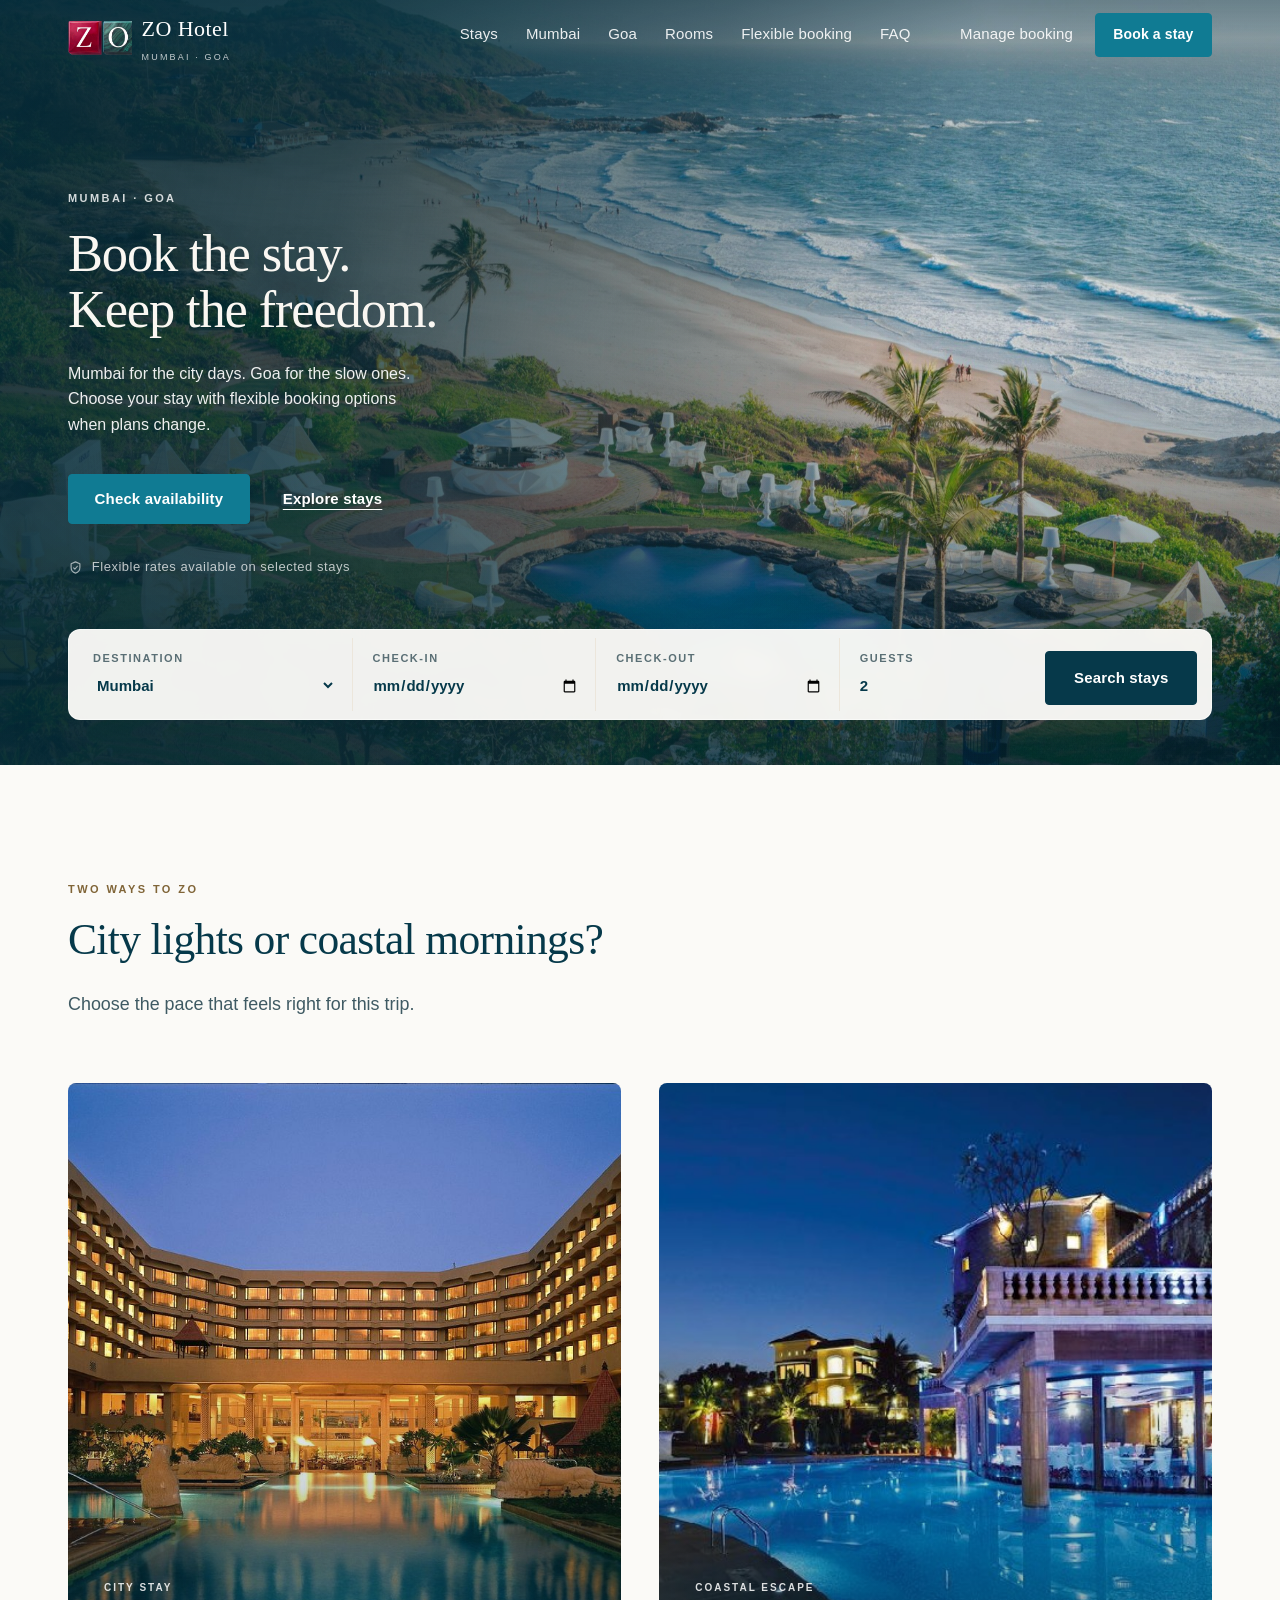
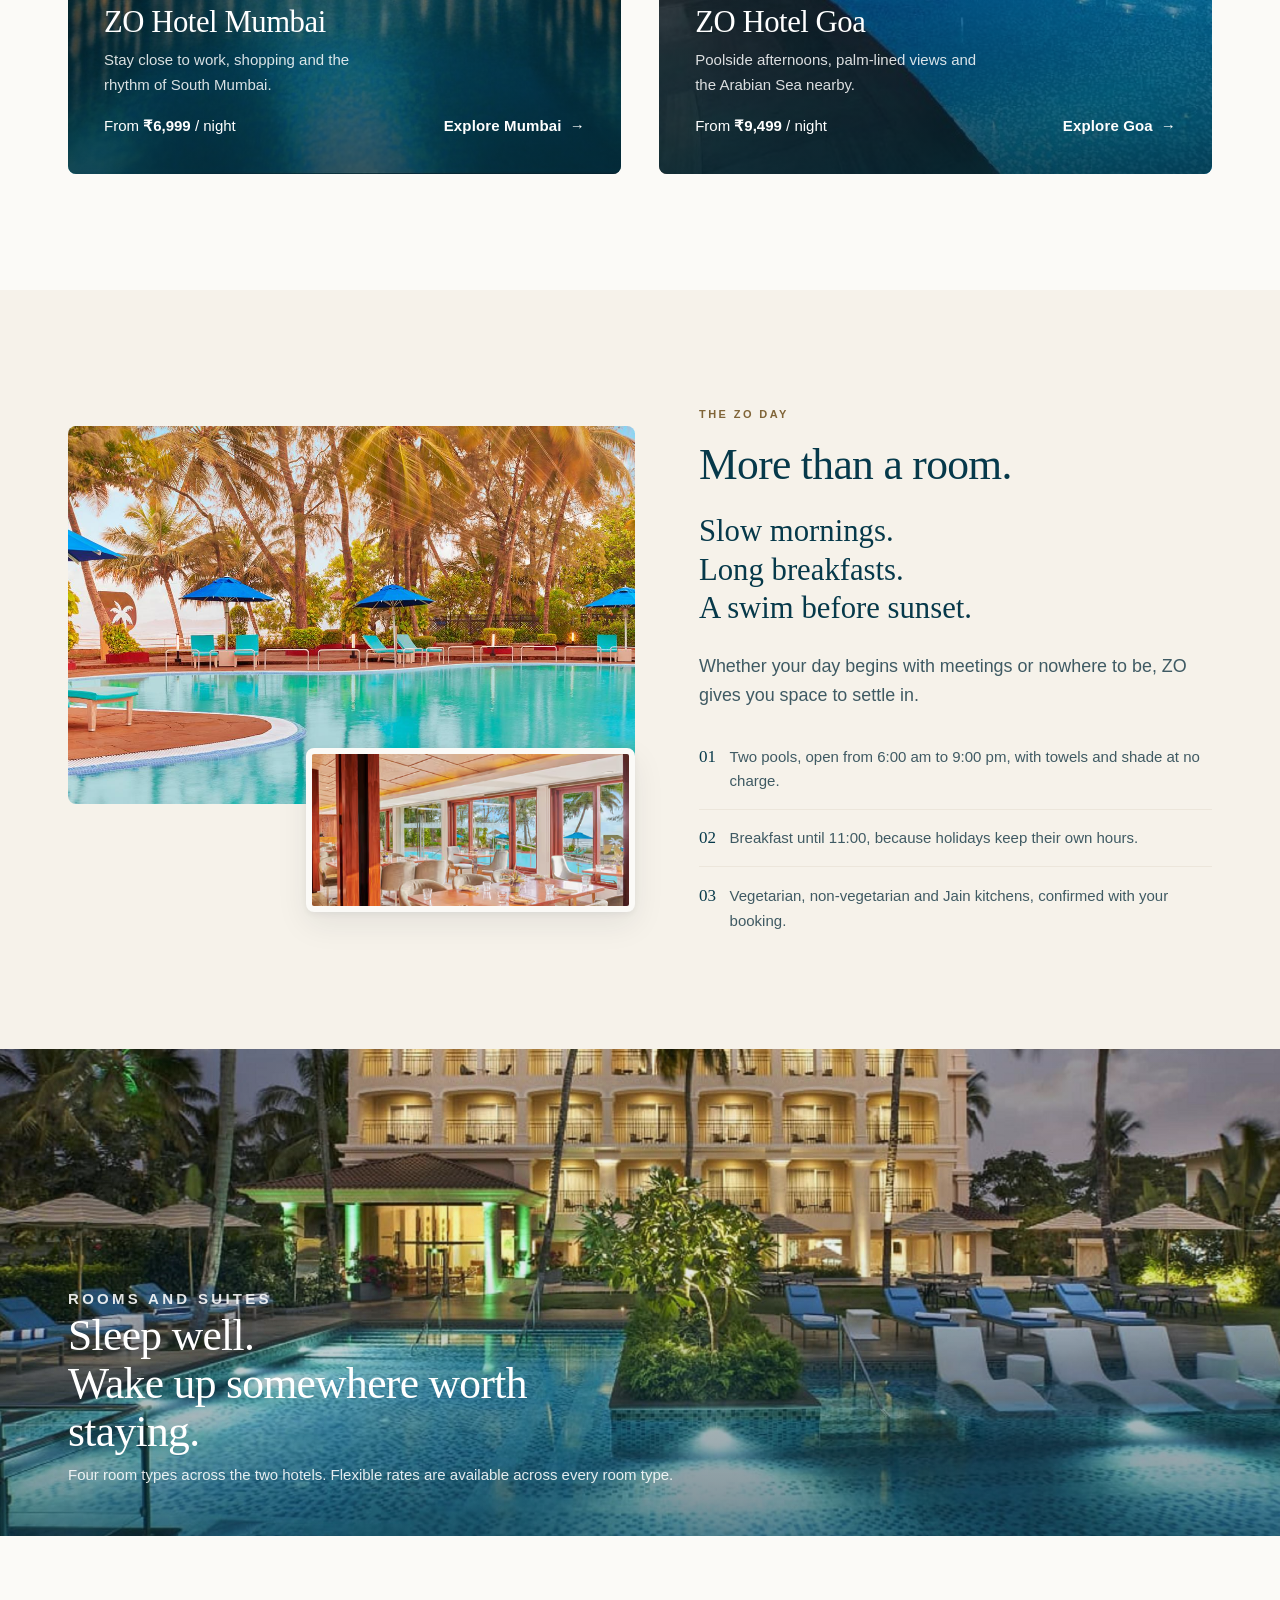
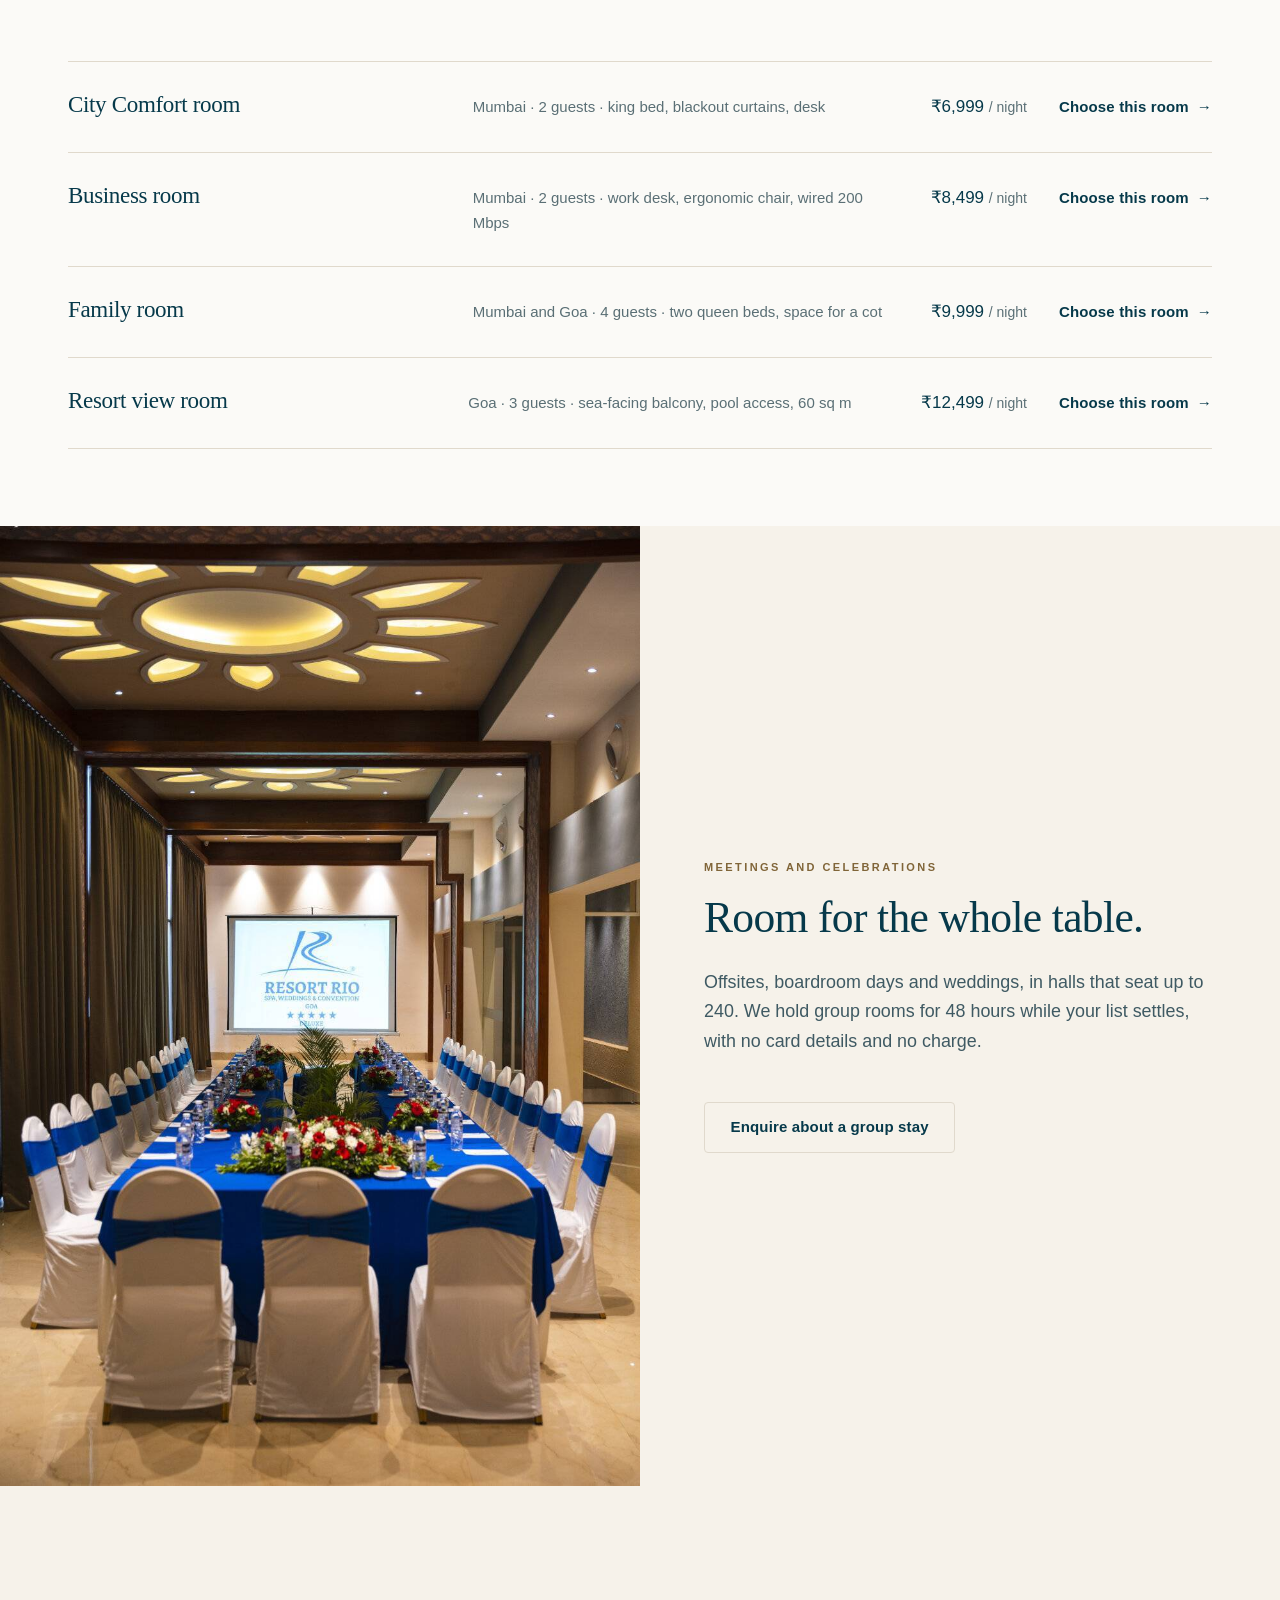
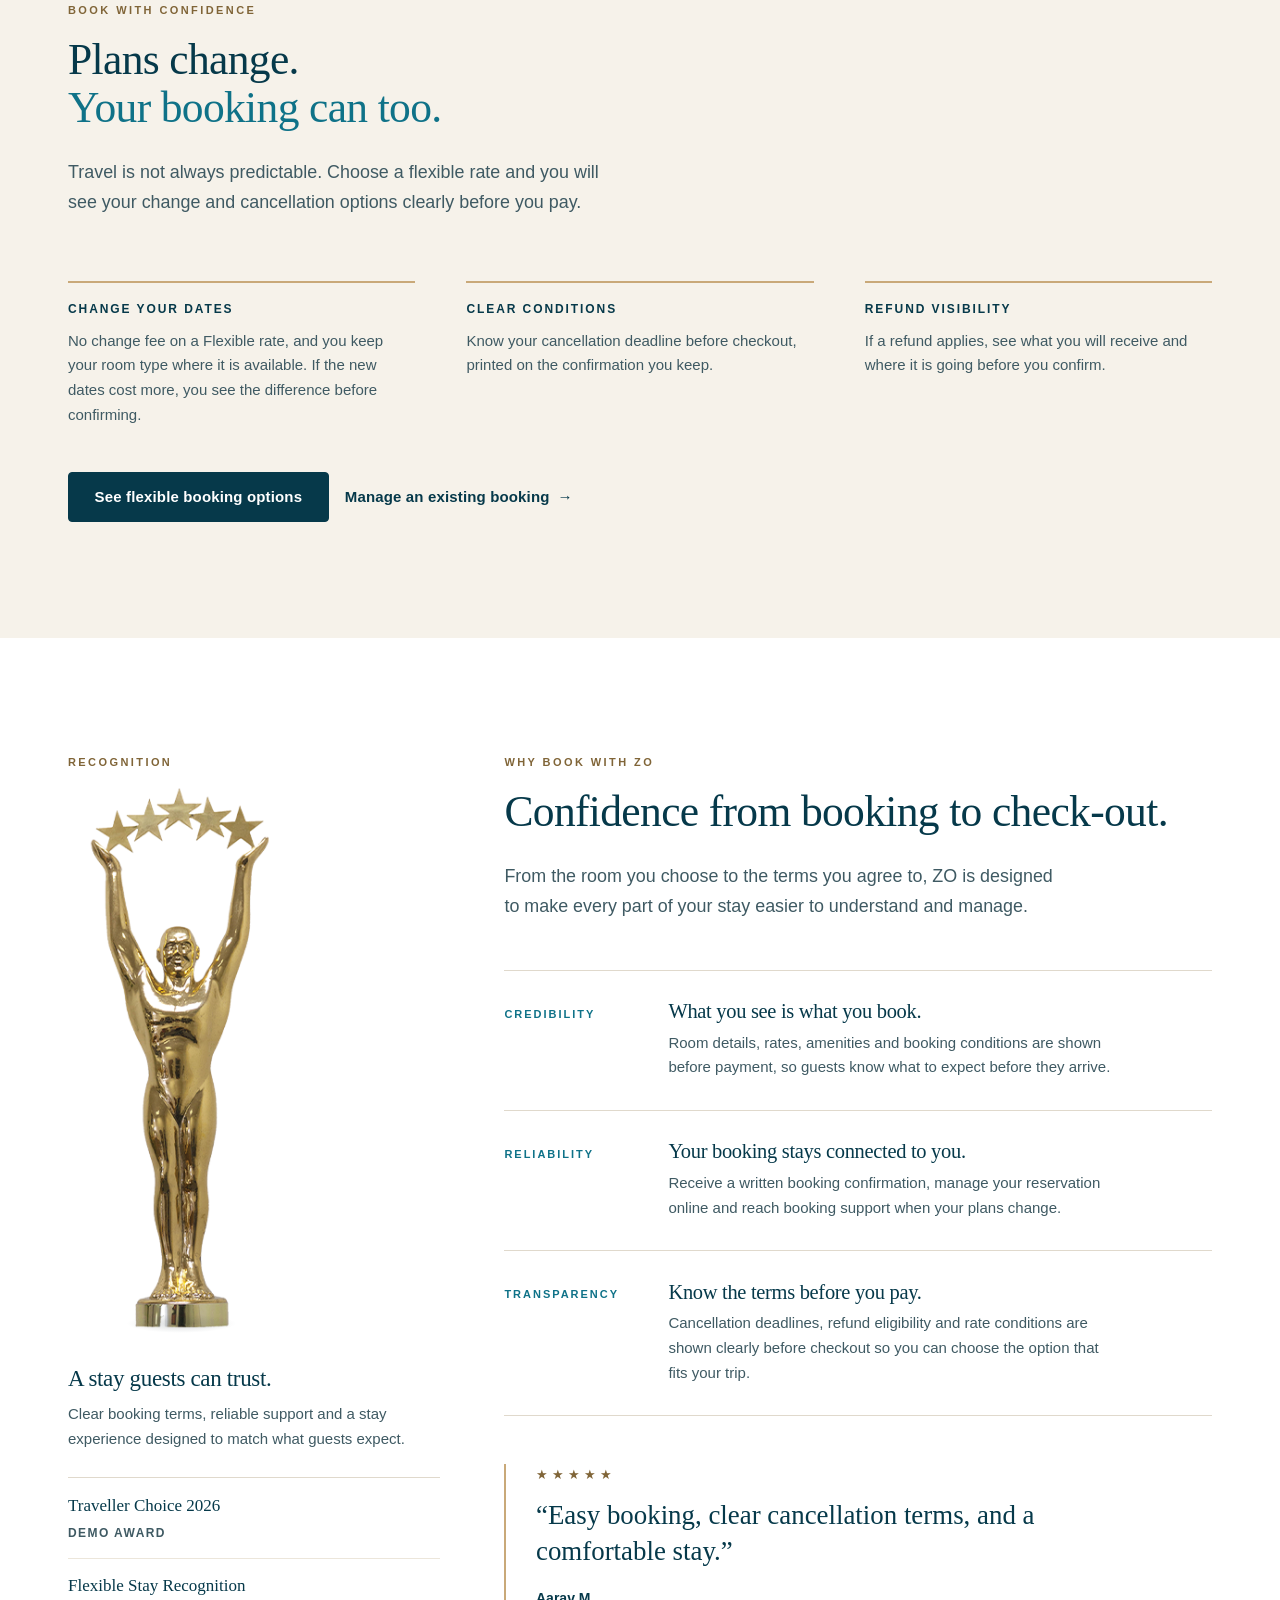
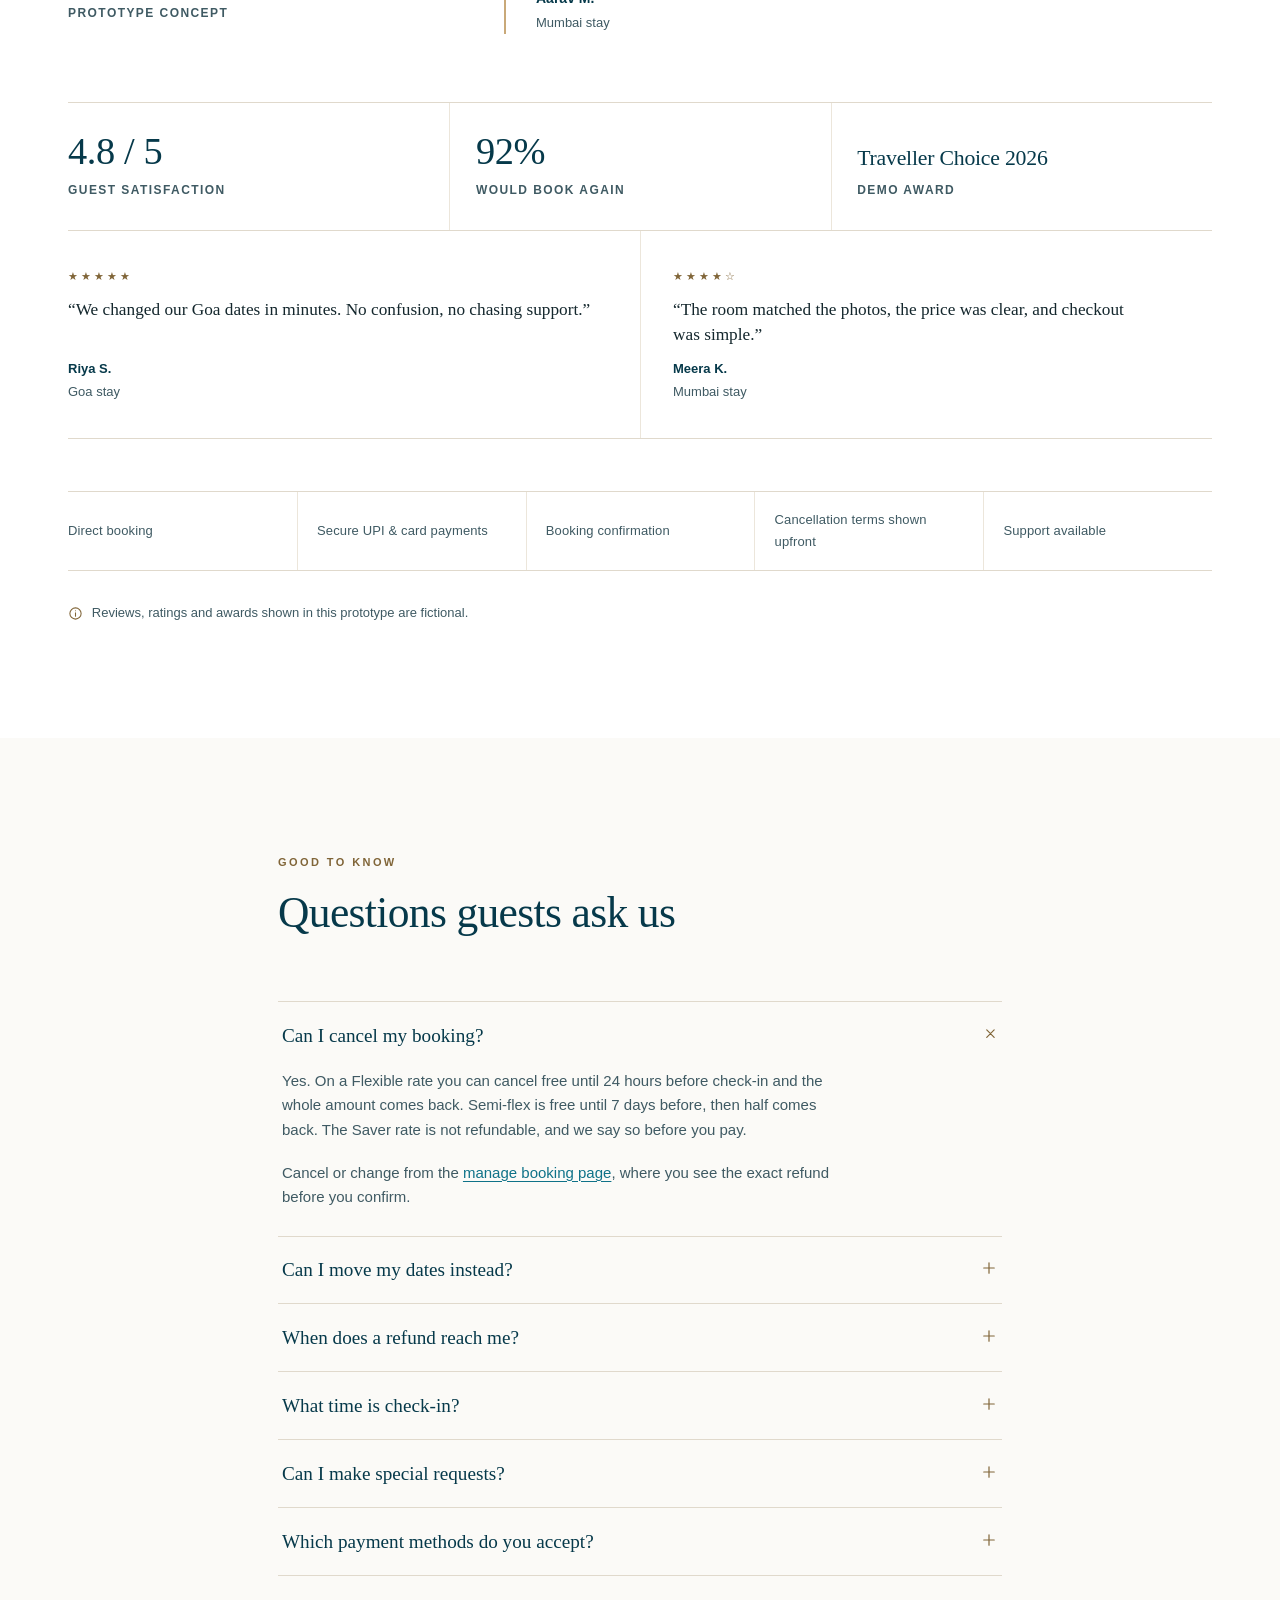
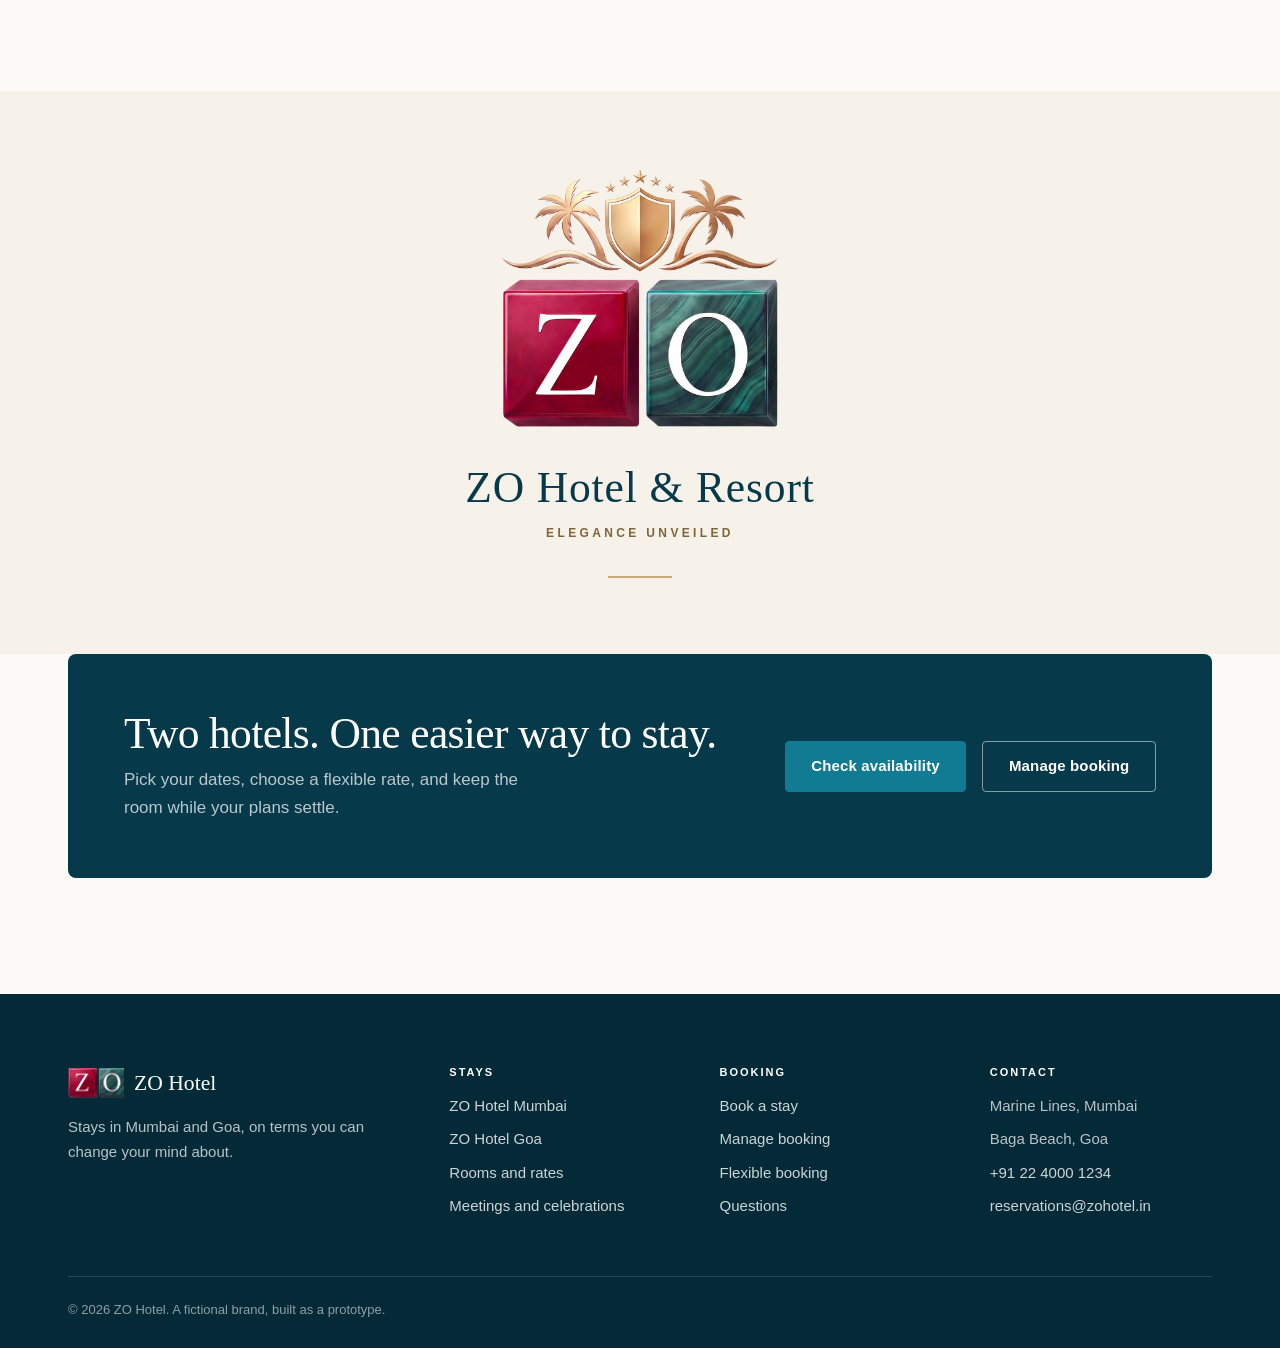
==== index.html @ 261be16f "Add the ZO emblem as the brand mark, header to favicon One supplied render, 6336x2688 on a flat whit" ====
<!DOCTYPE html>
<html lang="en-IN">
<head>
<meta charset="utf-8">
<meta name="viewport" content="width=device-width, initial-scale=1">
<title>ZO Hotel — stays in Mumbai and Goa</title>
<meta name="description" content="City energy in Mumbai, slow mornings by the sea in Goa. Two ZO hotels, with flexible booking options when plans change.">
<link rel="icon" type="image/png" href="assets/img/zo-favicon.png">
<link rel="stylesheet" href="assets/css/main.css">
</head>
<body>

<a class="skip-link" href="#main">Skip to the main content</a>

<header class="site-header" data-header>
  <div class="container site-header__inner">
    <a class="brand" href="index.html">
      <img class="brand__mark" src="assets/img/zo-logo-mark.webp"
           alt="" width="480" height="255" decoding="async">
      <span class="brand__text">ZO Hotel<small>Mumbai · Goa</small></span>
    </a>

    <button class="nav__toggle" type="button" data-nav-toggle aria-expanded="false" aria-controls="site-nav">
      <svg width="18" height="18" viewBox="0 0 24 24" fill="none" stroke="currentColor" stroke-width="1.8" stroke-linecap="round" aria-hidden="true"><path d="M3 7h18M3 12h18M3 17h18"/></svg>
      Menu
    </button>

    <nav class="nav" id="site-nav" data-nav aria-label="Main">
      <ul class="nav__list">
        <li><a class="nav__link" href="#stays">Stays</a></li>
        <li><a class="nav__link" href="mumbai.html">Mumbai</a></li>
        <li><a class="nav__link" href="goa.html">Goa</a></li>
        <li><a class="nav__link" href="#rooms">Rooms</a></li>
        <li><a class="nav__link" href="flexible-booking.html">Flexible booking</a></li>
        <li><a class="nav__link" href="#faq">FAQ</a></li>
        <li aria-hidden="true"><span class="nav__divider"></span></li>
        <li><a class="nav__link" href="manage.html">Manage booking</a></li>
        <li class="nav__cta"><a class="btn btn--primary btn--sm" href="booking.html">Book a stay</a></li>
      </ul>
    </nav>
  </div>
</header>

<main id="main">

  <!-- ===================================================================
       HERO
       =================================================================== -->
  <section class="hero">
    <div class="hero__media">
      <img src="assets/img/goa-resort.jpg"
           alt="The ZO Hotel Goa resort on a headland above a curved beach, with cabanas, a pool, palms and the Arabian Sea beyond at golden hour."
           width="1846" height="1230" fetchpriority="high" decoding="async">
    </div>
    <div class="hero__scrim" aria-hidden="true"></div>

    <div class="container">
      <div class="hero__body">
        <p class="eyebrow eyebrow--light">Mumbai · Goa</p>
        <h1>Book the stay.<br>Keep the freedom.</h1>
        <p class="hero__lede">
          Mumbai for the city days. Goa for the slow ones. Choose your stay with flexible
          booking options when plans change.
        </p>
        <div class="hero__actions">
          <a class="btn btn--primary" href="booking.html">Check availability</a>
          <a class="btn btn--quiet-light" href="#stays">Explore stays</a>
        </div>
        <p class="hero__reassure">
          <svg width="15" height="15" viewBox="0 0 24 24" fill="none" stroke="currentColor" stroke-width="1.8" stroke-linecap="round" stroke-linejoin="round" aria-hidden="true"><path d="M12 3l7 3v6c0 4.5-3 7.7-7 9-4-1.3-7-4.5-7-9V6l7-3z"/><path d="M9 12.5l2 2 4-4.5"/></svg>
          Flexible rates available on selected stays
        </p>
      </div>
    </div>

    <div class="container">
      <form class="searchbar" data-search-form action="booking.html" method="get" aria-label="Search for a stay">
        <div class="searchbar__grid">
          <div class="searchbar__field">
            <label class="searchbar__label" for="s-property">Destination</label>
            <select class="searchbar__input" id="s-property" name="property">
              <option value="mumbai">Mumbai</option>
              <option value="goa">Goa</option>
            </select>
          </div>
          <div class="searchbar__field">
            <label class="searchbar__label" for="s-checkin">Check-in</label>
            <input class="searchbar__input" type="date" id="s-checkin" name="checkIn">
          </div>
          <div class="searchbar__field">
            <label class="searchbar__label" for="s-checkout">Check-out</label>
            <input class="searchbar__input" type="date" id="s-checkout" name="checkOut">
          </div>
          <div class="searchbar__field">
            <label class="searchbar__label" for="s-guests">Guests</label>
            <input class="searchbar__input" type="number" id="s-guests" name="guests" value="2" min="1" max="8" step="1" inputmode="numeric">
          </div>
          <div class="searchbar__submit">
            <button class="btn btn--dark" type="submit">Search stays</button>
          </div>
        </div>
      </form>
    </div>
  </section>

  <!-- ===================================================================
       DESTINATIONS
       =================================================================== -->
  <section class="section" id="stays">
    <div class="container">
      <div class="section__head">
        <p class="eyebrow">Two ways to ZO</p>
        <h2>City lights or coastal mornings?</h2>
        <p class="lede">Choose the pace that feels right for this trip.</p>
      </div>

      <div class="destinations">

        <!-- Discovery, not booking: the panel opens the property page, and the
             booking CTAs elsewhere on this page go straight to the form. -->
        <a class="place reveal" id="mumbai" href="mumbai.html">
          <div class="place__media">
            <img src="assets/img/hero-goa..jpg"
                 alt="ZO Hotel Mumbai lit warmly at dusk, its curved facade reflected in the long courtyard pool."
                 width="1200" height="943" loading="lazy" decoding="async">
          </div>
          <div class="place__caption">
            <p class="place__kicker">City stay</p>
            <h3 class="place__name">ZO Hotel Mumbai</h3>
            <p class="place__blurb">Stay close to work, shopping and the rhythm of South Mumbai.</p>
            <div class="place__foot">
              <p class="place__price">From <strong>₹6,999</strong> / night</p>
              <span class="arrow-link arrow-link--light">Explore Mumbai</span>
            </div>
          </div>
        </a>

        <a class="place reveal reveal--d1" id="goa" href="goa.html">
          <div class="place__media">
            <img src="assets/img/mumbai-hotel.jpg"
                 alt="The pool at ZO Hotel Goa after sunset, edged with loungers and lit garden villas."
                 width="900" height="600" loading="lazy" decoding="async">
          </div>
          <div class="place__caption">
            <p class="place__kicker">Coastal escape</p>
            <h3 class="place__name">ZO Hotel Goa</h3>
            <p class="place__blurb">Poolside afternoons, palm-lined views and the Arabian Sea nearby.</p>
            <div class="place__foot">
              <p class="place__price">From <strong>₹9,499</strong> / night</p>
              <span class="arrow-link arrow-link--light">Explore Goa</span>
            </div>
          </div>
        </a>

      </div>
    </div>
  </section>

  <!-- ===================================================================
       EXPERIENCE
       =================================================================== -->
  <section class="section section--ivory" id="experience">
    <div class="container">
      <div class="editorial">

        <div class="editorial__figures reveal">
          <figure class="editorial__big" style="margin:0">
            <img src="assets/img/pool.jpg"
                 alt="Loungers and blue parasols beside the palm-lined pool at ZO, with the sea just beyond the trees."
                 width="1900" height="750" loading="lazy" decoding="async">
          </figure>
          <figure class="editorial__small" style="margin-right:0">
            <img src="assets/img/dining.avif"
                 alt="Tables laid in the ZO restaurant, with tall teak-framed windows opening onto the pool and palms."
                 width="500" height="250" loading="lazy" decoding="async">
          </figure>
        </div>

        <div class="editorial__text reveal reveal--d1">
          <p class="eyebrow">The ZO day</p>
          <h2>More than a room.</h2>
          <p class="editorial__lines">
            <span>Slow mornings.</span>
            <span>Long breakfasts.</span>
            <span>A swim before sunset.</span>
          </p>
          <p class="lede">
            Whether your day begins with meetings or nowhere to be, ZO gives you space to settle in.
          </p>
          <ul class="editorial__list">
            <li><b>01</b><span>Two pools, open from 6:00 am to 9:00 pm, with towels and shade at no charge.</span></li>
            <li><b>02</b><span>Breakfast until 11:00, because holidays keep their own hours.</span></li>
            <li><b>03</b><span>Vegetarian, non-vegetarian and Jain kitchens, confirmed with your booking.</span></li>
          </ul>
        </div>

      </div>
    </div>
  </section>

  <!-- ===================================================================
       ROOMS
       =================================================================== -->
  <section id="rooms">
    <div class="band">
      <img src="assets/img/room-ocean.jpeg"
           alt="A ZO resort wing at dusk, balconies lit above a turquoise pool framed by tall palms."
           width="3413" height="2560" loading="lazy" decoding="async">
      <div class="band__scrim" aria-hidden="true"></div>
      <div class="band__caption">
        <div class="container">
          <p class="eyebrow eyebrow--light">Rooms and suites</p>
          <h2 style="color:#fff;margin-bottom:.5rem;max-width:24ch">Sleep well.<br>Wake up somewhere worth staying.</h2>
          <p>Four room types across the two hotels. Flexible rates are available across every room type.</p>
        </div>
      </div>
    </div>

    <div class="section section--tight">
      <div class="container">
        <div class="rates">

          <article class="rate">
            <h3 class="rate__name">City Comfort room</h3>
            <p class="rate__meta">Mumbai · 2 guests · king bed, blackout curtains, desk</p>
            <p class="rate__price">₹6,999 <span>/ night</span></p>
            <p class="rate__action mb-0">
              <a class="arrow-link" href="booking.html?property=mumbai&amp;room=city">Choose this room</a>
            </p>
          </article>

          <article class="rate">
            <h3 class="rate__name">Business room</h3>
            <p class="rate__meta">Mumbai · 2 guests · work desk, ergonomic chair, wired 200 Mbps</p>
            <p class="rate__price">₹8,499 <span>/ night</span></p>
            <p class="rate__action mb-0">
              <a class="arrow-link" href="booking.html?property=mumbai&amp;room=business">Choose this room</a>
            </p>
          </article>

          <article class="rate">
            <h3 class="rate__name">Family room</h3>
            <p class="rate__meta">Mumbai and Goa · 4 guests · two queen beds, space for a cot</p>
            <p class="rate__price">₹9,999 <span>/ night</span></p>
            <p class="rate__action mb-0">
              <a class="arrow-link" href="booking.html?room=family">Choose this room</a>
            </p>
          </article>

          <article class="rate">
            <h3 class="rate__name">Resort view room</h3>
            <p class="rate__meta">Goa · 3 guests · sea-facing balcony, pool access, 60 sq m</p>
            <p class="rate__price">₹12,499 <span>/ night</span></p>
            <p class="rate__action mb-0">
              <a class="arrow-link" href="booking.html?property=goa&amp;room=resort">Choose this room</a>
            </p>
          </article>

        </div>
      </div>
    </div>
  </section>

  <!-- ===================================================================
       MEETINGS AND CELEBRATIONS
       =================================================================== -->
  <section class="split" id="meetings">
    <div class="split__media">
      <img src="assets/img/room-business.jpg"
           alt="A long banquet table dressed in blue and white, set for a conference in the ZO event hall."
           width="1000" height="1500" loading="lazy" decoding="async">
    </div>
    <div class="split__text">
      <p class="eyebrow">Meetings and celebrations</p>
      <h2>Room for the whole table.</h2>
      <p class="lede">
        Offsites, boardroom days and weddings, in halls that seat up to 240. We hold group rooms for
        48 hours while your list settles, with no card details and no charge.
      </p>
      <p class="btn-row" style="margin-top:1.75rem">
        <a class="btn btn--outline" href="booking.html">Enquire about a group stay</a>
      </p>
    </div>
  </section>

  <!-- ===================================================================
       FLEXIBILITY — the cancellation story, as reassurance
       =================================================================== -->
  <section class="section section--ivory" id="flexible">
    <div class="container">
      <div class="section__head">
        <p class="eyebrow">Book with confidence</p>
        <h2 class="display-2"><span>Plans change.</span><span>Your booking can too.</span></h2>
        <p class="lede">
          Travel is not always predictable. Choose a flexible rate and you will see your change and
          cancellation options clearly before you pay.
        </p>
      </div>

      <div class="benefits">
        <div class="benefit reveal">
          <h3>Change your dates</h3>
          <p>No change fee on a Flexible rate, and you keep your room type where it is available. If the new dates cost more, you see the difference before confirming.</p>
        </div>
        <div class="benefit reveal reveal--d1">
          <h3>Clear conditions</h3>
          <p>Know your cancellation deadline before checkout, printed on the confirmation you keep.</p>
        </div>
        <div class="benefit reveal reveal--d2">
          <h3>Refund visibility</h3>
          <p>If a refund applies, see what you will receive and where it is going before you confirm.</p>
        </div>
      </div>

      <p class="btn-row mt-4">
        <a class="btn btn--dark" href="flexible-booking.html">See flexible booking options</a>
        <a class="arrow-link" href="manage.html">Manage an existing booking</a>
      </p>
    </div>
  </section>

  <!-- ===================================================================
       TRUST — credibility, reliability and transparency, in one editorial
       spread. It replaces the four-icon assurance grid that used to sit
       here; the reassurance strip near the foot carries the same four
       promises in a quieter form.

       The rating, the reviews and the award are demo content for a student
       project. Everything that states a figure or quotes a guest points at
       the disclosure at the foot of the section with aria-describedby, so
       the caveat travels with the claim rather than sitting apart from it.
       =================================================================== -->
  <section class="section section--white proof" id="trust" aria-labelledby="proof-title">
    <div class="container">

      <div class="proof__split">

        <!-- Written first, shown on the right: the section reads heading →
             pillars → featured review → recognition without any CSS. -->
        <div class="proof__main">
          <p class="eyebrow">Why book with ZO</p>
          <h2 id="proof-title">Confidence from booking to <span class="nowrap">check-out.</span></h2>
          <p class="lede">
            From the room you choose to the terms you agree to, ZO is designed to make every part of
            your stay easier to understand and manage.
          </p>

          <div class="pillars">
            <article class="pillar reveal">
              <p class="pillar__label">Credibility</p>
              <div class="pillar__body">
                <h3>What you see is what you book.</h3>
                <p>
                  Room details, rates, amenities and booking conditions are shown before payment, so
                  guests know what to expect before they arrive.
                </p>
              </div>
            </article>

            <article class="pillar reveal reveal--d1">
              <p class="pillar__label">Reliability</p>
              <div class="pillar__body">
                <h3>Your booking stays connected to you.</h3>
                <p>
                  Receive a written booking confirmation, manage your reservation online and reach
                  booking support when your plans change.
                </p>
              </div>
            </article>

            <article class="pillar reveal reveal--d2">
              <p class="pillar__label">Transparency</p>
              <div class="pillar__body">
                <h3>Know the terms before you pay.</h3>
                <p>
                  Cancellation deadlines, refund eligibility and rate conditions are shown clearly
                  before checkout so you can choose the option that fits your trip.
                </p>
              </div>
            </article>
          </div>

          <figure class="quote reveal" aria-describedby="proof-disclosure">
            <p class="quote__stars">
              <span aria-hidden="true">★★★★★</span>
              <span class="visually-hidden">Rated 5 out of 5</span>
            </p>
            <blockquote class="quote__text">
              <p>“Easy booking, clear cancellation terms, and a comfortable stay.”</p>
            </blockquote>
            <figcaption class="quote__by">
              Aarav M.
              <span>Mumbai stay</span>
            </figcaption>
          </figure>
        </div>

        <!-- Recognition. The award photograph carries this column, so the
             type around it stays short. -->
        <aside class="proof__aside reveal" aria-labelledby="recognition-title">
          <p class="eyebrow">Recognition</p>

          <figure class="award">
            <span class="award__frame">
              <img src="assets/img/award.png"
                   alt="A gold statuette on a round plinth, arms raised, holding five stars above its head — the trophy for the Traveller Choice 2026 demo award."
                   width="1010" height="941" loading="lazy" decoding="async">
            </span>
          </figure>

          <h3 class="proof__aside-title" id="recognition-title">A stay guests can trust.</h3>
          <p class="proof__aside-copy">
            Clear booking terms, reliable support and a stay experience designed to match what guests
            expect.
          </p>

          <dl class="recognition" aria-describedby="proof-disclosure">
            <div class="recognition__row">
              <dt>Traveller Choice 2026</dt>
              <dd>Demo award</dd>
            </div>
            <div class="recognition__row">
              <dt>Flexible Stay Recognition</dt>
              <dd>Prototype concept</dd>
            </div>
          </dl>
        </aside>

      </div>

      <!-- Aggregate proof. Three equal columns over the same container, so
           the guest rating lands directly beneath the award. -->
      <ul class="proof-strip" aria-describedby="proof-disclosure">
        <li>
          <span class="proof-strip__value">4.8 / 5</span>
          <span class="proof-strip__label">Guest satisfaction</span>
        </li>
        <li>
          <span class="proof-strip__value">92%</span>
          <span class="proof-strip__label">Would book again</span>
        </li>
        <li>
          <span class="proof-strip__value proof-strip__value--words">Traveller Choice 2026</span>
          <span class="proof-strip__label">Demo award</span>
        </li>
      </ul>

      <ul class="reviews" aria-describedby="proof-disclosure">
        <li>
          <figure class="review reveal">
            <p class="review__stars">
              <span aria-hidden="true">★★★★★</span>
              <span class="visually-hidden">Rated 5 out of 5</span>
            </p>
            <blockquote><p>“We changed our Goa dates in minutes. No confusion, no chasing support.”</p></blockquote>
            <figcaption class="review__by">
              Riya S.
              <span>Goa stay</span>
            </figcaption>
          </figure>
        </li>
        <li>
          <figure class="review reveal reveal--d1">
            <p class="review__stars">
              <span aria-hidden="true">★★★★☆</span>
              <span class="visually-hidden">Rated 4 out of 5</span>
            </p>
            <blockquote><p>“The room matched the photos, the price was clear, and checkout was simple.”</p></blockquote>
            <figcaption class="review__by">
              Meera K.
              <span>Mumbai stay</span>
            </figcaption>
          </figure>
        </li>
      </ul>

      <ul class="reassure">
        <li>Direct booking</li>
        <li>Secure UPI &amp; card payments</li>
        <li>Booking confirmation</li>
        <li>Cancellation terms shown upfront</li>
        <li>Support available</li>
      </ul>

      <p class="proof__disclosure" id="proof-disclosure">
        <svg width="15" height="15" viewBox="0 0 24 24" fill="none" stroke="currentColor" stroke-width="1.7" stroke-linecap="round" stroke-linejoin="round" aria-hidden="true"><circle cx="12" cy="12" r="9"/><path d="M12 11v5.5"/><path d="M12 7.6h.01"/></svg>
        Reviews, ratings and awards shown in this prototype are fictional.
      </p>

    </div>
  </section>

  <!-- ===================================================================
       FAQ
       =================================================================== -->
  <section class="section" id="faq">
    <div class="container container--narrow">
      <div class="section__head">
        <p class="eyebrow">Good to know</p>
        <h2>Questions guests ask us</h2>
      </div>

      <div class="accordion" data-accordion>
        <div class="accordion__item">
          <h3 style="margin:0">
            <button class="accordion__btn" type="button" aria-expanded="true" aria-controls="faq-1" id="faq-1-btn">
              Can I cancel my booking?
              <span class="accordion__icon" aria-hidden="true">
                <svg width="18" height="18" viewBox="0 0 24 24" fill="none" stroke="currentColor" stroke-width="1.6" stroke-linecap="round"><path d="M12 5v14M5 12h14"/></svg>
              </span>
            </button>
          </h3>
          <div class="accordion__panel" id="faq-1" role="region" aria-labelledby="faq-1-btn">
            <p>
              Yes. On a Flexible rate you can cancel free until 24 hours before check-in and the whole
              amount comes back. Semi-flex is free until 7 days before, then half comes back. The Saver
              rate is not refundable, and we say so before you pay.
            </p>
            <p class="mb-0">
              Cancel or change from the <a href="manage.html">manage booking page</a>, where you see the
              exact refund before you confirm.
            </p>
          </div>
        </div>

        <div class="accordion__item">
          <h3 style="margin:0">
            <button class="accordion__btn" type="button" aria-expanded="false" aria-controls="faq-2" id="faq-2-btn">
              Can I move my dates instead?
              <span class="accordion__icon" aria-hidden="true">
                <svg width="18" height="18" viewBox="0 0 24 24" fill="none" stroke="currentColor" stroke-width="1.6" stroke-linecap="round"><path d="M12 5v14M5 12h14"/></svg>
              </span>
            </button>
          </h3>
          <div class="accordion__panel" id="faq-2" role="region" aria-labelledby="faq-2-btn">
            <p class="mb-0">
              Usually the better move. A Flexible booking includes two free date changes with no change
              fee, and you keep your room type where it is available. If the new dates cost more, you see
              the difference before confirming. Semi-flex includes one free change.
            </p>
          </div>
        </div>

        <div class="accordion__item">
          <h3 style="margin:0">
            <button class="accordion__btn" type="button" aria-expanded="false" aria-controls="faq-3" id="faq-3-btn">
              When does a refund reach me?
              <span class="accordion__icon" aria-hidden="true">
                <svg width="18" height="18" viewBox="0 0 24 24" fill="none" stroke="currentColor" stroke-width="1.6" stroke-linecap="round"><path d="M12 5v14M5 12h14"/></svg>
              </span>
            </button>
          </h3>
          <div class="accordion__panel" id="faq-3" role="region" aria-labelledby="faq-3-btn">
            <p class="mb-0">
              We release it on the same business day you cancel and email you a reference number. UPI
              lands in 3–5 business days and cards in 5–7, because the last step sits with your bank.
            </p>
          </div>
        </div>

        <div class="accordion__item">
          <h3 style="margin:0">
            <button class="accordion__btn" type="button" aria-expanded="false" aria-controls="faq-4" id="faq-4-btn">
              What time is check-in?
              <span class="accordion__icon" aria-hidden="true">
                <svg width="18" height="18" viewBox="0 0 24 24" fill="none" stroke="currentColor" stroke-width="1.6" stroke-linecap="round"><path d="M12 5v14M5 12h14"/></svg>
              </span>
            </button>
          </h3>
          <div class="accordion__panel" id="faq-4" role="region" aria-labelledby="faq-4-btn">
            <p class="mb-0">
              Rooms are ready from 2:00 pm and check-out is by 11:00 am. Early check-in from 9:00 am is
              free whenever a room is ready, and we confirm it within two hours of your asking.
            </p>
          </div>
        </div>

        <div class="accordion__item">
          <h3 style="margin:0">
            <button class="accordion__btn" type="button" aria-expanded="false" aria-controls="faq-5" id="faq-5-btn">
              Can I make special requests?
              <span class="accordion__icon" aria-hidden="true">
                <svg width="18" height="18" viewBox="0 0 24 24" fill="none" stroke="currentColor" stroke-width="1.6" stroke-linecap="round"><path d="M12 5v14M5 12h14"/></svg>
              </span>
            </button>
          </h3>
          <div class="accordion__panel" id="faq-5" role="region" aria-labelledby="faq-5-btn">
            <p class="mb-0">
              Parking, a cot, a sea or city view, or a vegetarian, non-vegetarian or Jain kitchen. Add
              them while booking or afterwards, and we confirm each one in writing within two hours.
            </p>
          </div>
        </div>

        <div class="accordion__item">
          <h3 style="margin:0">
            <button class="accordion__btn" type="button" aria-expanded="false" aria-controls="faq-6" id="faq-6-btn">
              Which payment methods do you accept?
              <span class="accordion__icon" aria-hidden="true">
                <svg width="18" height="18" viewBox="0 0 24 24" fill="none" stroke="currentColor" stroke-width="1.6" stroke-linecap="round"><path d="M12 5v14M5 12h14"/></svg>
              </span>
            </button>
          </h3>
          <div class="accordion__panel" id="faq-6" role="region" aria-labelledby="faq-6-btn">
            <p class="mb-0">
              UPI, credit and debit cards, and net banking. There is no card surcharge and no booking
              fee, and GST is included in the total you see before you pay.
            </p>
          </div>
        </div>
      </div>
    </div>
  </section>

  <!-- ===================================================================
       BRAND BAND

       The full emblem, at the one size where its crest and filigree actually
       read. The name and tagline underneath are set in the site's own serif
       rather than baked into the artwork, which keeps them crisp at every
       width and keeps the wordmark editable.
       =================================================================== -->
  <section class="section section--ivory section--tight" aria-labelledby="brand-title">
    <div class="container container--narrow brandband">
      <img class="brandband__emblem" src="assets/img/zo-logo-emblem.webp"
           alt="The ZO Hotel and Resort crest: a gold shield beneath five stars, flanked by palm trees, above two enamel tiles carrying the letters Z and O in crimson and malachite green."
           width="900" height="843" loading="lazy" decoding="async">
      <h2 class="brandband__name" id="brand-title">ZO Hotel &amp; Resort</h2>
      <p class="brandband__tagline">Elegance unveiled</p>
      <hr class="brandband__rule" aria-hidden="true">
    </div>
  </section>

  <!-- =================================================================== -->
  <section class="section section--flush-top">
    <div class="container">
      <div class="cta-band">
        <div>
          <h2>Two hotels. One easier way to stay.</h2>
          <p>Pick your dates, choose a flexible rate, and keep the room while your plans settle.</p>
        </div>
        <div class="btn-row">
          <a class="btn btn--primary" href="booking.html">Check availability</a>
          <a class="btn btn--onDark" href="manage.html">Manage booking</a>
        </div>
      </div>
    </div>
  </section>

</main>

<footer class="site-footer">
  <div class="container">
    <div class="footer-grid">
      <div>
        <p class="footer-brand">
          <img class="footer-brand__mark" src="assets/img/zo-logo-mark.webp"
               alt="" width="480" height="255" loading="lazy" decoding="async">
          ZO Hotel
        </p>
        <p class="small">Stays in Mumbai and Goa, on terms you can change your mind about.</p>
      </div>

      <div>
        <h2>Stays</h2>
        <ul>
          <li><a href="mumbai.html">ZO Hotel Mumbai</a></li>
          <li><a href="goa.html">ZO Hotel Goa</a></li>
          <li><a href="#rooms">Rooms and rates</a></li>
          <li><a href="#meetings">Meetings and celebrations</a></li>
        </ul>
      </div>

      <div>
        <h2>Booking</h2>
        <ul>
          <li><a href="booking.html">Book a stay</a></li>
          <li><a href="manage.html">Manage booking</a></li>
          <li><a href="flexible-booking.html">Flexible booking</a></li>
          <li><a href="#faq">Questions</a></li>
        </ul>
      </div>

      <div>
        <h2>Contact</h2>
        <ul>
          <li>Marine Lines, Mumbai</li>
          <li>Baga Beach, Goa</li>
          <li><a href="tel:+912240001234">+91 22 4000 1234</a></li>
          <li><a href="mailto:reservations@zohotel.in">reservations@zohotel.in</a></li>
        </ul>
      </div>
    </div>

    <div class="footer-bottom">
      <p class="mb-0">© <span data-year>2026</span> ZO Hotel. A fictional brand, built as a prototype.</p>
    </div>
  </div>
</footer>

<script src="assets/js/logic.js"></script>
<script src="assets/js/core.js"></script>
</body>
</html>
---- assets/css/main.css ----
/* =============================================================================
   ZO Hotel — main.css
   Editorial hospitality design. Photography carries the page; type and colour
   stay restrained. No external fonts or images, so the site runs offline.

   1  Tokens              8  Destinations        15 Dialogs
   2  Base                9  Editorial           16 Banners and toasts
   3  Utilities          10  Rooms and rates     17 Docs pages
   4  Buttons            11  Meetings            18 Footer
   5  Header and nav     12  Flexibility         19 Motion
   6  Hero               13  Trust and FAQ       20 Responsive
   7  Sections           14  Forms               21 Print

   8b Property pages — the Mumbai and Goa panels on the home page open
      mumbai.html and goa.html, which reuse this system: the hero of section 6,
      the rate list of section 10, the benefit rules of section 12 and the
      accordion of section 13. The few additions they need sit at the end of
      section 8, next to the destination panels they follow from.
   ========================================================================== */

/* -----------------------------------------------------------------------------
   1. Tokens
   -------------------------------------------------------------------------- */
:root {
  /* brand */
  --navy: #06394a;
  --navy-deep: #042a37;
  --near-black: #14272d;
  --teal: #148ca5;
  --teal-dark: #0f7288;
  /* Filled buttons only. White on --teal measures 3.94:1, under the 4.5:1 that
     15px semibold button text needs, so the filled button takes this instead
     and --teal stays as the accent it was chosen to be. */
  --teal-btn: #107b93;
  --teal-btn-hover: #0d6376;
  --sand: #c9a979;
  /* Small sand labels are text, so they are held to 4.5:1 against the three
     page grounds — white, ivory and soft white. #a8875a managed 3.00:1 on
     ivory. --sand itself stays lighter because it only ever draws a rule. */
  --sand-deep: #806538;

  /* surfaces */
  --ivory: #f6f2ea;
  --ivory-deep: #efe8db;
  --soft-white: #fbfaf7;
  --warm-white: #faf7f2; /* headline colour over photography */
  --white: #ffffff;

  /* text */
  --ink: #14272d;
  --ink-soft: #3f5a63;
  /* Hints, meta lines and captions. #6b8189 measured 3.67:1 on ivory. */
  --muted: #5a6f75;
  --on-dark: rgba(255, 255, 255, 0.92);
  --on-dark-soft: rgba(255, 255, 255, 0.72);

  /* lines */
  --line: #e0d9cc;
  --line-soft: #ece6db;
  --line-cool: #d6e3e7;

  /* semantic */
  --success: #1c6b52;
  --success-bg: #e6f0e9;
  --danger: #a33224;
  --danger-bg: #f8ebe8;
  --warn: #8a6320;
  --warn-bg: #f9f0dd;

  /* type */
  --serif: 'Iowan Old Style', 'Palatino Linotype', Palatino, 'Book Antiqua', Georgia, serif;
  --sans: -apple-system, BlinkMacSystemFont, 'Segoe UI', Roboto, 'Helvetica Neue', Arial, sans-serif;
  --mono: ui-monospace, SFMono-Regular, Menlo, Consolas, monospace;

  /* shape */
  --radius-sm: 4px;
  --radius: 8px;
  --radius-lg: 12px;
  --shadow-sm: 0 1px 2px rgba(20, 39, 45, 0.05), 0 2px 8px rgba(20, 39, 45, 0.04);
  --shadow: 0 2px 6px rgba(20, 39, 45, 0.06), 0 12px 32px rgba(20, 39, 45, 0.08);
  --shadow-lift: 0 24px 60px rgba(20, 39, 45, 0.18);
  --container: 1240px;
  --header-h: 76px;

  /* motion */
  --ease: cubic-bezier(0.22, 0.61, 0.36, 1);
}

/* -----------------------------------------------------------------------------
   2. Base
   -------------------------------------------------------------------------- */
*,
*::before,
*::after { box-sizing: border-box; }

html {
  -webkit-text-size-adjust: 100%;
  scroll-behavior: smooth;
  scroll-padding-top: calc(var(--header-h) + 16px);
}

body {
  margin: 0;
  background: var(--soft-white);
  color: var(--ink);
  font-family: var(--sans);
  font-size: 1.0625rem;
  line-height: 1.65;
  -webkit-font-smoothing: antialiased;
  overflow-x: hidden;
}

/* Inner pages sit below the fixed header; the home page tucks under it. */
body.page--solid { padding-top: var(--header-h); }

h1, h2, h3, h4 {
  font-family: var(--serif);
  color: var(--navy);
  font-weight: 400;
  line-height: 1.1;
  letter-spacing: -0.015em;
  margin: 0 0 0.6em;
}

h1 { font-size: clamp(2.5rem, 5vw, 4rem); }
h2 { font-size: clamp(1.9rem, 3.4vw, 2.9rem); }
h3 { font-size: clamp(1.2rem, 1.8vw, 1.5rem); }
h4 { font-size: 1.0625rem; font-family: var(--sans); font-weight: 600; }

p { margin: 0 0 1.1rem; }
p:last-child { margin-bottom: 0; }

a { color: var(--teal-dark); text-decoration: underline; text-underline-offset: 3px; text-decoration-thickness: 1px; }
a:hover { color: var(--navy); }

ul, ol { margin: 0 0 1.1rem; padding-left: 1.2rem; }
li { margin-bottom: 0.4rem; }

img { max-width: 100%; height: auto; display: block; }
strong { font-weight: 600; color: var(--navy); }
kbd {
  font-family: var(--mono); font-size: 0.8125em; background: var(--ivory);
  border: 1px solid var(--line); border-radius: 3px; padding: 0.1em 0.35em;
}

hr { border: 0; border-top: 1px solid var(--line); margin: 2.5rem 0; }

:focus-visible {
  outline: 2px solid var(--teal);
  outline-offset: 3px;
  border-radius: 2px;
}

/* -----------------------------------------------------------------------------
   3. Utilities
   -------------------------------------------------------------------------- */
.visually-hidden {
  position: absolute !important;
  width: 1px; height: 1px; padding: 0; margin: -1px;
  overflow: hidden; clip: rect(0 0 0 0); clip-path: inset(50%);
  white-space: nowrap; border: 0;
}

.container {
  width: 100%;
  max-width: var(--container);
  margin-inline: auto;
  padding-inline: clamp(20px, 4vw, 48px);
}
.container--narrow { max-width: 820px; }

.eyebrow {
  display: block;
  font-family: var(--sans);
  font-size: 0.6875rem;
  font-weight: 600;
  letter-spacing: 0.22em;
  text-transform: uppercase;
  color: var(--sand-deep);
  margin: 0 0 1.1rem;
}
.eyebrow--light { color: rgba(255, 255, 255, 0.82); }

.lede { font-size: clamp(1.0625rem, 1.4vw, 1.1875rem); color: var(--ink-soft); max-width: 56ch; }
.muted { color: var(--muted); }
.small { font-size: 0.9375rem; }
.tiny { font-size: 0.8125rem; }
.center { text-align: center; }
/* Keeps a hyphenated word whole: line breakers treat "check-out" as two. */
.nowrap { white-space: nowrap; }
.mono { font-family: var(--mono); font-size: 0.9375em; }
.mb-0 { margin-bottom: 0; }
.mt-1 { margin-top: 0.5rem; }
.mt-2 { margin-top: 1rem; }
.mt-3 { margin-top: 1.75rem; }
.mt-4 { margin-top: 2.75rem; }
.stack > * + * { margin-top: 0.8rem; }

.skip-link {
  position: absolute; left: 16px; top: -64px; z-index: 200;
  background: var(--navy); color: var(--white);
  padding: 12px 20px; border-radius: 0 0 var(--radius) var(--radius);
  text-decoration: none; font-weight: 600;
  transition: top 0.2s var(--ease);
}
.skip-link:focus { top: 0; color: var(--white); }

/* -----------------------------------------------------------------------------
   4. Buttons
   -------------------------------------------------------------------------- */
.btn {
  display: inline-flex; align-items: center; justify-content: center; gap: 0.5rem;
  min-height: 48px; padding: 0.75rem 1.6rem;
  border: 1px solid transparent; border-radius: var(--radius-sm);
  font: inherit; font-size: 0.9375rem; font-weight: 600;
  letter-spacing: 0.01em; text-decoration: none; cursor: pointer;
  transition: background-color 0.25s var(--ease), color 0.25s var(--ease),
              border-color 0.25s var(--ease), transform 0.25s var(--ease);
}

.btn--primary { background: var(--teal-btn); border-color: var(--teal-btn); color: var(--white); }
.btn--primary:hover { background: var(--teal-btn-hover); border-color: var(--teal-btn-hover); color: var(--white); }

.btn--dark { background: var(--navy); border-color: var(--navy); color: var(--white); }
.btn--dark:hover { background: var(--navy-deep); color: var(--white); }

.btn--outline { background: transparent; border-color: var(--line); color: var(--navy); }
.btn--outline:hover { border-color: var(--navy); background: var(--ivory); color: var(--navy); }

.btn--onDark { background: transparent; border-color: rgba(255, 255, 255, 0.5); color: var(--white); }
.btn--onDark:hover { background: rgba(255, 255, 255, 0.14); border-color: var(--white); color: var(--white); }

/* Understated text link used beside a primary action */
.btn--quiet {
  background: transparent; border-color: transparent; color: var(--navy);
  padding-inline: 0.25rem; text-decoration: underline; text-underline-offset: 4px;
}
.btn--quiet:hover { color: var(--teal-dark); }
.btn--quiet-light { background: transparent; border-color: transparent; color: var(--white); text-decoration: underline; text-underline-offset: 5px; padding-inline: 0.25rem; }
.btn--quiet-light:hover { color: var(--white); background: rgba(255, 255, 255, 0.12); }

/* Destructive, deliberately never the visual default */
.btn--quiet-danger {
  background: transparent; border-color: transparent; color: var(--danger);
  text-decoration: underline; text-underline-offset: 4px; padding-inline: 0.4rem;
}
.btn--quiet-danger:hover { background: var(--danger-bg); color: var(--danger); text-decoration: none; }

.btn--ghost { background: transparent; border-color: transparent; color: var(--teal-dark); padding-inline: 0.5rem; }
.btn--ghost:hover { background: var(--ivory); }

.btn--sm { min-height: 44px; padding: 0.5rem 1.1rem; font-size: 0.875rem; }
.btn--block { width: 100%; }
.btn[disabled], .btn[aria-disabled='true'] { opacity: 0.5; cursor: not-allowed; }

/* `display: inline-flex` above outranks the UA rule for [hidden], so a button
   the script hides would otherwise stay on screen and stay clickable. The
   reason step in flows.js hides and shows its offer button on every change of
   selection, which is where this bit. Every other component that toggles
   `hidden` declares the same override. */
.btn[hidden] { display: none; }

.btn-row { display: flex; flex-wrap: wrap; gap: 1rem; align-items: center; }

/* Arrow link, used on destination panels and rooms */
.arrow-link {
  display: inline-flex; align-items: center; gap: 0.5rem;
  font-size: 0.9375rem; font-weight: 600; text-decoration: none;
  color: var(--navy); letter-spacing: 0.01em;
}
.arrow-link::after {
  content: '→'; transition: transform 0.3s var(--ease); font-weight: 400;
}
.arrow-link:hover { color: var(--teal-dark); }
.arrow-link:hover::after { transform: translateX(5px); }
.arrow-link--light { color: var(--white); }
.arrow-link--light:hover { color: var(--white); }

/* -----------------------------------------------------------------------------
   5. Header and navigation
   -------------------------------------------------------------------------- */
.site-header {
  position: fixed; top: 0; left: 0; right: 0; z-index: 60;
  background: transparent;
  border-bottom: 1px solid transparent;
  transition: background-color 0.45s var(--ease), border-color 0.45s var(--ease),
              box-shadow 0.45s var(--ease);
}
.site-header__inner {
  display: flex; align-items: center; gap: 1.5rem; min-height: var(--header-h);
  position: relative;
}

.brand {
  display: inline-flex; align-items: center; gap: 0.6rem;
  font-family: var(--serif); font-size: 1.375rem; letter-spacing: 0.02em;
  color: var(--white); text-decoration: none; margin-right: auto;
  transition: color 0.45s var(--ease);
}
/* The two enamel tiles from the emblem, and only those. The crest above them
   in the full artwork is fine filigree that turns to noise at this size, so
   the header takes the part that still reads: two saturated squares carrying a
   Z and an O. Decorative, because the wordmark beside it says the name. */
.brand__mark {
  display: block; width: auto; height: 34px;
  flex: 0 0 auto; align-self: center;
}
.brand__text { display: inline-block; }
/* Kept: the wave mark the header used before the emblem existed. */
.brand__wave { display: inline-block; width: 22px; transition: color 0.45s var(--ease); }
.brand small {
  display: block; font-family: var(--sans); font-size: 0.5625rem;
  letter-spacing: 0.24em; text-transform: uppercase; opacity: 0.75; margin-top: 2px;
}

.nav__list { display: flex; align-items: center; gap: 0.15rem; list-style: none; margin: 0; padding: 0; }
.nav__link {
  display: block; padding: 0.5rem 0.8rem; border-radius: var(--radius-sm);
  color: rgba(255, 255, 255, 0.9); text-decoration: none;
  font-size: 0.9375rem; letter-spacing: 0.01em;
  transition: color 0.25s var(--ease), background-color 0.25s var(--ease);
}
.nav__link:hover { color: var(--white); background: rgba(255, 255, 255, 0.12); }
.nav__link[aria-current='page'] { color: var(--white); box-shadow: inset 0 -1px 0 rgba(255, 255, 255, 0.7); }

.nav__divider { width: 1px; height: 20px; background: rgba(255, 255, 255, 0.28); margin-inline: 0.6rem; }
.nav__cta { margin-left: 0.4rem; }

.nav__toggle {
  display: none; align-items: center; gap: 0.5rem;
  background: transparent; border: 1px solid rgba(255, 255, 255, 0.45);
  border-radius: var(--radius-sm); min-height: 44px; padding: 0 0.9rem;
  font: inherit; font-size: 0.9375rem; font-weight: 600; color: var(--white); cursor: pointer;
}

/* Solid state: set on scroll, on inner pages, and while the drawer is open */
.site-header.is-solid,
.site-header.is-open {
  background: rgba(251, 250, 247, 0.95);
  backdrop-filter: saturate(150%) blur(12px);
  border-bottom-color: var(--line-soft);
}
.site-header.is-solid .brand,
.site-header.is-open .brand { color: var(--navy); }
.site-header.is-solid .nav__link,
.site-header.is-open .nav__link { color: var(--ink-soft); }
.site-header.is-solid .nav__link:hover,
.site-header.is-open .nav__link:hover { color: var(--navy); background: var(--ivory); }
.site-header.is-solid .nav__link[aria-current='page'],
.site-header.is-open .nav__link[aria-current='page'] { color: var(--navy); box-shadow: inset 0 -1px 0 var(--sand); }
.site-header.is-solid .nav__divider,
.site-header.is-open .nav__divider { background: var(--line); }
.site-header.is-solid .nav__toggle,
.site-header.is-open .nav__toggle { color: var(--navy); border-color: var(--line); }

/* -----------------------------------------------------------------------------
   6. Hero
   -------------------------------------------------------------------------- */
.hero {
  position: relative;
  min-height: 85vh;
  display: flex;
  flex-direction: column;
  justify-content: flex-end;
  overflow: hidden;
  isolation: isolate;
}

.hero__media { position: absolute; inset: 0; z-index: -2; }
.hero__media img {
  width: 100%; height: 100%;
  object-fit: cover; object-position: center 58%;
  animation: heroSettle 2.4s var(--ease) both;
}
@keyframes heroSettle {
  from { transform: scale(1.07); }
  to { transform: scale(1); }
}

/* Overlay exists only to make type legible, and it has to actually do that:
   the earlier values left the headline at 1.99:1 and the lede at 1.76:1 over
   the sand, both well under WCAG AA. Tuned by measuring the brightest pixel
   each glyph covers, not the average of the frame. Still directional, so the
   beach and sea on the right stay open. */
.hero__scrim {
  position: absolute; inset: 0; z-index: -1;
  background:
    linear-gradient(to bottom, rgba(4, 42, 55, 0.52) 0%, rgba(4, 42, 55, 0.16) 14%, rgba(4, 42, 55, 0.06) 24%),
    linear-gradient(103deg, rgba(4, 42, 55, 0.88) 0%, rgba(4, 42, 55, 0.76) 26%, rgba(4, 42, 55, 0.44) 50%, rgba(4, 42, 55, 0.06) 68%),
    linear-gradient(to top, rgba(4, 42, 55, 0.7) 0%, rgba(4, 42, 55, 0.28) 32%, rgba(4, 42, 55, 0.04) 54%);
}

.hero__body {
  padding-top: calc(var(--header-h) + clamp(2.5rem, 7vh, 5rem));
  padding-bottom: clamp(2rem, 5vh, 3.25rem);
  /* Narrow enough that the headline sits over the hillside, not the shoreline. */
  max-width: min(620px, 54%);
}

/* One composition, one colour, two lines. The break is set in the markup so it
   never lands mid-phrase. */
.hero h1 {
  font-size: clamp(2.75rem, 4.1vw, 4.25rem);
  line-height: 1.07;
  letter-spacing: -0.022em;
  color: var(--warm-white);
  margin-bottom: 1.5rem;
  text-shadow: 0 1px 28px rgba(4, 42, 55, 0.28);
}

.hero__lede {
  font-size: clamp(1rem, 1.2vw, 1.125rem);
  line-height: 1.6;
  color: var(--on-dark);
  max-width: 40ch;
  margin-bottom: 2.25rem;
}
.hero__actions { display: flex; flex-wrap: wrap; gap: 0.5rem 1.75rem; align-items: center; }
.hero__reassure {
  display: inline-flex; align-items: center; gap: 0.55rem;
  margin: 2rem 0 0;
  font-size: 0.8125rem; letter-spacing: 0.04em; color: var(--on-dark-soft);
}
.hero__reassure svg { flex: 0 0 auto; opacity: 0.85; }

/* Floating booking bar, sitting near the base of the photograph. It arrives a
   beat after the image has settled, so the photograph reads first. */
.searchbar {
  background: rgba(251, 250, 247, 0.96);
  backdrop-filter: blur(8px);
  border: 1px solid rgba(255, 255, 255, 0.55);
  border-radius: var(--radius-lg);
  box-shadow: var(--shadow-lift);
  padding: 0.5rem;
  margin-bottom: clamp(1.5rem, 5vh, 3rem);
  animation: searchbarRise 0.7s var(--ease) 0.2s both;
}
@keyframes searchbarRise {
  from { opacity: 0; transform: translateY(20px); }
  to { opacity: 1; transform: none; }
}
.searchbar__grid {
  display: grid;
  grid-template-columns: 1.15fr 1fr 1fr 0.8fr auto;
  align-items: end;
  gap: 0.25rem;
}
.searchbar__field { padding: 0.7rem 1rem; border-right: 1px solid var(--line-soft); min-width: 0; }
.searchbar__grid > .searchbar__field:nth-child(4) { border-right: 0; }
.searchbar__label {
  display: block; font-size: 0.6875rem; font-weight: 600;
  letter-spacing: 0.14em; text-transform: uppercase; color: var(--muted);
  margin-bottom: 0.3rem;
}
.searchbar__input {
  width: 100%; border: 0; background: transparent; padding: 0;
  font: inherit; font-size: 0.9375rem; font-weight: 600; color: var(--navy);
  min-height: 26px;
}
.searchbar__input:focus { outline: 0; }
.searchbar__field:focus-within { background: var(--ivory); border-radius: var(--radius-sm); }
.searchbar__submit { padding: 0.35rem; }
.searchbar__submit .btn { min-height: 54px; padding-inline: 1.75rem; }
.searchbar__note { margin: 0.35rem 0 0.2rem 1rem; font-size: 0.75rem; color: var(--muted); }

/* -----------------------------------------------------------------------------
   7. Sections
   -------------------------------------------------------------------------- */
.section { padding: clamp(4rem, 9vw, 8rem) 0; }
.section--tight { padding: clamp(3rem, 6vw, 5rem) 0; }
.section--ivory { background: var(--ivory); }
.section--white { background: var(--white); }
.section--navy { background: var(--navy); color: var(--on-dark); }
.section--navy h2, .section--navy h3 { color: var(--white); }
.section--navy .lede { color: var(--on-dark-soft); }
.section--flush-top { padding-top: 0; }

.section__head { max-width: 62ch; margin-bottom: clamp(2.5rem, 5vw, 4rem); }
.section__head--center { margin-inline: auto; text-align: center; }
.section__head h2 { text-wrap: balance; }

/* A heading that reads as two editorial lines */
.display-2 { display: block; }
.display-2 span { display: block; }
.display-2 span + span { color: var(--teal-dark); }
.section--navy .display-2 span + span { color: var(--sand); }

/* -----------------------------------------------------------------------------
   8. Destinations
   -------------------------------------------------------------------------- */
.destinations { display: grid; grid-template-columns: repeat(2, minmax(0, 1fr)); gap: clamp(1.25rem, 3vw, 2.5rem); }

.place { position: relative; display: block; text-decoration: none; color: inherit; }
.place__media {
  position: relative; overflow: hidden;
  border-radius: var(--radius);
  aspect-ratio: 4 / 5;
  background: var(--ivory-deep);
}
.place__media img {
  width: 100%; height: 100%; object-fit: cover;
  transition: transform 1.2s var(--ease);
}
.place:hover .place__media img,
.place:focus-visible .place__media img { transform: scale(1.045); }
.place__media::after {
  content: ''; position: absolute; inset: 0;
  background: linear-gradient(to top, rgba(4, 42, 55, 0.78) 0%, rgba(4, 42, 55, 0.22) 38%, rgba(4, 42, 55, 0) 62%);
}
.place__caption {
  position: absolute; inset: auto 0 0 0; z-index: 2;
  padding: clamp(1.5rem, 3vw, 2.25rem);
  color: var(--white);
}
.place__kicker {
  font-size: 0.625rem; font-weight: 600; letter-spacing: 0.2em;
  text-transform: uppercase; color: rgba(255, 255, 255, 0.85); margin: 0 0 0.5rem;
}
.place__name {
  font-family: var(--serif); font-size: clamp(1.6rem, 2.4vw, 2.1rem);
  color: var(--white); margin: 0 0 0.5rem; line-height: 1.15;
}
.place__blurb { color: rgba(255, 255, 255, 0.85); font-size: 0.9375rem; margin: 0 0 1rem; max-width: 34ch; }
.place__foot {
  display: flex; flex-wrap: wrap; align-items: baseline; gap: 0.75rem 1.25rem;
  justify-content: space-between;
}
.place__price { font-size: 0.9375rem; color: var(--white); margin: 0; }
.place__price strong { color: var(--white); font-weight: 600; }

/* - - - - - - - - - - - - - - - - - - - - - - - - - - - - - - - - - - - - - -
   Property pages (mumbai.html, goa.html)

   A destination panel opens the property page, so the two share a language.
   Everything here is a variant of a component that already exists; nothing
   introduces a second visual system.
   - - - - - - - - - - - - - - - - - - - - - - - - - - - - - - - - - - - - - */

/* The home page hero carries a search bar beneath the headline, which is what
   gives that composition its footing. A property hero ends at its actions, so
   it takes its own height and its own bottom margin instead. */
.hero--property { min-height: min(74vh, 720px); }
.hero--property .hero__body { padding-bottom: clamp(3rem, 9vh, 5.5rem); }

/* A property hero carries a longer lede than the home page and sits lower in
   the frame, which on both photographs puts type over a bright passage — the
   sand at Goa, the lit windows at Mumbai. So the scrim is firmer here, while
   staying directional: the right of each photograph is left open.
   Tuned by measuring the brightest pixel each glyph actually covers, so both
   heroes clear WCAG AA — 3:1 for the headline, 4.5:1 for the lede. Change a
   stop and that margin goes with it. */
.hero--property .hero__scrim {
  background:
    linear-gradient(to bottom, rgba(4, 42, 55, 0.52) 0%, rgba(4, 42, 55, 0.16) 15%, rgba(4, 42, 55, 0.06) 27%),
    linear-gradient(100deg, rgba(4, 42, 55, 0.88) 0%, rgba(4, 42, 55, 0.76) 30%, rgba(4, 42, 55, 0.42) 55%, rgba(4, 42, 55, 0.06) 74%),
    linear-gradient(to top, rgba(4, 42, 55, 0.74) 0%, rgba(4, 42, 55, 0.34) 36%, rgba(4, 42, 55, 0.04) 60%);
}

/* hero-goa..jpg is the only photograph of a city hotel in the set. Framed
   higher than the default so the lit facade reads, not the pool alone. */
.hero--city .hero__media img { object-position: center 38%; }

/* Both property-page bands set their caption over a lit pool, where the home
   page band has dark water. A firmer bottom gradient, so the caption holds. */
.band--property .band__scrim {
  background: linear-gradient(to top, rgba(4, 42, 55, 0.8) 0%, rgba(4, 42, 55, 0.4) 34%, rgba(4, 42, 55, 0.06) 68%);
}

/* The same building again, cropped to the lit guest-room windows, to open the
   rooms section. A letterbox reads as a different photograph from the wide
   courtyard view in the hero above it. */
.band--facade img { object-position: center 14%; }

/* dining.avif is 500×250. Shown at its own size inside its own frame, never
   stretched to fill the column it sits in. */
.editorial__inset {
  margin: 0;
  width: min(100%, 500px);
  overflow: hidden;
  border-radius: var(--radius);
  border: 6px solid var(--soft-white);
  box-shadow: var(--shadow);
  aspect-ratio: 2 / 1;
  background: var(--ivory-deep);
}
.editorial__inset img { width: 100%; height: 100%; object-fit: cover; }

/* - - - Nearby attractions - - -

   Photographs of the real places, which the supplied set does not contain, so
   they come from Wikimedia Commons under CC BY / CC BY-SA and are committed to
   assets/img as local files — the site still runs from the file system with no
   network access. Those licences require attribution, which is why every one
   of these sections closes with a credit line naming the photographer, the
   licence and the source. Do not add a photograph here without one. */
.nearby {
  list-style: none; margin: 0; padding: 0;
  display: grid; grid-template-columns: repeat(4, minmax(0, 1fr));
  gap: clamp(1.5rem, 3vw, 2.5rem);
}
.nearby > li { margin: 0; }

.nearby__art {
  display: block; width: 100%; height: auto;
  aspect-ratio: 4 / 3;
  object-fit: cover;
  margin-bottom: 1.1rem;
  border-radius: var(--radius);
  background: var(--ivory-deep);
}
/* Two of the eight are 3:2 and lose their subject to a centred 4:3 crop. */
.nearby__art--high { object-position: center 40%; }
.nearby__art--low { object-position: center 62%; }

.nearby__where {
  margin: 0 0 0.4rem;
  font-size: 0.625rem; font-weight: 600; letter-spacing: 0.16em;
  text-transform: uppercase; color: var(--sand-deep);
}
.nearby__name {
  font-family: var(--serif); font-size: clamp(1.0625rem, 1.4vw, 1.1875rem);
  line-height: 1.2; color: var(--navy); margin: 0 0 0.5rem;
}
.nearby__note { margin: 0; font-size: 0.875rem; line-height: 1.55; color: var(--ink-soft); }

/* Travel times are left to the front desk rather than invented here. */
.nearby__caveat {
  display: flex; align-items: flex-start; gap: 0.55rem;
  margin: clamp(2rem, 4vw, 2.75rem) 0 0; max-width: 74ch;
  font-size: 0.8125rem; line-height: 1.55; color: var(--muted);
}
.nearby__caveat svg { flex: 0 0 auto; margin-top: 3px; color: var(--sand-deep); }

/* Photographer credits. Small, but never hidden: these photographs are used
   under licences that ask for exactly this. */
.nearby__credit {
  margin: 0.85rem 0 0; max-width: 88ch;
  font-size: 0.75rem; line-height: 1.65; color: var(--muted);
}
.nearby__credit a { color: var(--muted); text-underline-offset: 2px; }
.nearby__credit a:hover { color: var(--navy); }

/* Benefit rules down one column, for the narrow half of an editorial split.
   Two classes, because .benefits sets three columns from section 12 below. */
.benefits.benefits--stack {
  grid-template-columns: minmax(0, 1fr);
  gap: clamp(1.35rem, 2.5vw, 1.85rem);
}

/* A day told in three photographs — morning, afternoon, evening. Three items,
   no panels and no borders: the image, a label and one line. */
.story { display: grid; grid-template-columns: repeat(3, minmax(0, 1fr)); gap: clamp(1.5rem, 3vw, 2.5rem); }
.story__item { margin: 0; }
.story__media {
  overflow: hidden; border-radius: var(--radius);
  aspect-ratio: 3 / 2; background: var(--ivory-deep);
  margin: 0 0 1.15rem;
}
.story__media img { width: 100%; height: 100%; object-fit: cover; }
.story__label {
  margin: 0 0 0.5rem; font-size: 0.6875rem; font-weight: 600;
  letter-spacing: 0.2em; text-transform: uppercase; color: var(--sand-deep);
}
.story__line {
  margin: 0; font-family: var(--serif);
  font-size: clamp(1.125rem, 1.6vw, 1.3125rem); line-height: 1.35;
  color: var(--navy); text-wrap: pretty;
}

/* The rate row of section 10 gains a second action and a detail panel, so a
   guest can compare rooms in place instead of leaving for the booking page to
   find out what is in one. The panel is opened by the accordion script that
   already runs the FAQ, so the keyboard and screen-reader behaviour is the
   behaviour that is already tested. */
.rate__actions { justify-self: end; display: flex; flex-wrap: wrap; align-items: center; gap: 0.5rem 1.25rem; }
/* Descendant selector on purpose: .accordion__btn is declared later in the file
   (section 13), so a single-class override here would lose to it. Colour is
   left to .accordion__btn, which keeps the hover state working. */
.rate .rate__toggle {
  width: auto; justify-content: flex-start; gap: 0.5rem;
  padding: 0.35rem 0; font-family: var(--sans);
  font-size: 0.9375rem; font-weight: 600; letter-spacing: 0.01em;
}
.rate__detail { grid-column: 1 / -1; padding: 0.25rem 0 0.75rem; max-width: 64ch; }
.rate__detail > :last-child { margin-bottom: 0; }
.rate__detail ul { list-style: none; margin: 0; padding: 0; display: grid; gap: 0.5rem; }
.rate__detail li {
  position: relative; margin: 0; padding-left: 1rem;
  font-size: 0.9375rem; color: var(--ink-soft);
}
.rate__detail li::before {
  content: ''; position: absolute; left: 0; top: 0.62em;
  width: 5px; height: 5px; border-radius: 50%; background: var(--sand);
}

/* -----------------------------------------------------------------------------
   9. Editorial experience
   -------------------------------------------------------------------------- */
.editorial {
  display: grid;
  grid-template-columns: minmax(0, 1.05fr) minmax(0, 0.95fr);
  gap: clamp(2rem, 5vw, 4.5rem);
  align-items: center;
}
.editorial__figures { position: relative; }
.editorial__big {
  overflow: hidden; border-radius: var(--radius);
  aspect-ratio: 3 / 2; background: var(--ivory-deep);
}
.editorial__big img { width: 100%; height: 100%; object-fit: cover; }

/* dining.avif is 500×250, so it is never displayed wider than its own pixels. */
.editorial__small {
  position: relative;
  width: min(58%, 420px);
  margin: -3.5rem 0 0 auto;
  overflow: hidden;
  border-radius: var(--radius);
  border: 6px solid var(--soft-white);
  box-shadow: var(--shadow);
  aspect-ratio: 2 / 1;
  background: var(--ivory-deep);
}
.editorial__small img { width: 100%; height: 100%; object-fit: cover; }

.editorial__text h2 { margin-bottom: 1.5rem; }
.editorial__lines {
  font-family: var(--serif); font-size: clamp(1.5rem, 2.4vw, 2rem);
  line-height: 1.25; color: var(--navy); margin: 0 0 1.5rem;
}
.editorial__lines span { display: block; }
.editorial__list { list-style: none; margin: 2rem 0 0; padding: 0; display: grid; gap: 0.9rem; }
.editorial__list li {
  display: flex; gap: 0.85rem; align-items: baseline;
  padding-bottom: 0.9rem; border-bottom: 1px solid var(--line-soft);
  margin: 0; font-size: 0.9375rem; color: var(--ink-soft);
}
.editorial__list li:last-child { border-bottom: 0; padding-bottom: 0; }
.editorial__list b { font-family: var(--serif); font-size: 1.0625rem; color: var(--navy); font-weight: 400; flex: 0 0 auto; min-width: 2ch; }

/* -----------------------------------------------------------------------------
   10. Rooms and rates
   -------------------------------------------------------------------------- */
.band {
  position: relative; overflow: hidden;
  aspect-ratio: 21 / 8; min-height: 280px;
  background: var(--navy);
}
.band img { width: 100%; height: 100%; object-fit: cover; object-position: center 62%; }
.band__scrim {
  position: absolute; inset: 0;
  background: linear-gradient(to top, rgba(4, 42, 55, 0.55), rgba(4, 42, 55, 0.05) 60%);
}
.band__caption {
  position: absolute; inset: auto 0 0 0;
  padding: clamp(1.5rem, 4vw, 3rem) 0;
  color: var(--white);
}
.band__caption p { margin: 0; color: rgba(255, 255, 255, 0.88); font-size: 0.9375rem; }

/* Rate list: typographic, because none of the supplied photographs is a bedroom */
.rates { border-top: 1px solid var(--line); margin-top: clamp(2rem, 4vw, 3rem); }
.rate {
  display: grid;
  grid-template-columns: minmax(0, 2.1fr) minmax(0, 2.4fr) auto auto;
  align-items: baseline;
  gap: 1rem 2rem;
  padding: clamp(1.25rem, 2.5vw, 1.9rem) 0;
  border-bottom: 1px solid var(--line);
  transition: background-color 0.3s var(--ease);
}
.rate:hover { background: rgba(246, 242, 234, 0.55); }
.rate__name { font-family: var(--serif); font-size: clamp(1.25rem, 1.8vw, 1.5rem); color: var(--navy); margin: 0; }
.rate__meta { margin: 0; font-size: 0.9375rem; color: var(--muted); }
.rate__price { margin: 0; font-size: 1.0625rem; color: var(--navy); white-space: nowrap; }
.rate__price span { color: var(--muted); font-size: 0.875rem; }
.rate__action { justify-self: end; }

/* -----------------------------------------------------------------------------
   11. Meetings
   -------------------------------------------------------------------------- */
.split {
  display: grid;
  grid-template-columns: minmax(0, 1fr) minmax(0, 1fr);
  align-items: stretch;
  min-height: 60vh;
}
.split__media { position: relative; overflow: hidden; background: var(--navy); min-height: 320px; }
.split__media img {
  width: 100%; height: 100%; object-fit: cover;
  /* Framed low so the projector screen behind the table stays out of shot. */
  object-position: center 82%;
}
.split__text {
  display: flex; flex-direction: column; justify-content: center;
  padding: clamp(2.5rem, 6vw, 5.5rem) clamp(1.5rem, 5vw, 4.5rem);
  background: var(--ivory);
}
.split--reverse .split__media { order: 2; }

/* -----------------------------------------------------------------------------
   12. Flexibility
   -------------------------------------------------------------------------- */
.benefits { display: grid; grid-template-columns: repeat(3, minmax(0, 1fr)); gap: clamp(1.75rem, 4vw, 3.5rem); }
.benefit { border-top: 2px solid var(--sand); padding-top: 1.25rem; }
.benefit h3 {
  font-family: var(--sans); font-size: 0.75rem; font-weight: 600;
  letter-spacing: 0.16em; text-transform: uppercase; color: var(--navy);
  margin-bottom: 0.75rem;
}
.benefit p { margin: 0; font-size: 0.9375rem; color: var(--ink-soft); }

/* -----------------------------------------------------------------------------
   13. Trust and FAQ
   -------------------------------------------------------------------------- */
/* Kept for reuse: the four-icon assurance grid the home page used before the
   editorial trust section below took its place. */
.assurances { display: grid; grid-template-columns: repeat(4, minmax(0, 1fr)); gap: clamp(1.5rem, 3vw, 2.5rem); }
.assurance { display: flex; flex-direction: column; gap: 0.6rem; }
.assurance__icon { color: var(--teal); }
.section--navy .assurance__icon { color: var(--sand); }
.assurance h3 { font-family: var(--sans); font-size: 1rem; font-weight: 600; margin: 0; color: var(--navy); }
.section--navy .assurance h3 { color: var(--white); }
.assurance p { margin: 0; font-size: 0.9375rem; color: var(--muted); }
.section--navy .assurance p { color: var(--on-dark-soft); }

/* - - - - - - - - - - - - - - - - - - - - - - - - - - - - - - - - - - - - - -
   Trust: recognition, guest proof, reassurance (home page, #trust)

   An editorial spread rather than a card wall. Rules do the dividing, the
   award photograph is the only image, and the three pillars sit in a labelled
   column so credibility, reliability and transparency read at a glance.
   - - - - - - - - - - - - - - - - - - - - - - - - - - - - - - - - - - - - - */
.proof__split {
  display: grid;
  grid-template-columns: minmax(0, 1fr) minmax(0, 1.9fr);
  gap: clamp(2.5rem, 5vw, 4.5rem);
  align-items: start;
}
/* The recognition column is written last and placed first, so reading order
   stays heading → pillars → review → recognition on every screen size. */
.proof__aside { grid-column: 1; grid-row: 1; }
.proof__main { grid-column: 2; grid-row: 1; }

.proof__main > h2 { text-wrap: balance; }
.proof__aside-title { font-size: clamp(1.25rem, 1.8vw, 1.5rem); margin: 0 0 0.7rem; }
.proof__aside-copy { margin: 0; font-size: 0.9375rem; color: var(--ink-soft); }

/* Award photograph.
   award.png is 1010×941 with a transparent ground. The statuette occupies
   x 409–599, y 0–588; the lower half of the file holds two decorative rules
   and some white lettering that would ghost on any warm background. So the
   frame is a clipping window onto x 369–639, y 0–596: the file itself is
   displayed at its own proportions (height: auto, never stretched) and only
   the empty margins are cropped, which lets the piece be shown at a readable
   size instead of shrinking to a thumbnail inside its own whitespace. */
.award {
  --award-w: clamp(170px, 20vw, 250px);
  margin: 0 0 1.6rem;
}
.award__frame {
  position: relative;
  display: flex;
  justify-content: center;   /* the statuette is centred in the source file */
  align-items: flex-start;   /* and starts at its top edge */
  width: var(--award-w);
  aspect-ratio: 270 / 596;   /* the cropped window, in source pixels */
  overflow: hidden;
  /* Optical only: pulls the statuette's own padding off the text edge. */
  margin-left: calc(var(--award-w) * -0.05);
}
.award__frame img {
  flex: 0 0 auto;
  width: 374.07%;            /* 1010 ÷ 270 */
  max-width: none;
  height: auto;
}
/* A contact shadow, so the statuette rests on the page instead of floating. */
.award__frame::after {
  content: '';
  position: absolute;
  left: 50%; bottom: 1.4%;
  width: 44%; height: 3.4%;
  transform: translateX(-50%);
  background: radial-gradient(ellipse at center, rgba(20, 39, 45, 0.17), rgba(20, 39, 45, 0) 70%);
  pointer-events: none;
}

/* Title over qualifier, never side by side: the qualifier is what marks these
   as demo credits, so it stays with its title at every width. */
.recognition { margin: 1.6rem 0 0; padding: 0; border-top: 1px solid var(--line); }
.recognition__row { padding: 0.85rem 0; border-bottom: 1px solid var(--line-soft); }
.recognition__row:last-child { border-bottom: 0; }
.recognition dt { font-family: var(--serif); font-size: 1.0625rem; color: var(--navy); }
.recognition dd {
  margin: 0.25rem 0 0; font-size: 0.75rem; font-weight: 600;
  letter-spacing: 0.12em; text-transform: uppercase; color: var(--ink-soft);
}

/* The three pillars: label in its own column, so the words stack into a
   vertical index the eye can run down. */
.pillars { margin-top: clamp(2.25rem, 4vw, 3rem); border-top: 1px solid var(--line); }
.pillar {
  display: grid;
  grid-template-columns: 132px minmax(0, 1fr);
  gap: 0.35rem 2rem;
  padding: clamp(1.35rem, 2.4vw, 1.85rem) 0;
  border-bottom: 1px solid var(--line);
}
.pillar__label {
  margin: 0; padding-top: 0.3rem;
  font-size: 0.6875rem; font-weight: 600; letter-spacing: 0.18em;
  text-transform: uppercase; color: var(--teal-dark);
}
.pillar__body h3 { font-size: clamp(1.125rem, 1.6vw, 1.375rem); margin: 0 0 0.5rem; }
.pillar__body p { margin: 0; font-size: 0.9375rem; color: var(--ink-soft); max-width: 54ch; }

/* Featured review */
.quote {
  margin: clamp(2.25rem, 4vw, 3rem) 0 0;
  padding-left: clamp(1.25rem, 2.5vw, 1.85rem);
  border-left: 2px solid var(--sand);
}
.quote__stars { margin: 0 0 0.8rem; font-size: 0.8125rem; letter-spacing: 0.3em; color: var(--sand-deep); }
.quote__text { margin: 0; }
.quote__text p {
  margin: 0; font-family: var(--serif);
  font-size: clamp(1.3rem, 2.1vw, 1.75rem); line-height: 1.32;
  color: var(--navy); text-wrap: pretty;
}
.quote__by { margin: 1.1rem 0 0; font-size: 0.875rem; font-weight: 600; color: var(--navy); }
.quote__by span {
  display: block; margin-top: 0.15rem;
  font-size: 0.8125rem; font-weight: 400; color: var(--ink-soft);
}

/* Aggregate proof strip. Values sit on a common baseline above their labels,
   so a number and a name of an award can share the row without a step. */
.proof-strip {
  list-style: none; margin: clamp(2.75rem, 5vw, 4rem) 0 0; padding: 0;
  display: grid; grid-template-columns: repeat(3, minmax(0, 1fr));
  border-block: 1px solid var(--line);
}
.proof-strip li {
  display: flex; flex-direction: column; justify-content: flex-end;
  margin: 0; padding: clamp(1.35rem, 2.4vw, 1.85rem) clamp(1rem, 2vw, 1.75rem);
  border-left: 1px solid var(--line-soft);
}
.proof-strip li:first-child { border-left: 0; padding-left: 0; }
.proof-strip__value {
  font-family: var(--serif); font-size: clamp(1.75rem, 3vw, 2.5rem);
  line-height: 1; letter-spacing: -0.01em; color: var(--navy);
}
.proof-strip__value--words { font-size: clamp(1.15rem, 1.7vw, 1.5rem); line-height: 1.15; }
.proof-strip__label {
  margin-top: 0.65rem; font-size: 0.75rem; font-weight: 600;
  letter-spacing: 0.12em; text-transform: uppercase; color: var(--ink-soft);
}

/* Two supporting reviews, quieter than the featured one */
.reviews {
  list-style: none; margin: 0; padding: 0;
  display: grid; grid-template-columns: repeat(2, minmax(0, 1fr));
  border-bottom: 1px solid var(--line);
}
.reviews > li { margin: 0; padding: clamp(1.6rem, 3vw, 2.25rem) clamp(1rem, 2vw, 1.75rem) clamp(1.6rem, 3vw, 2.25rem) 0; }
.reviews > li + li { border-left: 1px solid var(--line-soft); padding-left: clamp(1.5rem, 2.5vw, 2.25rem); }
.review { display: flex; flex-direction: column; gap: 0.7rem; height: 100%; margin: 0; }
.review__stars { margin: 0; font-size: 0.6875rem; letter-spacing: 0.28em; color: var(--sand-deep); }
.review blockquote { margin: 0; }
.review blockquote p {
  margin: 0; font-family: var(--serif);
  font-size: clamp(1.0625rem, 1.35vw, 1.1875rem); line-height: 1.45;
  color: var(--ink); text-wrap: pretty;
}
.review__by { margin: auto 0 0; font-size: 0.8125rem; font-weight: 600; color: var(--navy); }
.review__by span { display: block; margin-top: 0.1rem; font-weight: 400; color: var(--ink-soft); }

/* Reassurance strip: five short promises, text and hairlines only */
.reassure {
  list-style: none; margin: clamp(2.5rem, 4vw, 3.25rem) 0 0; padding: 0;
  display: grid; grid-template-columns: repeat(5, minmax(0, 1fr));
  border-block: 1px solid var(--line);
}
.reassure li {
  display: flex; align-items: center; margin: 0;
  padding: 1.1rem clamp(0.7rem, 1.5vw, 1.25rem);
  border-left: 1px solid var(--line-soft);
  font-size: 0.8125rem; letter-spacing: 0.01em; color: var(--ink-soft);
}
.reassure li:first-child { border-left: 0; padding-left: 0; }

/* Disclosure. Small, but never faint: the reviews and figures above are demo
   content and the section has to say so in plain sight. */
.proof__disclosure {
  display: flex; align-items: flex-start; gap: 0.55rem;
  margin: clamp(1.5rem, 2.5vw, 2rem) 0 0; max-width: 76ch;
  font-size: 0.8125rem; line-height: 1.55; color: var(--ink-soft);
}
.proof__disclosure svg { flex: 0 0 auto; margin-top: 3px; color: var(--sand-deep); }

.accordion { border-top: 1px solid var(--line); }
.accordion__item { border-bottom: 1px solid var(--line); }
.accordion__btn {
  display: flex; align-items: center; justify-content: space-between; gap: 1.5rem;
  width: 100%; background: transparent; border: 0;
  padding: 1.4rem 0.25rem; cursor: pointer; text-align: left;
  font: inherit; font-family: var(--serif); font-size: clamp(1.0625rem, 1.5vw, 1.25rem);
  color: var(--navy);
}
.accordion__btn:hover { color: var(--teal-dark); }
.accordion__icon { flex: 0 0 auto; color: var(--sand-deep); transition: transform 0.35s var(--ease); }
.accordion__btn[aria-expanded='true'] .accordion__icon { transform: rotate(45deg); }
.accordion__panel { padding: 0 0.25rem 1.6rem; color: var(--ink-soft); font-size: 0.9375rem; max-width: 68ch; }
.accordion__panel[hidden] { display: none; }

/* Cards, used sparingly on inner pages */
.card {
  background: var(--white); border: 1px solid var(--line);
  border-radius: var(--radius); padding: clamp(1.35rem, 2.5vw, 1.85rem);
}
.card--ivory { background: var(--ivory); border-color: var(--line); }
.grid { display: grid; gap: clamp(1.25rem, 2.5vw, 2rem); }
.grid--2 { grid-template-columns: repeat(2, minmax(0, 1fr)); }
.grid--3 { grid-template-columns: repeat(3, minmax(0, 1fr)); }
.grid--4 { grid-template-columns: repeat(4, minmax(0, 1fr)); }

.chip {
  display: inline-flex; align-items: center; gap: 0.35rem;
  padding: 0.25rem 0.7rem; border-radius: 999px;
  background: var(--ivory); border: 1px solid var(--line);
  color: var(--navy); font-size: 0.8125rem; font-weight: 600;
}
.chip--success { background: var(--success-bg); border-color: #c8ded3; color: var(--success); }
.chip--danger { background: var(--danger-bg); border-color: #eccfc9; color: var(--danger); }
.chip--warn { background: var(--warn-bg); border-color: #ecdcb6; color: var(--warn); }
.chip--neutral { background: var(--white); border-color: var(--line); color: var(--ink-soft); font-weight: 500; }
.chip-row { display: flex; flex-wrap: wrap; gap: 0.5rem; }

/* Concern → answer, used on the flexible-booking page */
.concern { display: flex; flex-direction: column; gap: 0.9rem; height: 100%; }
.concern__quote {
  font-family: var(--serif); font-size: 1.1875rem; line-height: 1.3;
  color: var(--navy); margin: 0;
}
.concern__label {
  font-size: 0.625rem; font-weight: 600; letter-spacing: 0.16em;
  text-transform: uppercase; color: var(--sand-deep); margin: 0 0 0.3rem;
}
.concern__answer { margin: 0; font-size: 0.9375rem; color: var(--ink-soft); }
.concern__data {
  margin-top: auto; padding-top: 1rem; border-top: 1px solid var(--line-soft);
  font-size: 0.8125rem; color: var(--muted);
}
.concern__data strong { color: var(--teal-dark); }

.stat { border-top: 2px solid var(--sand); padding-top: 1rem; }
.stat__value { display: block; font-family: var(--serif); font-size: clamp(2rem, 3.5vw, 2.75rem); color: var(--navy); line-height: 1; margin-bottom: 0.5rem; }
.section--navy .stat__value { color: var(--white); }
.stat__label { margin: 0; font-size: 0.875rem; color: var(--muted); }
.section--navy .stat__label { color: var(--on-dark-soft); }

/* Tables */
.table-wrap { overflow-x: auto; border: 1px solid var(--line); border-radius: var(--radius); background: var(--white); }
table.data { width: 100%; border-collapse: collapse; font-size: 0.9375rem; }
table.data caption { text-align: left; padding: 1.15rem 1.25rem 0; color: var(--muted); font-size: 0.875rem; }
table.data th, table.data td { text-align: left; padding: 0.95rem 1.25rem; border-bottom: 1px solid var(--line-soft); vertical-align: top; }
table.data thead th { background: var(--ivory); color: var(--navy); font-weight: 600; white-space: nowrap; }
table.data tbody tr:last-child td, table.data tbody tr:last-child th { border-bottom: 0; }
table.data th[scope='row'] { font-weight: 600; color: var(--navy); }

/* -----------------------------------------------------------------------------
   14. Forms
   -------------------------------------------------------------------------- */
.form-grid { display: grid; grid-template-columns: repeat(2, minmax(0, 1fr)); gap: 1.35rem; }
.field { display: flex; flex-direction: column; gap: 0.35rem; min-width: 0; }
/* `display: flex` above outranks the UA rule for [hidden], so a hidden field
   would otherwise stay on screen. Every other component that toggles `hidden`
   declares this too. */
.field[hidden] { display: none; }
.field--full { grid-column: 1 / -1; }

.label { font-weight: 600; font-size: 0.9375rem; color: var(--navy); display: flex; align-items: center; gap: 0.4rem; }
.label .req { color: var(--danger); }
.hint { font-size: 0.8125rem; color: var(--muted); margin: 0; }

.input, .select, .textarea {
  width: 100%; min-height: 48px; padding: 0.65rem 0.85rem;
  border: 1px solid var(--line); border-radius: var(--radius-sm);
  background: var(--white); color: var(--ink); font: inherit; font-size: 1rem;
  transition: border-color 0.2s var(--ease), box-shadow 0.2s var(--ease);
}
.textarea { min-height: 96px; resize: vertical; }
.select {
  appearance: none; padding-right: 2.5rem;
  background-image: url("data:image/svg+xml,%3Csvg xmlns='http://www.w3.org/2000/svg' width='14' height='9' viewBox='0 0 14 9'%3E%3Cpath fill='none' stroke='%23148ca5' stroke-width='1.8' stroke-linecap='round' stroke-linejoin='round' d='M1 1l6 6 6-6'/%3E%3C/svg%3E");
  background-repeat: no-repeat; background-position: right 0.9rem center;
}
.input:hover, .select:hover, .textarea:hover { border-color: var(--muted); }
.input:focus, .select:focus, .textarea:focus {
  outline: 0; border-color: var(--teal); box-shadow: 0 0 0 3px rgba(20, 140, 165, 0.16);
}
.input[aria-invalid='true'], .select[aria-invalid='true'], .textarea[aria-invalid='true'] {
  border-color: var(--danger); background: #fffcfb;
}

.error-text {
  display: flex; align-items: flex-start; gap: 0.35rem;
  color: var(--danger); font-size: 0.8125rem; font-weight: 500; margin: 0;
}
.error-text svg { flex: 0 0 auto; margin-top: 3px; }
.error-text[hidden] { display: none; }

.error-summary {
  border: 1px solid var(--danger); border-left-width: 4px;
  background: var(--danger-bg); border-radius: var(--radius-sm);
  padding: 1.1rem 1.25rem; margin-bottom: 1.75rem;
}
.error-summary[hidden] { display: none; }
.error-summary h3 { font-family: var(--sans); font-size: 1rem; font-weight: 600; color: var(--danger); margin: 0 0 0.5rem; }
.error-summary ul { margin: 0; padding-left: 1.2rem; }
.error-summary a { color: var(--danger); font-weight: 600; }

fieldset { border: 0; margin: 0; padding: 0; min-width: 0; }
legend { padding: 0; font-weight: 600; font-size: 0.9375rem; color: var(--navy); margin-bottom: 0.6rem; }

.option-list { display: grid; gap: 0.75rem; }
.option {
  display: flex; gap: 0.85rem; align-items: flex-start;
  border: 1px solid var(--line); border-radius: var(--radius);
  background: var(--white); padding: 1rem 1.15rem; cursor: pointer;
  transition: border-color 0.2s var(--ease), background-color 0.2s var(--ease);
}
.option:hover { border-color: var(--muted); background: var(--soft-white); }
.option input { margin: 0.15rem 0 0; width: 20px; height: 20px; flex: 0 0 auto; accent-color: var(--teal); }
.option__text { min-width: 0; }
.option__title { display: flex; flex-wrap: wrap; gap: 0.5rem; align-items: baseline; font-weight: 600; color: var(--navy); }
.option__note { display: block; font-size: 0.8438rem; color: var(--muted); margin-top: 0.2rem; }
.option__price { margin-left: auto; font-weight: 600; color: var(--navy); white-space: nowrap; }
.option:has(input:checked) { border-color: var(--teal); background: rgba(20, 140, 165, 0.05); box-shadow: inset 0 0 0 1px var(--teal); }
.option:has(input:focus-visible) { outline: 2px solid var(--teal); outline-offset: 3px; }
fieldset[data-invalid='true'] .option { border-color: var(--danger); }

.checkline { display: flex; gap: 0.7rem; align-items: flex-start; font-size: 0.9375rem; }
.checkline input { margin: 0.2rem 0 0; width: 20px; height: 20px; flex: 0 0 auto; accent-color: var(--teal); }

.summary {
  position: sticky; top: calc(var(--header-h) + 20px);
  background: var(--ivory); border: 1px solid var(--line);
  border-radius: var(--radius); padding: 1.6rem;
}
.summary h2 { font-size: 1.25rem; margin-bottom: 1rem; }
.summary__line { display: flex; justify-content: space-between; gap: 1rem; font-size: 0.9375rem; padding: 0.4rem 0; }
.summary__line--total {
  border-top: 1px solid var(--line); margin-top: 0.6rem; padding-top: 0.85rem;
  font-size: 1.125rem; font-weight: 600; color: var(--navy);
}
.summary__policy {
  margin-top: 1.1rem; padding: 0.95rem 1.05rem;
  border-radius: var(--radius-sm); background: var(--white);
  border: 1px solid var(--line-soft); font-size: 0.8438rem; color: var(--ink-soft);
}
.booking-layout { display: grid; grid-template-columns: minmax(0, 1.6fr) minmax(0, 0.9fr); gap: clamp(1.5rem, 4vw, 3rem); align-items: start; }

/* Tooltip */
.tip { position: relative; display: inline-flex; }
.tip__btn {
  display: grid; place-items: center; width: 20px; height: 20px;
  border-radius: 50%; border: 0; background: var(--muted); color: var(--white);
  font-size: 0.6875rem; font-weight: 700; cursor: pointer; padding: 0; line-height: 1;
}
.tip__btn:hover { background: var(--navy); }
.tip__bubble {
  position: absolute; bottom: calc(100% + 10px); left: 50%; transform: translateX(-50%);
  width: max-content; max-width: 250px;
  background: var(--near-black); color: var(--white);
  font-size: 0.8125rem; font-weight: 400; line-height: 1.45;
  padding: 0.65rem 0.8rem; border-radius: var(--radius-sm);
  box-shadow: var(--shadow); z-index: 40; text-align: left;
}
.tip__bubble::after {
  content: ''; position: absolute; top: 100%; left: 50%; transform: translateX(-50%);
  border: 6px solid transparent; border-top-color: var(--near-black);
}
.tip__bubble[hidden] { display: none; }

/* -----------------------------------------------------------------------------
   15. Dialogs
   -------------------------------------------------------------------------- */
.dialog-backdrop {
  position: fixed; inset: 0; z-index: 100;
  display: grid; place-items: center; padding: 20px;
  background: rgba(4, 42, 55, 0.62);
  overflow-y: auto;
  animation: fadeIn 0.25s var(--ease);
}
.dialog-backdrop[hidden] { display: none; }
@keyframes fadeIn { from { opacity: 0; } to { opacity: 1; } }

.dialog {
  position: relative; width: 100%; max-width: 560px; margin: auto;
  background: var(--soft-white); border-radius: var(--radius-lg);
  box-shadow: var(--shadow-lift); overflow: hidden;
  animation: dialogIn 0.35s var(--ease);
}
.dialog--wide { max-width: 660px; }
@keyframes dialogIn {
  from { opacity: 0; transform: translateY(14px); }
  to { opacity: 1; transform: none; }
}

.dialog__art { position: relative; height: 190px; overflow: hidden; background: var(--navy); }
.dialog__art img { width: 100%; height: 100%; object-fit: cover; object-position: center 60%; }
.dialog__art::after {
  content: ''; position: absolute; inset: 0;
  background: linear-gradient(to top, rgba(4, 42, 55, 0.45), rgba(4, 42, 55, 0) 65%);
}
.dialog__body { padding: clamp(1.5rem, 3vw, 2.1rem); }
.dialog__title { font-size: clamp(1.5rem, 2.6vw, 1.9rem); margin: 0 0 0.75rem; }
.dialog__lede { margin: 0 0 1.25rem; color: var(--ink-soft); }
.dialog__close {
  position: absolute; top: 14px; right: 14px; z-index: 3;
  width: 36px; height: 36px; display: grid; place-items: center;
  border: 0; border-radius: 50%;
  background: rgba(251, 250, 247, 0.9); color: var(--navy); cursor: pointer;
}
.dialog__close:hover { background: var(--white); }

.dialog__actions { display: flex; flex-wrap: wrap; gap: 0.85rem; align-items: center; margin-top: 1.75rem; }
.dialog__actions--retention { justify-content: flex-end; }
.dialog__actions--retention .btn--quiet-danger { margin-right: auto; }
.dialog__foot { margin-top: 1.25rem; padding-top: 1.1rem; border-top: 1px solid var(--line-soft); font-size: 0.8125rem; color: var(--muted); }

.keep-list {
  list-style: none; margin: 0 0 1.35rem; padding: 1rem 1.15rem;
  background: var(--ivory); border-radius: var(--radius); display: grid; gap: 0.6rem;
}
.keep-list li { display: flex; gap: 0.6rem; align-items: flex-start; margin: 0; font-size: 0.9375rem; }
.keep-list svg { flex: 0 0 auto; margin-top: 3px; color: var(--success); }

.dialog__steps {
  display: flex; gap: 0.4rem; align-items: center;
  font-size: 0.6875rem; font-weight: 600; letter-spacing: 0.16em;
  text-transform: uppercase; color: var(--muted); margin: 0 0 0.75rem;
}
.dialog__steps span[aria-current='step'] { color: var(--sand-deep); }

/* -----------------------------------------------------------------------------
   16. Banners and toasts
   -------------------------------------------------------------------------- */
.banner {
  display: flex; gap: 0.9rem; align-items: flex-start;
  border: 1px solid var(--line); border-left-width: 4px;
  border-radius: var(--radius-sm); background: var(--ivory);
  padding: 1.1rem 1.25rem; margin-bottom: 1.75rem;
}
.banner[hidden] { display: none; }
.banner__icon { flex: 0 0 auto; margin-top: 2px; color: var(--teal-dark); }
.banner__body { min-width: 0; flex: 1; }
.banner__title { margin: 0 0 0.3rem; font-weight: 600; color: var(--navy); font-size: 1rem; }
.banner p { margin: 0 0 0.35rem; font-size: 0.9375rem; }
.banner p:last-child { margin-bottom: 0; }
.banner--success { background: var(--success-bg); border-color: var(--success); }
.banner--success .banner__title, .banner--success .banner__icon { color: var(--success); }
.banner--error { background: var(--danger-bg); border-color: var(--danger); }
.banner--error .banner__title, .banner--error .banner__icon { color: var(--danger); }
.banner--warn { background: var(--warn-bg); border-color: var(--warn); }
.banner--warn .banner__title, .banner--warn .banner__icon { color: var(--warn); }
.banner--info { background: var(--ivory); border-color: var(--teal); }
.banner__close {
  background: transparent; border: 0; color: var(--muted); cursor: pointer;
  padding: 0.25rem; border-radius: 3px; line-height: 0;
}
.banner__close:hover { background: rgba(0, 0, 0, 0.05); color: var(--ink); }

.toast-region {
  position: fixed; top: 18px; left: 50%; transform: translateX(-50%);
  z-index: 120; display: flex; flex-direction: column; gap: 0.5rem;
  width: max-content; max-width: calc(100vw - 24px); pointer-events: none;
}
.toast {
  display: flex; align-items: center; gap: 0.85rem;
  background: var(--near-black); color: var(--white);
  border-radius: var(--radius); padding: 0.7rem 0.8rem 0.7rem 1.15rem;
  box-shadow: var(--shadow-lift); font-size: 0.9375rem;
  pointer-events: auto; animation: toastIn 0.3s var(--ease);
}
.toast__action {
  background: transparent; border: 0; color: var(--sand);
  font: inherit; font-weight: 600; cursor: pointer;
  padding: 0.3rem 0.7rem; border-radius: var(--radius-sm);
}
.toast__action:hover { background: rgba(255, 255, 255, 0.12); }
@keyframes toastIn { from { opacity: 0; transform: translateY(-10px); } to { opacity: 1; transform: none; } }

/* -----------------------------------------------------------------------------
   17. Manage booking and docs pages
   -------------------------------------------------------------------------- */
.booking-card { border: 1px solid var(--line); border-radius: var(--radius); background: var(--white); overflow: hidden; }
.booking-card__head {
  display: flex; flex-wrap: wrap; gap: 0.85rem 1.25rem; align-items: center; justify-content: space-between;
  padding: 1.35rem 1.5rem; background: var(--ivory); border-bottom: 1px solid var(--line);
}
.booking-card__ref { font-size: 0.8125rem; color: var(--muted); margin: 0; }
.booking-card__ref strong { font-family: var(--mono); color: var(--navy); }
.booking-card__body { padding: 1.5rem; }
.booking-card__grid { display: grid; grid-template-columns: repeat(auto-fit, minmax(150px, 1fr)); gap: 1.25rem; margin-bottom: 1.5rem; }
.dl-item dt { font-size: 0.6875rem; font-weight: 600; letter-spacing: 0.14em; text-transform: uppercase; color: var(--muted); margin-bottom: 0.3rem; }
.dl-item dd { margin: 0; font-weight: 600; color: var(--navy); }
.booking-card__actions {
  display: flex; flex-wrap: wrap; gap: 0.75rem; align-items: center;
  padding: 1.25rem 1.5rem; border-top: 1px solid var(--line-soft); background: var(--soft-white);
}
.booking-card--cancelled .booking-card__head { background: var(--danger-bg); border-bottom-color: #eccfc9; }

.empty-state {
  text-align: center; padding: 3rem 1.5rem;
  border: 1px dashed var(--line); border-radius: var(--radius); background: var(--ivory);
}
.empty-state svg { margin-bottom: 1.1rem; color: var(--sand-deep); }
.empty-state h2 { font-size: 1.35rem; margin-bottom: 0.6rem; }
.empty-state p { max-width: 48ch; margin-inline: auto; color: var(--muted); font-size: 0.9375rem; }

.doc { max-width: 880px; }
.doc h2 { margin-top: 3rem; }
.doc h3 { margin-top: 2rem; }
.doc__toc { background: var(--ivory); border-radius: var(--radius); padding: 1.35rem 1.6rem; }
.doc__toc ul { margin: 0; padding-left: 1.15rem; }

.spec { border: 1px solid var(--line); border-radius: var(--radius); overflow: hidden; margin: 1.75rem 0; background: var(--white); }
.spec__row { display: grid; grid-template-columns: 170px minmax(0, 1fr); gap: 1.25rem; padding: 1.25rem 1.5rem; border-bottom: 1px solid var(--line-soft); }
.spec__row:last-child { border-bottom: 0; }
.spec__key { font-size: 0.6875rem; font-weight: 600; letter-spacing: 0.14em; text-transform: uppercase; color: var(--muted); }
.spec__val { min-width: 0; }

.compare { display: grid; grid-template-columns: repeat(2, minmax(0, 1fr)); gap: 1.5rem; margin: 1.75rem 0; }
.compare__col { border: 1px solid var(--line); border-radius: var(--radius); overflow: hidden; background: var(--white); }
.compare__label { padding: 0.65rem 1.15rem; font-weight: 600; font-size: 0.75rem; letter-spacing: 0.14em; text-transform: uppercase; margin: 0; }
.compare__col--bad { border-color: #eccfc9; }
.compare__col--bad .compare__label { background: var(--danger-bg); color: var(--danger); }
.compare__col--good { border-color: #c8ded3; }
.compare__col--good .compare__label { background: var(--success-bg); color: var(--success); }
.compare__body { padding: 1.25rem; font-size: 0.9375rem; }
.compare__body ul { margin: 0.85rem 0 0; padding-left: 1.15rem; font-size: 0.875rem; color: var(--muted); }

.mock { border: 1px solid var(--line); border-radius: var(--radius-sm); background: var(--white); padding: 1.15rem; box-shadow: var(--shadow-sm); }
.mock__title { font-family: var(--serif); font-size: 1.1rem; color: var(--navy); margin: 0 0 0.45rem; }
.mock__actions { display: flex; gap: 0.5rem; justify-content: flex-end; margin-top: 1.15rem; flex-wrap: wrap; }
.mock__btn { border: 1px solid var(--line); border-radius: var(--radius-sm); padding: 0.35rem 0.85rem; font-size: 0.8125rem; font-weight: 600; background: var(--white); color: var(--ink-soft); }
.mock__btn--primary { background: var(--teal); border-color: var(--teal); color: var(--white); }
.mock__btn--danger { background: var(--danger); border-color: var(--danger); color: var(--white); }

.rule-note {
  border-left: 3px solid var(--sand); background: var(--ivory);
  padding: 1.1rem 1.35rem; border-radius: 0 var(--radius-sm) var(--radius-sm) 0;
  font-size: 0.9375rem; margin: 1.75rem 0;
}
.rule-note strong { color: var(--navy); }

/* -----------------------------------------------------------------------------
   18. Footer
   -------------------------------------------------------------------------- */
.cta-band {
  position: relative; overflow: hidden;
  background: var(--navy); color: var(--white);
  border-radius: var(--radius); padding: clamp(2.25rem, 5vw, 3.5rem);
  display: flex; flex-wrap: wrap; gap: 1.75rem; align-items: center; justify-content: space-between;
}
.cta-band h2 { color: var(--white); margin-bottom: 0.5rem; }
.cta-band p { color: var(--on-dark-soft); margin: 0; max-width: 46ch; }

.site-footer { background: var(--navy-deep); color: var(--on-dark-soft); padding: clamp(3rem, 6vw, 4.5rem) 0 1.75rem; font-size: 0.9375rem; }
.site-footer h2 {
  color: var(--white); font-family: var(--sans); font-size: 0.6875rem; font-weight: 600;
  letter-spacing: 0.18em; text-transform: uppercase; margin-bottom: 1rem;
}
.site-footer a { color: rgba(255, 255, 255, 0.8); text-decoration: none; }
.site-footer a:hover { color: var(--white); text-decoration: underline; }
.site-footer ul { list-style: none; margin: 0; padding: 0; }
.site-footer li { margin-bottom: 0.55rem; }
.footer-grid { display: grid; grid-template-columns: 1.5fr repeat(3, 1fr); gap: clamp(1.75rem, 4vw, 3rem); }
.footer-brand { display: flex; align-items: center; gap: 0.6rem; margin-bottom: 0.85rem; color: var(--white); font-family: var(--serif); font-size: 1.35rem; }
.footer-brand__mark { display: block; width: auto; height: 30px; flex: 0 0 auto; }

/* - - - Brand band (index.html)
   Where the full emblem gets the room it needs. The crest reads at this size,
   and the wordmark underneath is set in the site's own serif rather than baked
   into the artwork — which is also how the doubled ampersand in the supplied
   lockup stops being a problem. */
.brandband { text-align: center; }
.brandband__emblem {
  display: block; width: auto; height: clamp(180px, 24vw, 260px);
  margin: 0 auto clamp(1.5rem, 3vw, 2.25rem);
}
.brandband__name {
  font-family: var(--serif); font-size: clamp(1.75rem, 3.4vw, 2.75rem);
  line-height: 1.1; letter-spacing: 0.02em; color: var(--navy);
  margin: 0 0 0.75rem;
}
.brandband__tagline {
  margin: 0 auto; max-width: 34ch;
  font-size: 0.75rem; font-weight: 600; letter-spacing: 0.28em;
  text-transform: uppercase; color: var(--sand-deep);
}
.brandband__rule {
  width: 64px; height: 2px; margin: clamp(1.5rem, 3vw, 2rem) auto 0;
  background: var(--sand); border: 0;
}
.footer-bottom {
  margin-top: 3rem; padding-top: 1.35rem; border-top: 1px solid rgba(255, 255, 255, 0.14);
  display: flex; flex-wrap: wrap; gap: 0.75rem 1.75rem; justify-content: space-between;
  font-size: 0.8125rem; color: rgba(255, 255, 255, 0.55);
}

/* -----------------------------------------------------------------------------
   19. Motion
   -------------------------------------------------------------------------- */
.reveal { opacity: 0; transform: translateY(20px); transition: opacity 0.9s var(--ease), transform 0.9s var(--ease); }
.reveal.is-in { opacity: 1; transform: none; }
.reveal--d1 { transition-delay: 0.1s; }
.reveal--d2 { transition-delay: 0.2s; }
.reveal--d3 { transition-delay: 0.3s; }

/* -----------------------------------------------------------------------------
   20. Responsive
   -------------------------------------------------------------------------- */
@media (max-width: 1180px) {
  .searchbar__grid { grid-template-columns: 1fr 1fr 1fr 0.8fr; }
  .searchbar__submit { grid-column: 1 / -1; }
  .searchbar__submit .btn { width: 100%; }
  .searchbar__grid > .searchbar__field:nth-child(3) { border-right: 0; }
}

@media (max-width: 1024px) {
  .assurances { grid-template-columns: repeat(2, minmax(0, 1fr)); }
  .grid--4 { grid-template-columns: repeat(2, minmax(0, 1fr)); }
  .footer-grid { grid-template-columns: 1fr 1fr; }
  .editorial { grid-template-columns: 1fr; }
  .editorial__figures { order: 2; }
  .editorial__small { margin-top: -3rem; }
  .split { grid-template-columns: 1fr; }
  .split--reverse .split__media { order: 0; }
  .band { aspect-ratio: 16 / 9; }

  /* Five reassurances no longer fit one line, so they fold into two columns
     and the odd one out takes the full width. Grid placement is explicit, so
     no row ever starts with a stray divider. */
  .reassure { grid-template-columns: repeat(2, minmax(0, 1fr)); }
  .reassure li { border-left: 0; padding-left: 0; }
  .reassure li:nth-child(even) { border-left: 1px solid var(--line-soft); padding-left: clamp(1rem, 2vw, 1.5rem); }
  .reassure li:nth-child(n + 3) { border-top: 1px solid var(--line-soft); }
  .reassure li:last-child:nth-child(odd) { grid-column: 1 / -1; }
}

@media (max-width: 900px) {
  .benefits { grid-template-columns: 1fr; }
  .grid--3 { grid-template-columns: repeat(2, minmax(0, 1fr)); }
  .booking-layout { grid-template-columns: 1fr; }
  .summary { position: static; }
  .rate { grid-template-columns: minmax(0, 1fr) auto; row-gap: 0.4rem; }
  .rate__meta { grid-column: 1 / -1; order: 3; }
  .rate__action { grid-column: 1 / -1; order: 4; justify-self: start; }
  /* Property pages: the same fold, with the detail panel kept under its row. */
  .rate__actions { grid-column: 1 / -1; order: 4; justify-self: start; margin-top: 0.35rem; }
  .rate__detail { order: 5; }

  /* Four landmarks in two rows rather than four cramped columns. Two, not one:
     the drawings stay legible at half a phone screen and the section does not
     become a long scroll on the way to the rooms. */
  .nearby { grid-template-columns: repeat(2, minmax(0, 1fr)); }

  /* Trust: one column, and the explicit desktop placement is released so
     markup order takes over — heading, pillars, review, then recognition
     with the award at the top of it. */
  .proof__split { grid-template-columns: minmax(0, 1fr); gap: clamp(2.25rem, 5vw, 3rem); }
  .proof__aside, .proof__main { grid-column: 1; grid-row: auto; }
  .proof__aside { padding-top: clamp(2.25rem, 5vw, 3rem); border-top: 1px solid var(--line); }
  /* Full-width now, so the recognition credits keep a column measure rather
     than stretching a two-word label across the page. */
  .recognition { max-width: 34rem; }
  .pillar { grid-template-columns: minmax(0, 1fr); gap: 0.55rem; }
  .pillar__label { padding-top: 0; }
}

/* The drawer starts early: nine navigation items will not fit one row. */
@media (max-width: 1000px) {
  .nav__toggle { display: inline-flex; }
  .nav {
    position: absolute; left: 0; right: 0; top: 100%;
    background: var(--soft-white); border-bottom: 1px solid var(--line);
    box-shadow: var(--shadow); padding: 0.85rem clamp(20px, 4vw, 48px) 1.35rem;
    margin-inline: calc(clamp(20px, 4vw, 48px) * -1);
  }
  .nav[hidden] { display: none; }
  .nav__list { flex-direction: column; align-items: stretch; gap: 0.1rem; }
  .nav__link,
  .site-header .nav__link { color: var(--ink-soft); padding: 0.85rem 0.5rem; font-size: 1.0625rem; }
  .site-header .nav__link:hover { background: var(--ivory); color: var(--navy); }
  .site-header .nav__link[aria-current='page'] { color: var(--navy); background: var(--ivory); box-shadow: none; }
  .nav__divider { display: none; }
  .nav__cta { margin: 0.7rem 0 0; }
  .nav__cta .btn { width: 100%; }
}

@media (max-width: 820px) {
  :root { --header-h: 66px; }

  .destinations { grid-template-columns: 1fr; }
  .place__media { aspect-ratio: 3 / 4; }
  .compare { grid-template-columns: 1fr; }
  .spec__row { grid-template-columns: 1fr; gap: 0.4rem; }
  .cta-band { flex-direction: column; align-items: flex-start; }
  .hero__body { max-width: none; }
  .hero--property .hero__body { max-width: none; }

  /* Type now runs the full width, so the diagonal above is no use: its open
     right-hand side is exactly where the line endings land. Two vertical
     gradients instead, weighted to the band the headline and lede occupy.
     Two classes, to outrank the .hero--property rule in section 8. */
  .hero.hero--property .hero__scrim {
    background:
      linear-gradient(to bottom, rgba(4, 42, 55, 0.52) 0%, rgba(4, 42, 55, 0.2) 20%, rgba(4, 42, 55, 0.12) 36%),
      linear-gradient(to top, rgba(4, 42, 55, 0.8) 0%, rgba(4, 42, 55, 0.68) 45%, rgba(4, 42, 55, 0.54) 66%, rgba(4, 42, 55, 0.32) 85%, rgba(4, 42, 55, 0.2) 100%);
  }

  /* Three photographs of one day read better stacked than squeezed. */
  .story { grid-template-columns: minmax(0, 1fr); gap: clamp(1.75rem, 5vw, 2.5rem); }
  .story__media { aspect-ratio: 16 / 9; }
}

@media (max-width: 640px) {
  body { font-size: 1rem; }
  .grid--2, .grid--3, .grid--4 { grid-template-columns: 1fr; }
  .form-grid { grid-template-columns: 1fr; }
  .footer-grid { grid-template-columns: 1fr; }

  .hero { min-height: 88vh; }
  /* No search bar to make room for, so a property hero stops shorter. */
  .hero--property { min-height: 76vh; }
  /* Sized so "Keep the freedom." holds its own line rather than breaking. */
  .hero h1 { font-size: clamp(2.1rem, 10.2vw, 3rem); }
  /* Narrow screens put text across the full width, including the bright sand,
     so the scrim carries more weight here than on desktop. */
  .hero__scrim {
    background:
      linear-gradient(to bottom, rgba(4, 42, 55, 0.55) 0%, rgba(4, 42, 55, 0.24) 18%, rgba(4, 42, 55, 0.16) 32%),
      linear-gradient(to top, rgba(4, 42, 55, 0.84) 0%, rgba(4, 42, 55, 0.74) 40%, rgba(4, 42, 55, 0.64) 62%, rgba(4, 42, 55, 0.46) 84%, rgba(4, 42, 55, 0.34) 100%);
  }

  /* On a phone `cover` scales goa-resort.jpg by height, so nothing is cropped
     vertically and the horizontal slice is all that changes. Centred, that
     slice is open sand — the brightest ground in the frame and the worst thing
     to set a lede on, which left it at 3.15:1. Framed onto the hillside and
     the garden at the left instead, so the photograph carries the type rather
     than the scrim having to paint over it. Home hero only: the property heroes
     are framed on their own buildings and already clear AA. */
  .hero:not(.hero--property) .hero__media img { object-position: 20% center; }
  .searchbar { padding: 0.35rem; }
  .searchbar__grid { grid-template-columns: 1fr 1fr; }
  .searchbar__field { border-right: 0; border-bottom: 1px solid var(--line-soft); }
  .searchbar__grid > .searchbar__field:nth-child(1),
  .searchbar__grid > .searchbar__field:nth-child(2) { border-right: 1px solid var(--line-soft); }
  .searchbar__grid > .searchbar__field:nth-child(4) { border-bottom: 0; }

  .editorial__small { width: min(75%, 420px); margin-top: -2.25rem; border-width: 5px; }
  .band { aspect-ratio: 4 / 3; min-height: 240px; }

  /* Trust: every strip becomes a stack, with the dividers turning horizontal
     rather than disappearing. Nothing is allowed to squeeze to two columns. */
  .proof-strip { grid-template-columns: minmax(0, 1fr); }
  .proof-strip li { border-left: 0; padding-inline: 0; }
  .proof-strip li + li { border-top: 1px solid var(--line-soft); }
  .reviews { grid-template-columns: minmax(0, 1fr); }
  .reviews > li { padding-inline: 0; }
  .reviews > li + li { border-left: 0; border-top: 1px solid var(--line-soft); padding-left: 0; }
  .reassure { grid-template-columns: minmax(0, 1fr); }
  .reassure li,
  .reassure li:nth-child(even) { border-left: 0; padding-left: 0; }
  .reassure li + li { border-top: 1px solid var(--line-soft); }

  .dialog__art { height: 148px; }
  .dialog__actions { flex-direction: column-reverse; align-items: stretch; }
  .dialog__actions .btn { width: 100%; }
  .dialog__actions--retention .btn--quiet-danger { margin-right: 0; }
  .booking-card__actions { flex-direction: column; align-items: stretch; }
  .booking-card__actions .btn { width: 100%; }
  .btn-row .btn { width: 100%; }
  .hero__actions { flex-direction: column; align-items: stretch; }
  .hero__actions .btn { width: 100%; }

  /* Tables collapse into labelled rows */
  table.data.is-stacked thead { display: none; }
  table.data.is-stacked tbody tr { display: block; border-bottom: 1px solid var(--line); padding: 0.5rem 0; }
  table.data.is-stacked tbody tr:last-child { border-bottom: 0; }
  table.data.is-stacked td, table.data.is-stacked th {
    display: flex; justify-content: space-between; gap: 1rem;
    border: 0; padding: 0.5rem 1.25rem; text-align: right;
  }
  table.data.is-stacked th[scope='row'] { text-align: left; background: var(--ivory); margin-bottom: 0.3rem; }
  table.data.is-stacked td::before {
    content: attr(data-label); font-weight: 600; color: var(--muted);
    text-align: left; font-size: 0.8125rem; flex: 0 0 auto;
  }
}

@media (max-width: 420px) {
  .searchbar__grid { grid-template-columns: 1fr; }
  .searchbar__field { border-right: 0 !important; }
  .searchbar__grid > .searchbar__field:nth-child(4) { border-bottom: 1px solid var(--line-soft); }
}

/* -----------------------------------------------------------------------------
   21. Reduced motion and print
   -------------------------------------------------------------------------- */
@media (prefers-reduced-motion: reduce) {
  html { scroll-behavior: auto; }
  *, *::before, *::after {
    animation-duration: 0.001ms !important;
    animation-iteration-count: 1 !important;
    transition-duration: 0.001ms !important;
  }
  .reveal { opacity: 1; transform: none; }
  .hero__media img { animation: none; }
  .place:hover .place__media img { transform: none; }
}

@media print {
  .site-header, .site-footer, .toast-region, .dialog-backdrop, .nav__toggle, .cta-band, .searchbar { display: none !important; }
  body { padding-top: 0; color: #000; background: #fff; }
  .hero { min-height: 0; }
  .hero h1, .hero__lede { color: #000; }
  .hero__media, .hero__scrim { display: none; }
  .card, .booking-card { break-inside: avoid; }
  .pillar, .review, .proof-strip li, .proof__aside { break-inside: avoid; }
  .story__item, .rate { break-inside: avoid; }
  /* A collapsed room panel still belongs on a printed page. */
  .rate__detail[hidden] { display: block; }
  .rate__toggle { display: none; }
  .award { --award-w: 150px; }
}
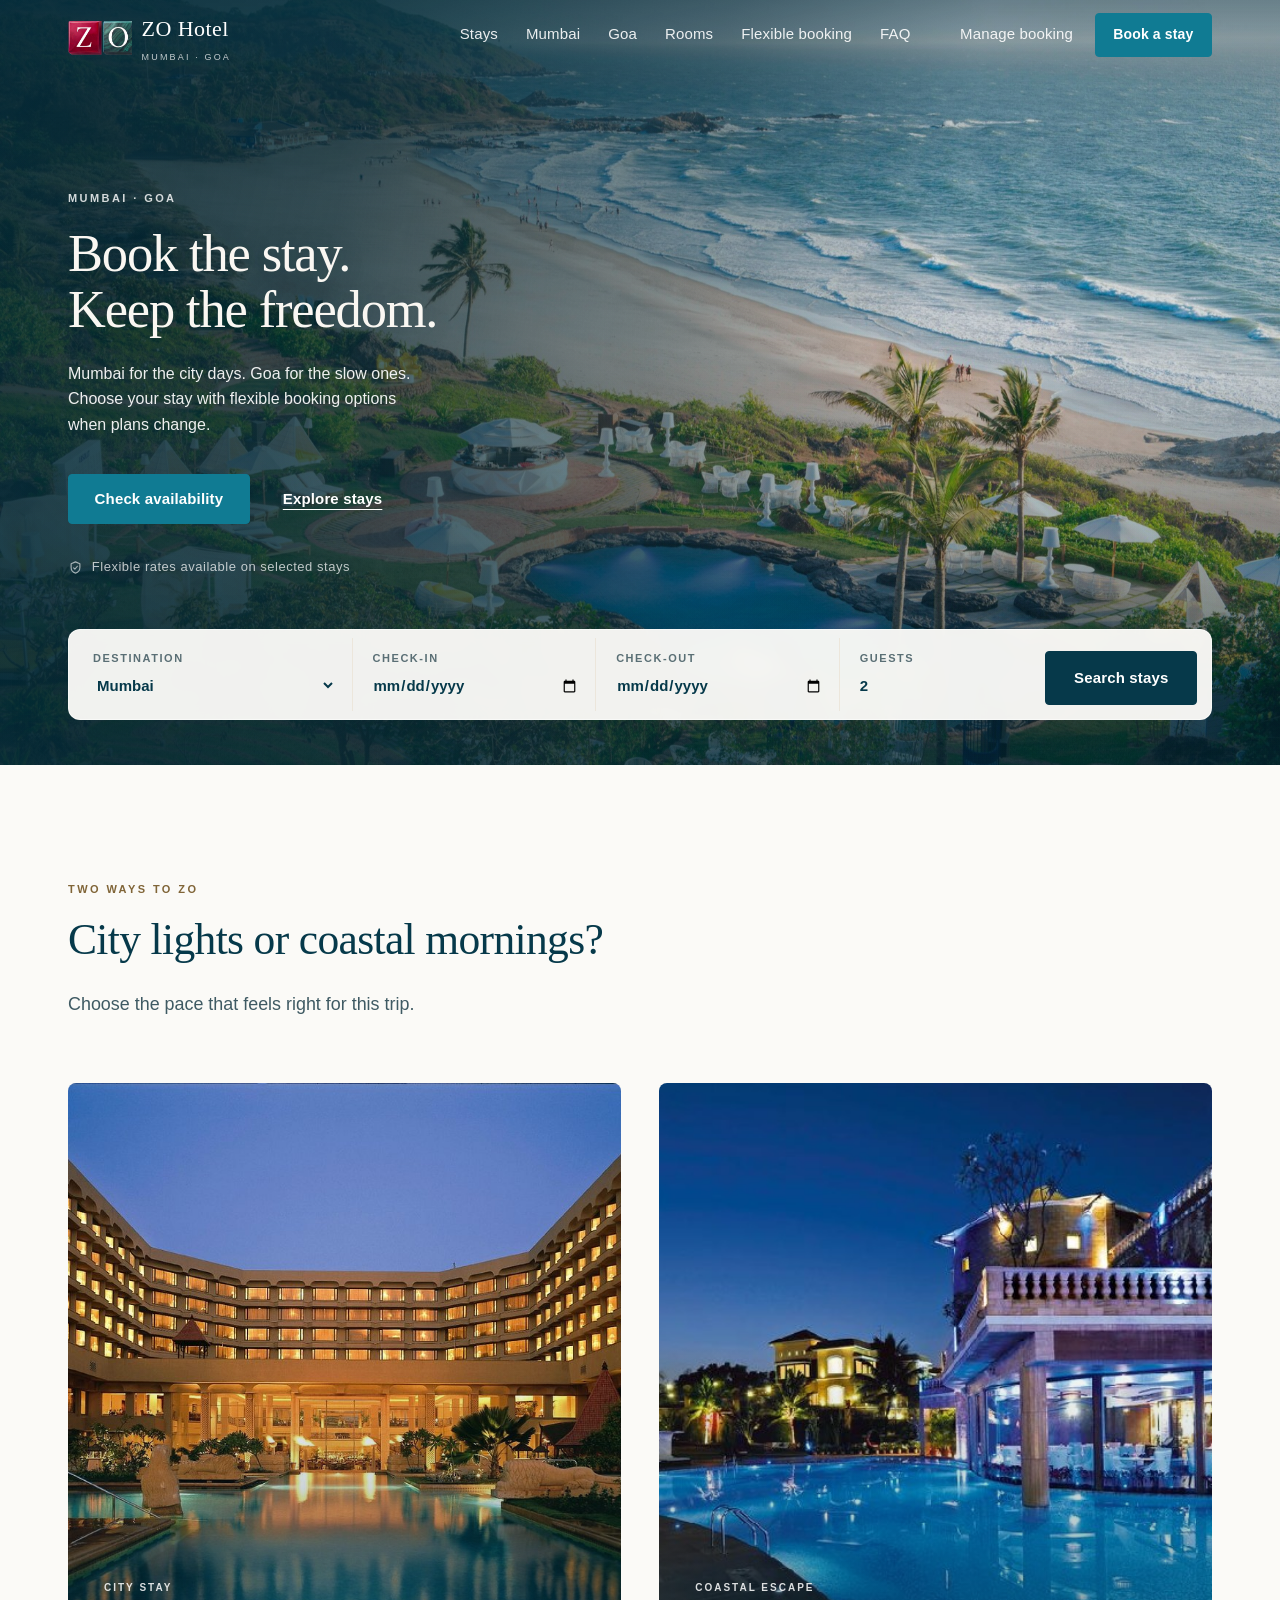
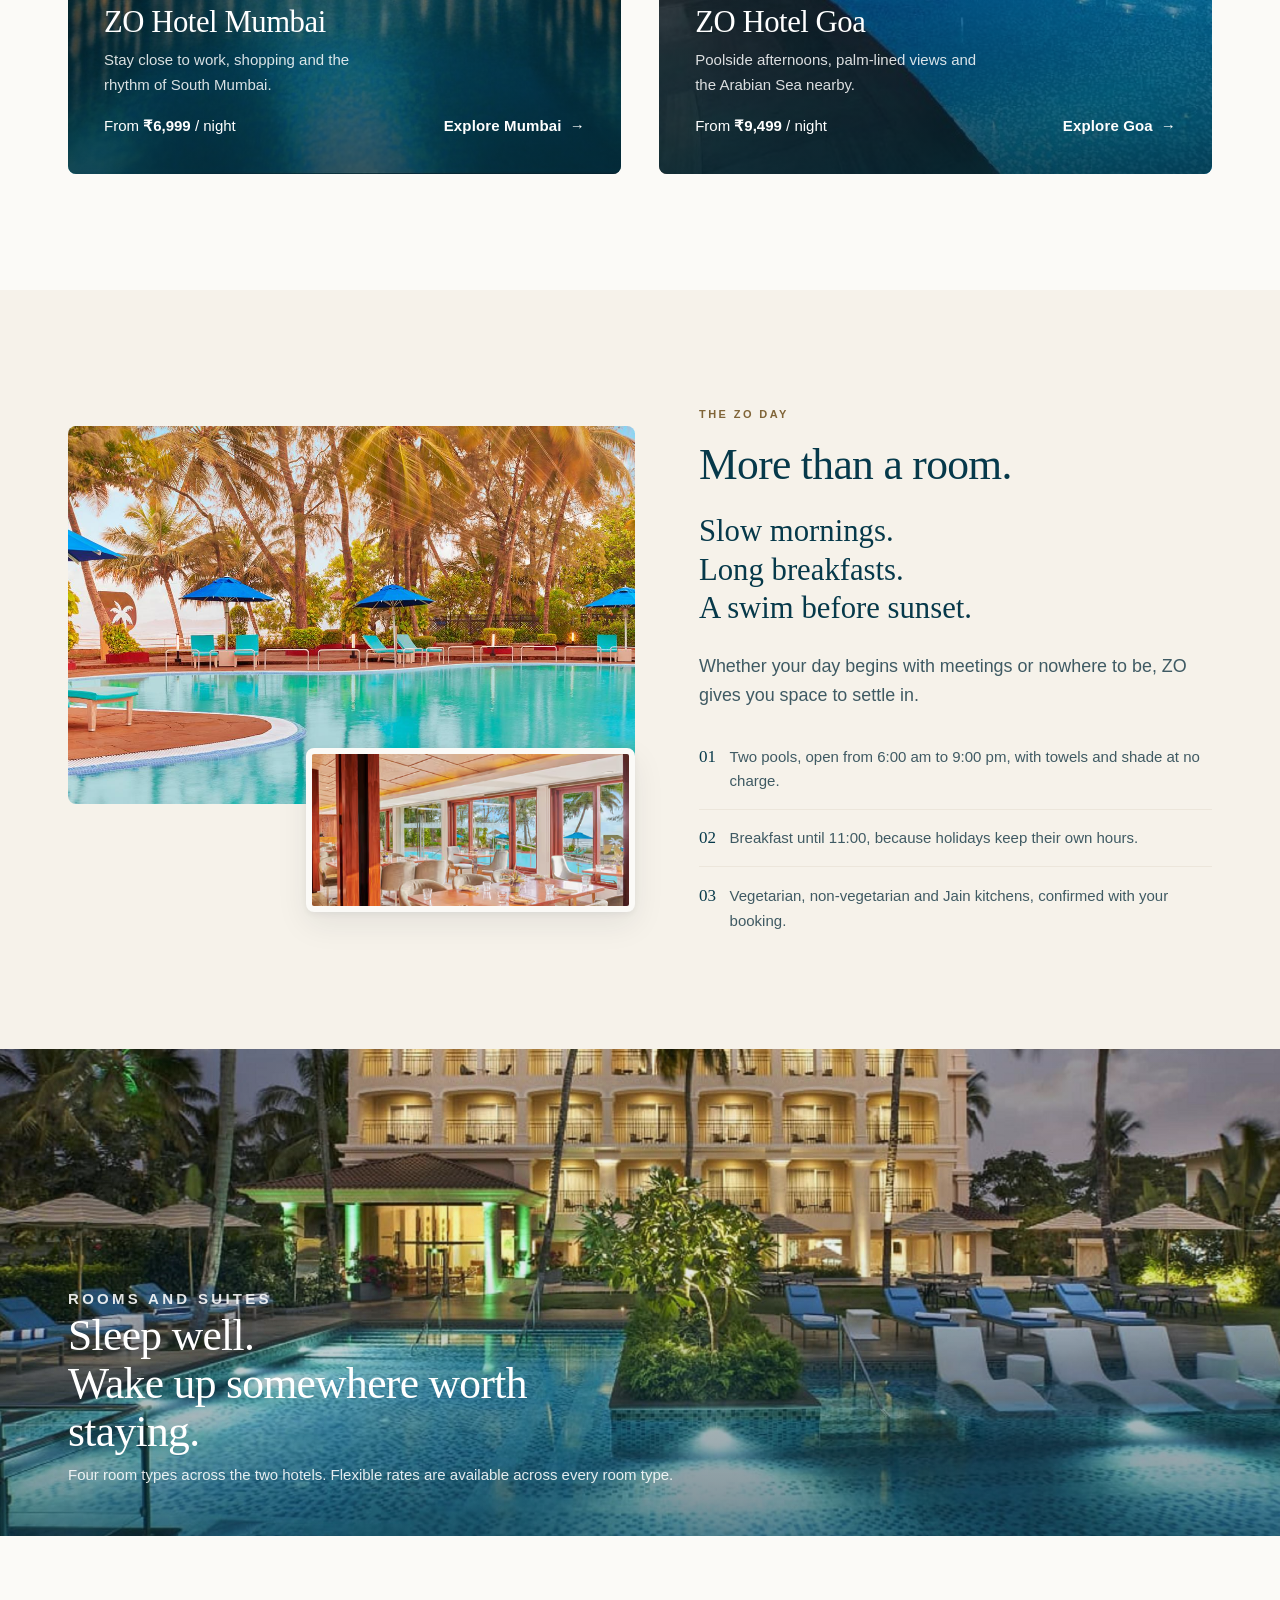
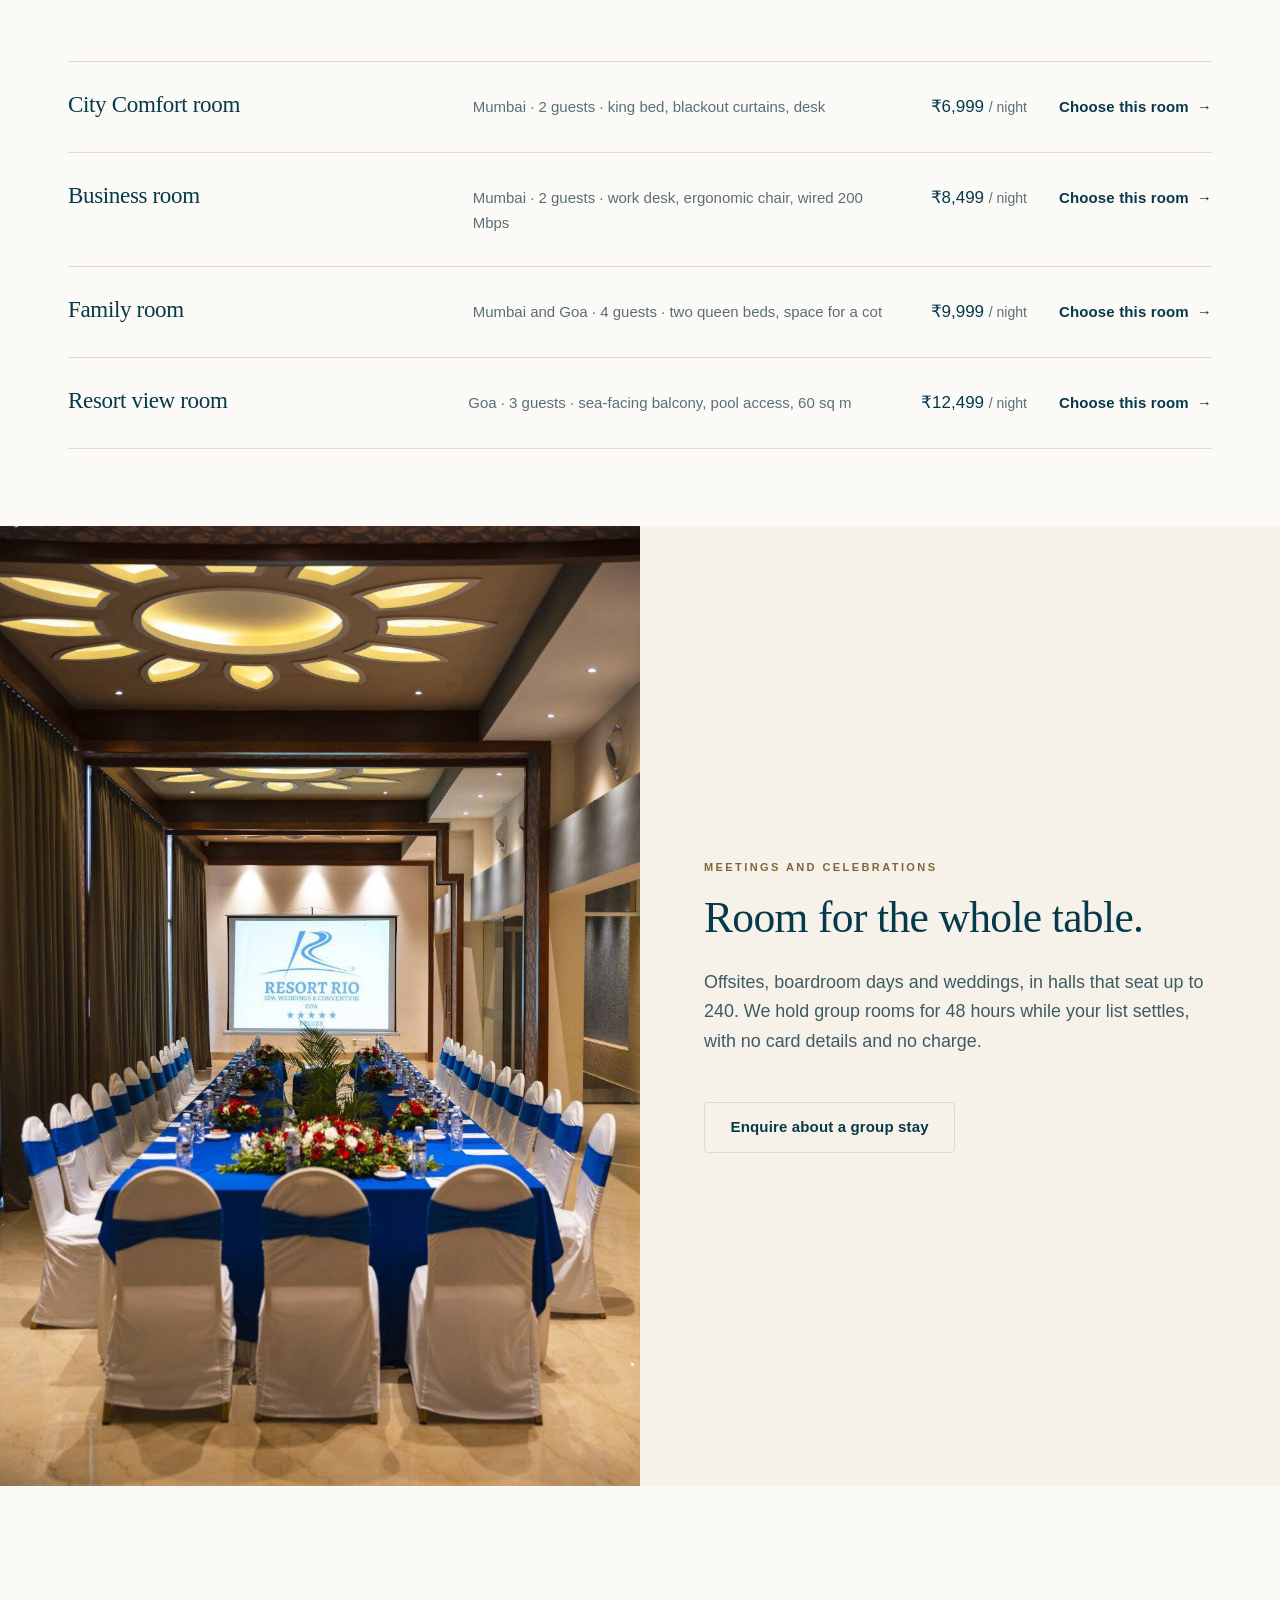
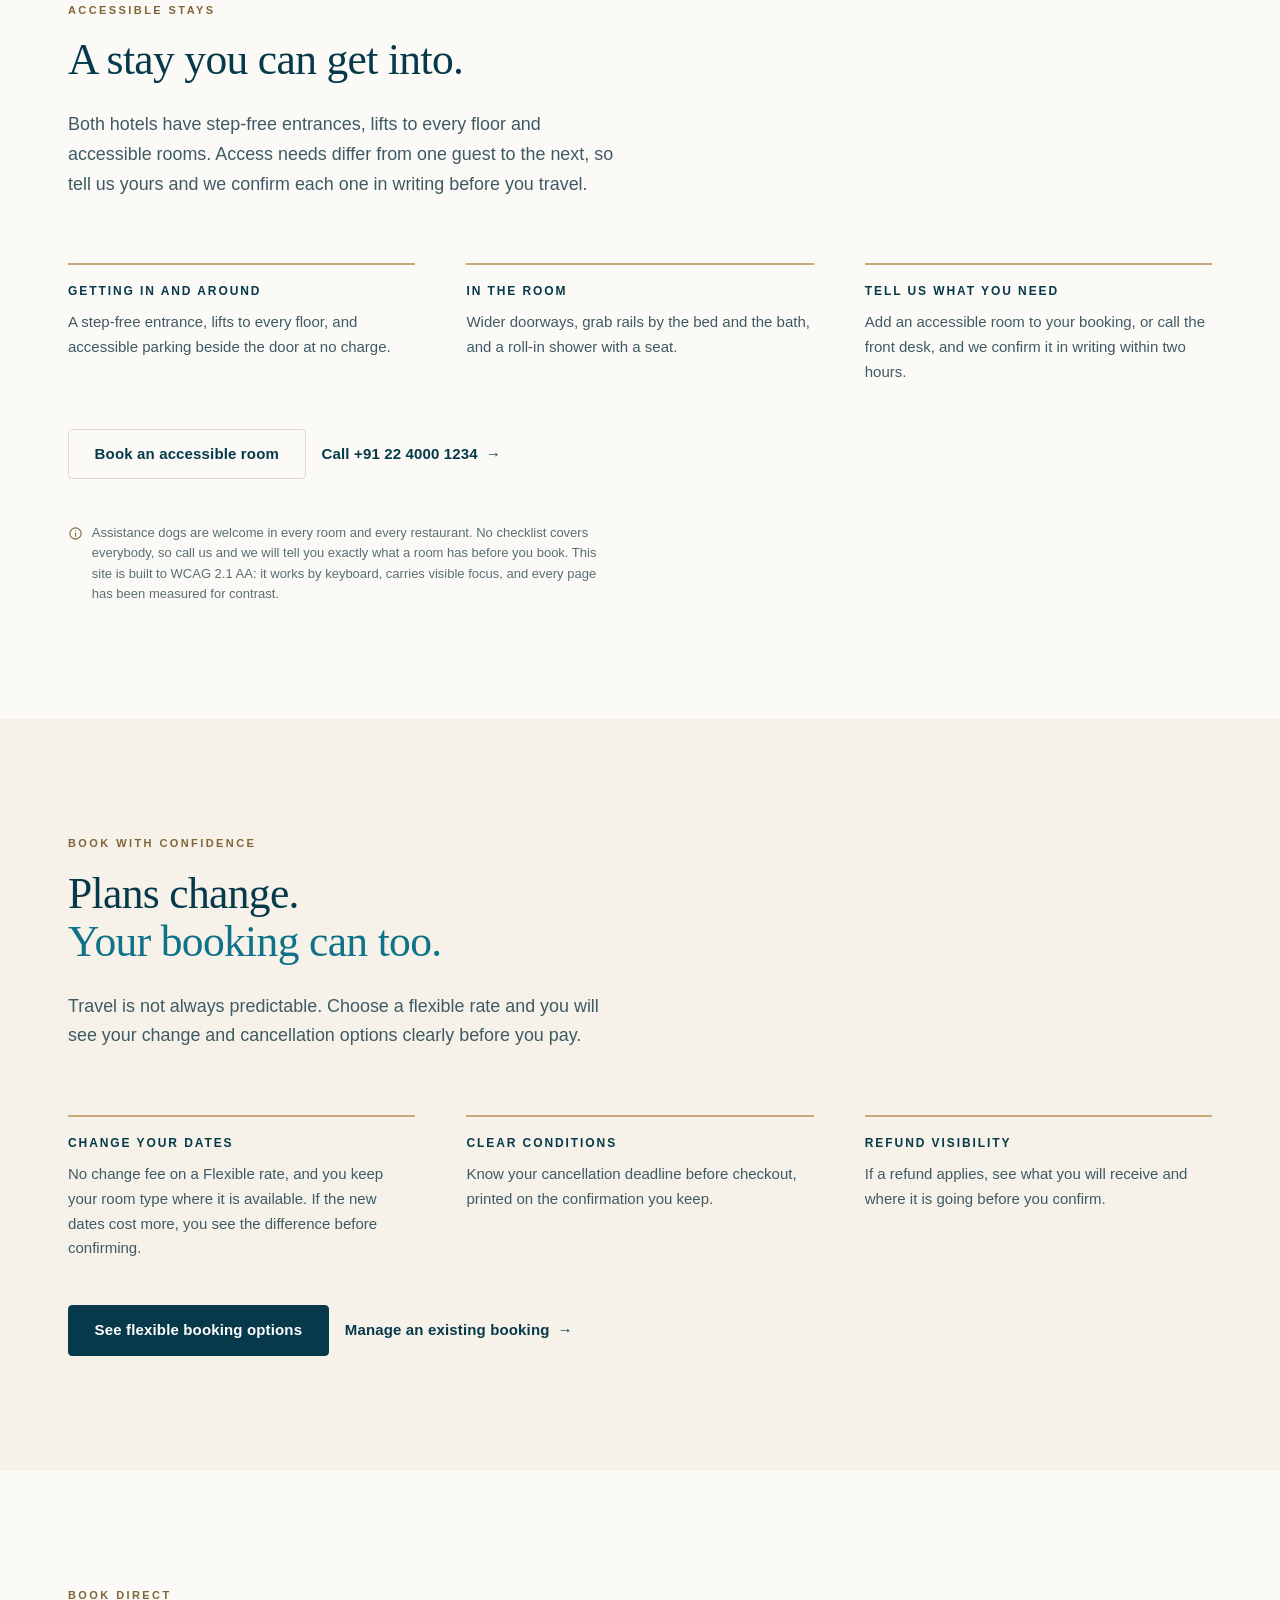
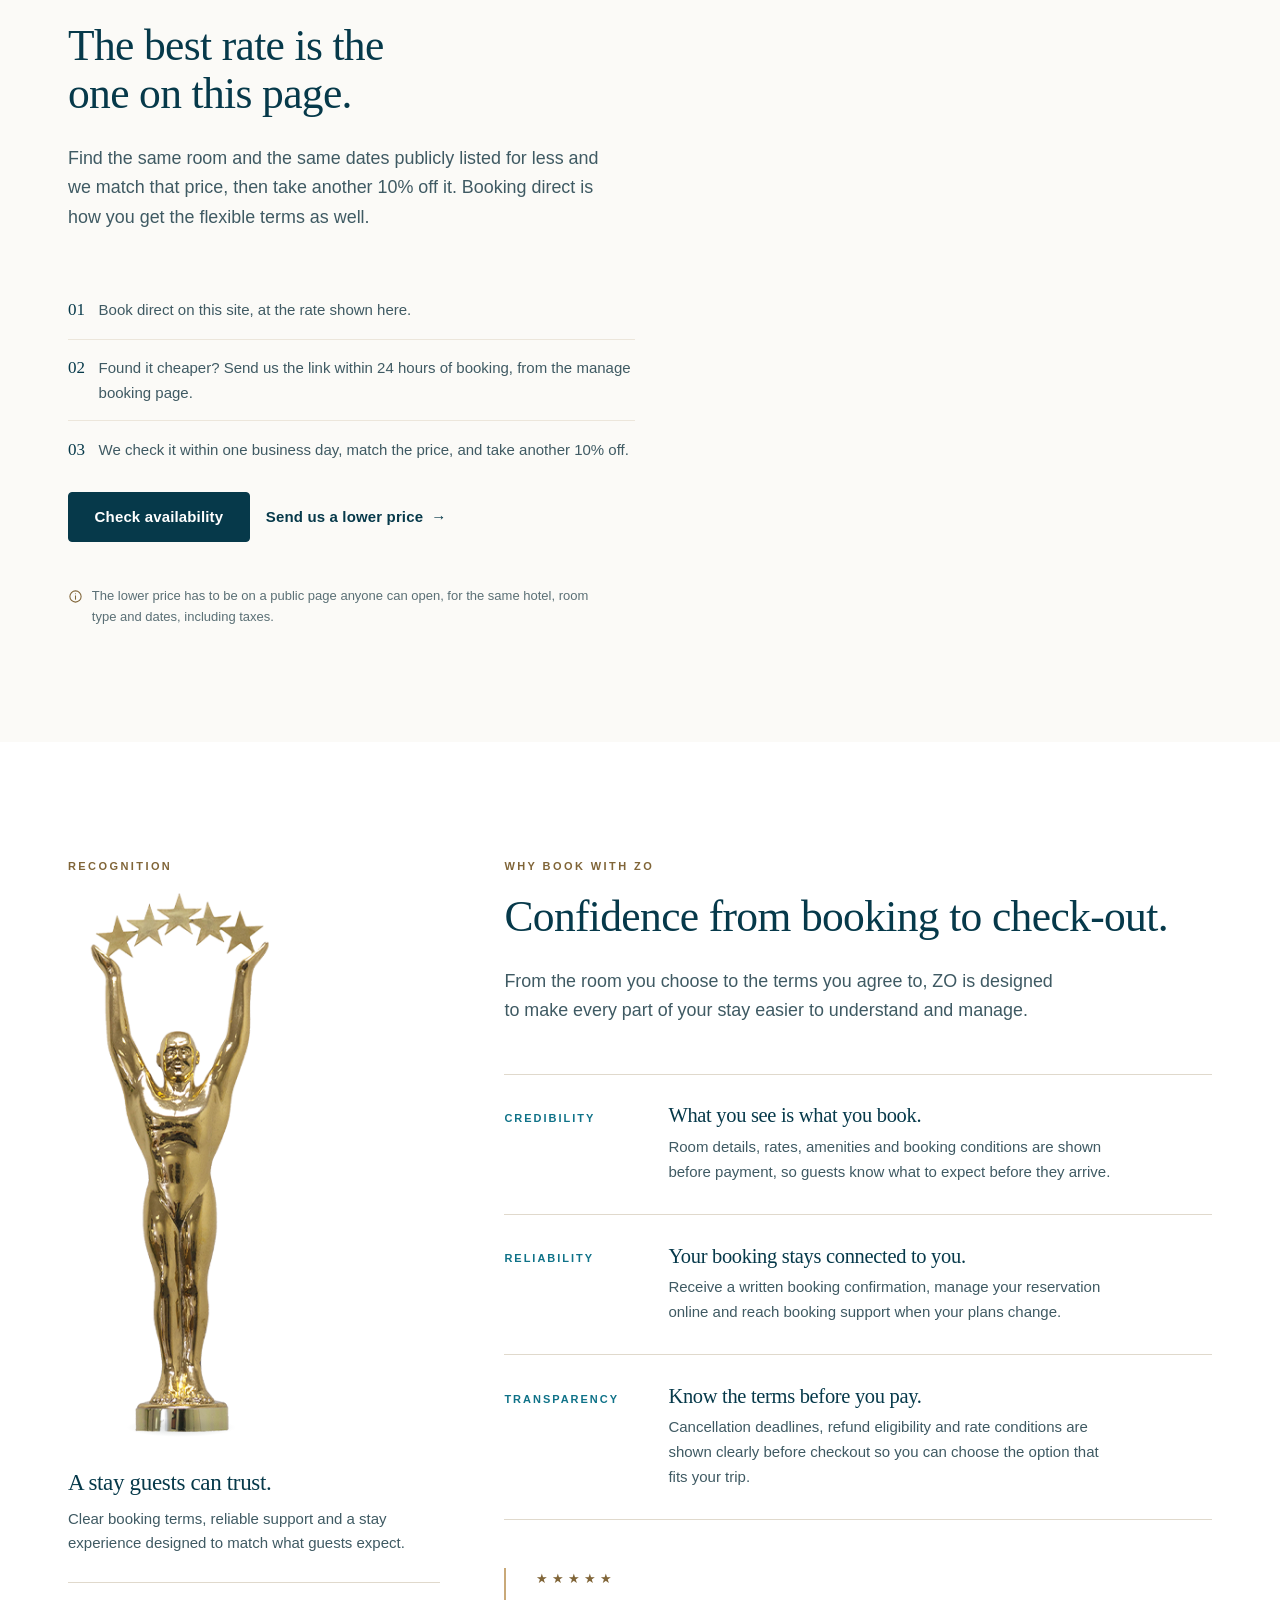
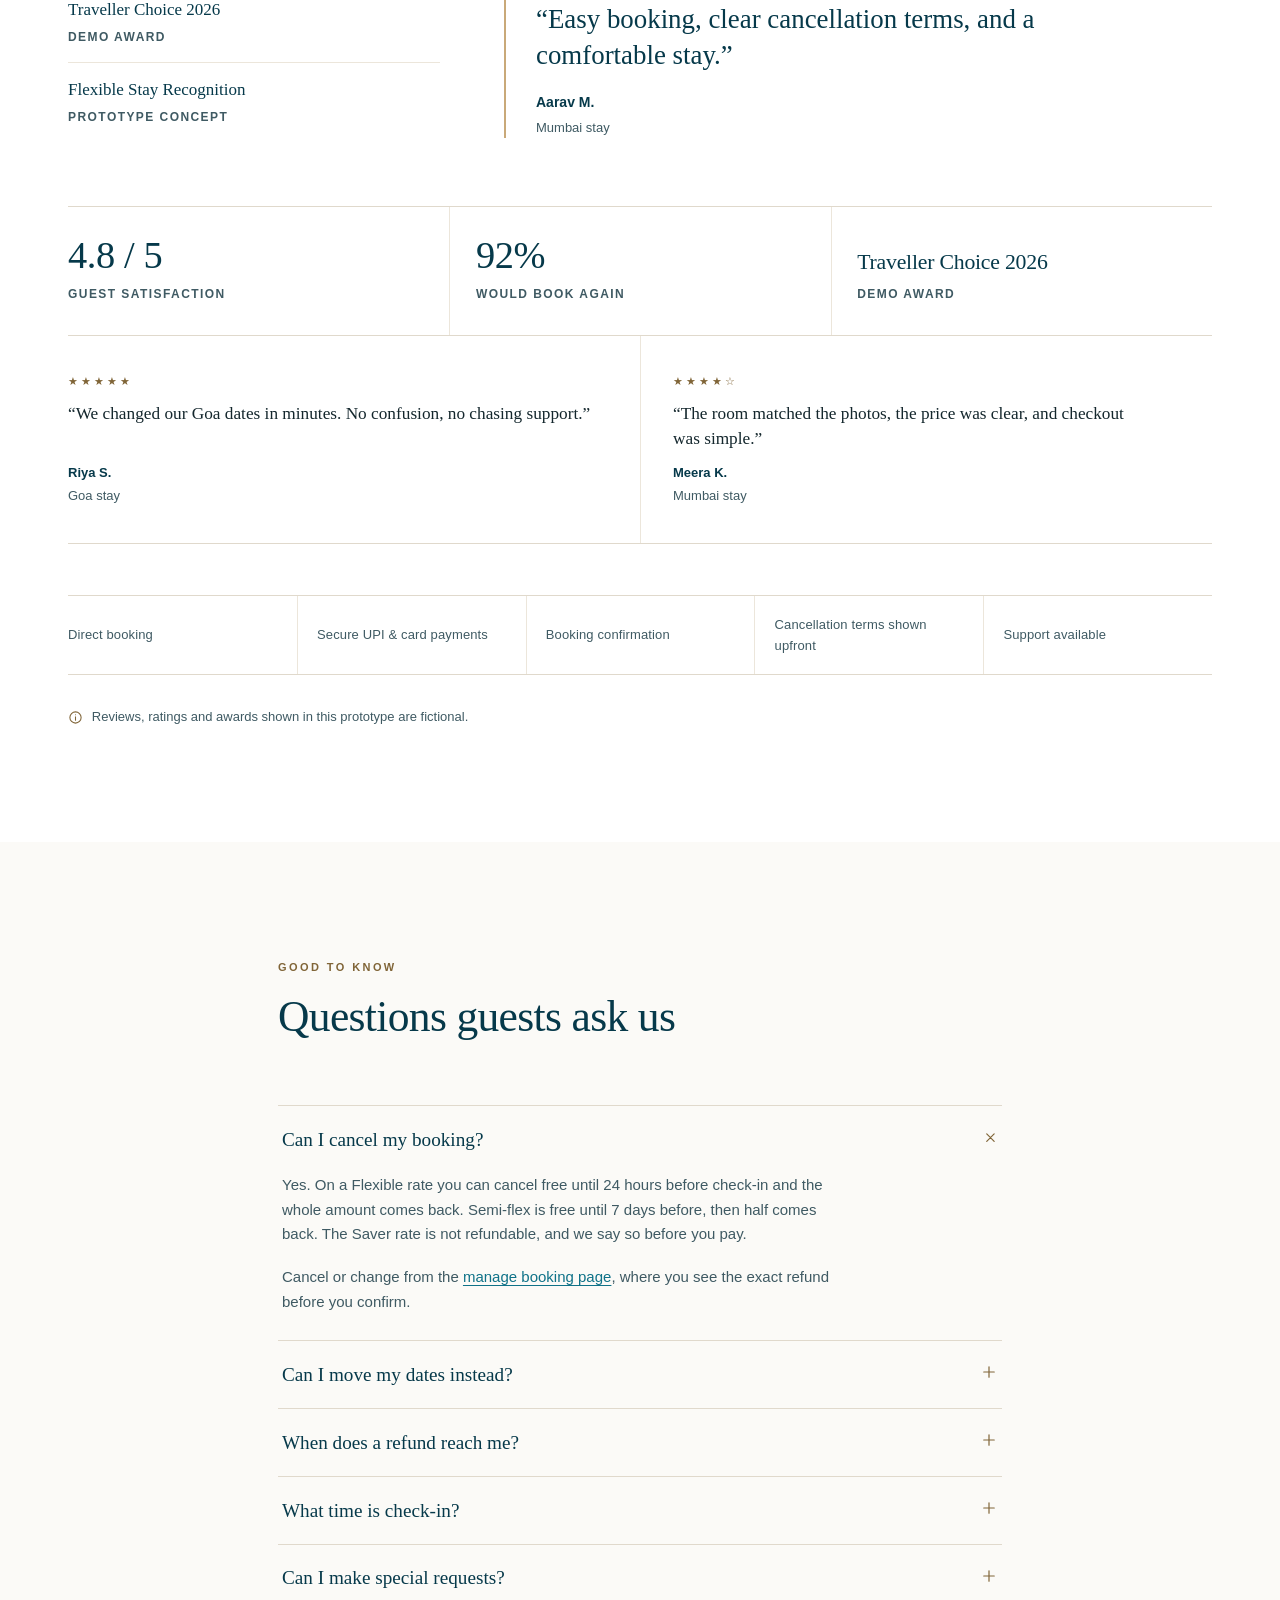
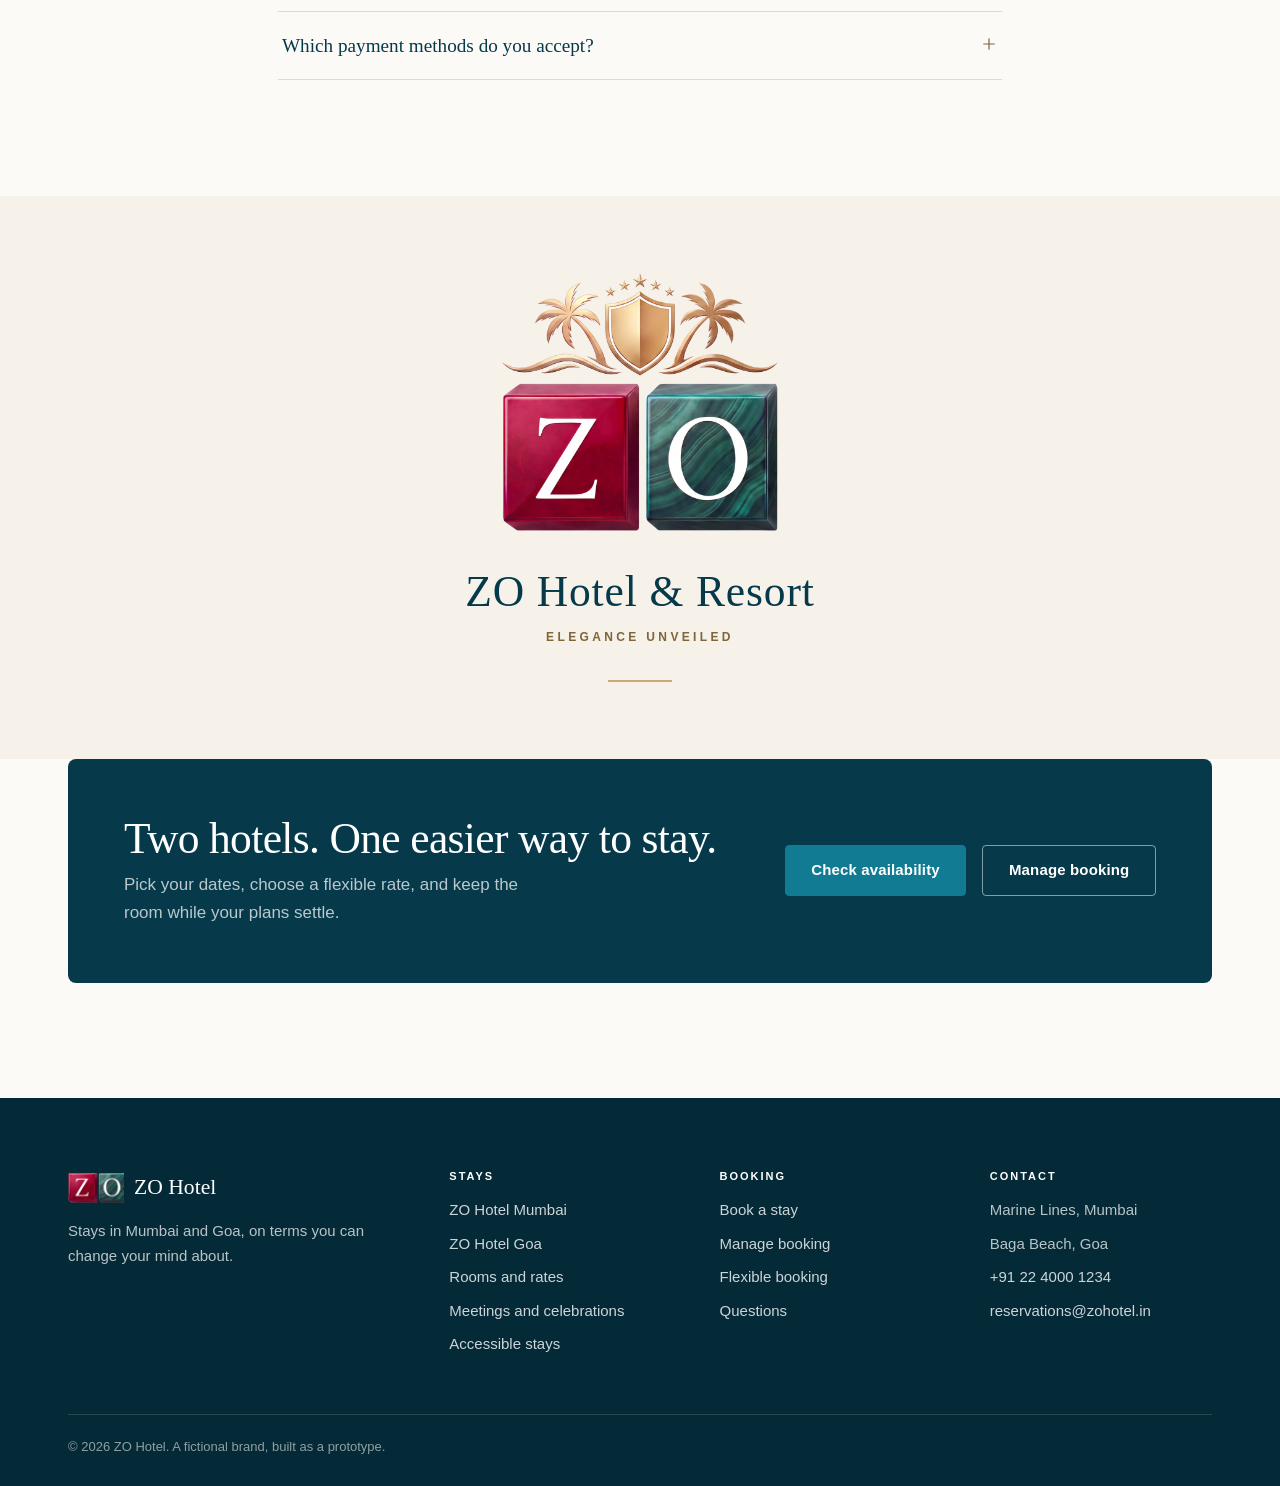
==== commit c50efb53: "Add accessible stays and a best rate guarantee to the home page Two sections, both written so the pa" ====
--- a/index.html
+++ b/index.html
@@ -284,6 +284,67 @@
   </section>
 
   <!-- ===================================================================
+       ACCESSIBLE STAYS
+
+       Concrete, because "wheelchair friendly" tells a guest nothing they can
+       plan around. Every facility named here is arrangeable through the
+       existing request system — "Accessible room" is a request in
+       logic.js — so the promise on this page has something behind it rather
+       than being a badge. The closing line is the part that matters: access
+       needs are specific, so the page invites a conversation instead of
+       pretending a checklist covers everybody.
+       =================================================================== -->
+  <section class="section" id="accessibility" aria-labelledby="access-title">
+    <div class="container">
+      <div class="section__head">
+        <p class="eyebrow">Accessible stays</p>
+        <h2 id="access-title">A stay you can get into.</h2>
+        <p class="lede">
+          Both hotels have step-free entrances, lifts to every floor and accessible rooms. Access
+          needs differ from one guest to the next, so tell us yours and we confirm each one in
+          writing before you travel.
+        </p>
+      </div>
+
+      <div class="benefits">
+        <div class="benefit reveal">
+          <h3>Getting in and around</h3>
+          <p>
+            A step-free entrance, lifts to every floor, and accessible parking beside the door at
+            no charge.
+          </p>
+        </div>
+        <div class="benefit reveal reveal--d1">
+          <h3>In the room</h3>
+          <p>
+            Wider doorways, grab rails by the bed and the bath, and a roll-in shower with a seat.
+          </p>
+        </div>
+        <div class="benefit reveal reveal--d2">
+          <h3>Tell us what you need</h3>
+          <p>
+            Add an accessible room to your booking, or call the front desk, and we confirm it in
+            writing within two hours.
+          </p>
+        </div>
+      </div>
+
+      <p class="btn-row mt-4">
+        <a class="btn btn--outline" href="booking.html">Book an accessible room</a>
+        <a class="arrow-link" href="tel:+912240001234">Call +91 22 4000 1234</a>
+      </p>
+
+      <p class="nearby__caveat">
+        <svg width="15" height="15" viewBox="0 0 24 24" fill="none" stroke="currentColor" stroke-width="1.7" stroke-linecap="round" stroke-linejoin="round" aria-hidden="true"><circle cx="12" cy="12" r="9"/><path d="M12 11v5.5"/><path d="M12 7.6h.01"/></svg>
+        Assistance dogs are welcome in every room and every restaurant. No checklist covers
+        everybody, so call us and we will tell you exactly what a room has before you book. This
+        site is built to WCAG 2.1 AA: it works by keyboard, carries visible focus, and every
+        page has been measured for contrast.
+      </p>
+    </div>
+  </section>
+
+  <!-- ===================================================================
        FLEXIBILITY — the cancellation story, as reassurance
        =================================================================== -->
   <section class="section section--ivory" id="flexible">
@@ -315,6 +376,45 @@
       <p class="btn-row mt-4">
         <a class="btn btn--dark" href="flexible-booking.html">See flexible booking options</a>
         <a class="arrow-link" href="manage.html">Manage an existing booking</a>
+      </p>
+    </div>
+  </section>
+
+  <!-- ===================================================================
+       BEST RATE GUARANTEE
+
+       Every term here is the one the product already honours: the price
+       dialog in flows.js takes a public link, matches the rate and takes
+       another 10% off, checked within one business day. Copy and behaviour
+       are kept in step by a test, so this cannot drift into a badge that
+       promises more than the flow delivers.
+       =================================================================== -->
+  <section class="section" id="best-rate" aria-labelledby="rate-title">
+    <div class="container">
+      <div class="section__head">
+        <p class="eyebrow">Book direct</p>
+        <h2 id="rate-title">The best rate is the one on this page.</h2>
+        <p class="lede">
+          Find the same room and the same dates publicly listed for less and we match that price,
+          then take another 10% off it. Booking direct is how you get the flexible terms as well.
+        </p>
+      </div>
+
+      <ul class="editorial__list" style="max-width:60ch">
+        <li><b>01</b><span>Book direct on this site, at the rate shown here.</span></li>
+        <li><b>02</b><span>Found it cheaper? Send us the link within 24 hours of booking, from the manage booking page.</span></li>
+        <li><b>03</b><span>We check it within one business day, match the price, and take another 10% off.</span></li>
+      </ul>
+
+      <p class="btn-row mt-3">
+        <a class="btn btn--dark" href="booking.html">Check availability</a>
+        <a class="arrow-link" href="manage.html">Send us a lower price</a>
+      </p>
+
+      <p class="nearby__caveat">
+        <svg width="15" height="15" viewBox="0 0 24 24" fill="none" stroke="currentColor" stroke-width="1.7" stroke-linecap="round" stroke-linejoin="round" aria-hidden="true"><circle cx="12" cy="12" r="9"/><path d="M12 11v5.5"/><path d="M12 7.6h.01"/></svg>
+        The lower price has to be on a public page anyone can open, for the same hotel, room type
+        and dates, including taxes.
       </p>
     </div>
   </section>
@@ -668,6 +768,7 @@
           <li><a href="goa.html">ZO Hotel Goa</a></li>
           <li><a href="#rooms">Rooms and rates</a></li>
           <li><a href="#meetings">Meetings and celebrations</a></li>
+          <li><a href="#accessibility">Accessible stays</a></li>
         </ul>
       </div>
 
--- a/assets/css/main.css
+++ b/assets/css/main.css
@@ -598,6 +598,10 @@
   display: grid; grid-template-columns: repeat(4, minmax(0, 1fr));
   gap: clamp(1.5rem, 3vw, 2.5rem);
 }
+/* Mumbai carries a fifth card, so it takes five columns rather than leaving one
+   orphaned on a second row. Declared rather than auto-fit, so the four-card Goa
+   page keeps its wider cards instead of shrinking to match. */
+.nearby--five { grid-template-columns: repeat(5, minmax(0, 1fr)); gap: clamp(1rem, 2vw, 1.75rem); }
 .nearby > li { margin: 0; }
 
 .nearby__art {
@@ -1420,6 +1424,7 @@
 .reveal--d1 { transition-delay: 0.1s; }
 .reveal--d2 { transition-delay: 0.2s; }
 .reveal--d3 { transition-delay: 0.3s; }
+.reveal--d4 { transition-delay: 0.4s; }
 
 /* -----------------------------------------------------------------------------
    20. Responsive
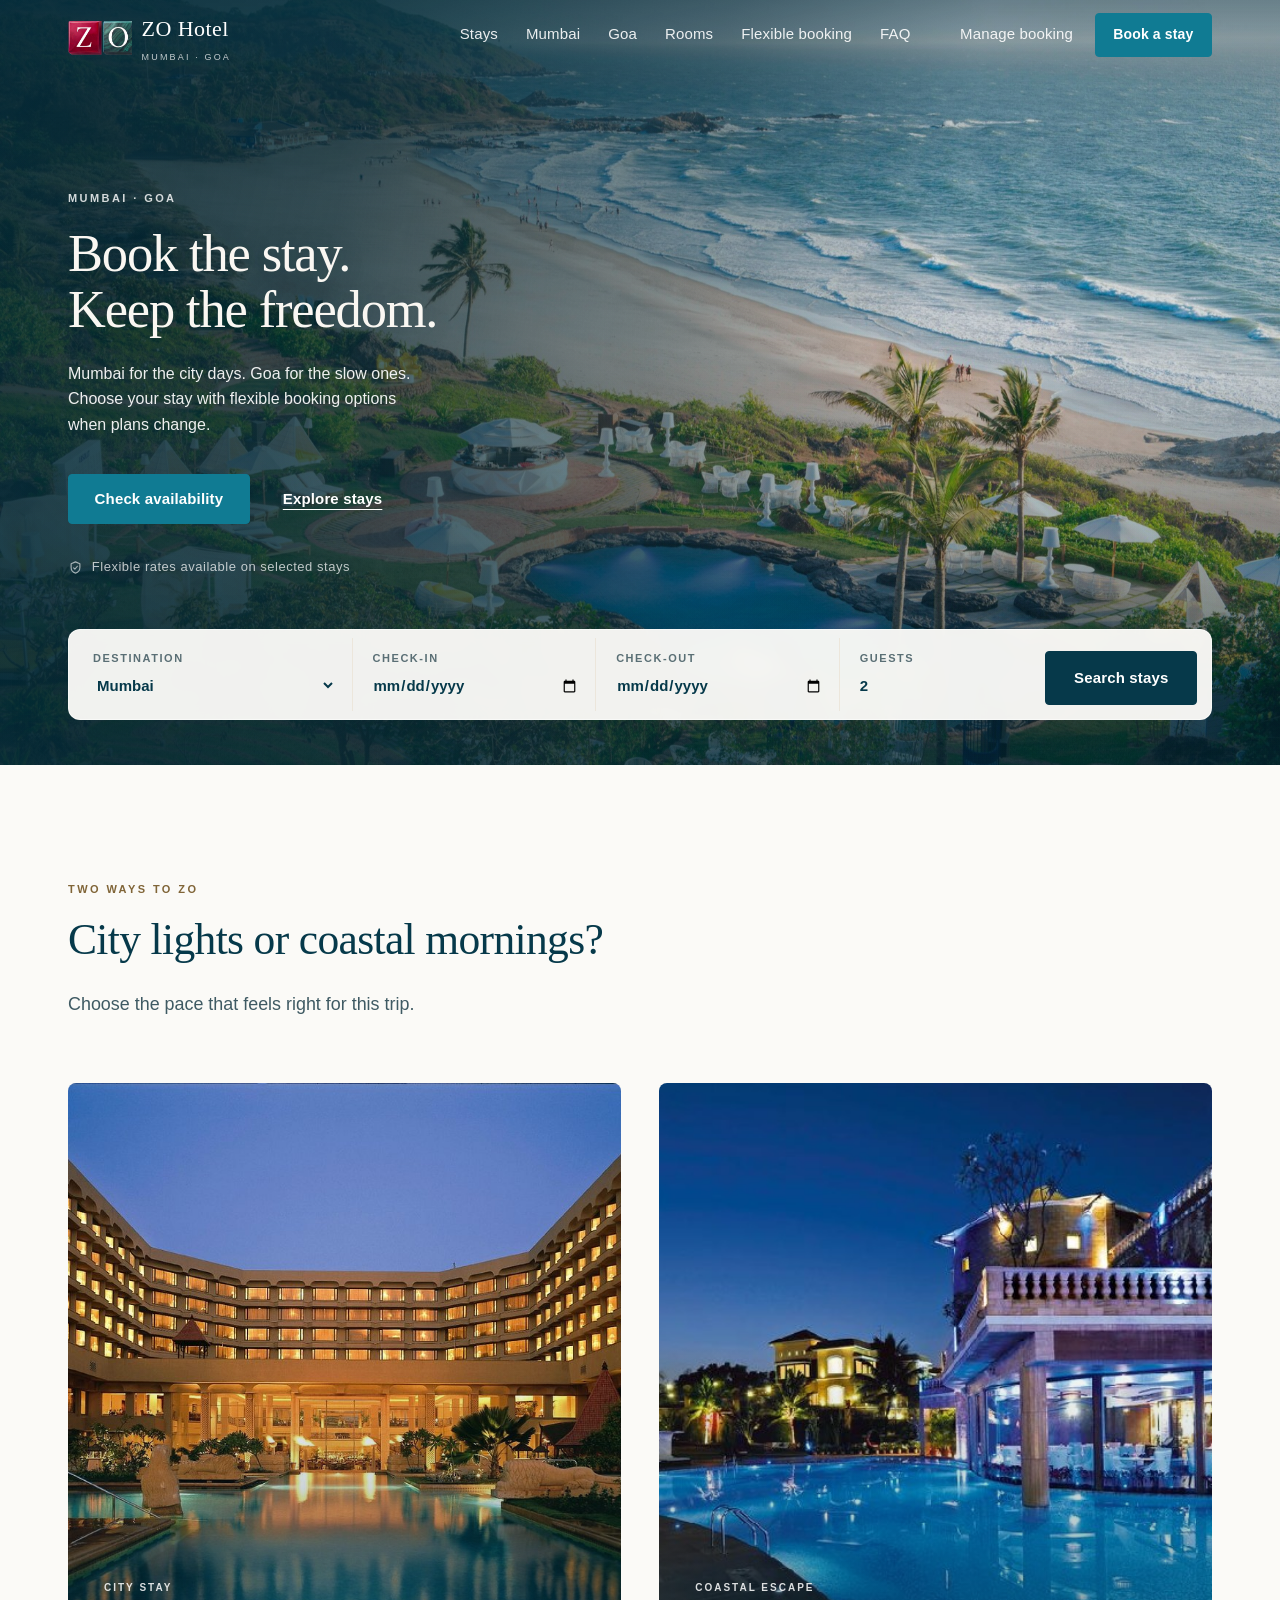
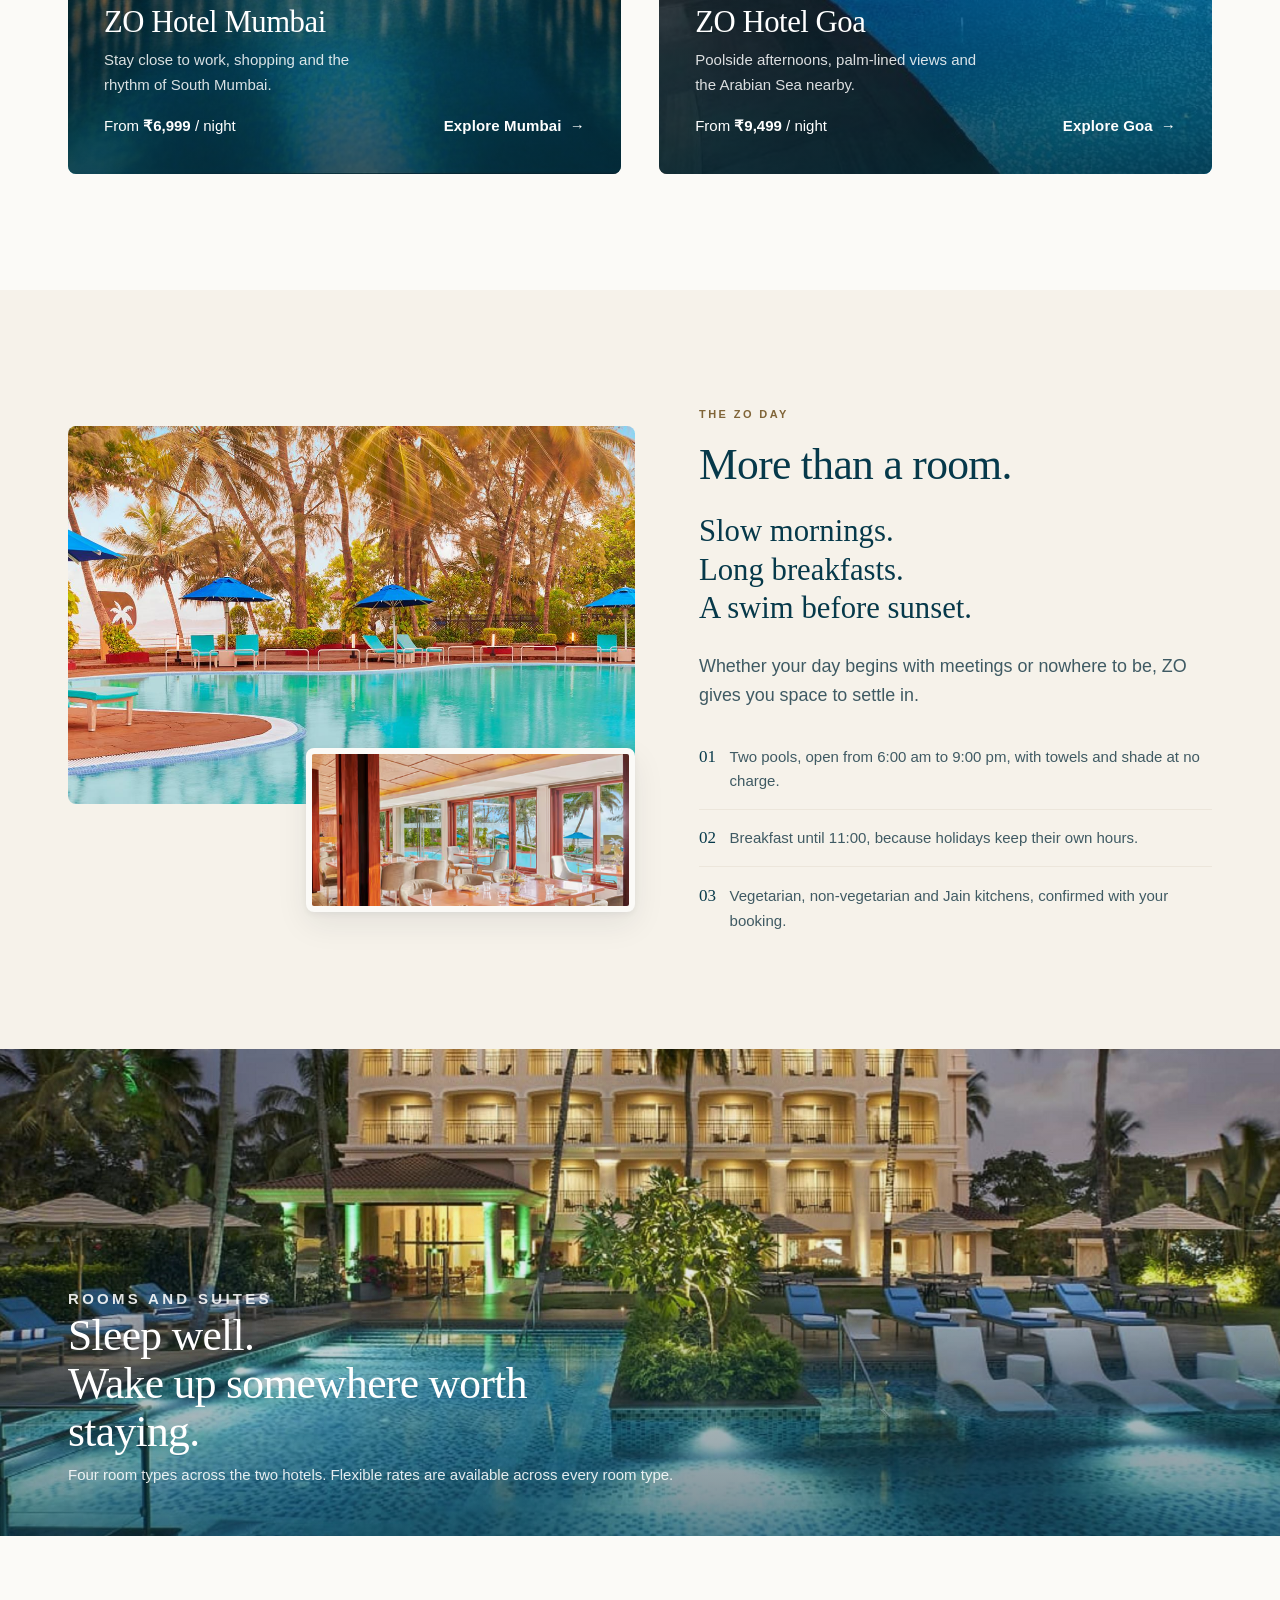
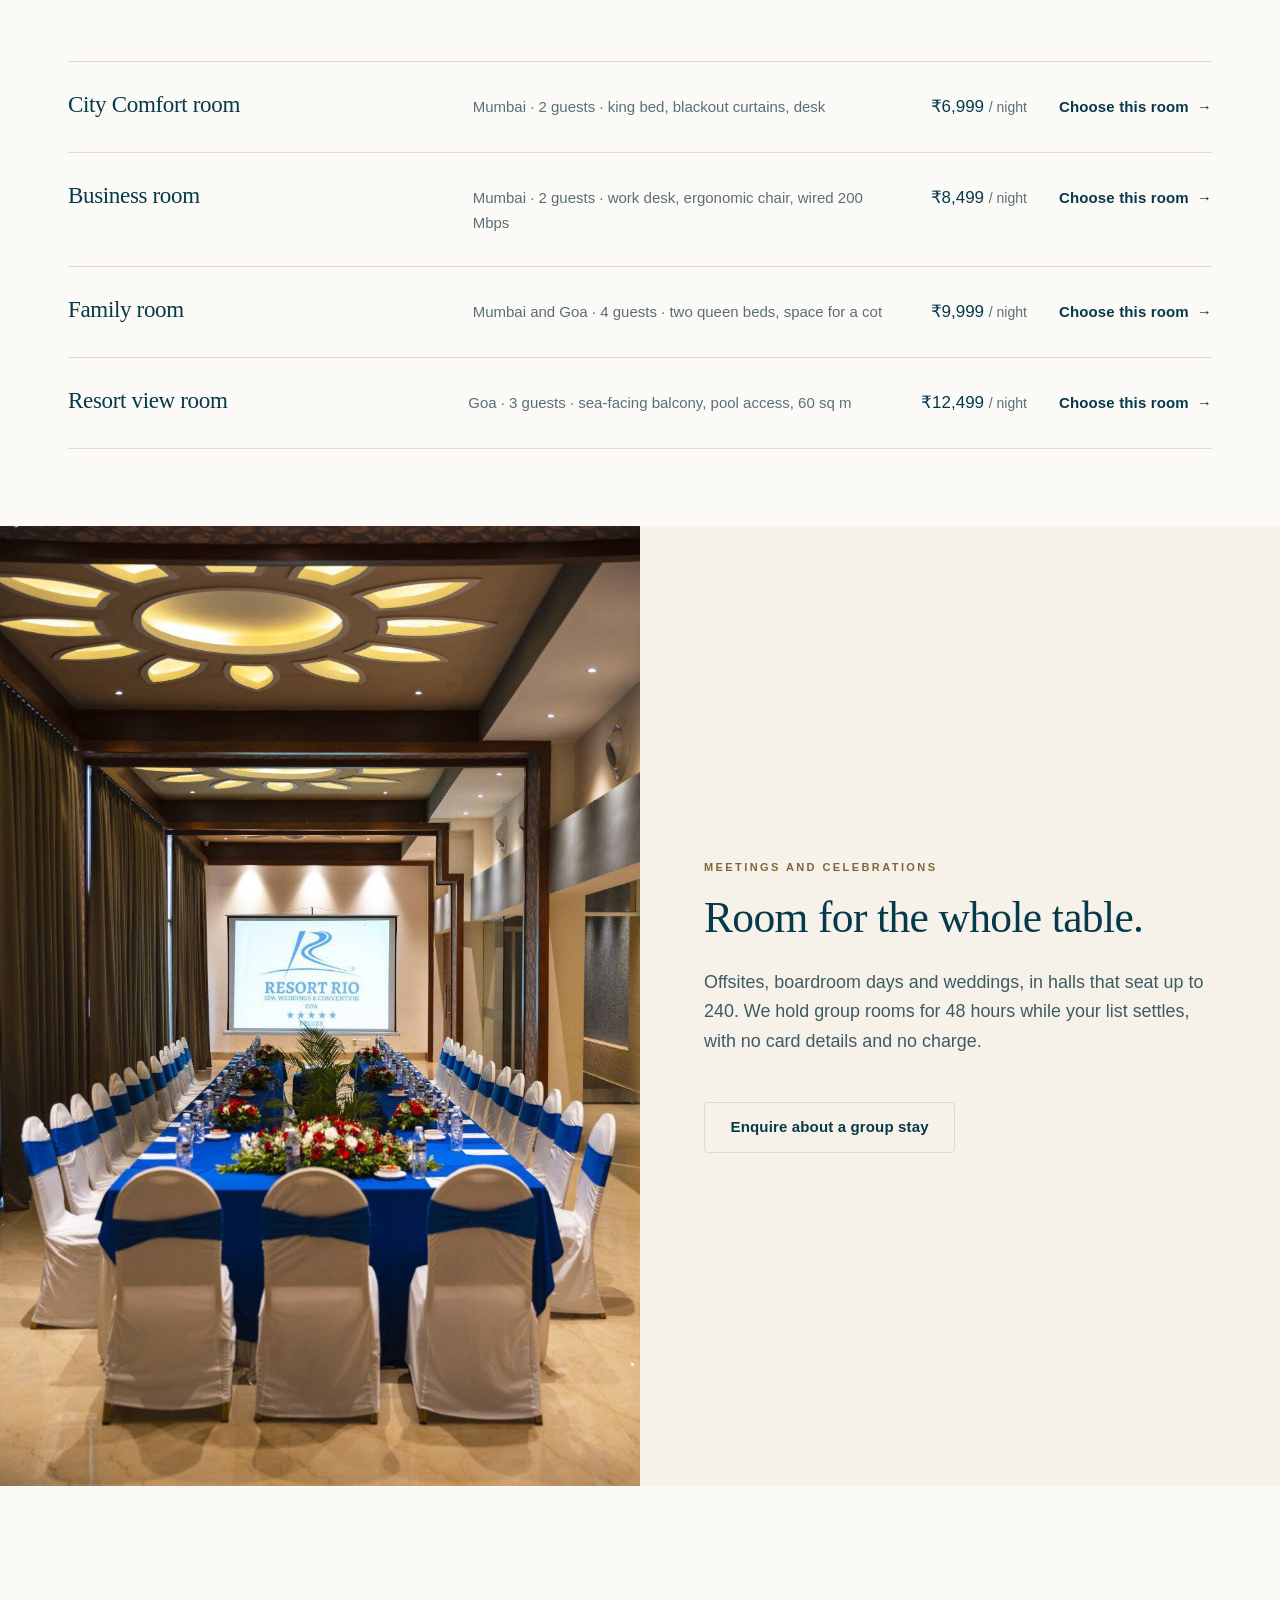
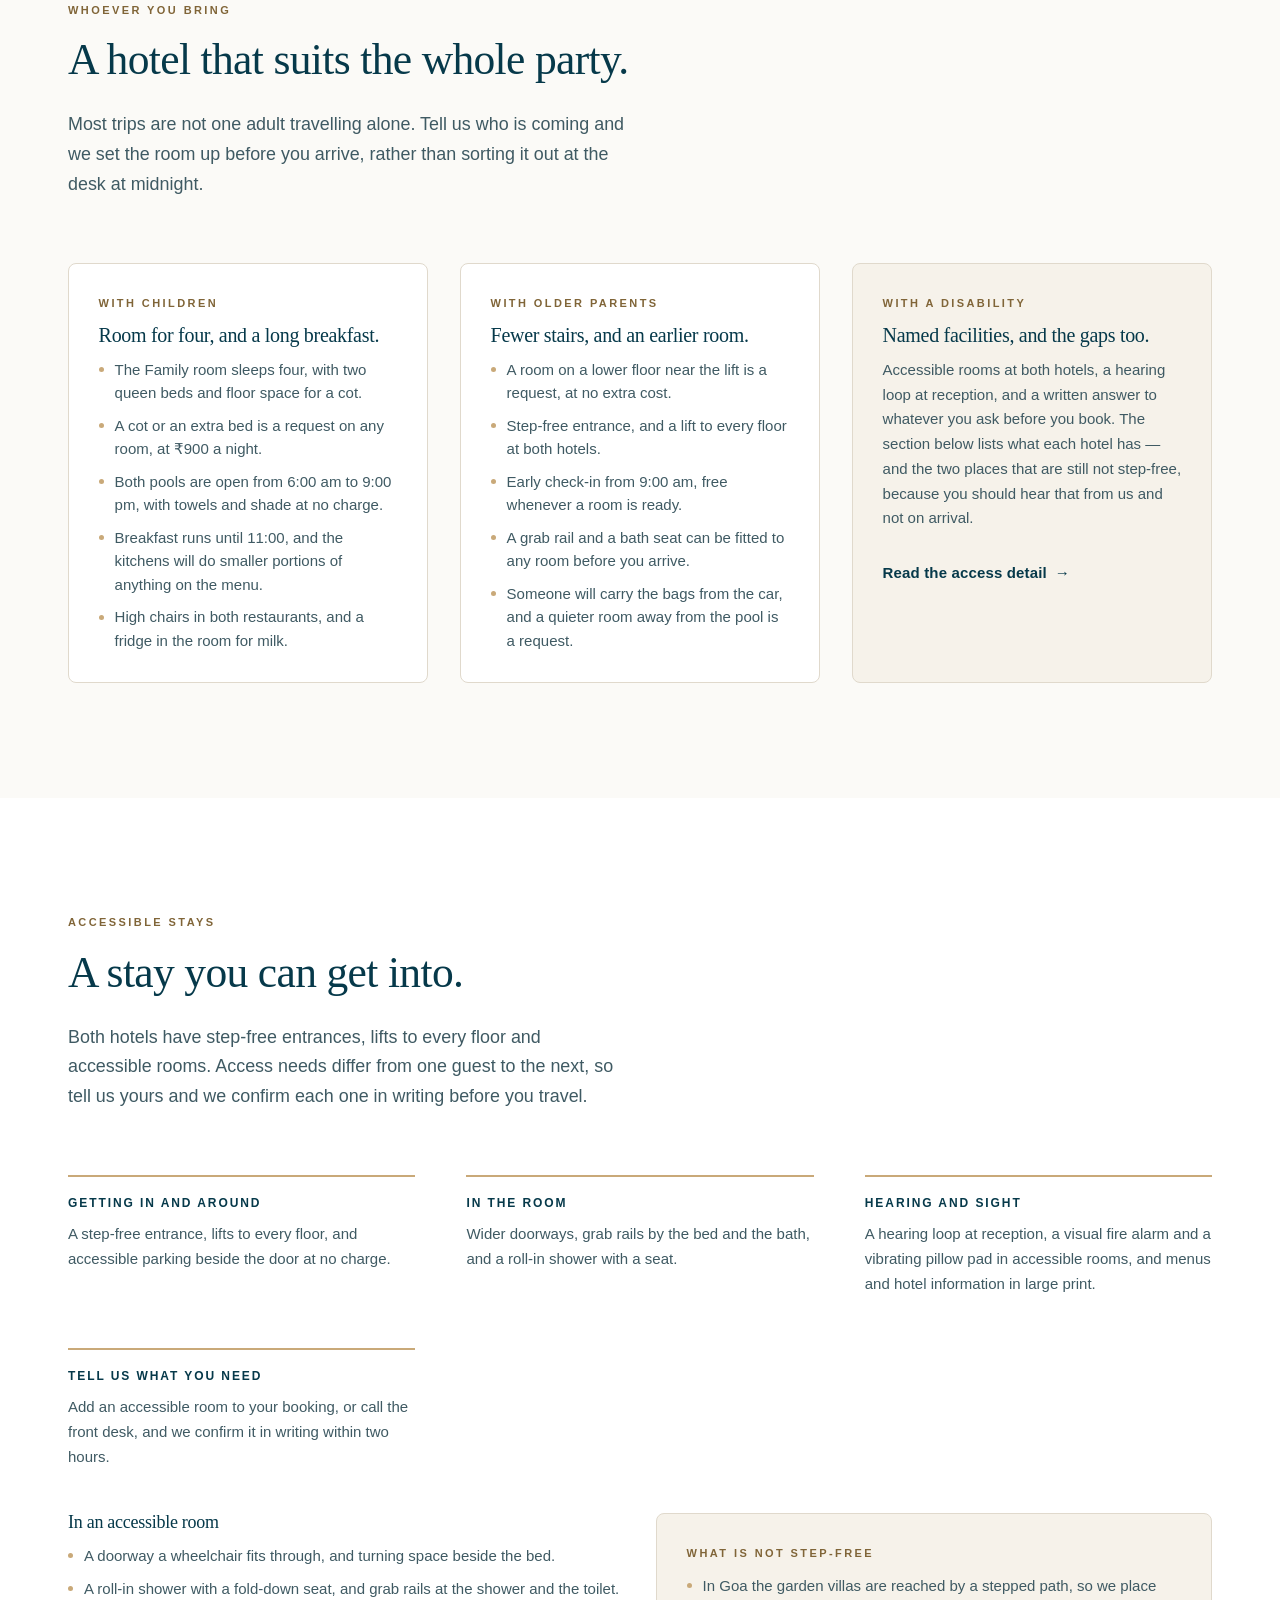
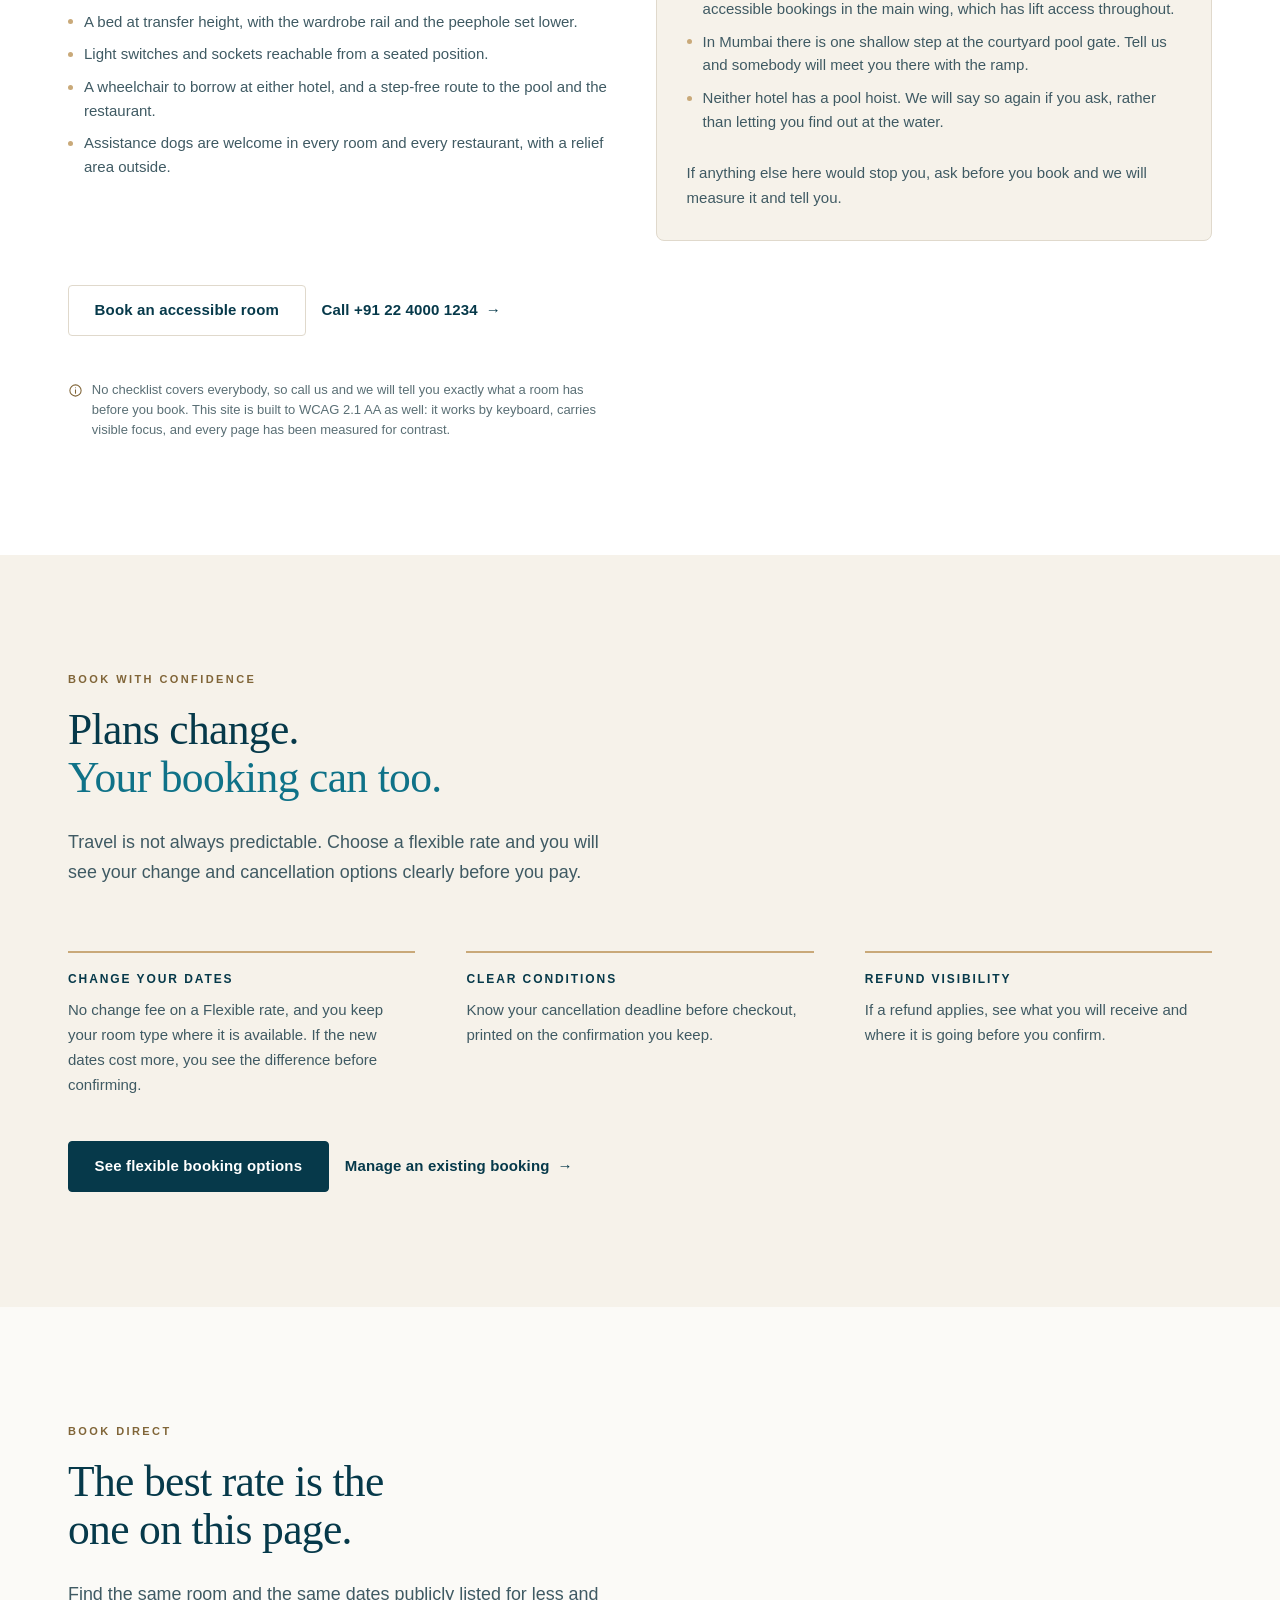
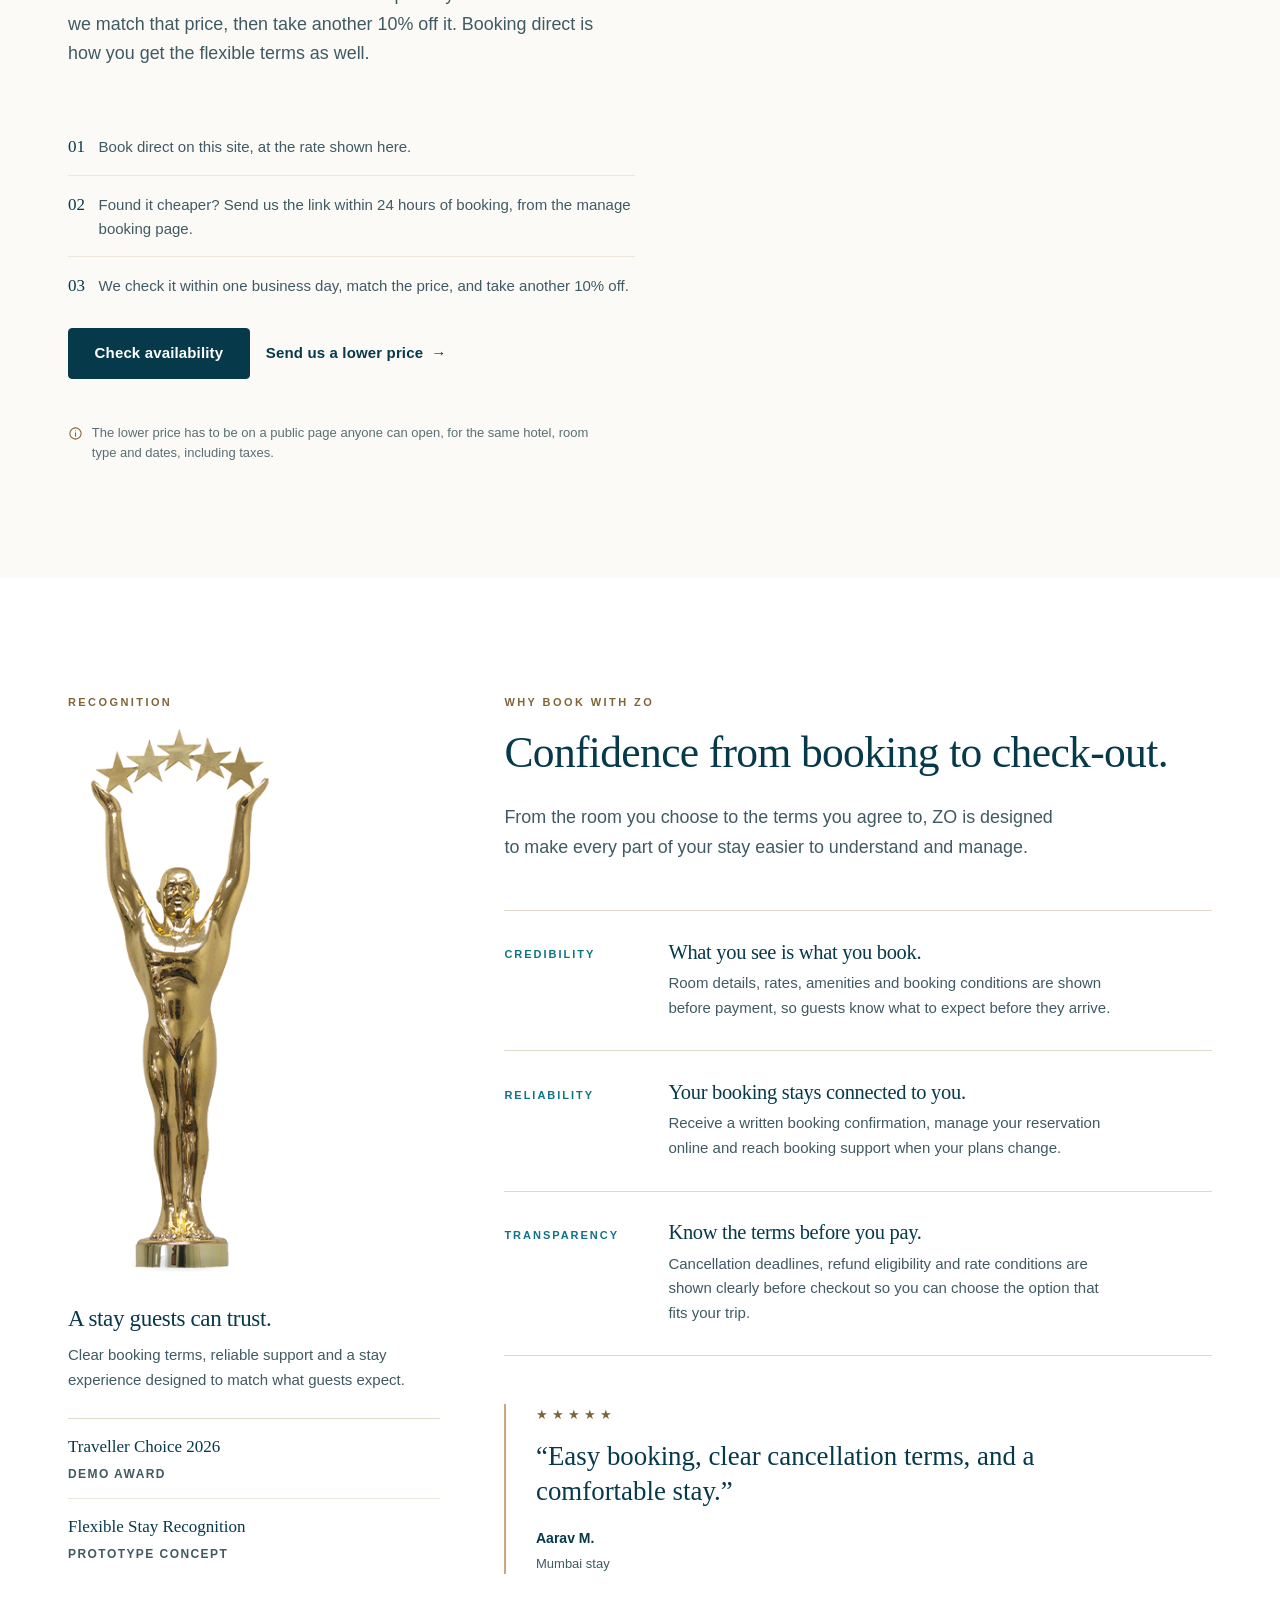
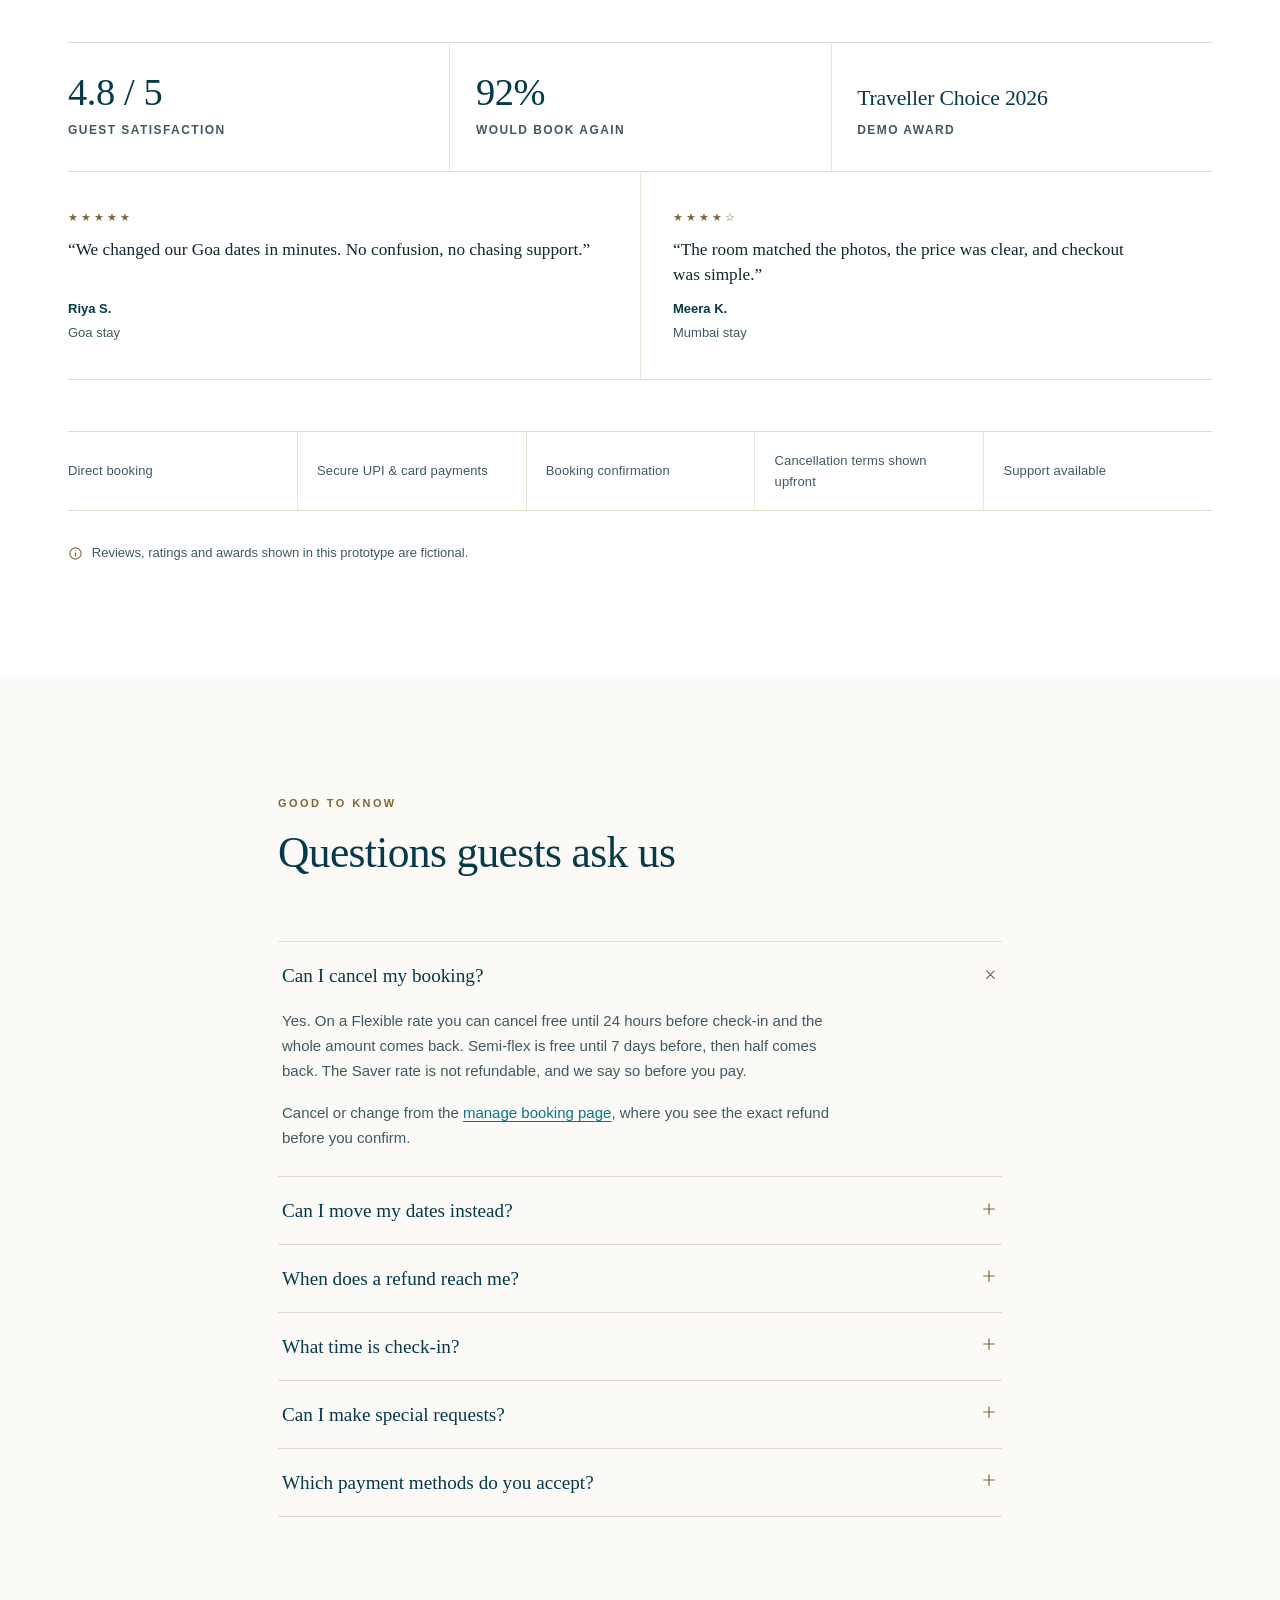
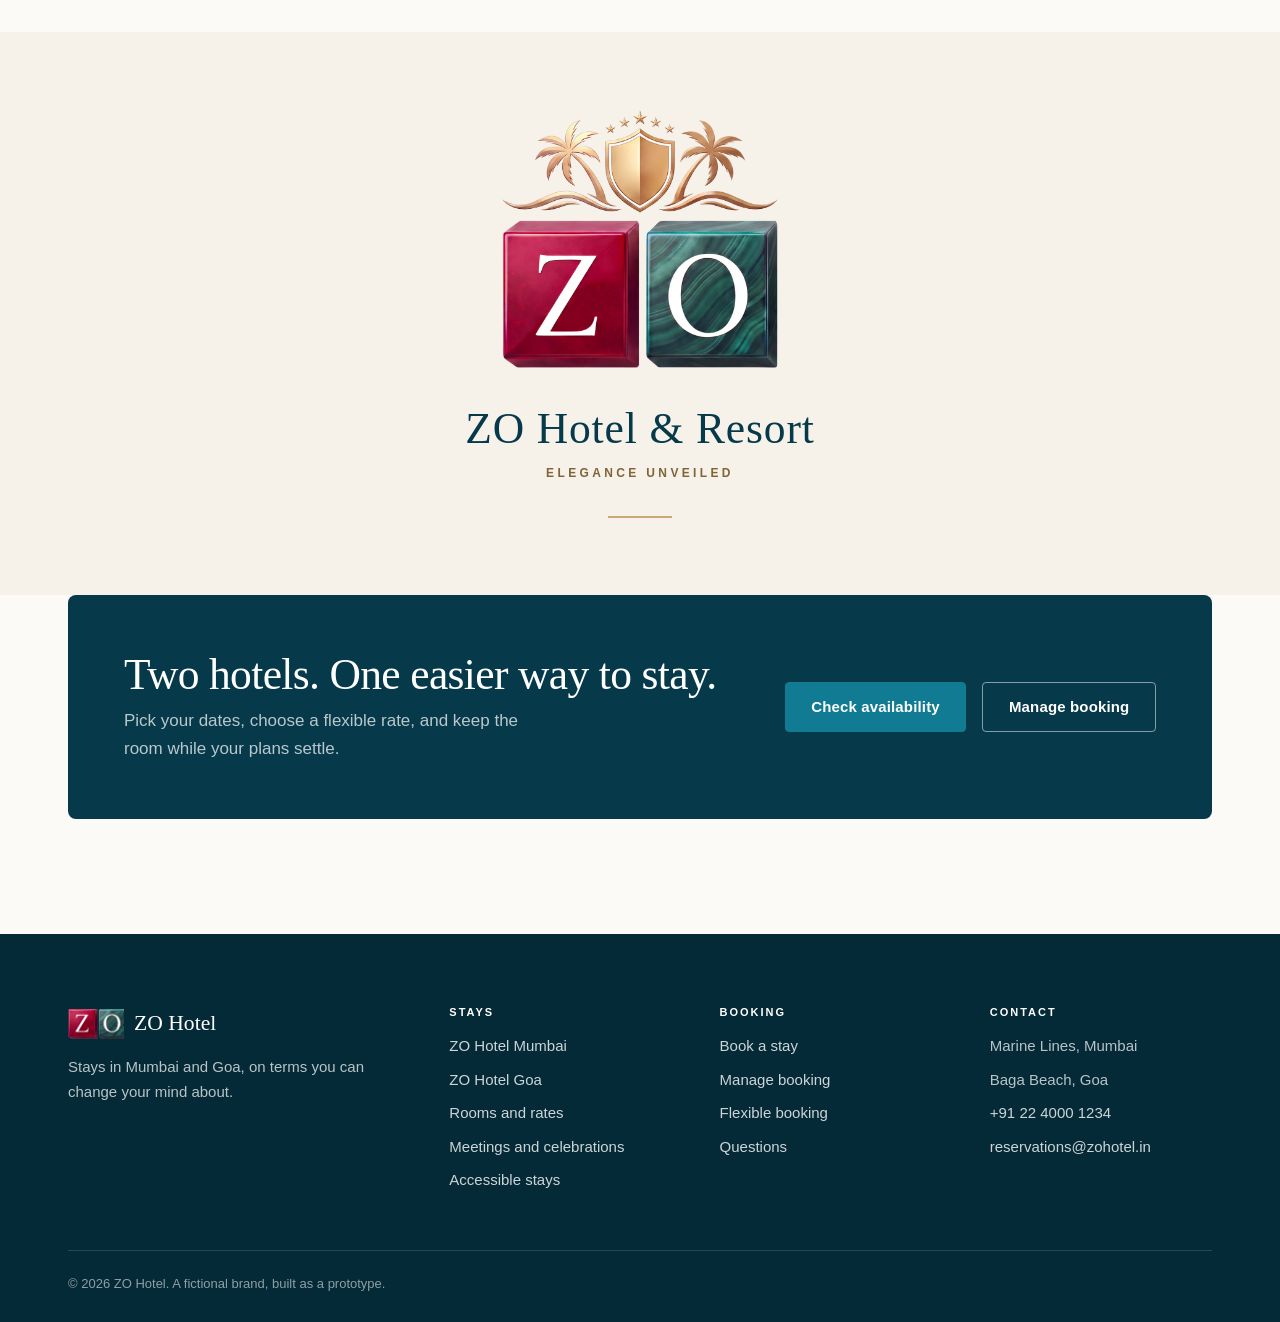
==== commit 59ab6d57: "Say who the hotel is for, and where it still falls short A section for three travelling parties, and" ====
--- a/index.html
+++ b/index.html
@@ -284,6 +284,70 @@
   </section>
 
   <!-- ===================================================================
+       WHO YOU ARE TRAVELLING WITH
+
+       Three audiences that overlap more than hotel websites admit: a lower
+       floor near the lift helps an eighty-year-old and a wheelchair user for
+       the same reason. So the requests behind these cards are shared rather
+       than filed under one label, and every offer named here is either an
+       existing fact of the hotel or a request in L.REQUESTS.
+       =================================================================== -->
+  <section class="section" id="everyone" aria-labelledby="everyone-title">
+    <div class="container">
+      <div class="section__head">
+        <p class="eyebrow">Whoever you bring</p>
+        <h2 id="everyone-title">A hotel that suits the whole party.</h2>
+        <p class="lede">
+          Most trips are not one adult travelling alone. Tell us who is coming and we set the
+          room up before you arrive, rather than sorting it out at the desk at midnight.
+        </p>
+      </div>
+
+      <div class="grid grid--3">
+
+        <article class="card reveal">
+          <p class="eyebrow" style="margin-bottom:.75rem">With children</p>
+          <h3 style="font-size:1.25rem">Room for four, and a long breakfast.</h3>
+          <ul class="factlist mt-2">
+            <li>The Family room sleeps four, with two queen beds and floor space for a cot.</li>
+            <li>A cot or an extra bed is a request on any room, at ₹900 a night.</li>
+            <li>Both pools are open from 6:00 am to 9:00 pm, with towels and shade at no charge.</li>
+            <li>Breakfast runs until 11:00, and the kitchens will do smaller portions of anything on the menu.</li>
+            <li>High chairs in both restaurants, and a fridge in the room for milk.</li>
+          </ul>
+        </article>
+
+        <article class="card reveal reveal--d1">
+          <p class="eyebrow" style="margin-bottom:.75rem">With older parents</p>
+          <h3 style="font-size:1.25rem">Fewer stairs, and an earlier room.</h3>
+          <ul class="factlist mt-2">
+            <li>A room on a lower floor near the lift is a request, at no extra cost.</li>
+            <li>Step-free entrance, and a lift to every floor at both hotels.</li>
+            <li>Early check-in from 9:00 am, free whenever a room is ready.</li>
+            <li>A grab rail and a bath seat can be fitted to any room before you arrive.</li>
+            <li>Someone will carry the bags from the car, and a quieter room away from the pool is a request.</li>
+          </ul>
+        </article>
+
+        <article class="card card--ivory reveal reveal--d2">
+          <p class="eyebrow" style="margin-bottom:.75rem">With a disability</p>
+          <h3 style="font-size:1.25rem">Named facilities, and the gaps too.</h3>
+          <p class="small" style="color:var(--ink-soft)">
+            Accessible rooms at both hotels, a hearing loop at reception, and a written answer to
+            whatever you ask before you book. The section below lists what each hotel has — and
+            the two places that are still not step-free, because you should hear that from us
+            and not on arrival.
+          </p>
+          <p class="mt-3 mb-0">
+            <a class="arrow-link" href="#accessibility">Read the access detail</a>
+          </p>
+        </article>
+
+      </div>
+    </div>
+  </section>
+
+  <!-- ===================================================================
        ACCESSIBLE STAYS
 
        Concrete, because "wheelchair friendly" tells a guest nothing they can
@@ -294,7 +358,7 @@
        needs are specific, so the page invites a conversation instead of
        pretending a checklist covers everybody.
        =================================================================== -->
-  <section class="section" id="accessibility" aria-labelledby="access-title">
+  <section class="section section--white" id="accessibility" aria-labelledby="access-title">
     <div class="container">
       <div class="section__head">
         <p class="eyebrow">Accessible stays</p>
@@ -306,7 +370,7 @@
         </p>
       </div>
 
-      <div class="benefits">
+      <div class="benefits benefits--four">
         <div class="benefit reveal">
           <h3>Getting in and around</h3>
           <p>
@@ -321,6 +385,13 @@
           </p>
         </div>
         <div class="benefit reveal reveal--d2">
+          <h3>Hearing and sight</h3>
+          <p>
+            A hearing loop at reception, a visual fire alarm and a vibrating pillow pad in
+            accessible rooms, and menus and hotel information in large print.
+          </p>
+        </div>
+        <div class="benefit reveal reveal--d3">
           <h3>Tell us what you need</h3>
           <p>
             Add an accessible room to your booking, or call the front desk, and we confirm it in
@@ -329,6 +400,46 @@
         </div>
       </div>
 
+      <div class="grid grid--2 mt-4">
+        <div>
+          <h3 style="font-size:1.125rem">In an accessible room</h3>
+          <ul class="factlist mt-2">
+            <li>A doorway a wheelchair fits through, and turning space beside the bed.</li>
+            <li>A roll-in shower with a fold-down seat, and grab rails at the shower and the toilet.</li>
+            <li>A bed at transfer height, with the wardrobe rail and the peephole set lower.</li>
+            <li>Light switches and sockets reachable from a seated position.</li>
+            <li>A wheelchair to borrow at either hotel, and a step-free route to the pool and the restaurant.</li>
+            <li>Assistance dogs are welcome in every room and every restaurant, with a relief area outside.</li>
+          </ul>
+        </div>
+
+        <!-- The part most hotel sites leave out. A guest who finds a step on
+             arrival has been failed twice: once by the building and once by the
+             page that did not mention it. Naming the two gaps is worth more
+             than another line of facilities. -->
+        <div class="card card--ivory">
+          <p class="eyebrow" style="margin-bottom:.75rem">What is not step-free</p>
+          <ul class="factlist">
+            <li>
+              In Goa the garden villas are reached by a stepped path, so we place accessible
+              bookings in the main wing, which has lift access throughout.
+            </li>
+            <li>
+              In Mumbai there is one shallow step at the courtyard pool gate. Tell us and
+              somebody will meet you there with the ramp.
+            </li>
+            <li>
+              Neither hotel has a pool hoist. We will say so again if you ask, rather than
+              letting you find out at the water.
+            </li>
+          </ul>
+          <p class="small mt-3 mb-0" style="color:var(--ink-soft)">
+            If anything else here would stop you, ask before you book and we will measure it and
+            tell you.
+          </p>
+        </div>
+      </div>
+
       <p class="btn-row mt-4">
         <a class="btn btn--outline" href="booking.html">Book an accessible room</a>
         <a class="arrow-link" href="tel:+912240001234">Call +91 22 4000 1234</a>
@@ -336,10 +447,9 @@
 
       <p class="nearby__caveat">
         <svg width="15" height="15" viewBox="0 0 24 24" fill="none" stroke="currentColor" stroke-width="1.7" stroke-linecap="round" stroke-linejoin="round" aria-hidden="true"><circle cx="12" cy="12" r="9"/><path d="M12 11v5.5"/><path d="M12 7.6h.01"/></svg>
-        Assistance dogs are welcome in every room and every restaurant. No checklist covers
-        everybody, so call us and we will tell you exactly what a room has before you book. This
-        site is built to WCAG 2.1 AA: it works by keyboard, carries visible focus, and every
-        page has been measured for contrast.
+        No checklist covers everybody, so call us and we will tell you exactly what a room has
+        before you book. This site is built to WCAG 2.1 AA as well: it works by keyboard,
+        carries visible focus, and every page has been measured for contrast.
       </p>
     </div>
   </section>
--- a/assets/css/main.css
+++ b/assets/css/main.css
@@ -646,6 +646,10 @@
 
 /* Benefit rules down one column, for the narrow half of an editorial split.
    Two classes, because .benefits sets three columns from section 12 below. */
+/* Four short rules across, for a section that has four things to say rather
+   than three. Falls to the same two-column fold as the default below 1024px. */
+.benefits--four { grid-template-columns: repeat(4, minmax(0, 1fr)); gap: clamp(1.25rem, 2.5vw, 2.25rem); }
+
 .benefits.benefits--stack {
   grid-template-columns: minmax(0, 1fr);
   gap: clamp(1.35rem, 2.5vw, 1.85rem);
@@ -1024,6 +1028,20 @@
   border-radius: var(--radius); padding: clamp(1.35rem, 2.5vw, 1.85rem);
 }
 .card--ivory { background: var(--ivory); border-color: var(--line); }
+
+/* A short list of facts inside a card. Same sand dot as the room detail in
+   section 8, so "what this room has" reads the same wherever it appears.
+   Unlike .keep-list it carries no background of its own, which is what lets it
+   sit inside a card without nesting one box in another. */
+.factlist { list-style: none; margin: 0; padding: 0; display: grid; gap: 0.6rem; }
+.factlist li {
+  position: relative; margin: 0; padding-left: 1rem;
+  font-size: 0.9375rem; line-height: 1.55; color: var(--ink-soft);
+}
+.factlist li::before {
+  content: ''; position: absolute; left: 0; top: 0.62em;
+  width: 5px; height: 5px; border-radius: 50%; background: var(--sand);
+}
 .grid { display: grid; gap: clamp(1.25rem, 2.5vw, 2rem); }
 .grid--2 { grid-template-columns: repeat(2, minmax(0, 1fr)); }
 .grid--3 { grid-template-columns: repeat(3, minmax(0, 1fr)); }
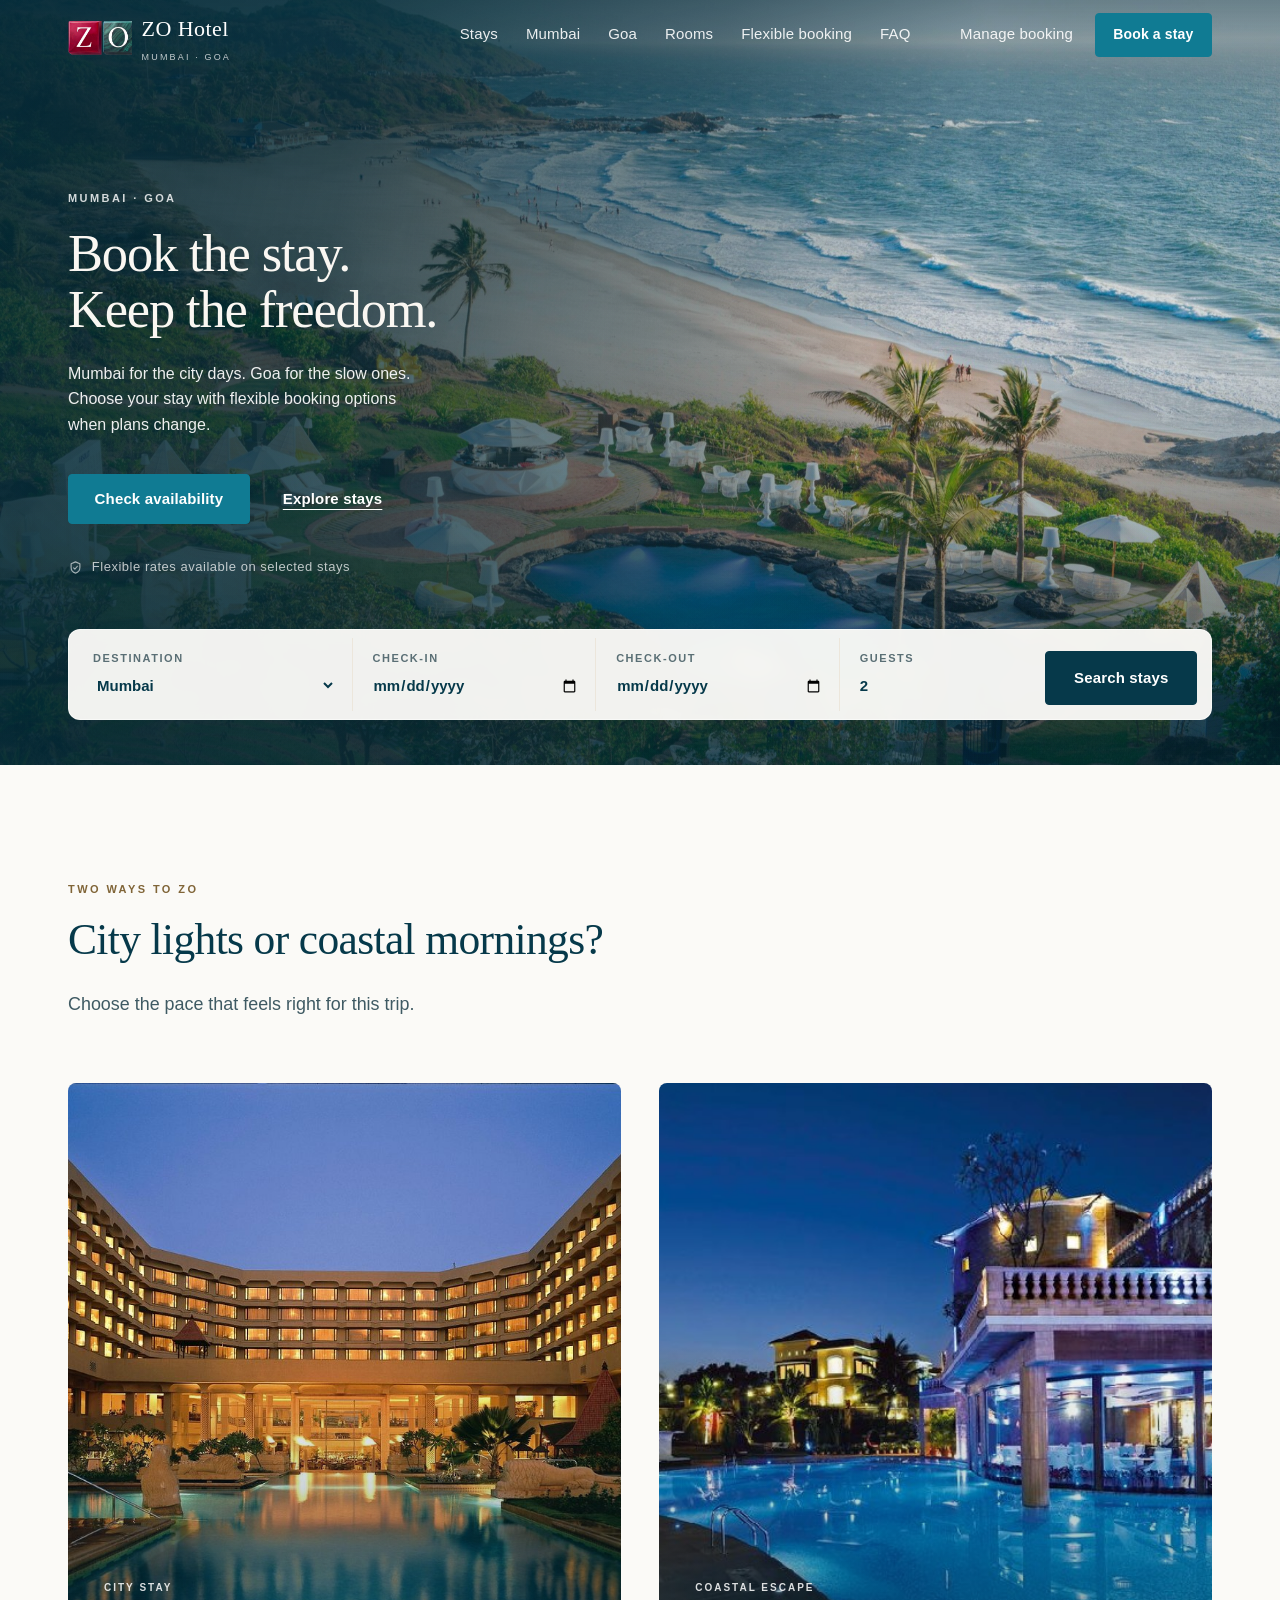
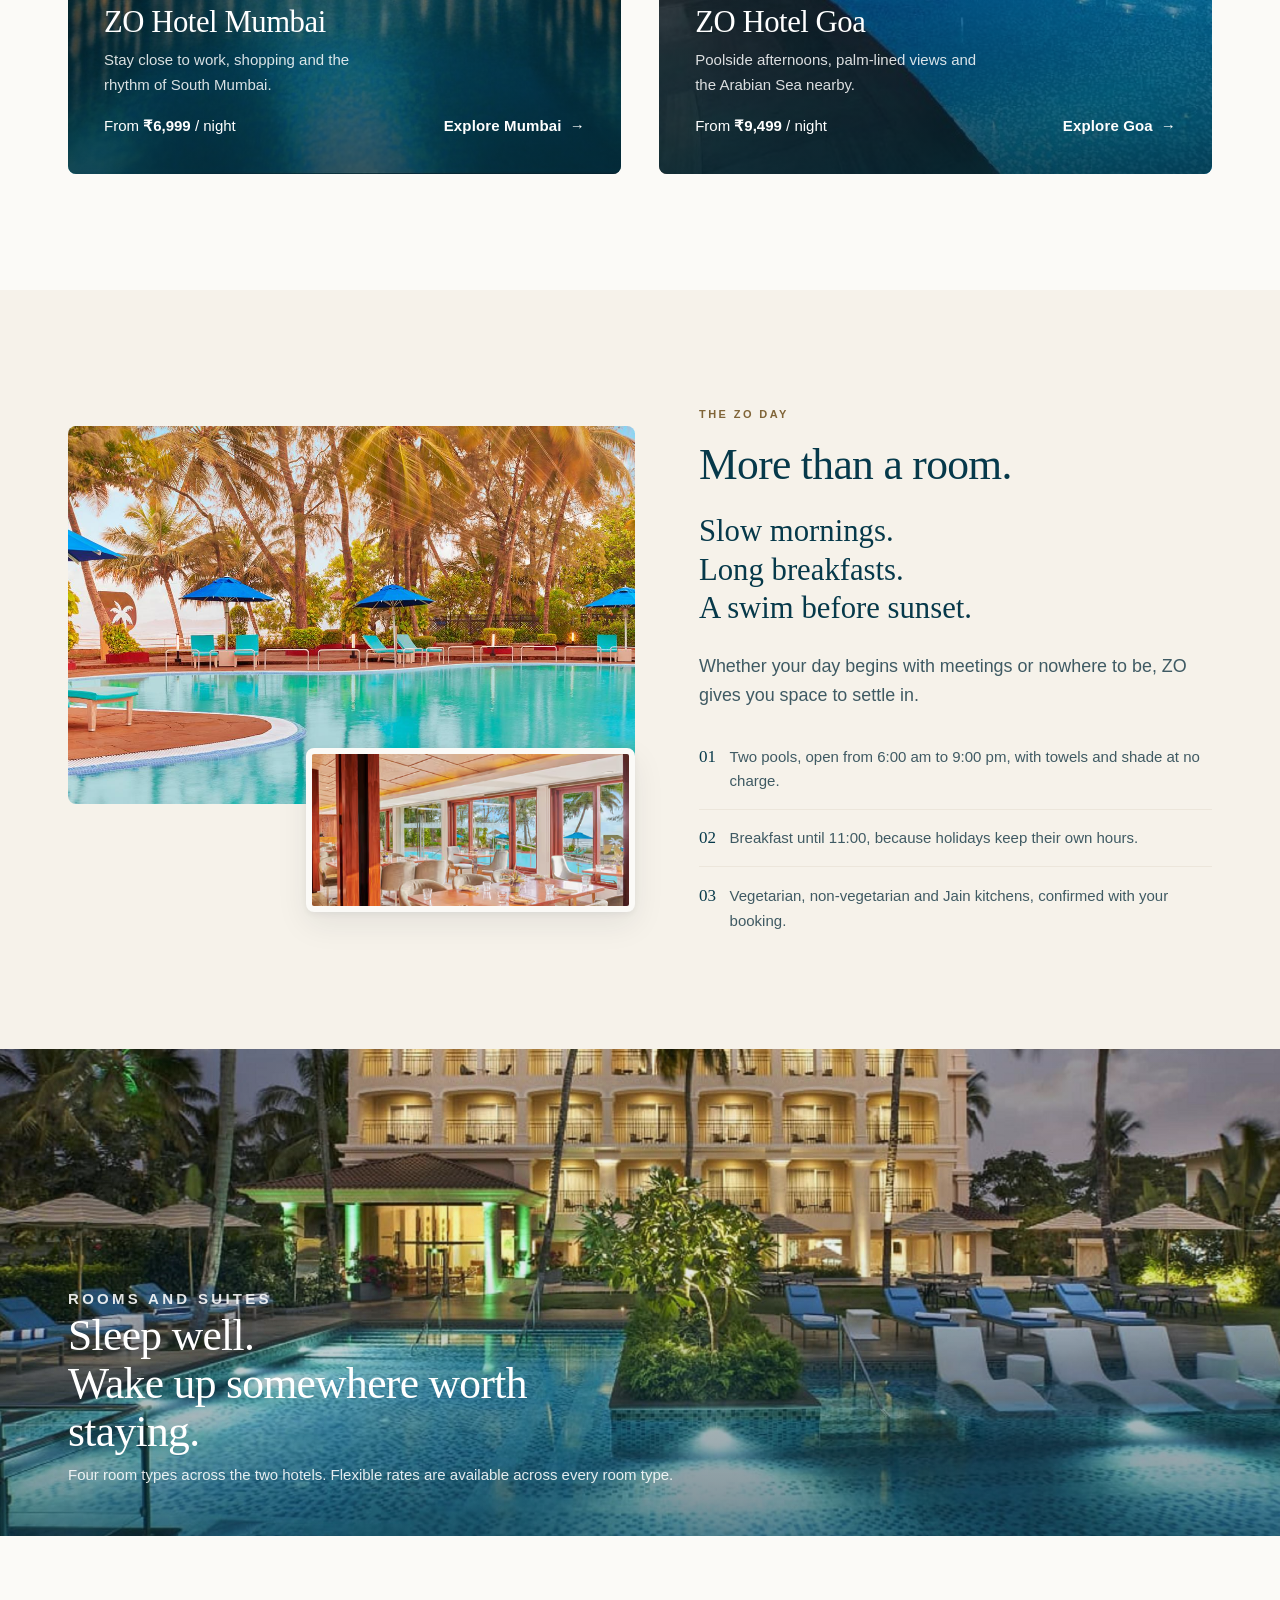
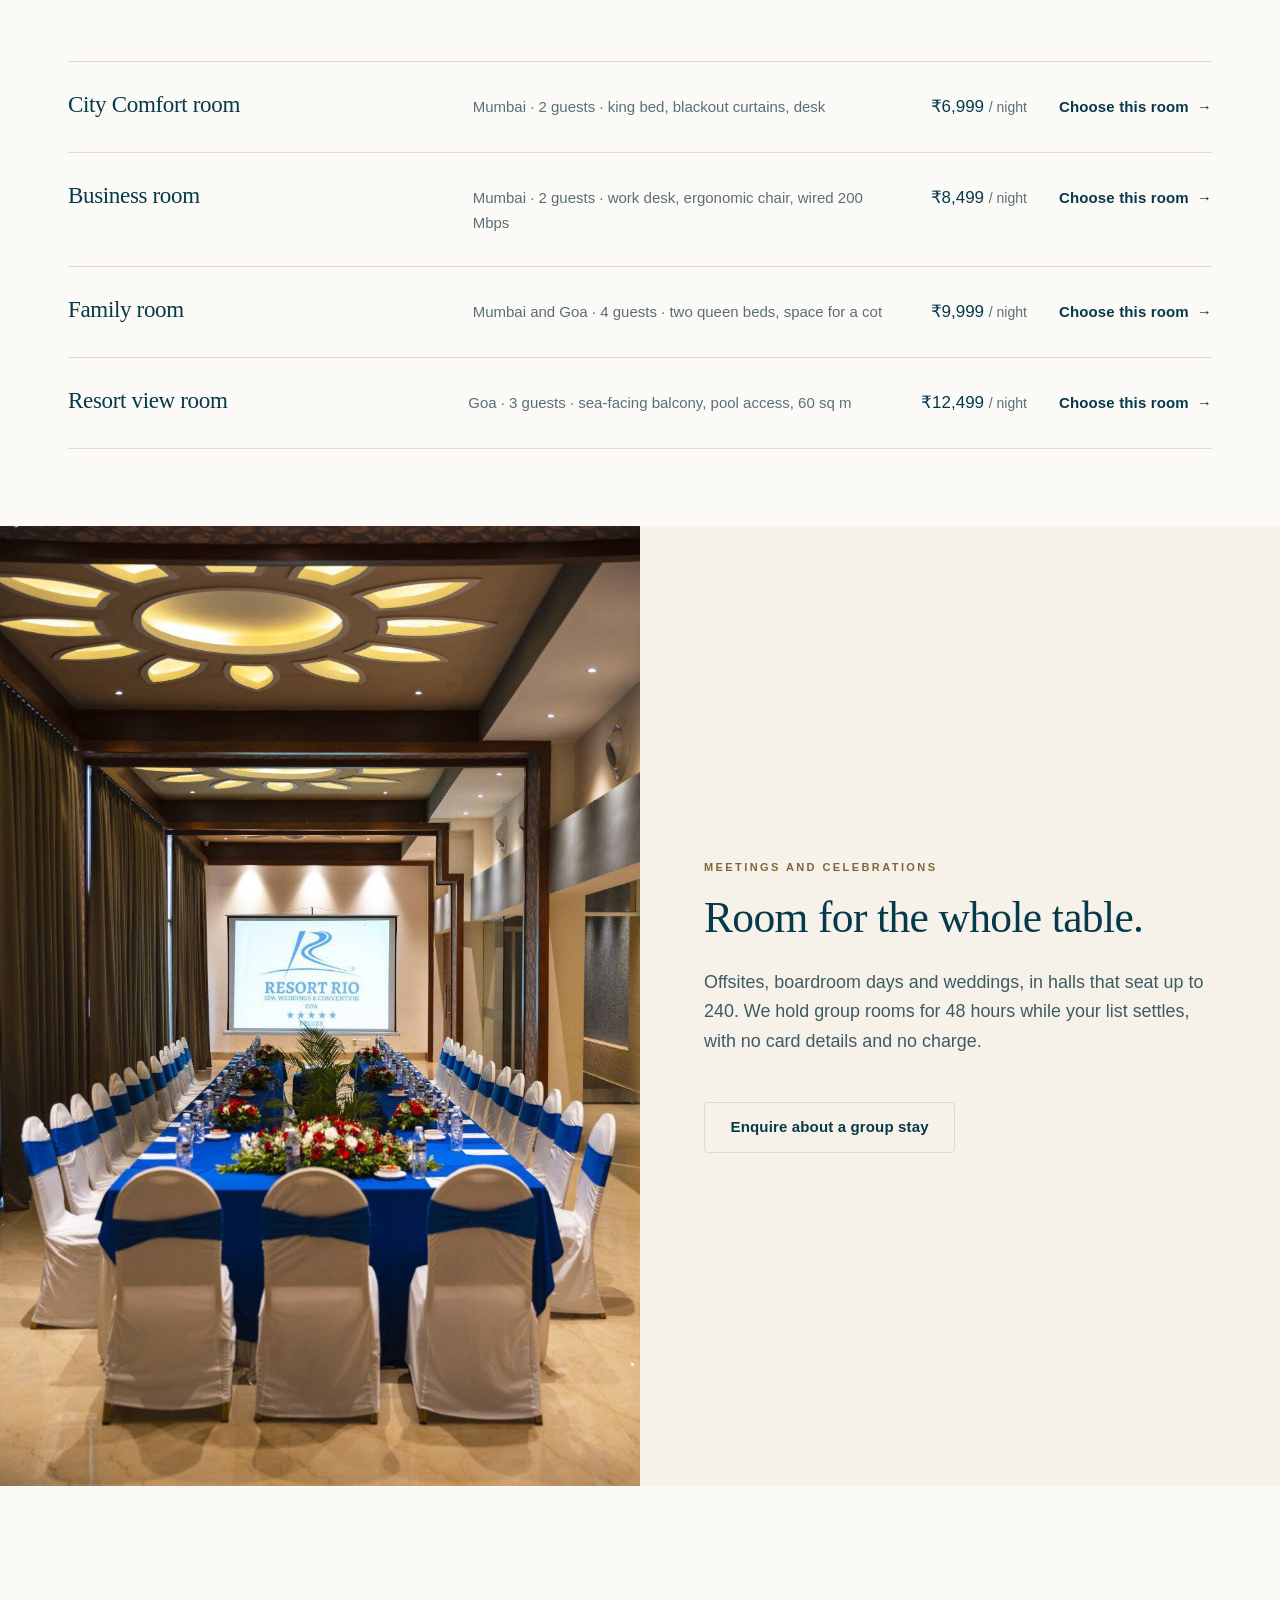
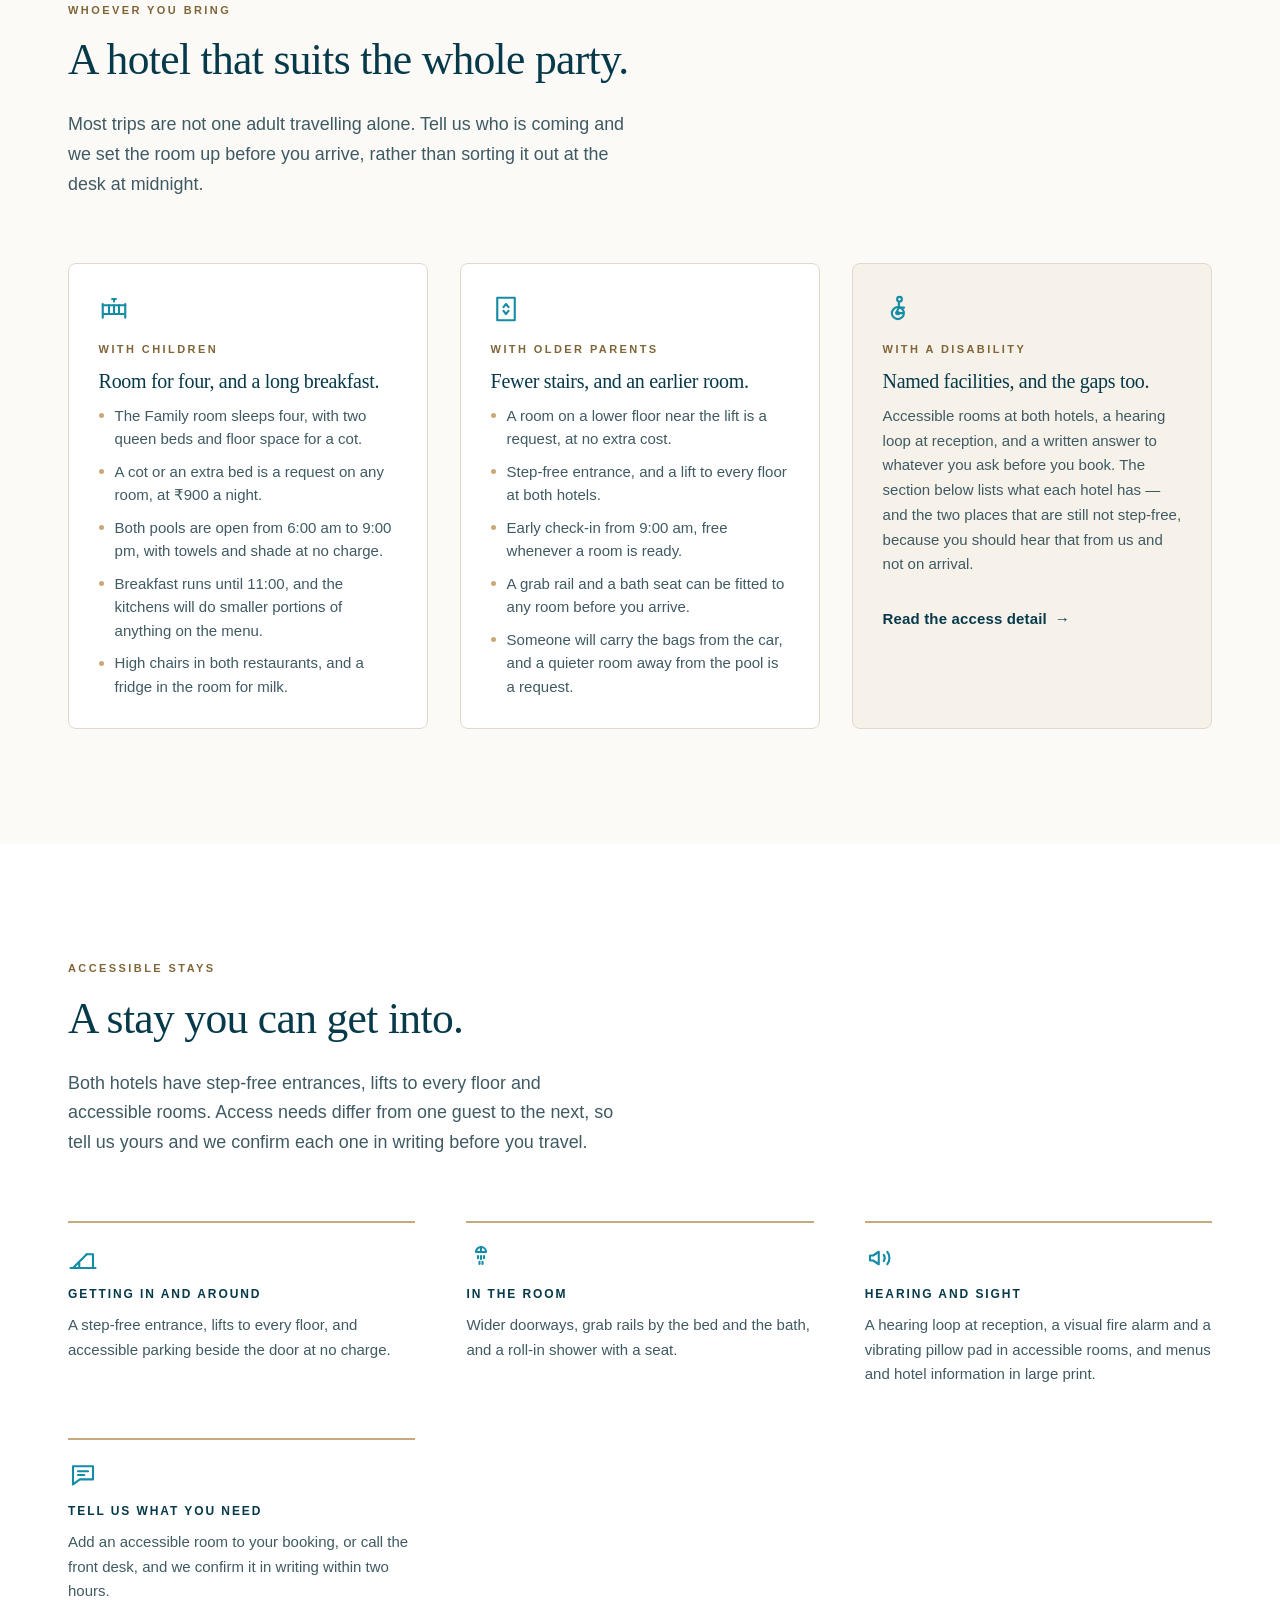
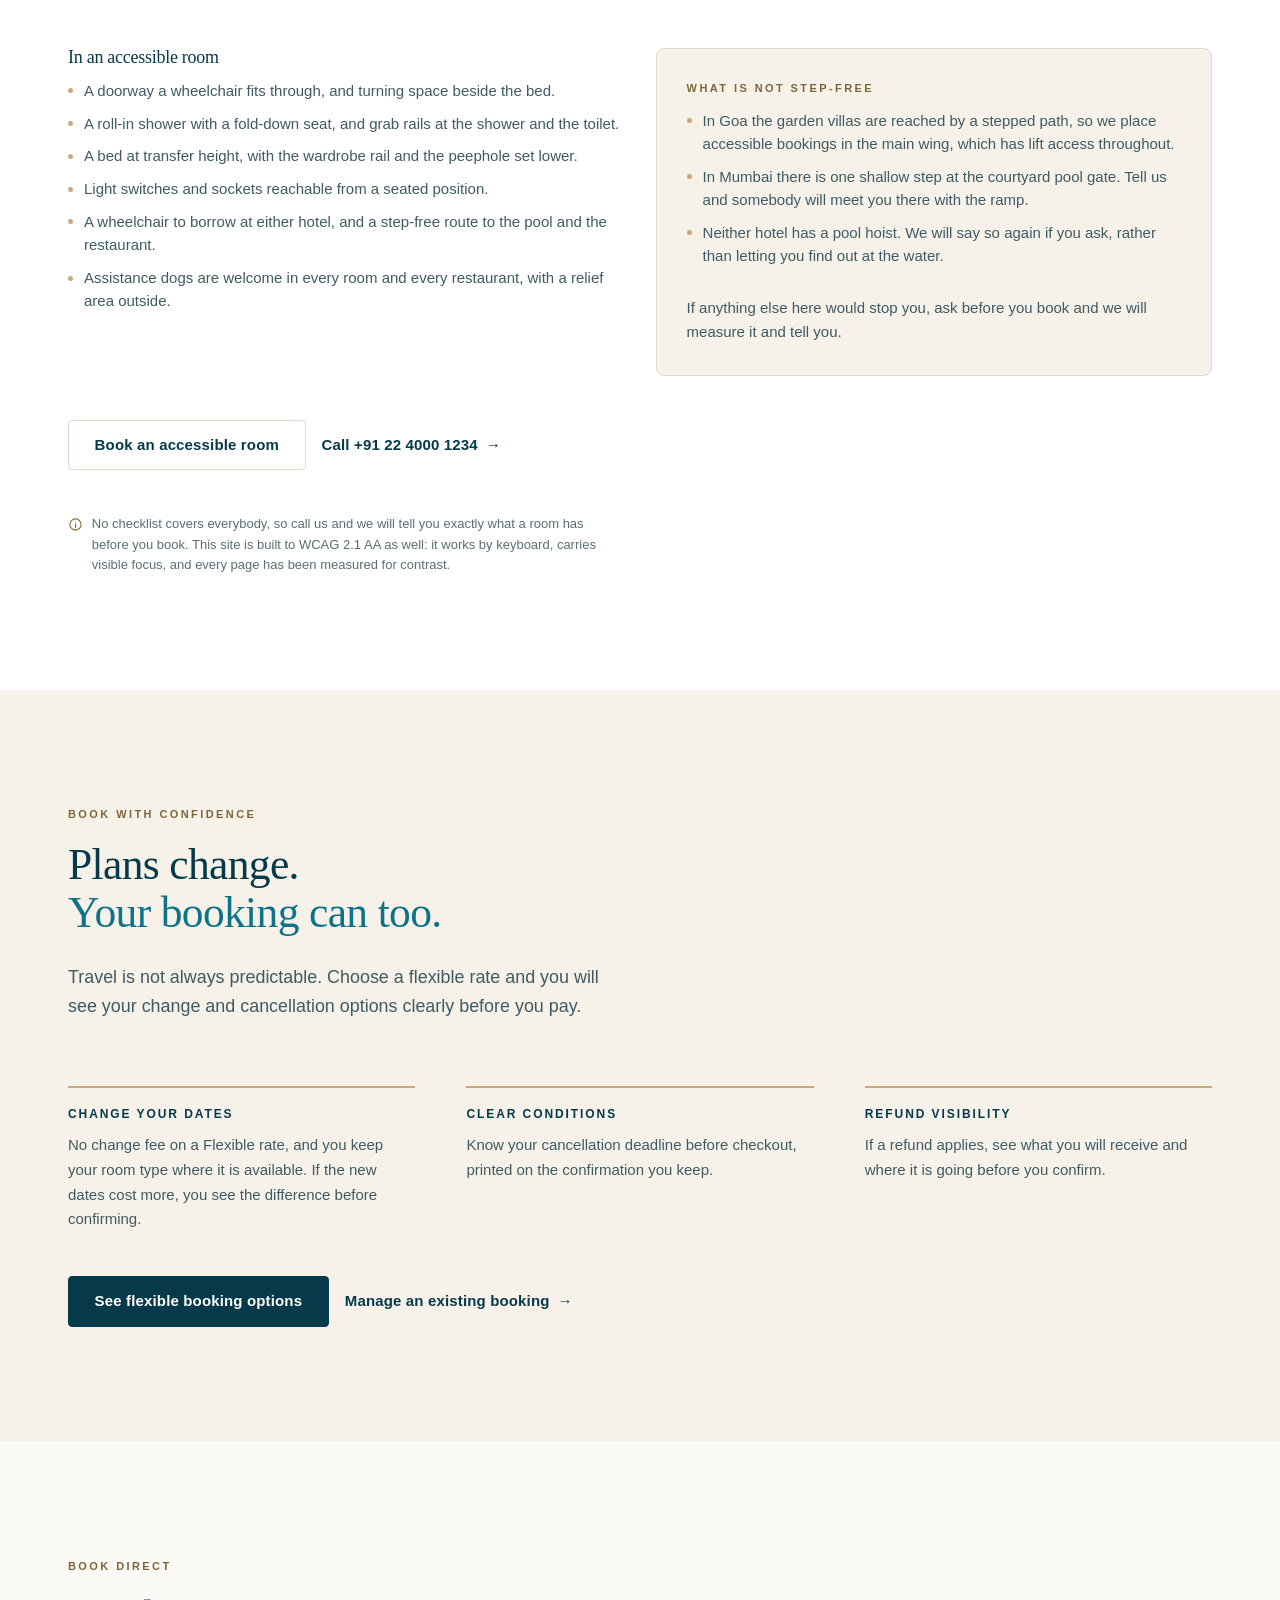
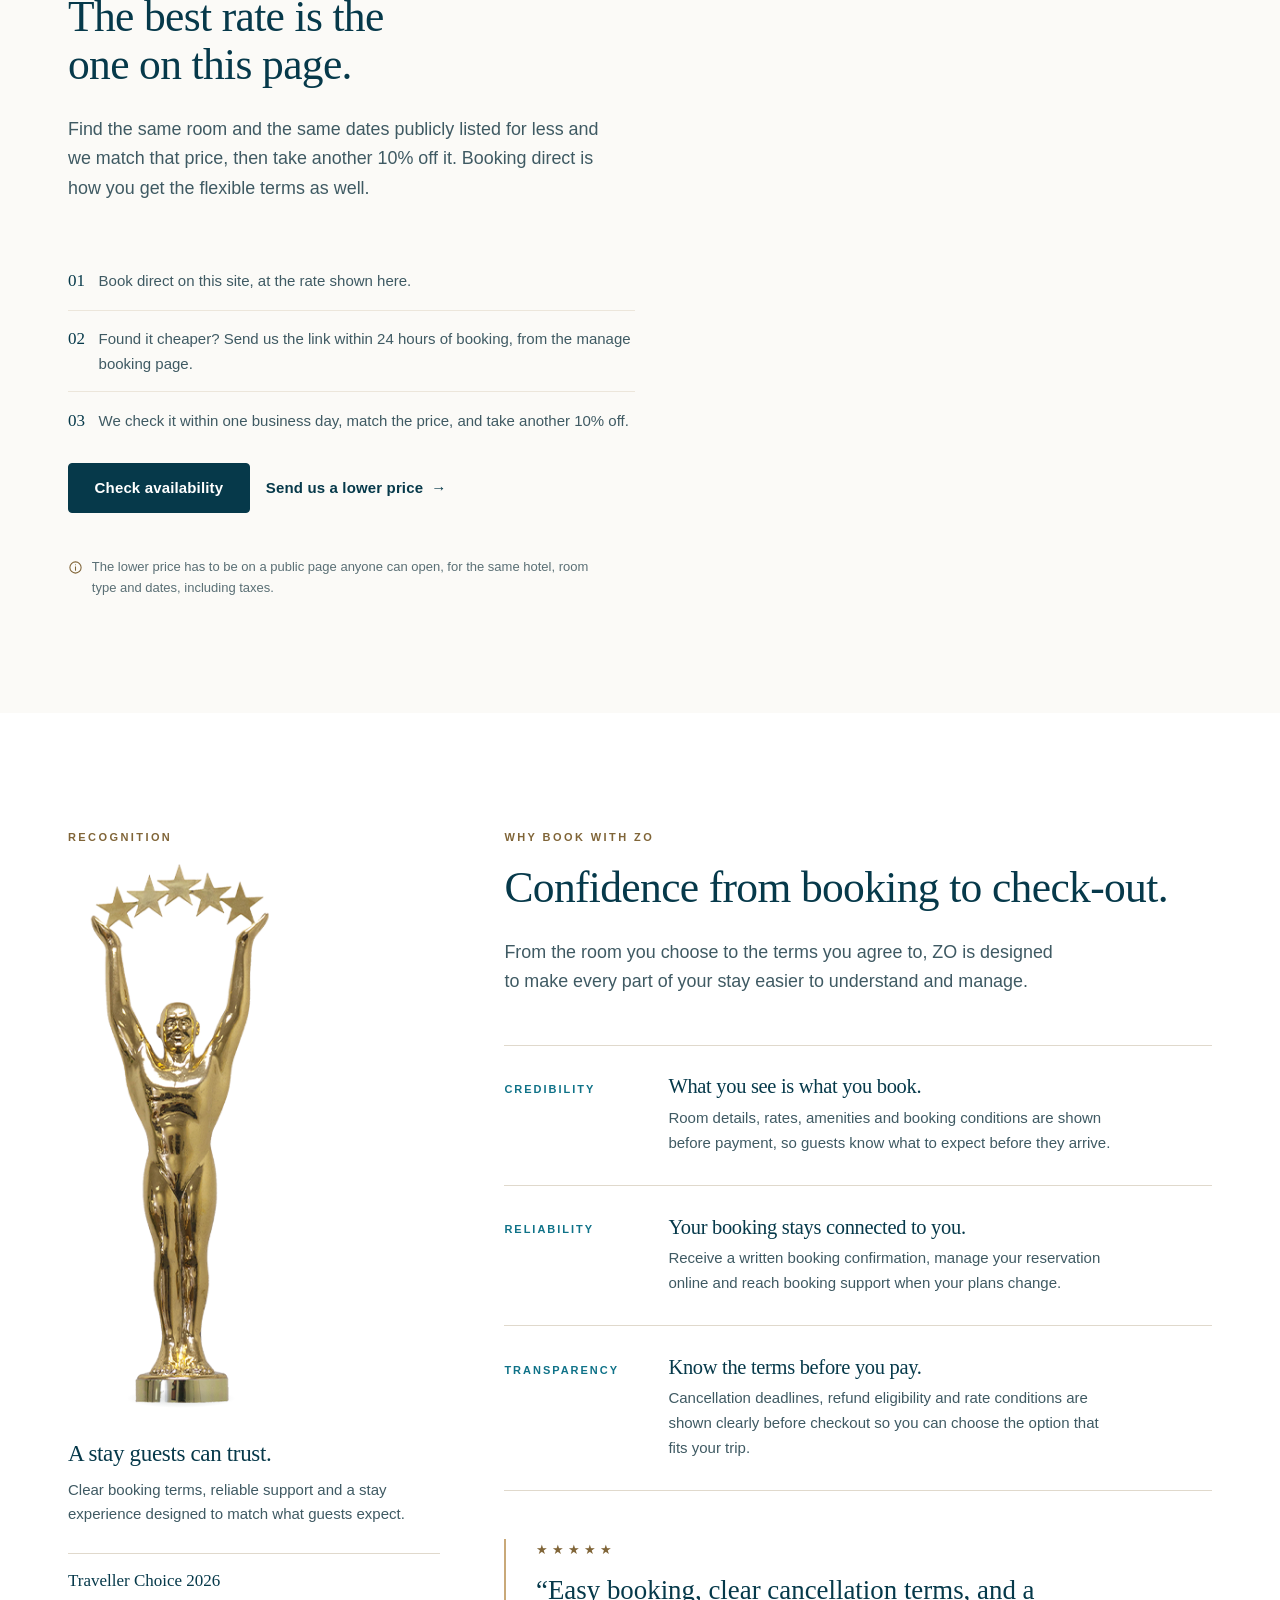
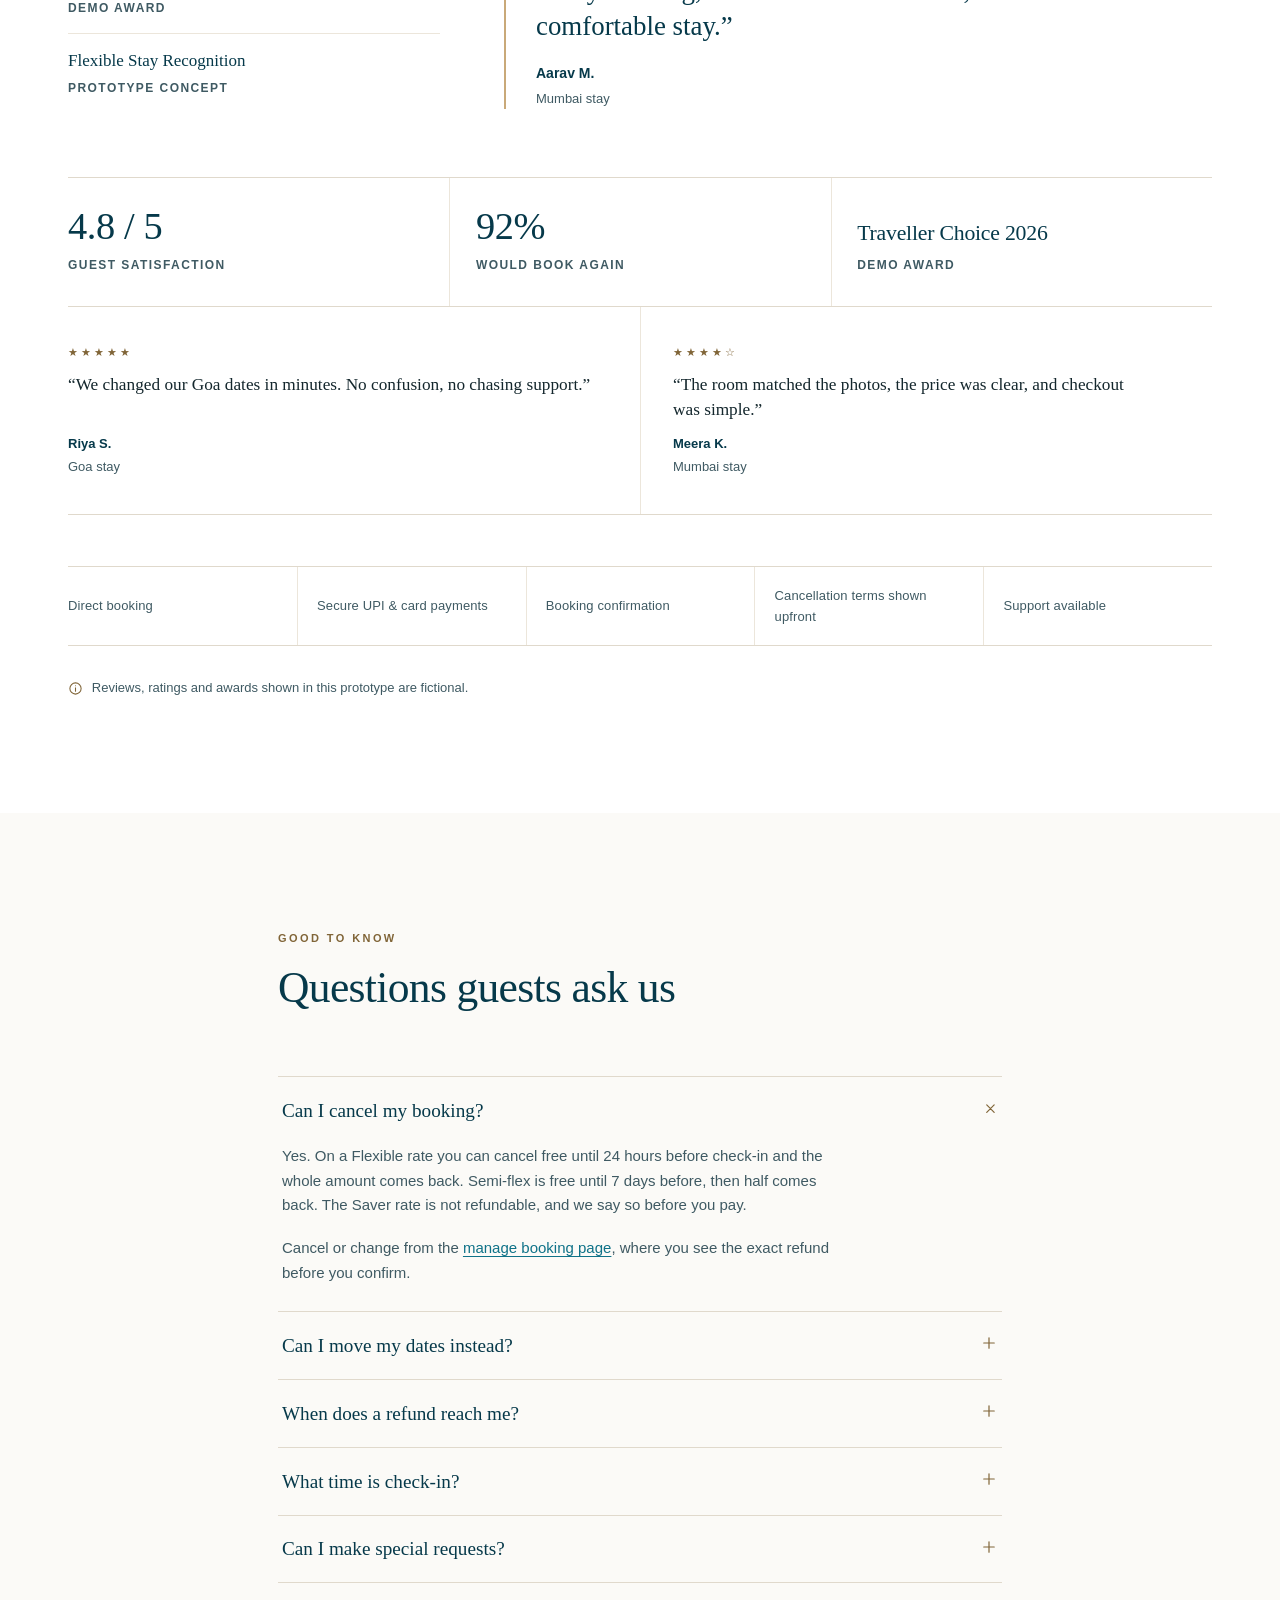
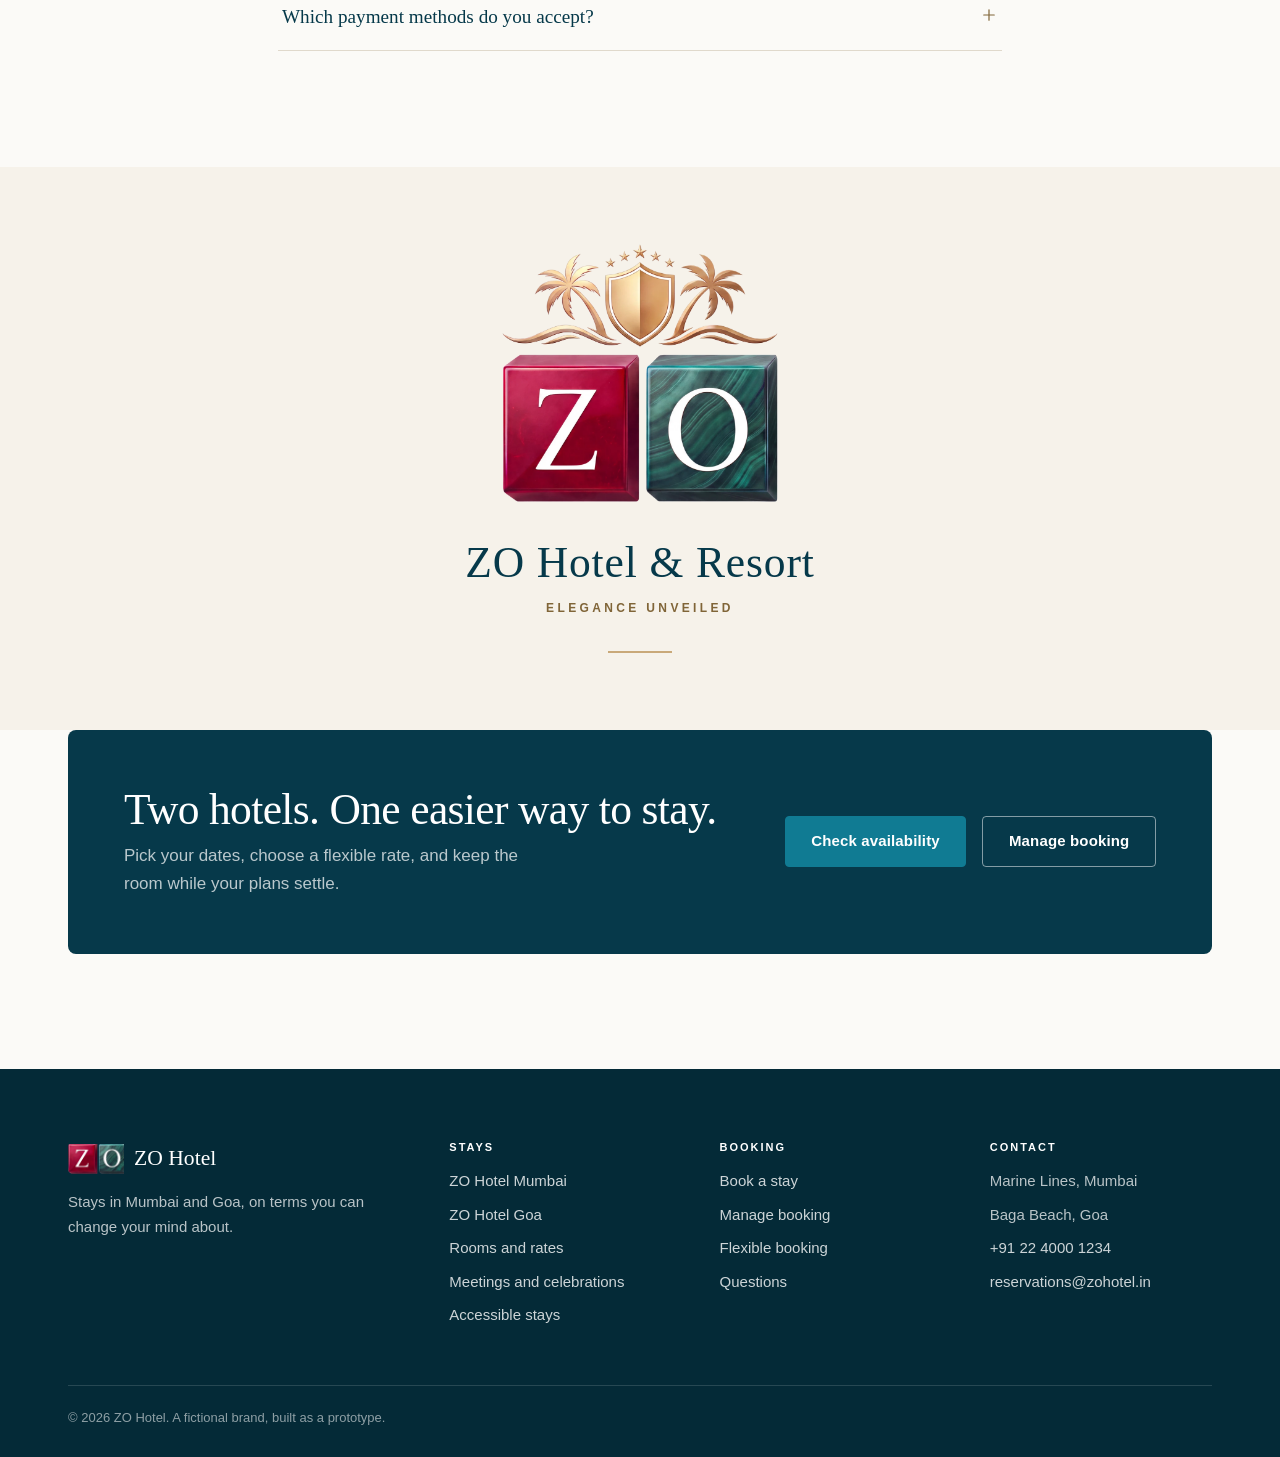
==== commit 20bad0eb: "Give the two audience sections pictograms rather than borrowed photographs Both sections were asked " ====
--- a/index.html
+++ b/index.html
@@ -306,6 +306,7 @@
       <div class="grid grid--3">
 
         <article class="card reveal">
+          <svg class="facticon" width="30" height="30" viewBox="0 0 24 24" fill="none" stroke="currentColor" stroke-width="1.7" stroke-linecap="round" stroke-linejoin="round" aria-hidden="true"><path d="M3 8v11"/><path d="M21 8v11"/><path d="M3 9h18"/><path d="M4 16h16"/><path d="M8 9v6"/><path d="M12 9v6"/><path d="M16 9v6"/><path d="M12 6V4"/><path d="M10.5 4h3"/></svg>
           <p class="eyebrow" style="margin-bottom:.75rem">With children</p>
           <h3 style="font-size:1.25rem">Room for four, and a long breakfast.</h3>
           <ul class="factlist mt-2">
@@ -318,6 +319,7 @@
         </article>
 
         <article class="card reveal reveal--d1">
+          <svg class="facticon" width="30" height="30" viewBox="0 0 24 24" fill="none" stroke="currentColor" stroke-width="1.7" stroke-linecap="round" stroke-linejoin="round" aria-hidden="true"><path d="M5 3h14v18H5z"/><path d="M10 10.5L12 8l2 2.5"/><path d="M10 13.5L12 16l2-2.5"/></svg>
           <p class="eyebrow" style="margin-bottom:.75rem">With older parents</p>
           <h3 style="font-size:1.25rem">Fewer stairs, and an earlier room.</h3>
           <ul class="factlist mt-2">
@@ -330,6 +332,7 @@
         </article>
 
         <article class="card card--ivory reveal reveal--d2">
+          <svg class="facticon" width="30" height="30" viewBox="0 0 24 24" fill="none" stroke="currentColor" stroke-width="1.7" stroke-linecap="round" stroke-linejoin="round" aria-hidden="true"><circle cx="13.2" cy="4.2" r="1.9"/><path d="M12.7 7v3.9h4.1"/><circle cx="11.9" cy="15.3" r="4.8"/><circle cx="11.9" cy="15.3" r="0.9"/><path d="M12.7 10.9L10.4 15.3h5.7"/></svg>
           <p class="eyebrow" style="margin-bottom:.75rem">With a disability</p>
           <h3 style="font-size:1.25rem">Named facilities, and the gaps too.</h3>
           <p class="small" style="color:var(--ink-soft)">
@@ -372,6 +375,7 @@
 
       <div class="benefits benefits--four">
         <div class="benefit reveal">
+          <svg class="facticon" width="30" height="30" viewBox="0 0 24 24" fill="none" stroke="currentColor" stroke-width="1.7" stroke-linecap="round" stroke-linejoin="round" aria-hidden="true"><path d="M2 20h20"/><path d="M4 20L15 9"/><path d="M15 9h5v11"/><path d="M9 20v-4"/></svg>
           <h3>Getting in and around</h3>
           <p>
             A step-free entrance, lifts to every floor, and accessible parking beside the door at
@@ -379,12 +383,14 @@
           </p>
         </div>
         <div class="benefit reveal reveal--d1">
+          <svg class="facticon" width="30" height="30" viewBox="0 0 24 24" fill="none" stroke="currentColor" stroke-width="1.7" stroke-linecap="round" stroke-linejoin="round" aria-hidden="true"><path d="M12 3v3.4"/><path d="M8 7.2a4 4 0 0 1 8 0z"/><path d="M9.6 10.4v1.8"/><path d="M12 10.4v2.4"/><path d="M14.4 10.4v1.8"/><path d="M10.8 15v1.8"/><path d="M13.2 15v1.8"/></svg>
           <h3>In the room</h3>
           <p>
             Wider doorways, grab rails by the bed and the bath, and a roll-in shower with a seat.
           </p>
         </div>
         <div class="benefit reveal reveal--d2">
+          <svg class="facticon" width="30" height="30" viewBox="0 0 24 24" fill="none" stroke="currentColor" stroke-width="1.7" stroke-linecap="round" stroke-linejoin="round" aria-hidden="true"><path d="M4 10v4h2.5L11 17V7L6.5 10H4z"/><path d="M15 9.5a4.5 4.5 0 0 1 0 5"/><path d="M17.8 7a8 8 0 0 1 0 10"/></svg>
           <h3>Hearing and sight</h3>
           <p>
             A hearing loop at reception, a visual fire alarm and a vibrating pillow pad in
@@ -392,6 +398,7 @@
           </p>
         </div>
         <div class="benefit reveal reveal--d3">
+          <svg class="facticon" width="30" height="30" viewBox="0 0 24 24" fill="none" stroke="currentColor" stroke-width="1.7" stroke-linecap="round" stroke-linejoin="round" aria-hidden="true"><path d="M4 5h16v10.5H9.5L4 19.5V5z"/><path d="M8 9h8"/><path d="M8 12h5"/></svg>
           <h3>Tell us what you need</h3>
           <p>
             Add an accessible room to your booking, or call the front desk, and we confirm it in
--- a/assets/css/main.css
+++ b/assets/css/main.css
@@ -1033,6 +1033,17 @@
    section 8, so "what this room has" reads the same wherever it appears.
    Unlike .keep-list it carries no background of its own, which is what lets it
    sit inside a card without nesting one box in another. */
+/* Pictograms rather than photographs, for the two sections about who the hotel
+   suits. Commons holds no brand-free photograph of a grab rail, a lift or a
+   step-free entrance — every hotel-looking result is a competitor's property,
+   and the rest is transport infrastructure or a military medical wing. All
+   seven supplied photographs are already on this page once each, so reusing one
+   would just read as repetition. For facility information a pictogram is the
+   convention in any case: a guest scanning for "is there a roll-in shower"
+   reads a symbol faster than a photograph of somebody else's bathroom. */
+.facticon { display: block; color: var(--teal); margin-bottom: 0.9rem; }
+.card .facticon { margin-bottom: 1rem; }
+
 .factlist { list-style: none; margin: 0; padding: 0; display: grid; gap: 0.6rem; }
 .factlist li {
   position: relative; margin: 0; padding-left: 1rem;
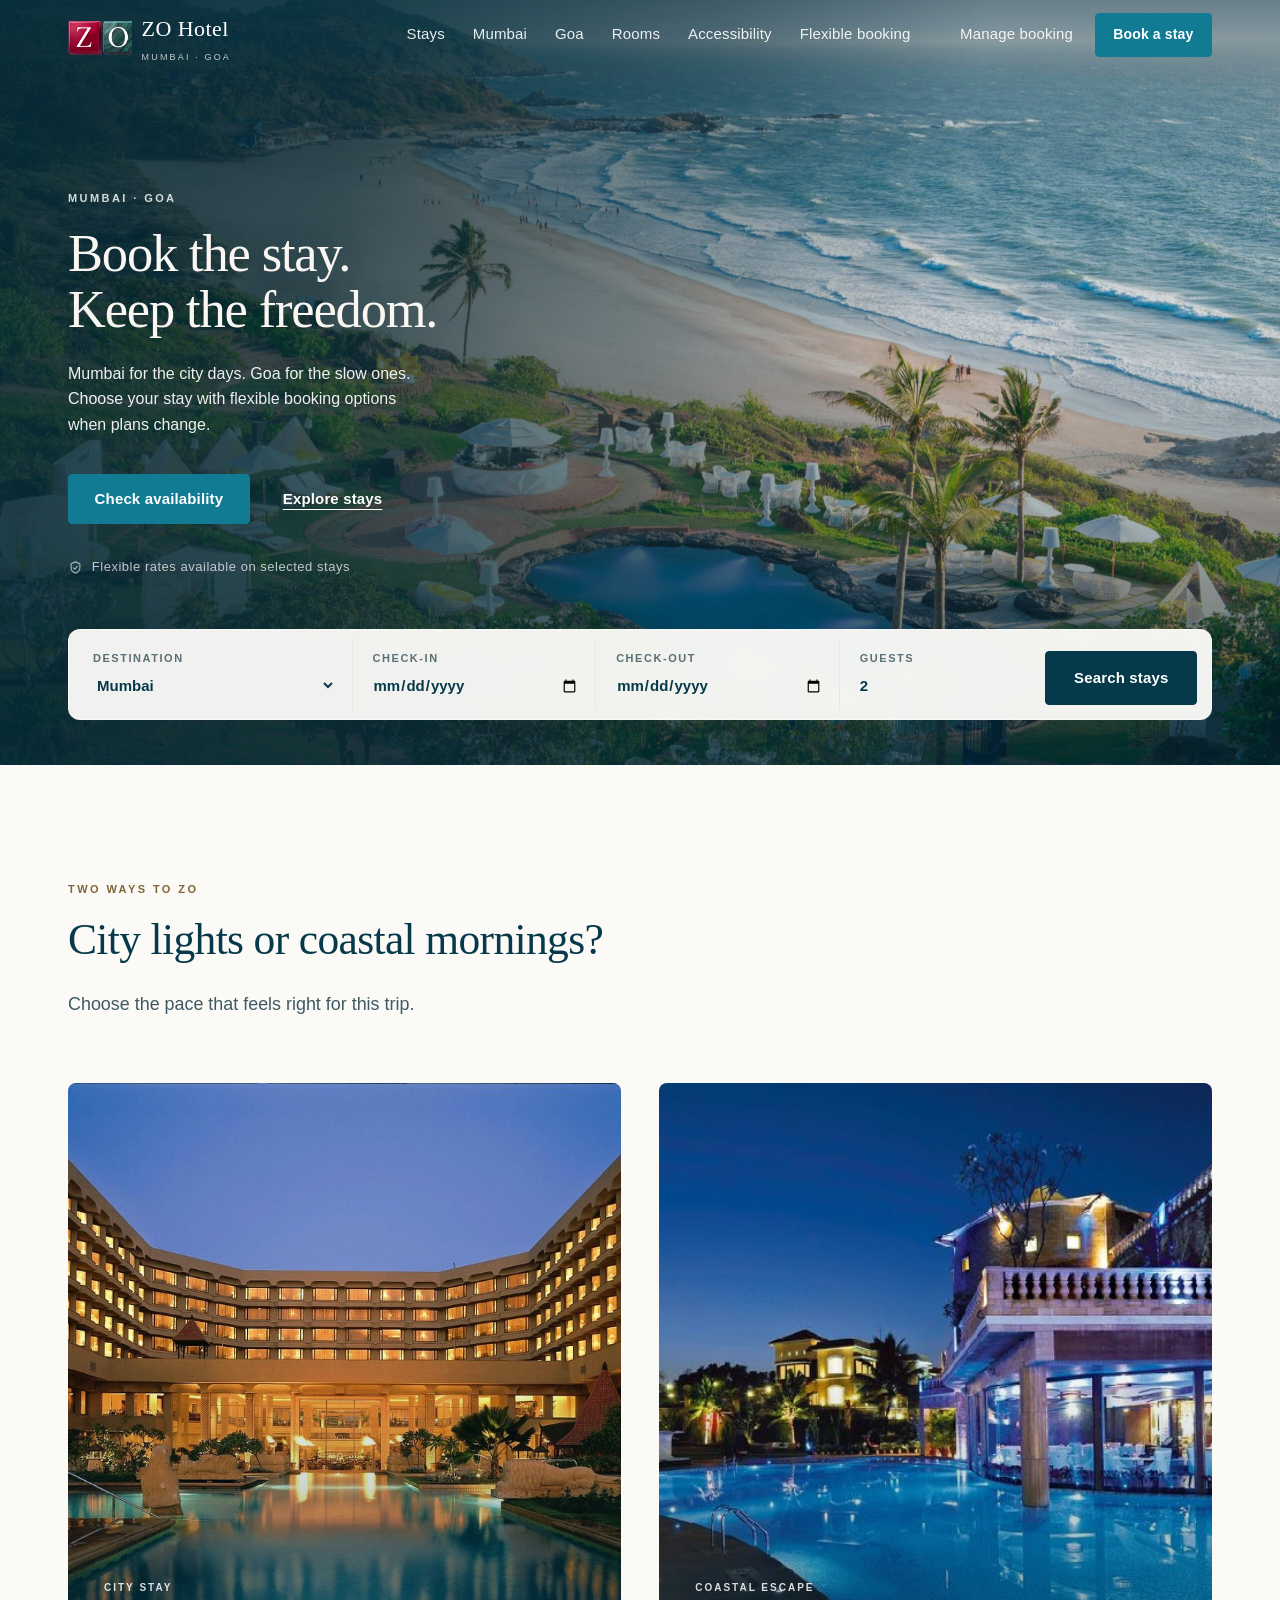
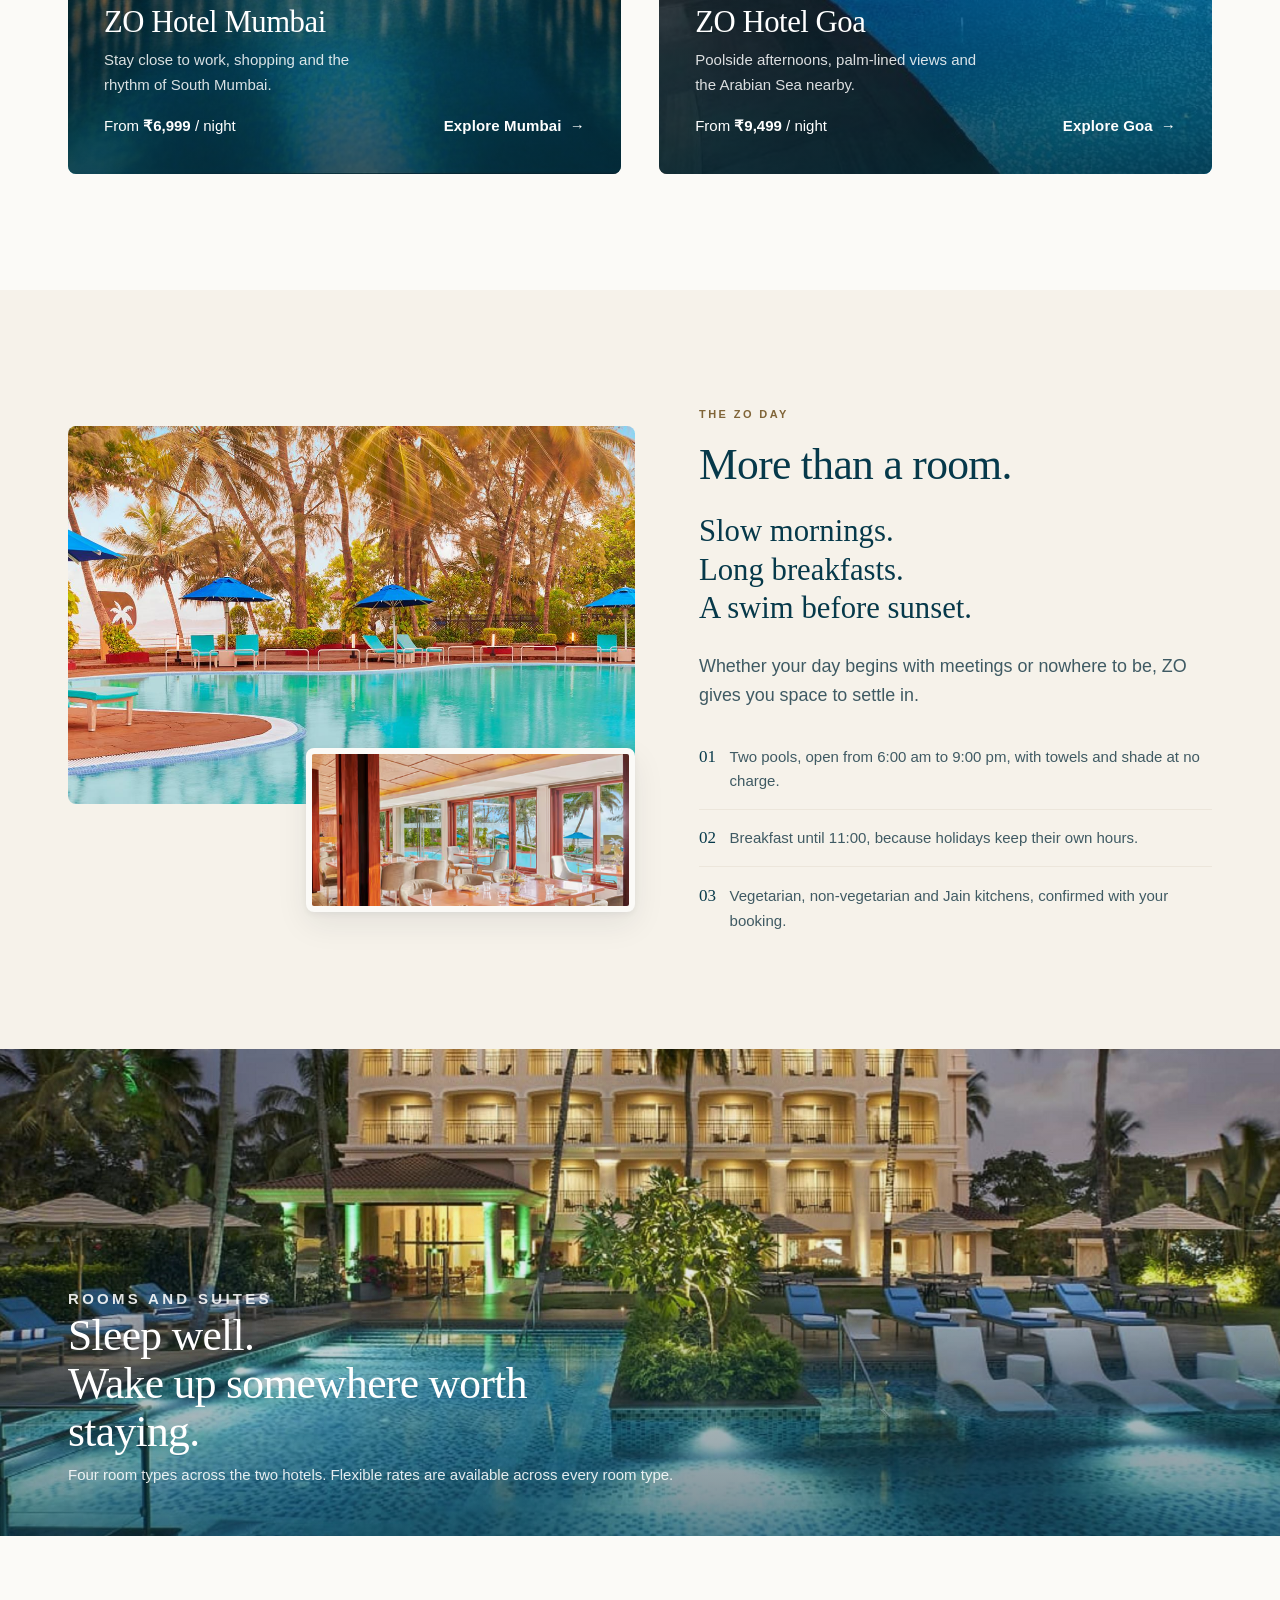
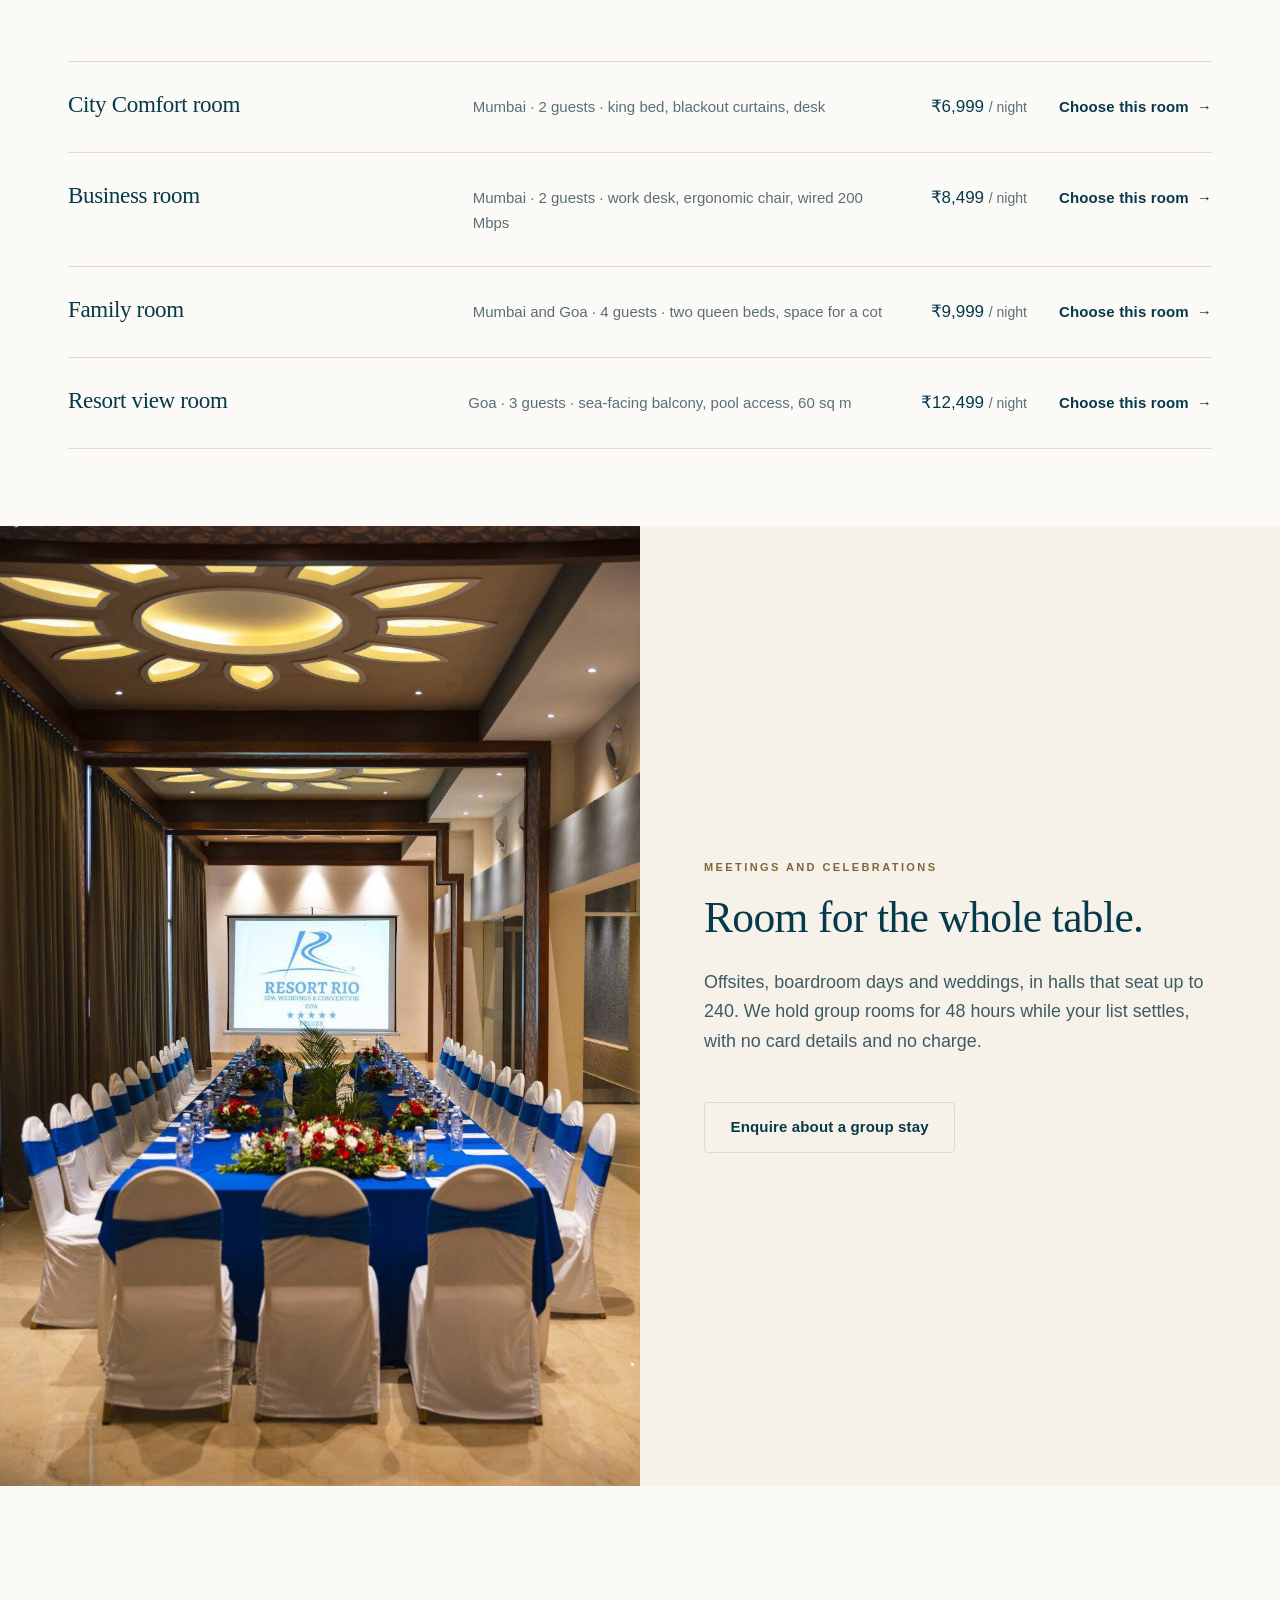
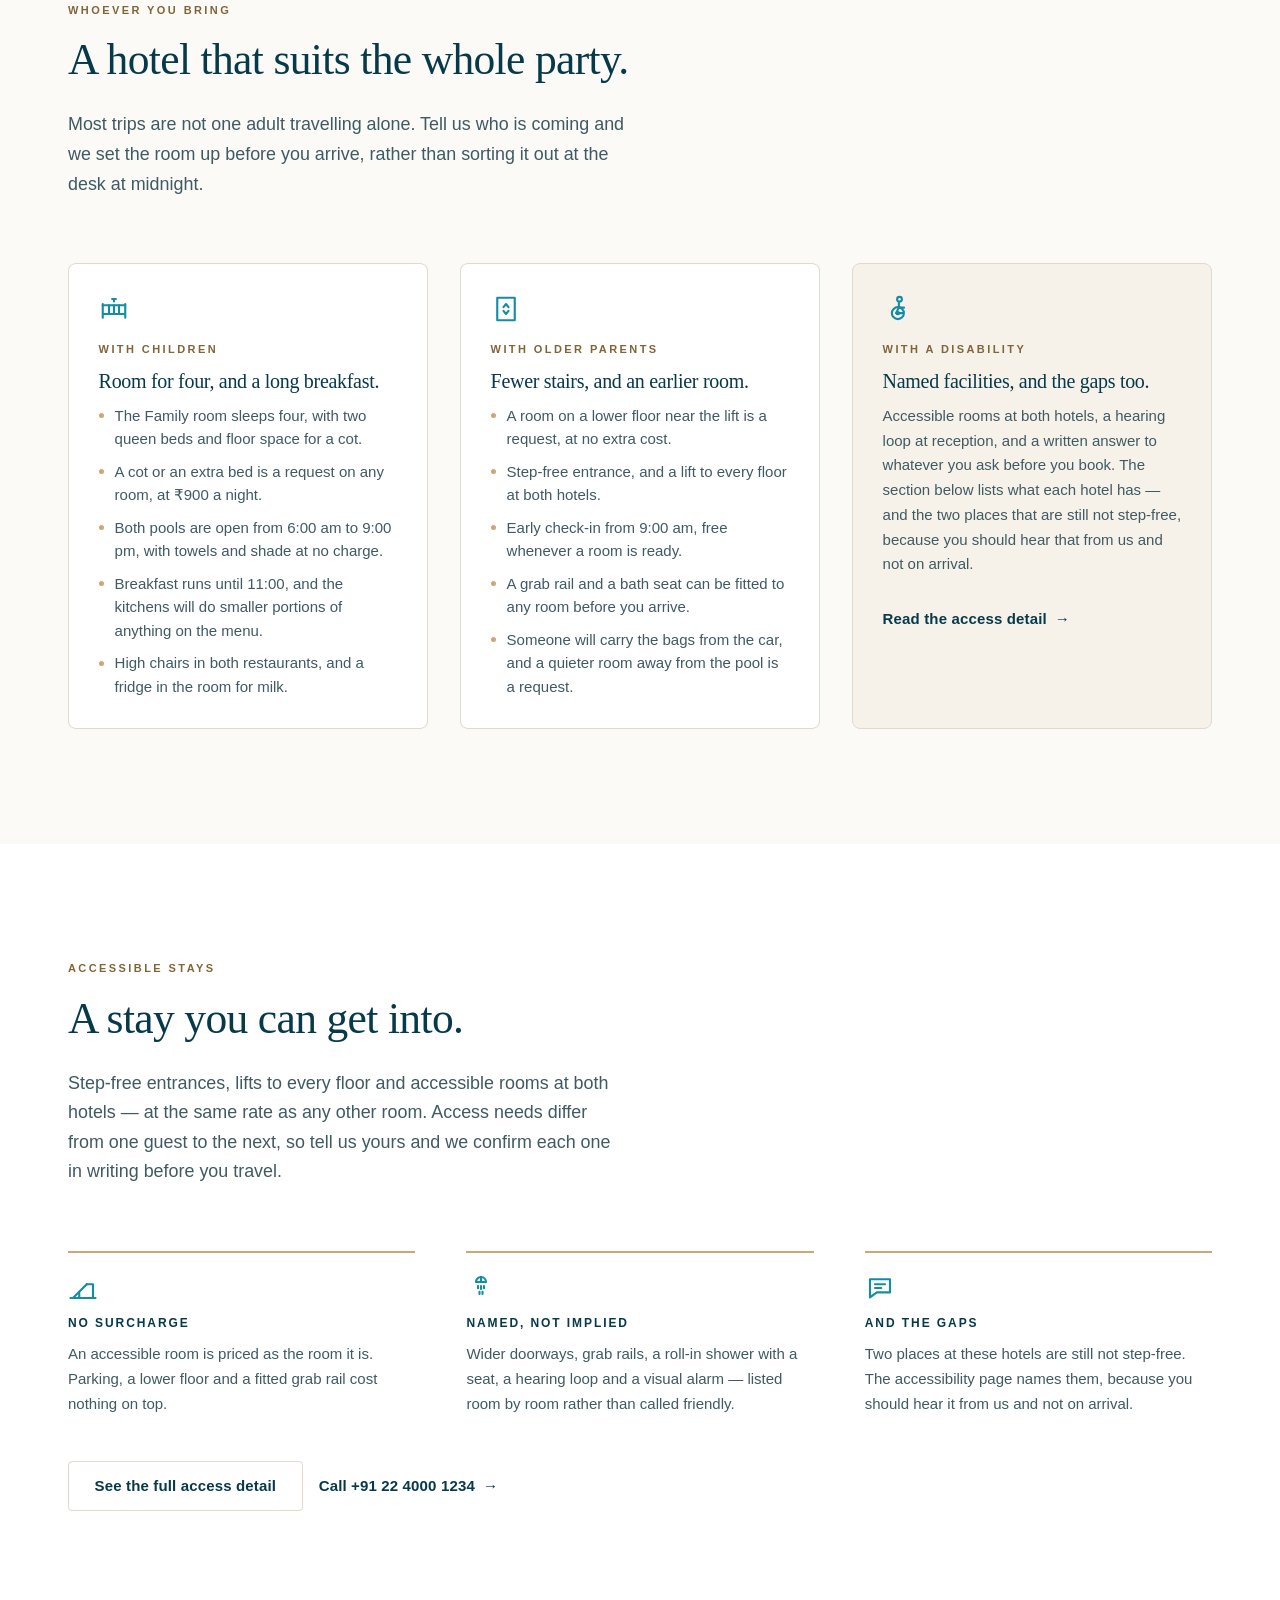
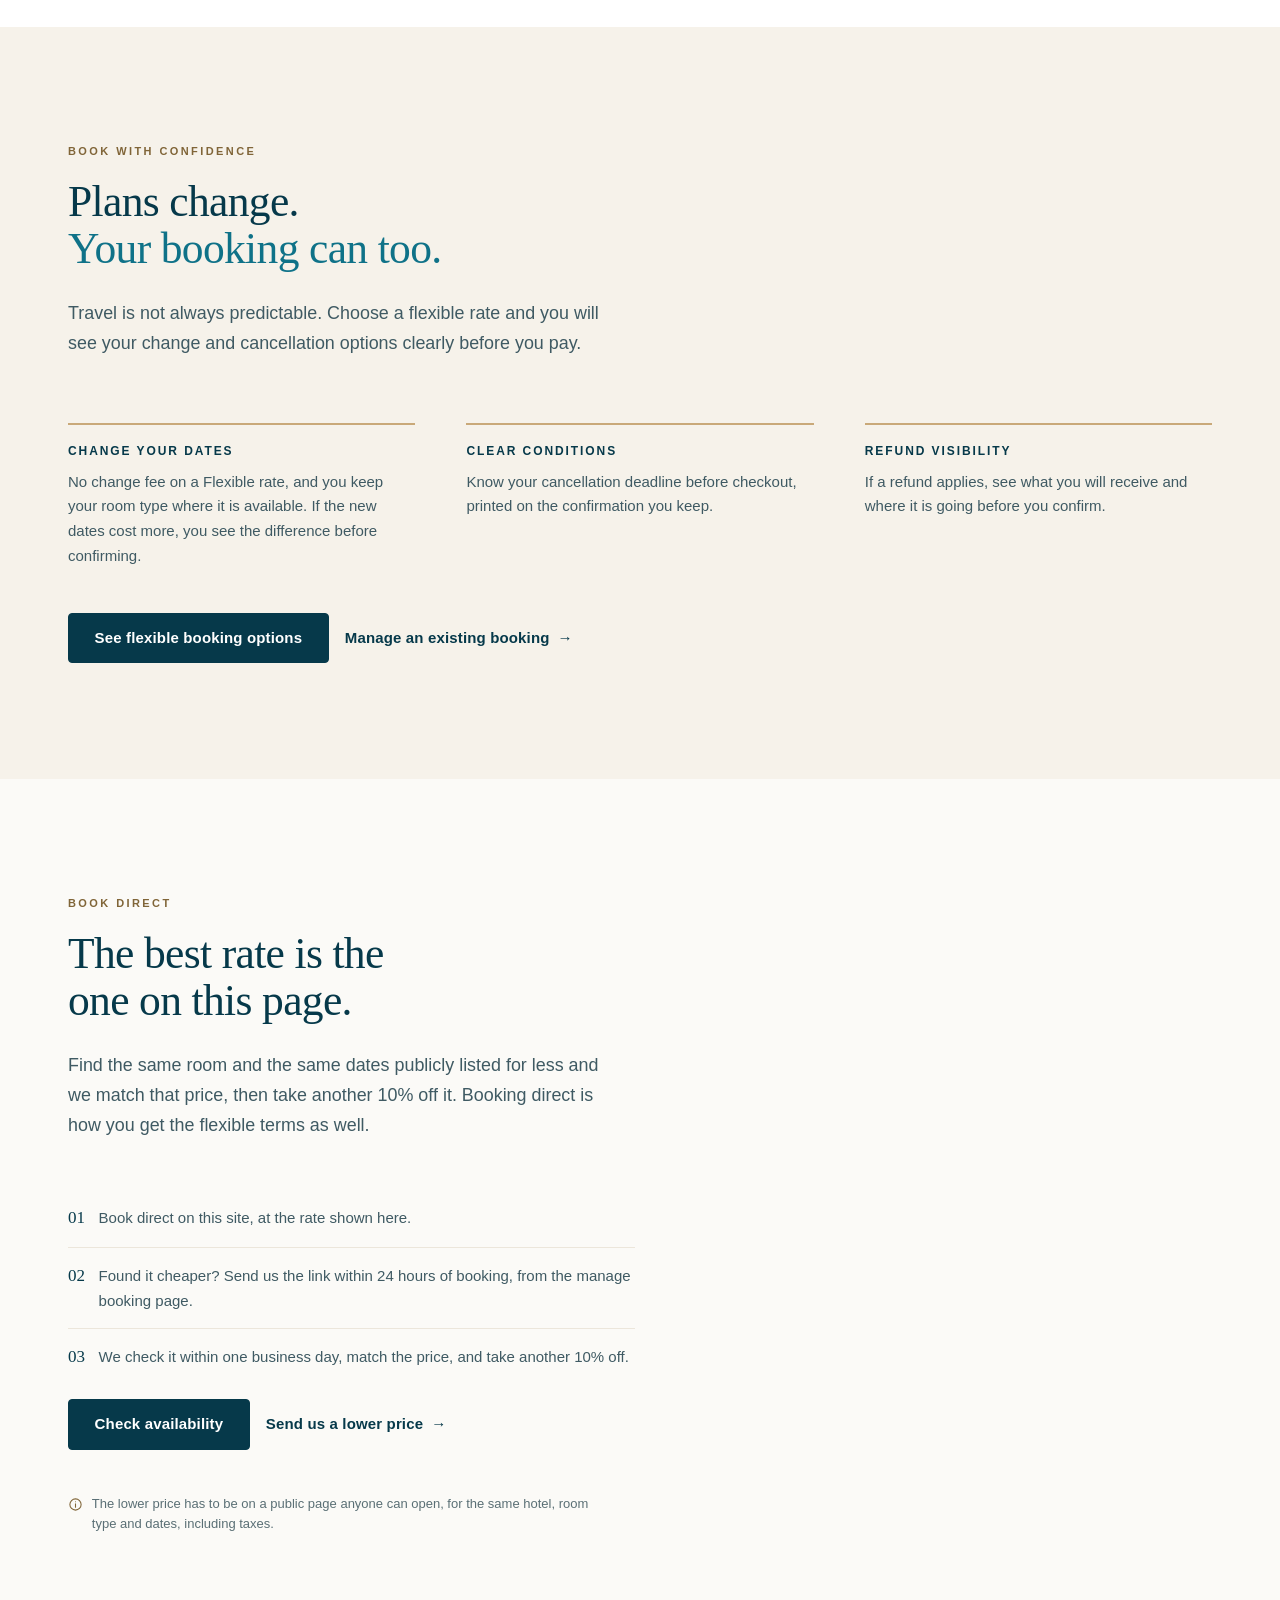
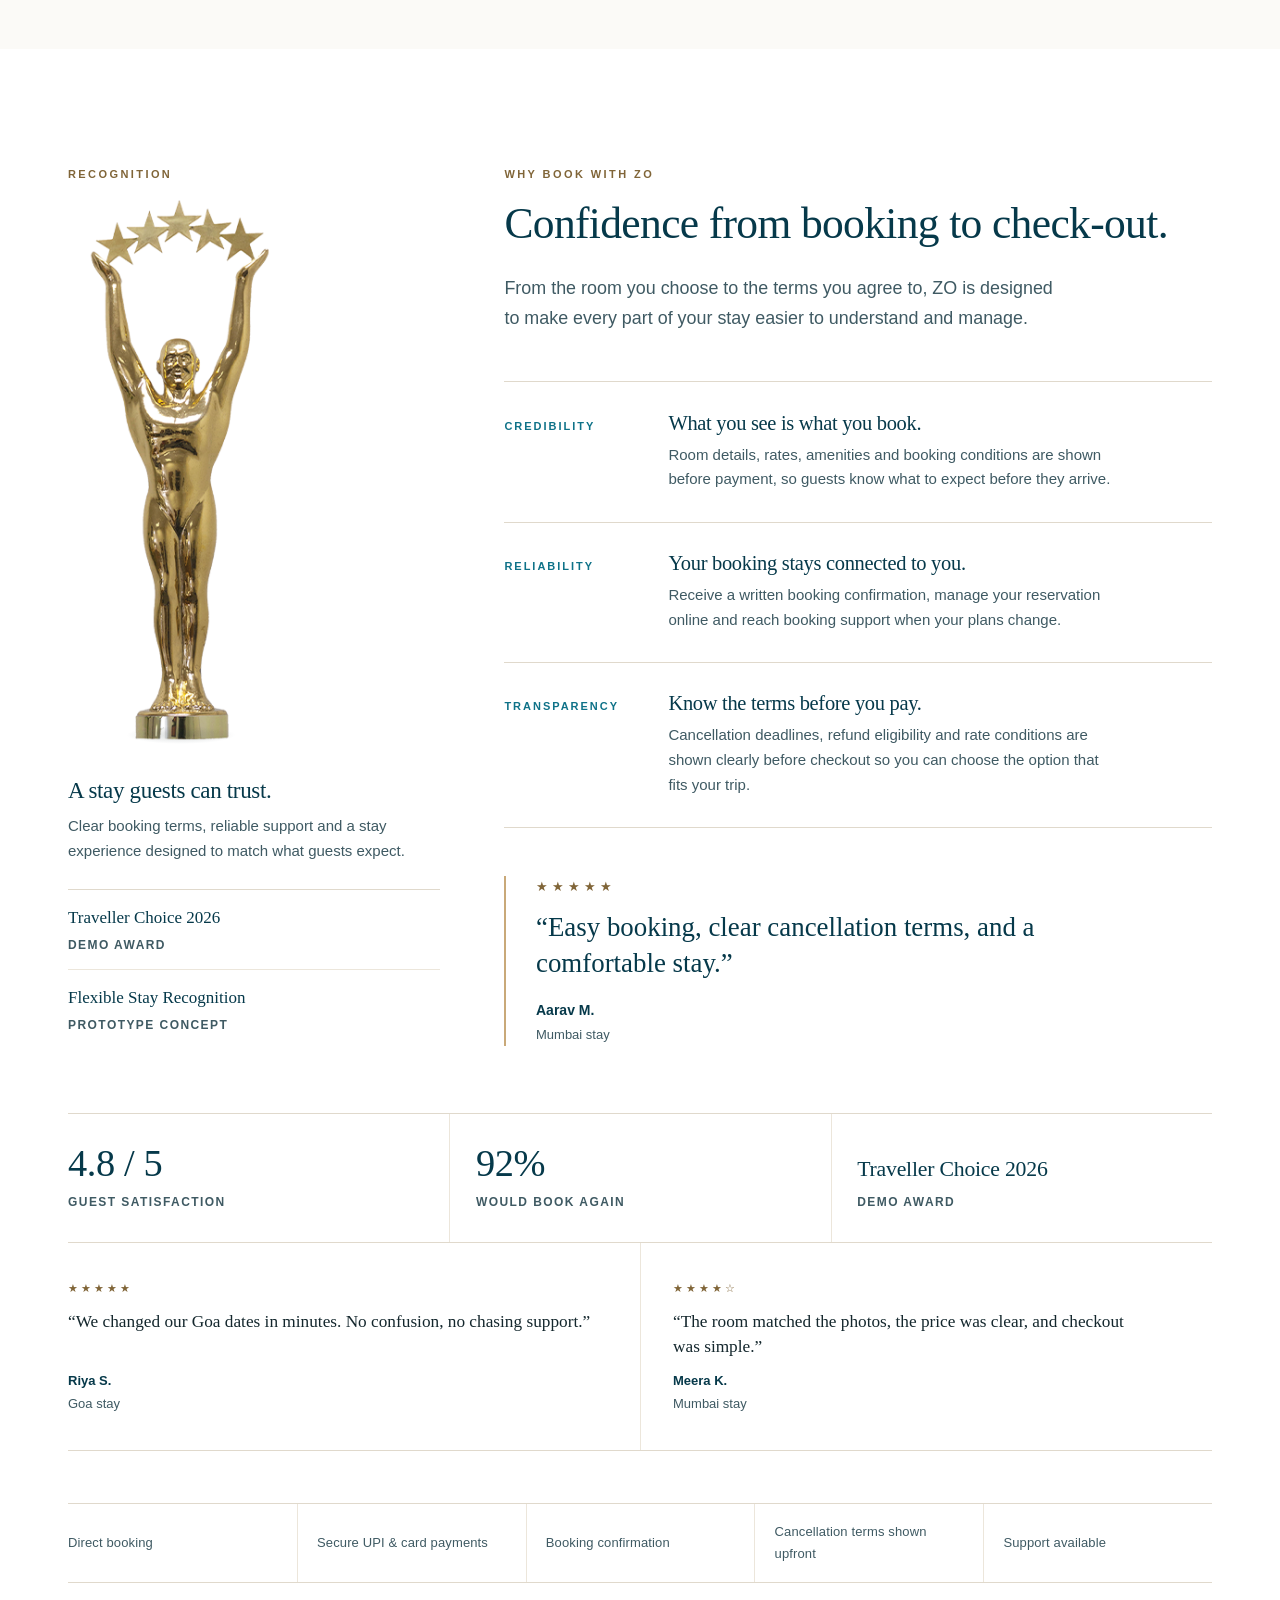
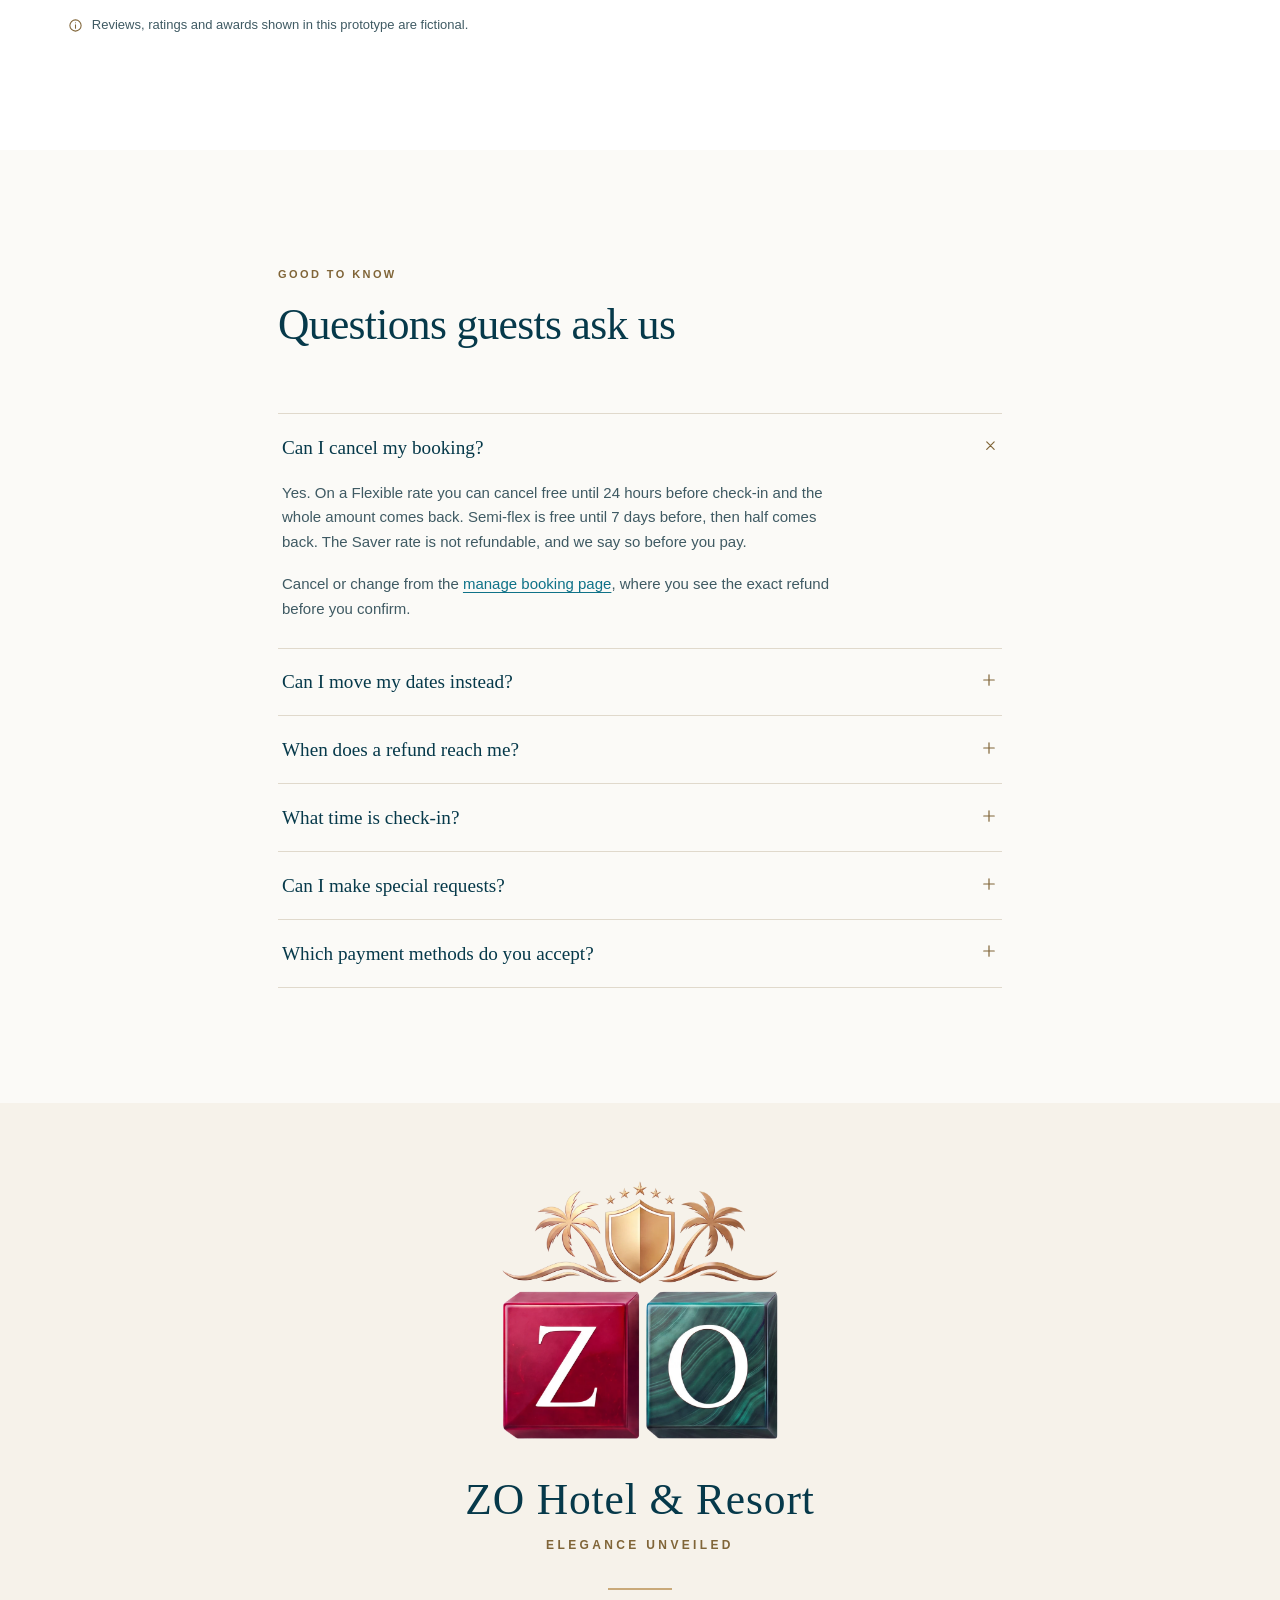
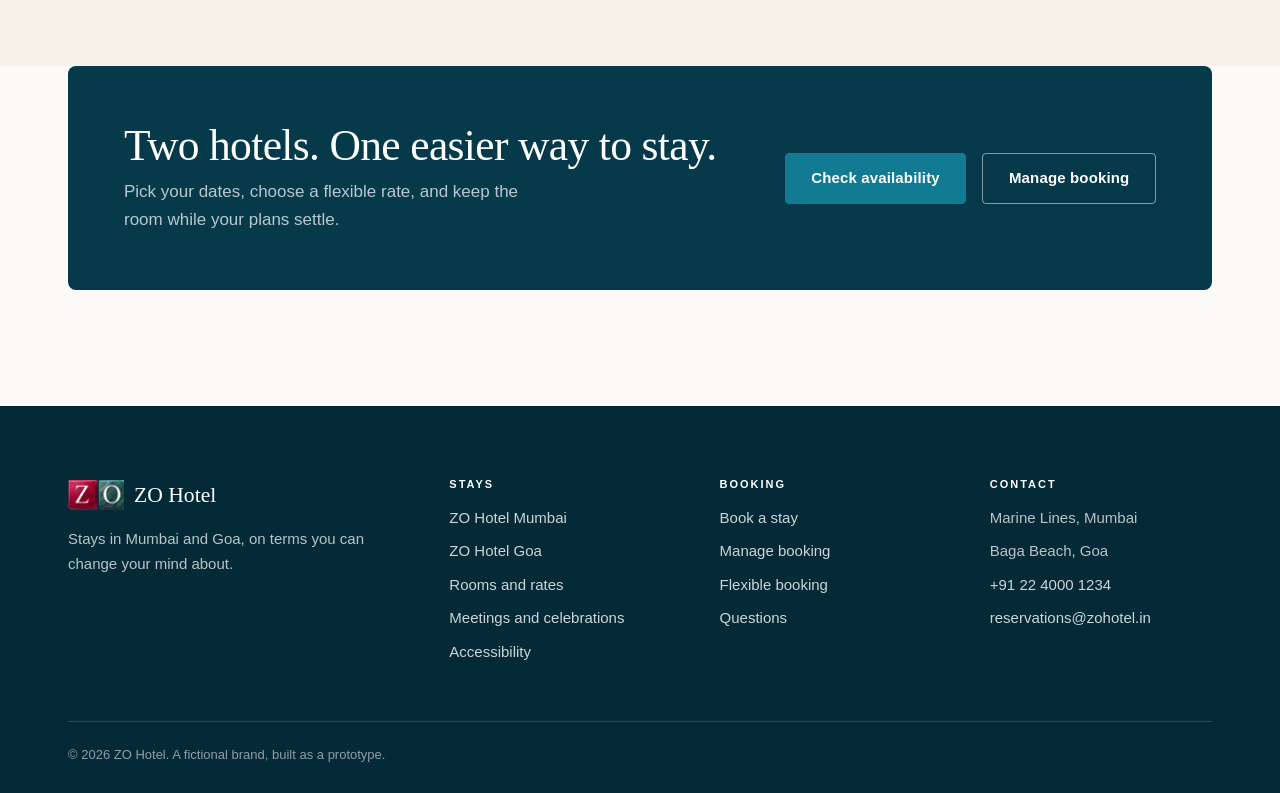
==== commit d81496a9: "Give accessibility its own page, in the navigation of every page The content outgrew a section on th" ====
--- a/index.html
+++ b/index.html
@@ -31,8 +31,8 @@
         <li><a class="nav__link" href="mumbai.html">Mumbai</a></li>
         <li><a class="nav__link" href="goa.html">Goa</a></li>
         <li><a class="nav__link" href="#rooms">Rooms</a></li>
+        <li><a class="nav__link" href="accessibility.html">Accessibility</a></li>
         <li><a class="nav__link" href="flexible-booking.html">Flexible booking</a></li>
-        <li><a class="nav__link" href="#faq">FAQ</a></li>
         <li aria-hidden="true"><span class="nav__divider"></span></li>
         <li><a class="nav__link" href="manage.html">Manage booking</a></li>
         <li class="nav__cta"><a class="btn btn--primary btn--sm" href="booking.html">Book a stay</a></li>
@@ -342,7 +342,7 @@
             and not on arrival.
           </p>
           <p class="mt-3 mb-0">
-            <a class="arrow-link" href="#accessibility">Read the access detail</a>
+            <a class="arrow-link" href="accessibility.html">Read the access detail</a>
           </p>
         </article>
 
@@ -351,15 +351,12 @@
   </section>
 
   <!-- ===================================================================
-       ACCESSIBLE STAYS
-
-       Concrete, because "wheelchair friendly" tells a guest nothing they can
-       plan around. Every facility named here is arrangeable through the
-       existing request system — "Accessible room" is a request in
-       logic.js — so the promise on this page has something behind it rather
-       than being a badge. The closing line is the part that matters: access
-       needs are specific, so the page invites a conversation instead of
-       pretending a checklist covers everybody.
+       ACCESSIBLE STAYS — the summary
+
+       The detail moved to accessibility.html, which is in the navigation.
+       What stays here is the shape of the offer, the one number that matters
+       and a route to the page — the same relationship #flexible has with
+       flexible-booking.html.
        =================================================================== -->
   <section class="section section--white" id="accessibility" aria-labelledby="access-title">
     <div class="container">
@@ -367,96 +364,42 @@
         <p class="eyebrow">Accessible stays</p>
         <h2 id="access-title">A stay you can get into.</h2>
         <p class="lede">
-          Both hotels have step-free entrances, lifts to every floor and accessible rooms. Access
-          needs differ from one guest to the next, so tell us yours and we confirm each one in
-          writing before you travel.
+          Step-free entrances, lifts to every floor and accessible rooms at both hotels — at the
+          same rate as any other room. Access needs differ from one guest to the next, so tell us
+          yours and we confirm each one in writing before you travel.
         </p>
       </div>
 
-      <div class="benefits benefits--four">
+      <div class="benefits">
         <div class="benefit reveal">
           <svg class="facticon" width="30" height="30" viewBox="0 0 24 24" fill="none" stroke="currentColor" stroke-width="1.7" stroke-linecap="round" stroke-linejoin="round" aria-hidden="true"><path d="M2 20h20"/><path d="M4 20L15 9"/><path d="M15 9h5v11"/><path d="M9 20v-4"/></svg>
-          <h3>Getting in and around</h3>
+          <h3>No surcharge</h3>
           <p>
-            A step-free entrance, lifts to every floor, and accessible parking beside the door at
-            no charge.
+            An accessible room is priced as the room it is. Parking, a lower floor and a fitted
+            grab rail cost nothing on top.
           </p>
         </div>
         <div class="benefit reveal reveal--d1">
           <svg class="facticon" width="30" height="30" viewBox="0 0 24 24" fill="none" stroke="currentColor" stroke-width="1.7" stroke-linecap="round" stroke-linejoin="round" aria-hidden="true"><path d="M12 3v3.4"/><path d="M8 7.2a4 4 0 0 1 8 0z"/><path d="M9.6 10.4v1.8"/><path d="M12 10.4v2.4"/><path d="M14.4 10.4v1.8"/><path d="M10.8 15v1.8"/><path d="M13.2 15v1.8"/></svg>
-          <h3>In the room</h3>
+          <h3>Named, not implied</h3>
           <p>
-            Wider doorways, grab rails by the bed and the bath, and a roll-in shower with a seat.
+            Wider doorways, grab rails, a roll-in shower with a seat, a hearing loop and a
+            visual alarm — listed room by room rather than called friendly.
           </p>
         </div>
         <div class="benefit reveal reveal--d2">
-          <svg class="facticon" width="30" height="30" viewBox="0 0 24 24" fill="none" stroke="currentColor" stroke-width="1.7" stroke-linecap="round" stroke-linejoin="round" aria-hidden="true"><path d="M4 10v4h2.5L11 17V7L6.5 10H4z"/><path d="M15 9.5a4.5 4.5 0 0 1 0 5"/><path d="M17.8 7a8 8 0 0 1 0 10"/></svg>
-          <h3>Hearing and sight</h3>
+          <svg class="facticon" width="30" height="30" viewBox="0 0 24 24" fill="none" stroke="currentColor" stroke-width="1.7" stroke-linecap="round" stroke-linejoin="round" aria-hidden="true"><path d="M4 5h16v10.5H9.5L4 19.5V5z"/><path d="M8 9h8"/><path d="M8 12h5"/></svg>
+          <h3>And the gaps</h3>
           <p>
-            A hearing loop at reception, a visual fire alarm and a vibrating pillow pad in
-            accessible rooms, and menus and hotel information in large print.
+            Two places at these hotels are still not step-free. The accessibility page names
+            them, because you should hear it from us and not on arrival.
           </p>
         </div>
-        <div class="benefit reveal reveal--d3">
-          <svg class="facticon" width="30" height="30" viewBox="0 0 24 24" fill="none" stroke="currentColor" stroke-width="1.7" stroke-linecap="round" stroke-linejoin="round" aria-hidden="true"><path d="M4 5h16v10.5H9.5L4 19.5V5z"/><path d="M8 9h8"/><path d="M8 12h5"/></svg>
-          <h3>Tell us what you need</h3>
-          <p>
-            Add an accessible room to your booking, or call the front desk, and we confirm it in
-            writing within two hours.
-          </p>
-        </div>
-      </div>
-
-      <div class="grid grid--2 mt-4">
-        <div>
-          <h3 style="font-size:1.125rem">In an accessible room</h3>
-          <ul class="factlist mt-2">
-            <li>A doorway a wheelchair fits through, and turning space beside the bed.</li>
-            <li>A roll-in shower with a fold-down seat, and grab rails at the shower and the toilet.</li>
-            <li>A bed at transfer height, with the wardrobe rail and the peephole set lower.</li>
-            <li>Light switches and sockets reachable from a seated position.</li>
-            <li>A wheelchair to borrow at either hotel, and a step-free route to the pool and the restaurant.</li>
-            <li>Assistance dogs are welcome in every room and every restaurant, with a relief area outside.</li>
-          </ul>
-        </div>
-
-        <!-- The part most hotel sites leave out. A guest who finds a step on
-             arrival has been failed twice: once by the building and once by the
-             page that did not mention it. Naming the two gaps is worth more
-             than another line of facilities. -->
-        <div class="card card--ivory">
-          <p class="eyebrow" style="margin-bottom:.75rem">What is not step-free</p>
-          <ul class="factlist">
-            <li>
-              In Goa the garden villas are reached by a stepped path, so we place accessible
-              bookings in the main wing, which has lift access throughout.
-            </li>
-            <li>
-              In Mumbai there is one shallow step at the courtyard pool gate. Tell us and
-              somebody will meet you there with the ramp.
-            </li>
-            <li>
-              Neither hotel has a pool hoist. We will say so again if you ask, rather than
-              letting you find out at the water.
-            </li>
-          </ul>
-          <p class="small mt-3 mb-0" style="color:var(--ink-soft)">
-            If anything else here would stop you, ask before you book and we will measure it and
-            tell you.
-          </p>
-        </div>
       </div>
 
       <p class="btn-row mt-4">
-        <a class="btn btn--outline" href="booking.html">Book an accessible room</a>
+        <a class="btn btn--outline" href="accessibility.html">See the full access detail</a>
         <a class="arrow-link" href="tel:+912240001234">Call +91 22 4000 1234</a>
-      </p>
-
-      <p class="nearby__caveat">
-        <svg width="15" height="15" viewBox="0 0 24 24" fill="none" stroke="currentColor" stroke-width="1.7" stroke-linecap="round" stroke-linejoin="round" aria-hidden="true"><circle cx="12" cy="12" r="9"/><path d="M12 11v5.5"/><path d="M12 7.6h.01"/></svg>
-        No checklist covers everybody, so call us and we will tell you exactly what a room has
-        before you book. This site is built to WCAG 2.1 AA as well: it works by keyboard,
-        carries visible focus, and every page has been measured for contrast.
       </p>
     </div>
   </section>
@@ -885,7 +828,7 @@
           <li><a href="goa.html">ZO Hotel Goa</a></li>
           <li><a href="#rooms">Rooms and rates</a></li>
           <li><a href="#meetings">Meetings and celebrations</a></li>
-          <li><a href="#accessibility">Accessible stays</a></li>
+          <li><a href="accessibility.html">Accessibility</a></li>
         </ul>
       </div>
 
--- a/assets/css/main.css
+++ b/assets/css/main.css
@@ -1517,7 +1517,13 @@
 }
 
 /* The drawer starts early: nine navigation items will not fit one row. */
-@media (max-width: 1000px) {
+/* The drawer takes over at 1140px, not 1000px. Between those widths the
+   horizontal list wrapped to a second row, which pushed the header to 104px
+   while --header-h stayed 76px — so on a .page--solid page the header sat over
+   the top of the content. That was true before Accessibility joined the
+   navigation and a short label only narrowed the band it happened in; the
+   honest fix is to stop showing a horizontal nav at widths it does not fit. */
+@media (max-width: 1140px) {
   .nav__toggle { display: inline-flex; }
   .nav {
     position: absolute; left: 0; right: 0; top: 100%;
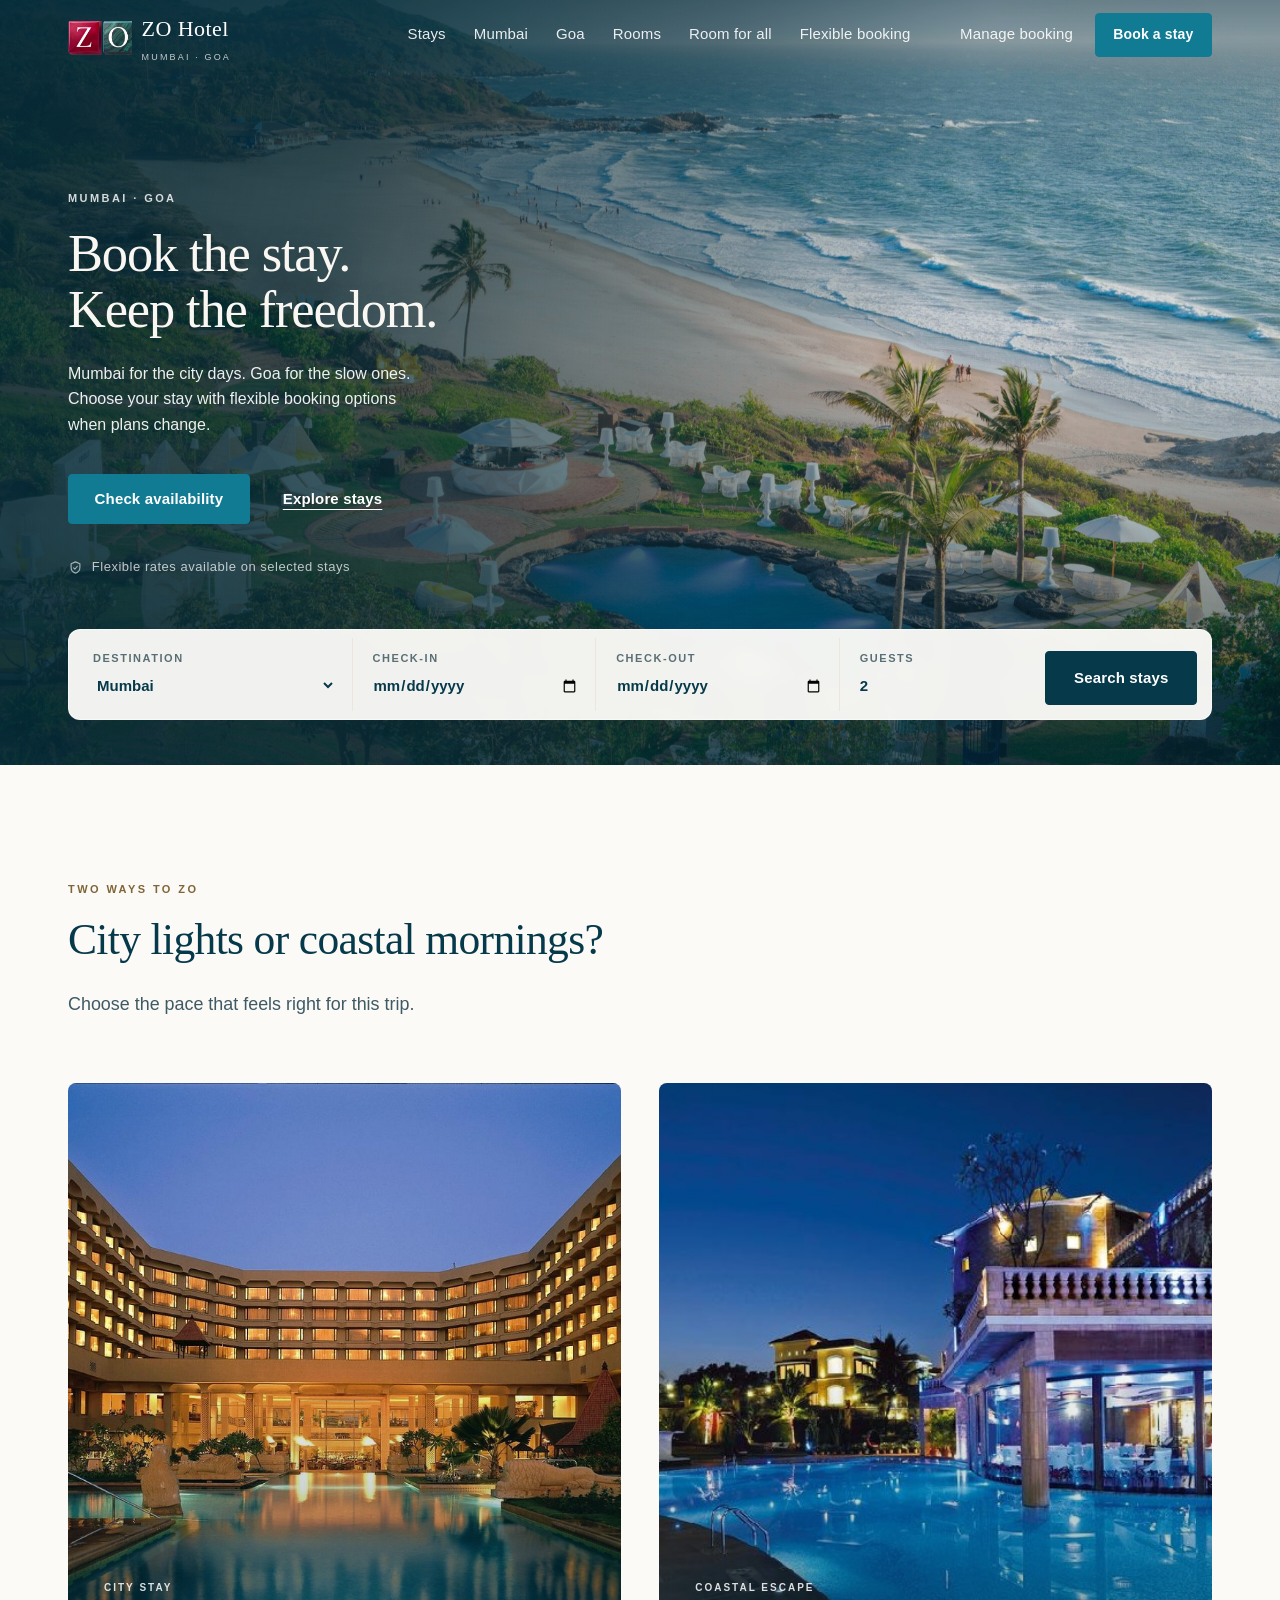
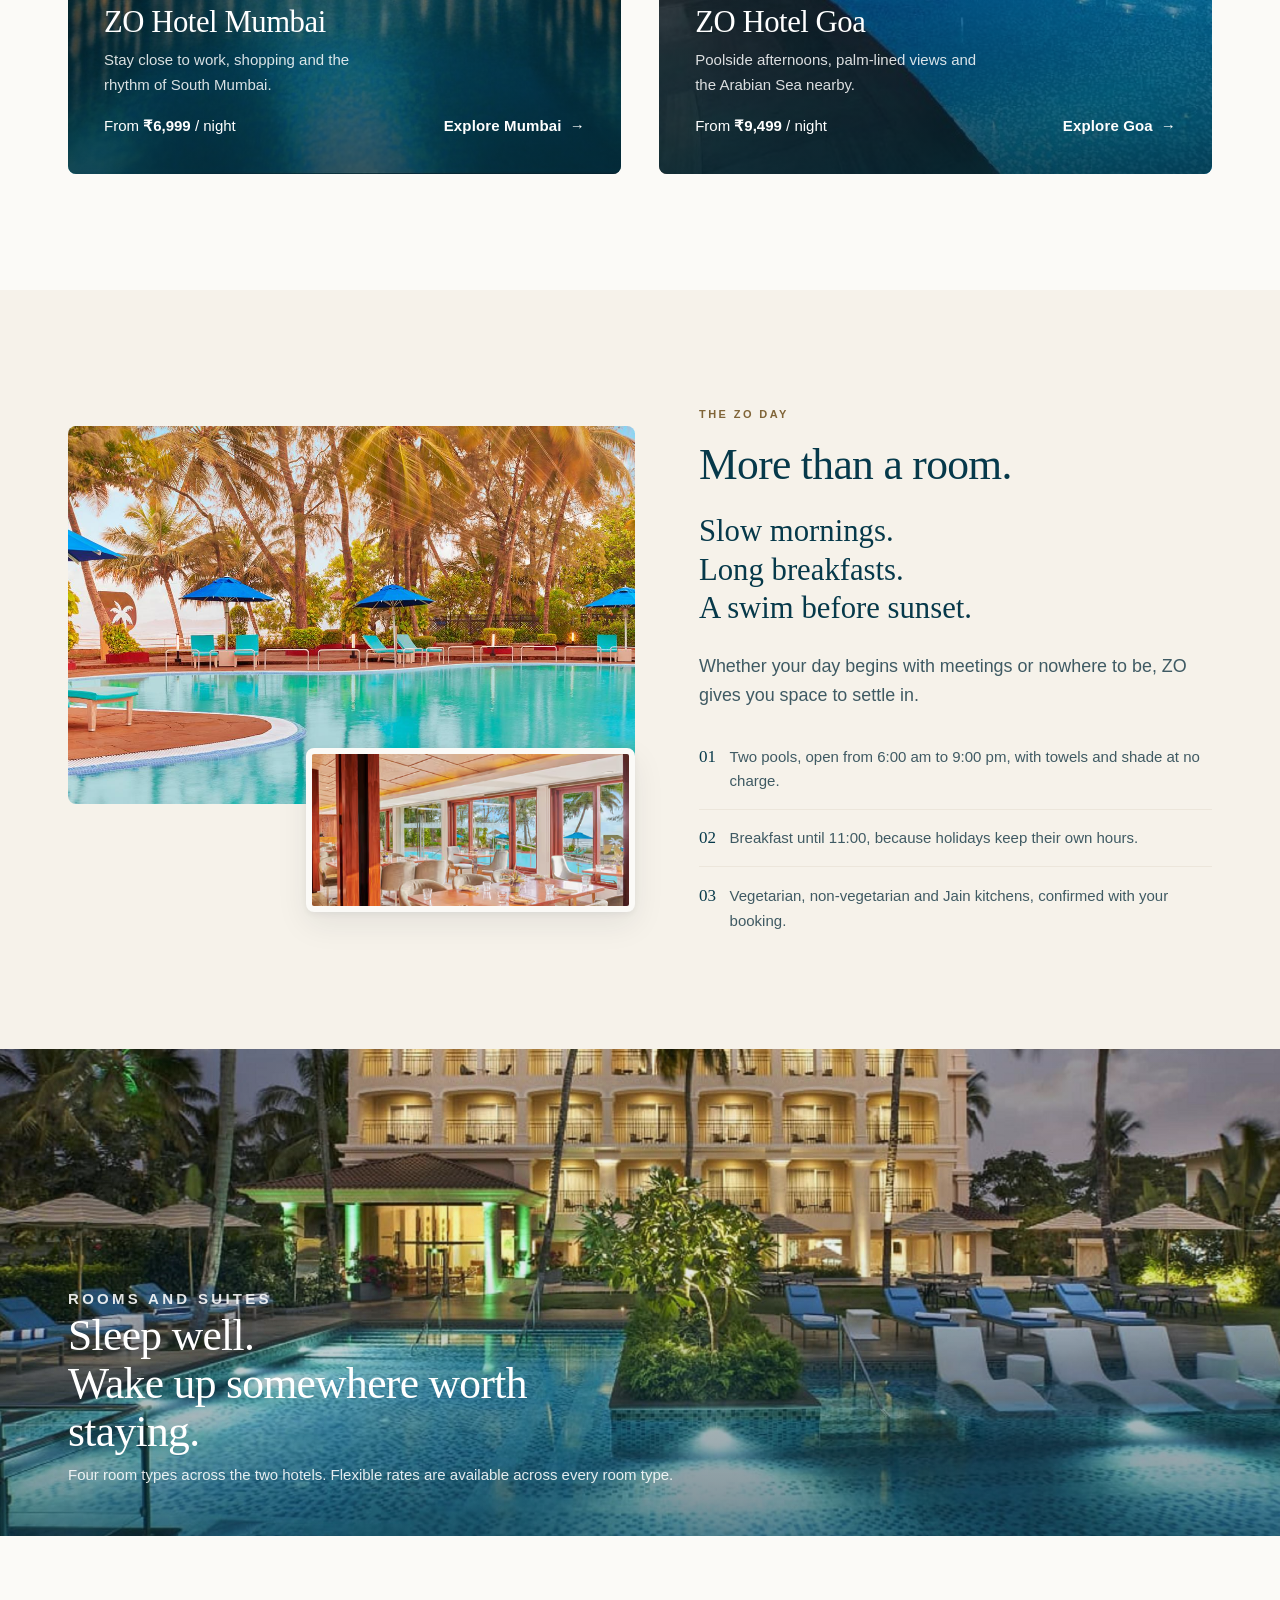
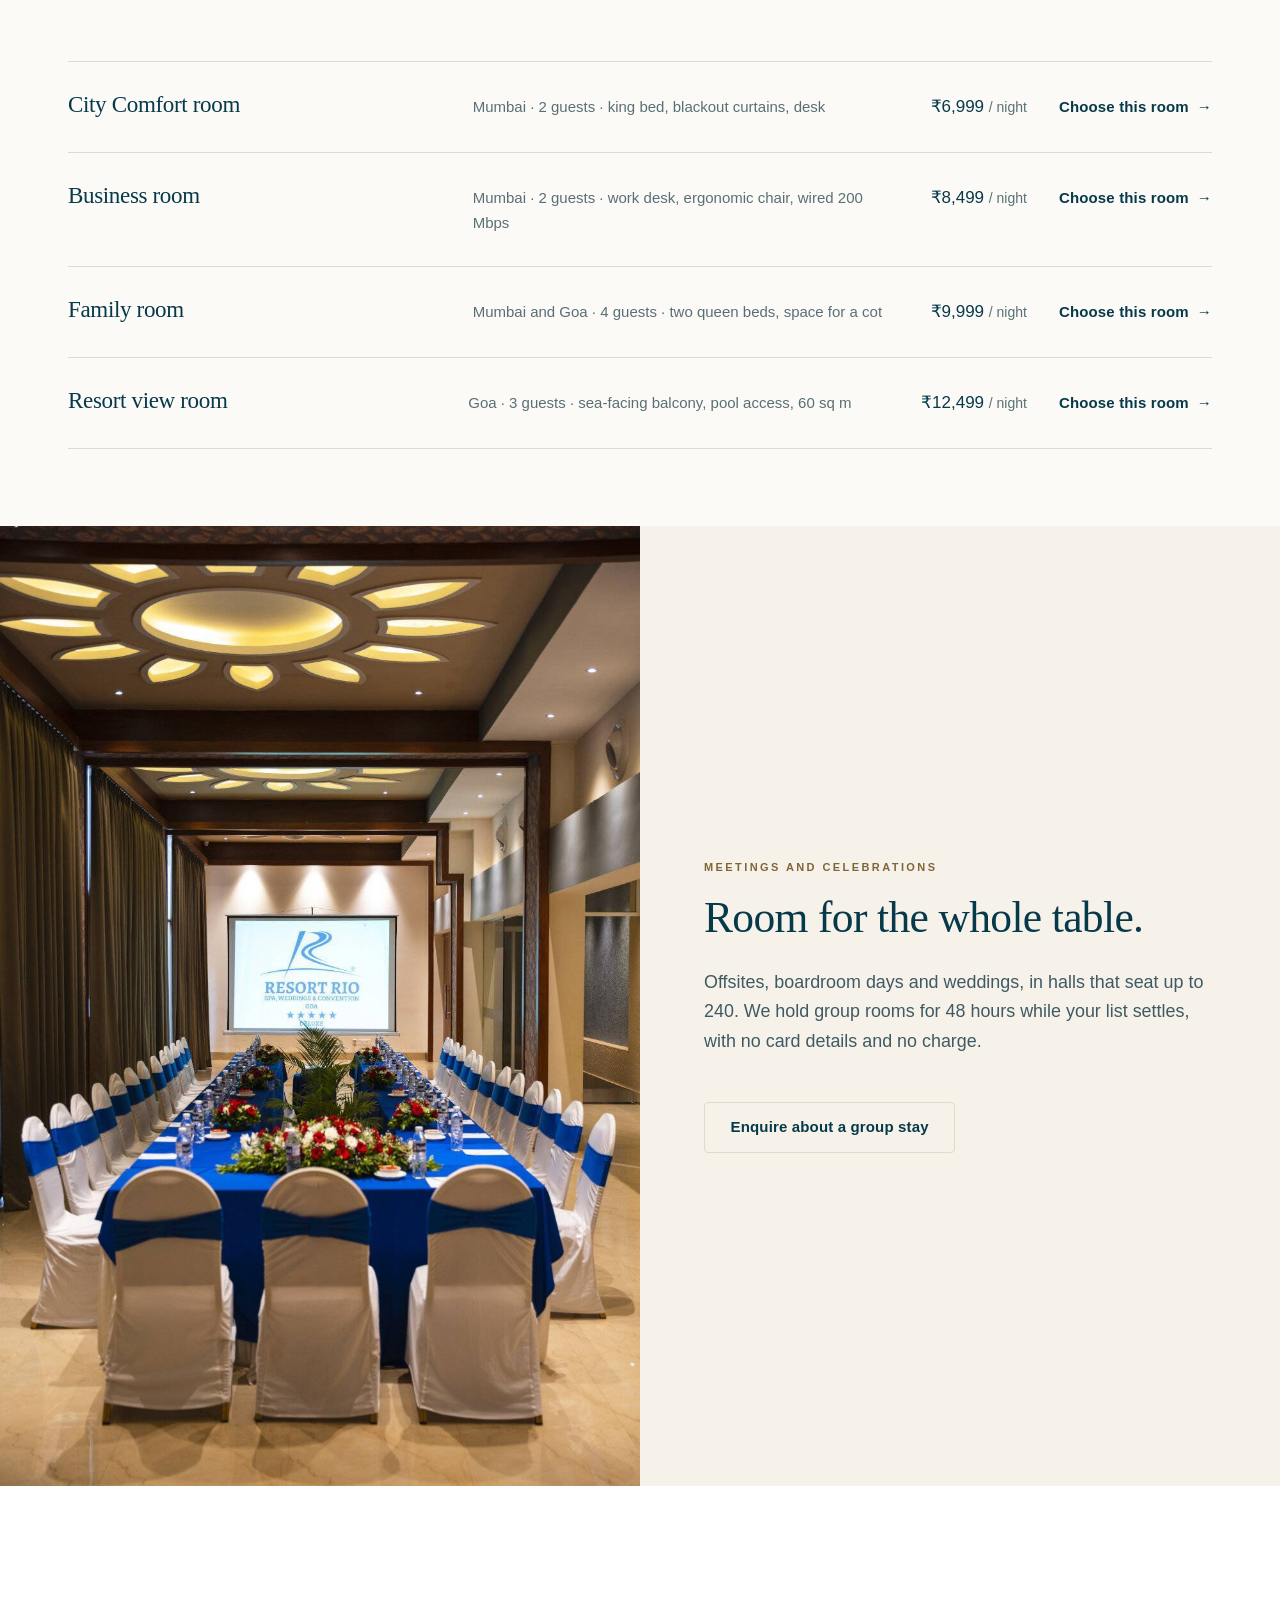
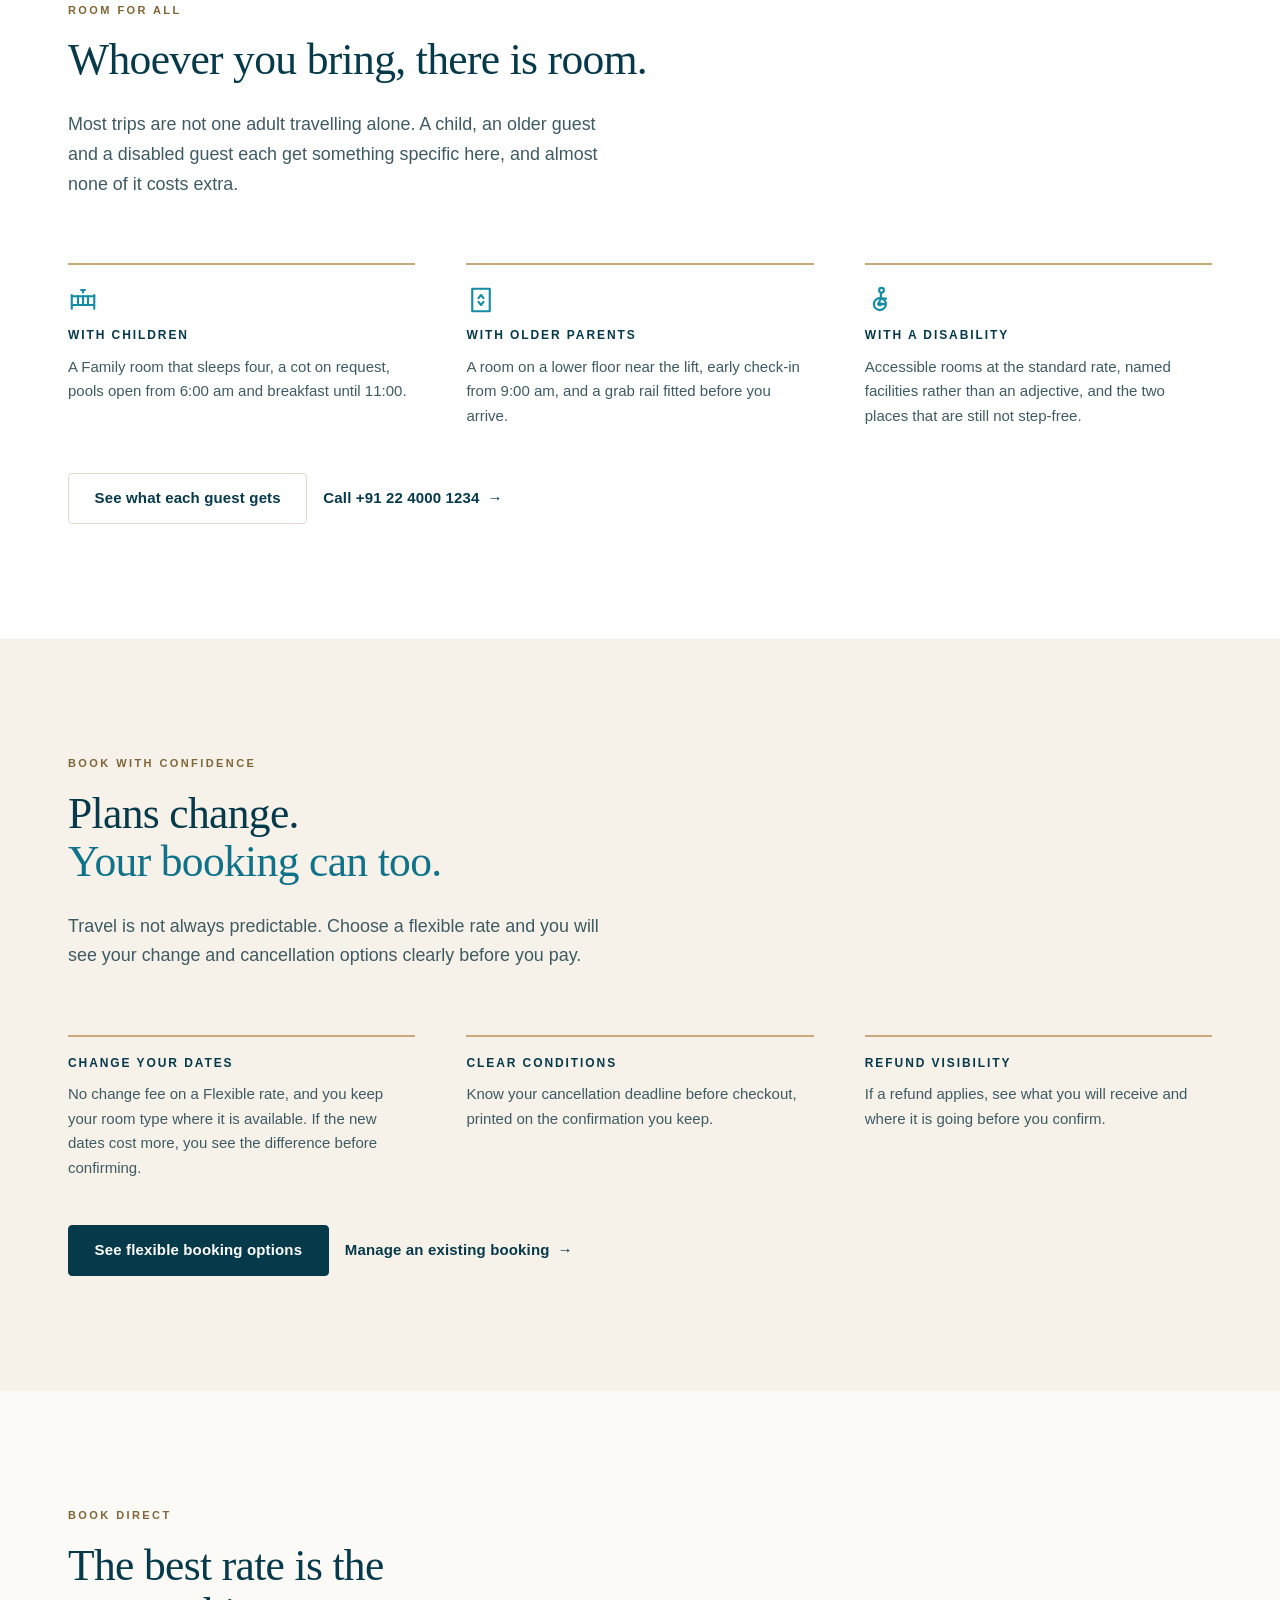
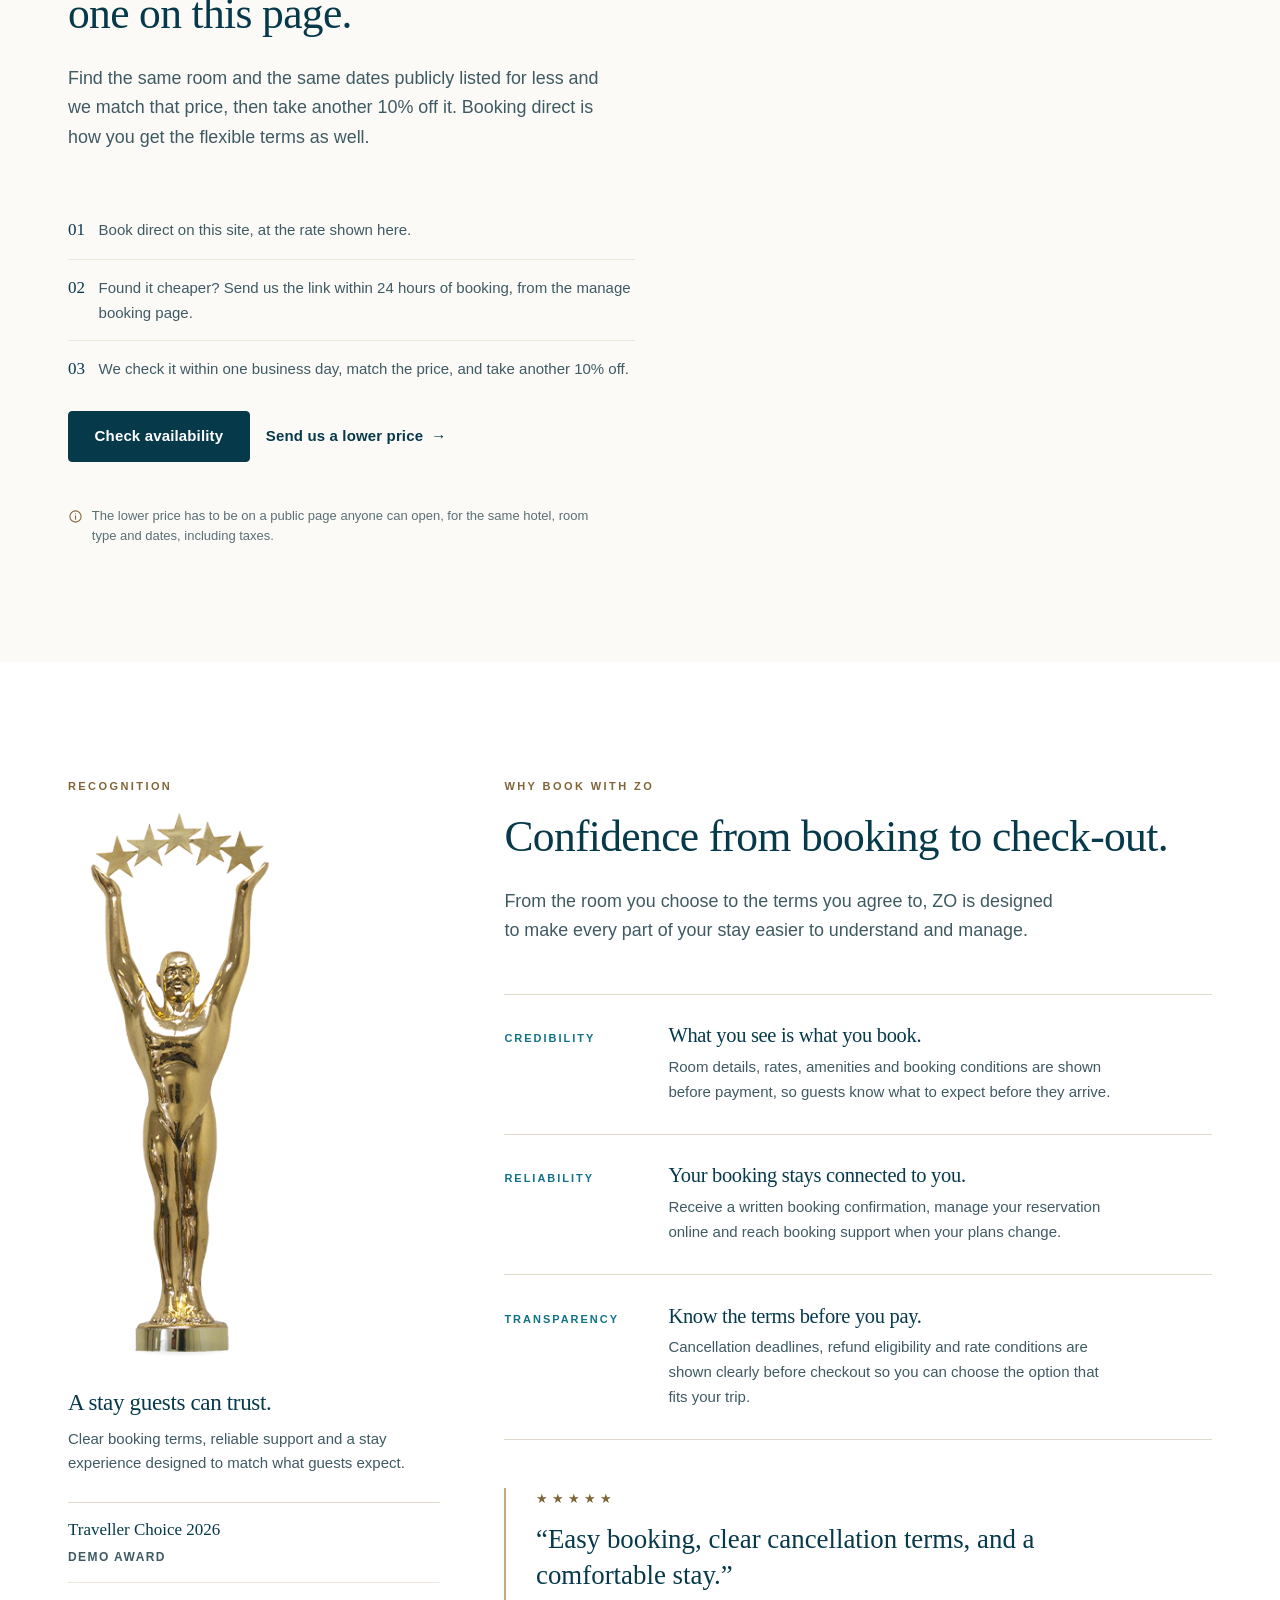
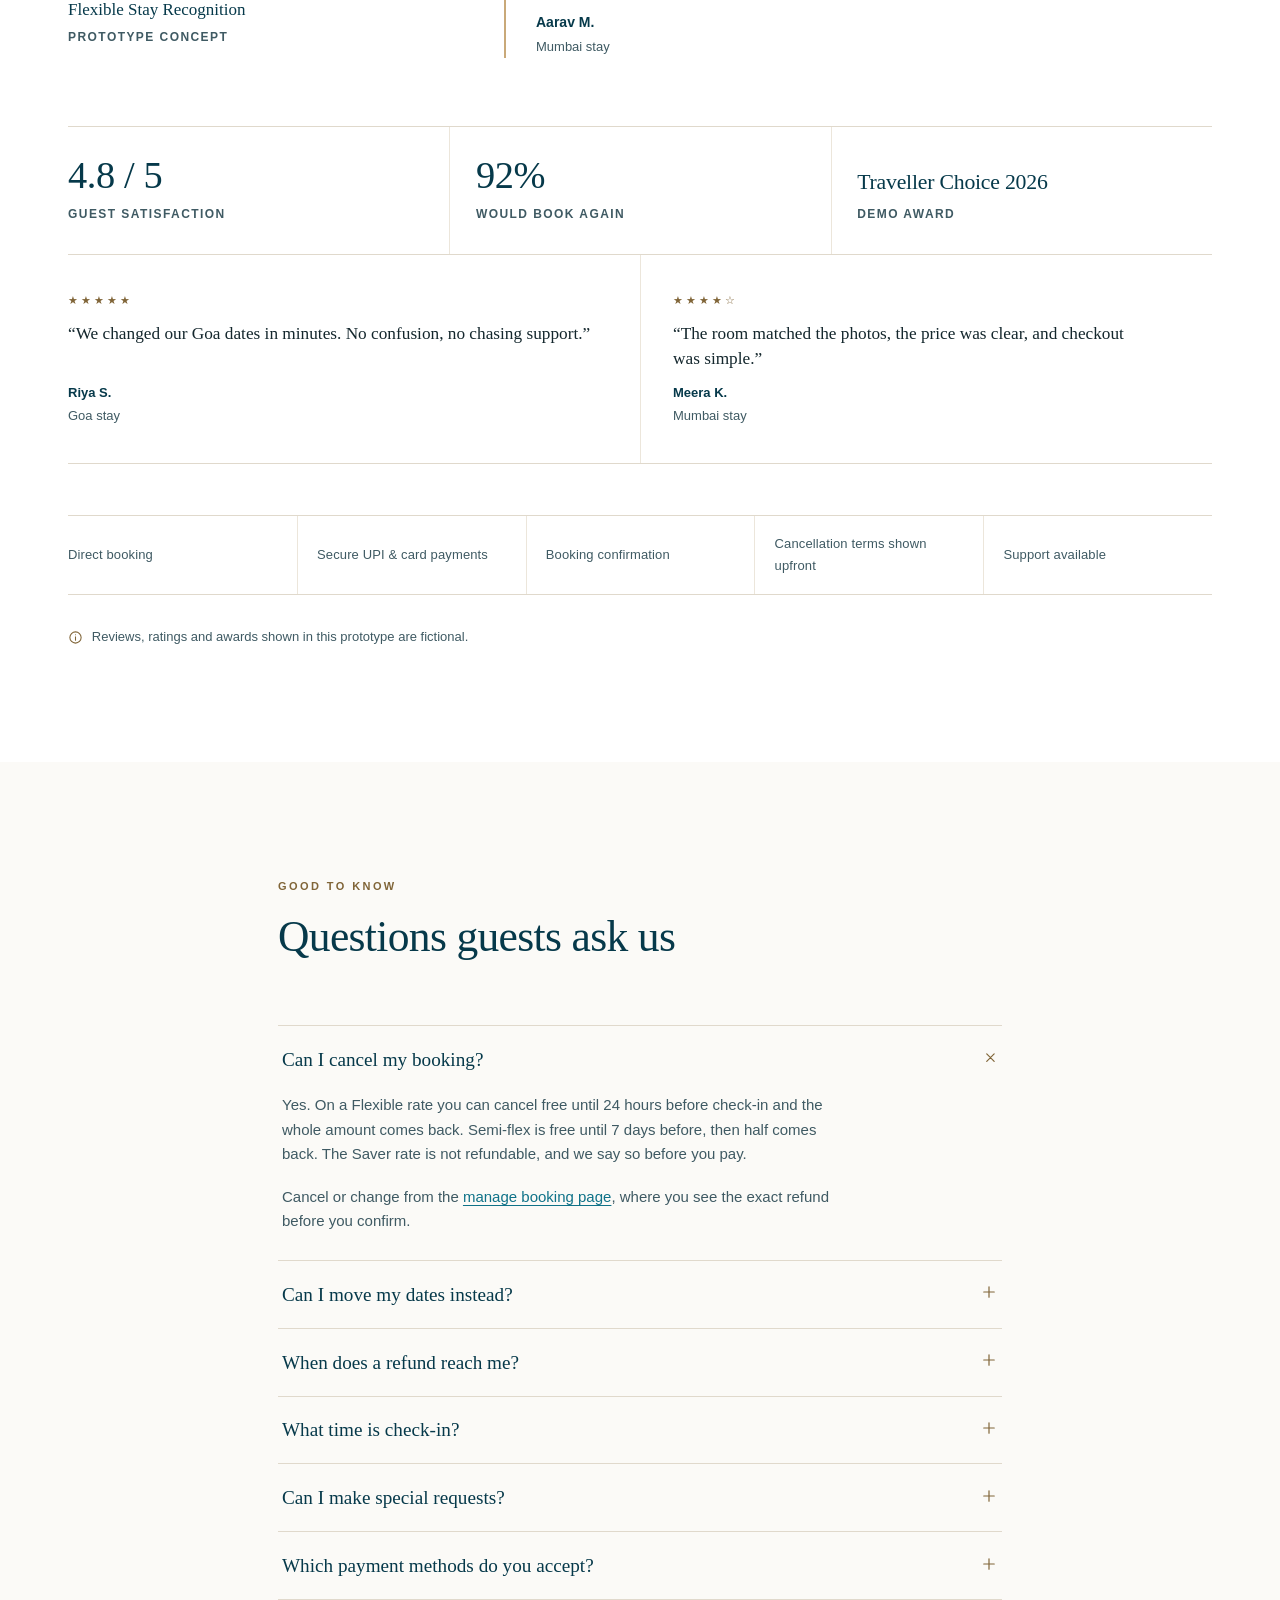
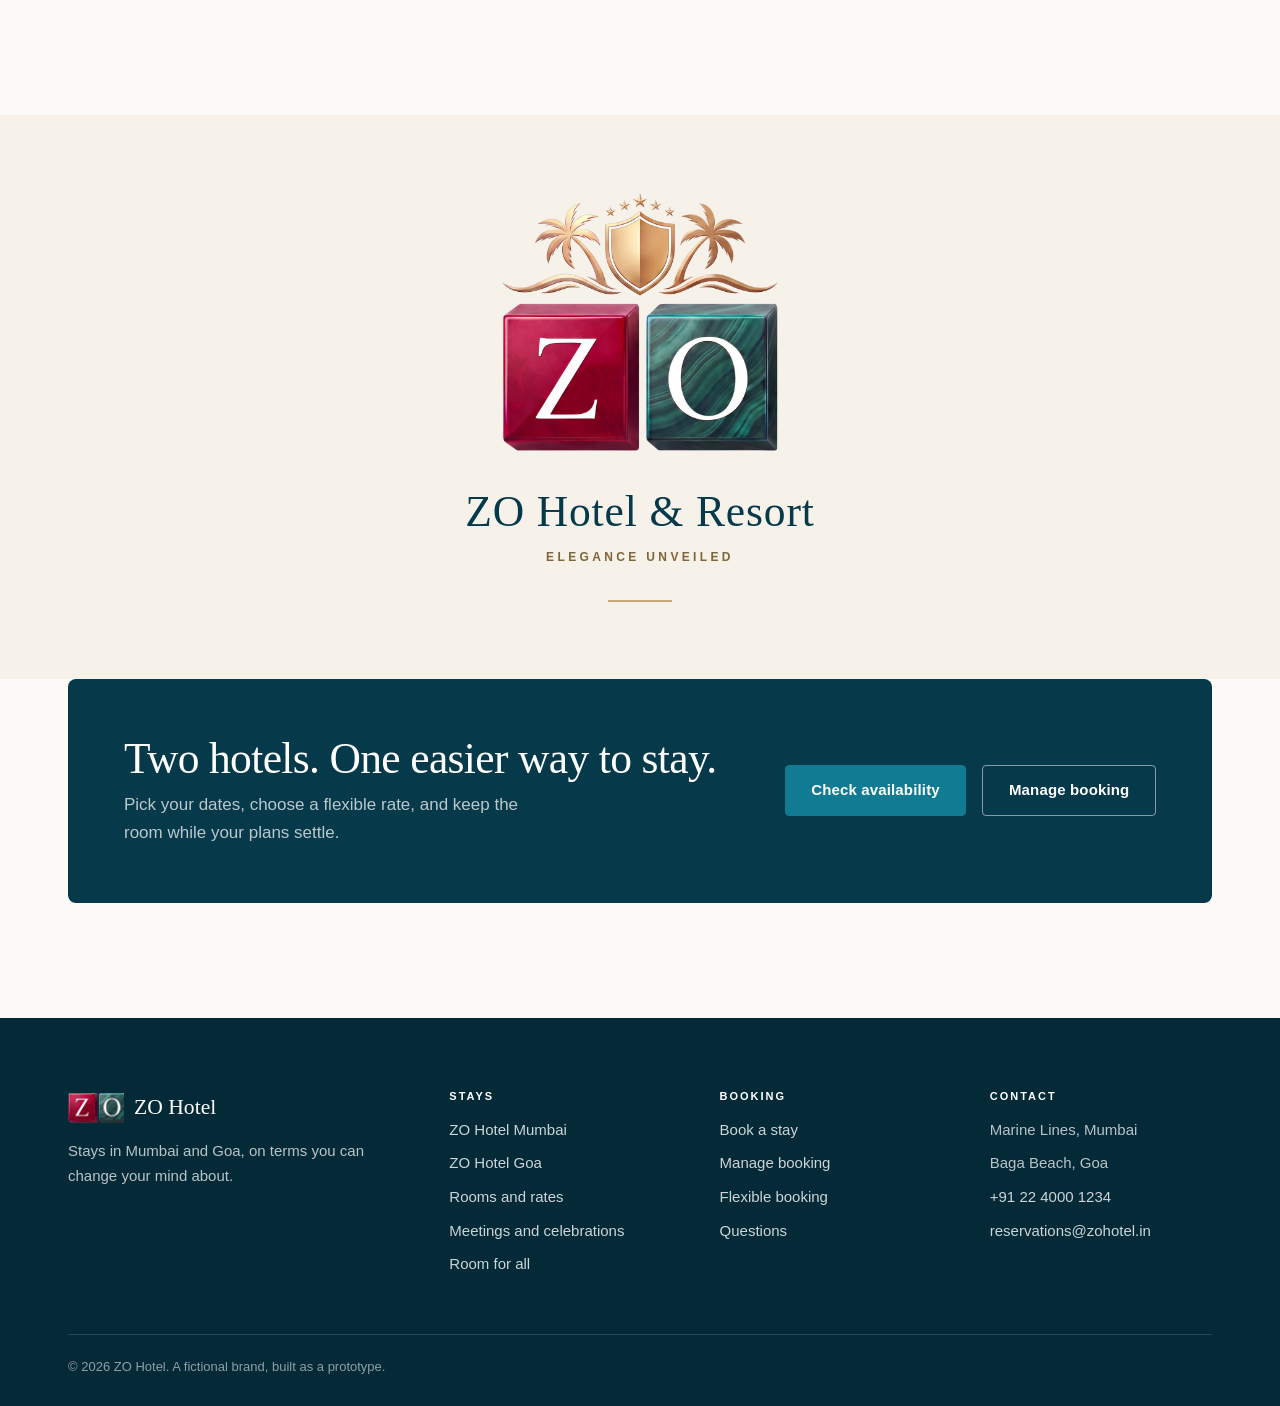
==== commit 35a55d7a: "Rename the page Room for all, and give each guest a section of their own accessibility.html becomes " ====
--- a/index.html
+++ b/index.html
@@ -31,7 +31,7 @@
         <li><a class="nav__link" href="mumbai.html">Mumbai</a></li>
         <li><a class="nav__link" href="goa.html">Goa</a></li>
         <li><a class="nav__link" href="#rooms">Rooms</a></li>
-        <li><a class="nav__link" href="accessibility.html">Accessibility</a></li>
+        <li><a class="nav__link" href="room-for-all.html">Room for all</a></li>
         <li><a class="nav__link" href="flexible-booking.html">Flexible booking</a></li>
         <li aria-hidden="true"><span class="nav__divider"></span></li>
         <li><a class="nav__link" href="manage.html">Manage booking</a></li>
@@ -284,121 +284,52 @@
   </section>
 
   <!-- ===================================================================
-       WHO YOU ARE TRAVELLING WITH
-
-       Three audiences that overlap more than hotel websites admit: a lower
-       floor near the lift helps an eighty-year-old and a wheelchair user for
-       the same reason. So the requests behind these cards are shared rather
-       than filed under one label, and every offer named here is either an
-       existing fact of the hotel or a request in L.REQUESTS.
-       =================================================================== -->
-  <section class="section" id="everyone" aria-labelledby="everyone-title">
+       ROOM FOR ALL — the summary
+
+       The detail is on room-for-all.html, which is in the navigation of every
+       page. What stays here is who the hotel suits and a route to the page,
+       the same relationship #flexible has with flexible-booking.html.
+       =================================================================== -->
+  <section class="section section--white" id="room-for-all" aria-labelledby="all-title">
     <div class="container">
       <div class="section__head">
-        <p class="eyebrow">Whoever you bring</p>
-        <h2 id="everyone-title">A hotel that suits the whole party.</h2>
+        <p class="eyebrow">Room for all</p>
+        <h2 id="all-title">Whoever you bring, there is room.</h2>
         <p class="lede">
-          Most trips are not one adult travelling alone. Tell us who is coming and we set the
-          room up before you arrive, rather than sorting it out at the desk at midnight.
-        </p>
-      </div>
-
-      <div class="grid grid--3">
-
-        <article class="card reveal">
-          <svg class="facticon" width="30" height="30" viewBox="0 0 24 24" fill="none" stroke="currentColor" stroke-width="1.7" stroke-linecap="round" stroke-linejoin="round" aria-hidden="true"><path d="M3 8v11"/><path d="M21 8v11"/><path d="M3 9h18"/><path d="M4 16h16"/><path d="M8 9v6"/><path d="M12 9v6"/><path d="M16 9v6"/><path d="M12 6V4"/><path d="M10.5 4h3"/></svg>
-          <p class="eyebrow" style="margin-bottom:.75rem">With children</p>
-          <h3 style="font-size:1.25rem">Room for four, and a long breakfast.</h3>
-          <ul class="factlist mt-2">
-            <li>The Family room sleeps four, with two queen beds and floor space for a cot.</li>
-            <li>A cot or an extra bed is a request on any room, at ₹900 a night.</li>
-            <li>Both pools are open from 6:00 am to 9:00 pm, with towels and shade at no charge.</li>
-            <li>Breakfast runs until 11:00, and the kitchens will do smaller portions of anything on the menu.</li>
-            <li>High chairs in both restaurants, and a fridge in the room for milk.</li>
-          </ul>
-        </article>
-
-        <article class="card reveal reveal--d1">
-          <svg class="facticon" width="30" height="30" viewBox="0 0 24 24" fill="none" stroke="currentColor" stroke-width="1.7" stroke-linecap="round" stroke-linejoin="round" aria-hidden="true"><path d="M5 3h14v18H5z"/><path d="M10 10.5L12 8l2 2.5"/><path d="M10 13.5L12 16l2-2.5"/></svg>
-          <p class="eyebrow" style="margin-bottom:.75rem">With older parents</p>
-          <h3 style="font-size:1.25rem">Fewer stairs, and an earlier room.</h3>
-          <ul class="factlist mt-2">
-            <li>A room on a lower floor near the lift is a request, at no extra cost.</li>
-            <li>Step-free entrance, and a lift to every floor at both hotels.</li>
-            <li>Early check-in from 9:00 am, free whenever a room is ready.</li>
-            <li>A grab rail and a bath seat can be fitted to any room before you arrive.</li>
-            <li>Someone will carry the bags from the car, and a quieter room away from the pool is a request.</li>
-          </ul>
-        </article>
-
-        <article class="card card--ivory reveal reveal--d2">
-          <svg class="facticon" width="30" height="30" viewBox="0 0 24 24" fill="none" stroke="currentColor" stroke-width="1.7" stroke-linecap="round" stroke-linejoin="round" aria-hidden="true"><circle cx="13.2" cy="4.2" r="1.9"/><path d="M12.7 7v3.9h4.1"/><circle cx="11.9" cy="15.3" r="4.8"/><circle cx="11.9" cy="15.3" r="0.9"/><path d="M12.7 10.9L10.4 15.3h5.7"/></svg>
-          <p class="eyebrow" style="margin-bottom:.75rem">With a disability</p>
-          <h3 style="font-size:1.25rem">Named facilities, and the gaps too.</h3>
-          <p class="small" style="color:var(--ink-soft)">
-            Accessible rooms at both hotels, a hearing loop at reception, and a written answer to
-            whatever you ask before you book. The section below lists what each hotel has — and
-            the two places that are still not step-free, because you should hear that from us
-            and not on arrival.
-          </p>
-          <p class="mt-3 mb-0">
-            <a class="arrow-link" href="accessibility.html">Read the access detail</a>
-          </p>
-        </article>
-
-      </div>
-    </div>
-  </section>
-
-  <!-- ===================================================================
-       ACCESSIBLE STAYS — the summary
-
-       The detail moved to accessibility.html, which is in the navigation.
-       What stays here is the shape of the offer, the one number that matters
-       and a route to the page — the same relationship #flexible has with
-       flexible-booking.html.
-       =================================================================== -->
-  <section class="section section--white" id="accessibility" aria-labelledby="access-title">
-    <div class="container">
-      <div class="section__head">
-        <p class="eyebrow">Accessible stays</p>
-        <h2 id="access-title">A stay you can get into.</h2>
-        <p class="lede">
-          Step-free entrances, lifts to every floor and accessible rooms at both hotels — at the
-          same rate as any other room. Access needs differ from one guest to the next, so tell us
-          yours and we confirm each one in writing before you travel.
+          Most trips are not one adult travelling alone. A child, an older guest and a disabled
+          guest each get something specific here, and almost none of it costs extra.
         </p>
       </div>
 
       <div class="benefits">
         <div class="benefit reveal">
-          <svg class="facticon" width="30" height="30" viewBox="0 0 24 24" fill="none" stroke="currentColor" stroke-width="1.7" stroke-linecap="round" stroke-linejoin="round" aria-hidden="true"><path d="M2 20h20"/><path d="M4 20L15 9"/><path d="M15 9h5v11"/><path d="M9 20v-4"/></svg>
-          <h3>No surcharge</h3>
+          <svg class="facticon" width="30" height="30" viewBox="0 0 24 24" fill="none" stroke="currentColor" stroke-width="1.7" stroke-linecap="round" stroke-linejoin="round" aria-hidden="true"><path d="M3 8v11"/><path d="M21 8v11"/><path d="M3 9h18"/><path d="M4 16h16"/><path d="M8 9v6"/><path d="M12 9v6"/><path d="M16 9v6"/><path d="M12 6V4"/><path d="M10.5 4h3"/></svg>
+          <h3>With children</h3>
           <p>
-            An accessible room is priced as the room it is. Parking, a lower floor and a fitted
-            grab rail cost nothing on top.
+            A Family room that sleeps four, a cot on request, pools open from 6:00 am and
+            breakfast until 11:00.
           </p>
         </div>
         <div class="benefit reveal reveal--d1">
-          <svg class="facticon" width="30" height="30" viewBox="0 0 24 24" fill="none" stroke="currentColor" stroke-width="1.7" stroke-linecap="round" stroke-linejoin="round" aria-hidden="true"><path d="M12 3v3.4"/><path d="M8 7.2a4 4 0 0 1 8 0z"/><path d="M9.6 10.4v1.8"/><path d="M12 10.4v2.4"/><path d="M14.4 10.4v1.8"/><path d="M10.8 15v1.8"/><path d="M13.2 15v1.8"/></svg>
-          <h3>Named, not implied</h3>
+          <svg class="facticon" width="30" height="30" viewBox="0 0 24 24" fill="none" stroke="currentColor" stroke-width="1.7" stroke-linecap="round" stroke-linejoin="round" aria-hidden="true"><path d="M5 3h14v18H5z"/><path d="M10 10.5L12 8l2 2.5"/><path d="M10 13.5L12 16l2-2.5"/></svg>
+          <h3>With older parents</h3>
           <p>
-            Wider doorways, grab rails, a roll-in shower with a seat, a hearing loop and a
-            visual alarm — listed room by room rather than called friendly.
+            A room on a lower floor near the lift, early check-in from 9:00 am, and a grab rail
+            fitted before you arrive.
           </p>
         </div>
         <div class="benefit reveal reveal--d2">
-          <svg class="facticon" width="30" height="30" viewBox="0 0 24 24" fill="none" stroke="currentColor" stroke-width="1.7" stroke-linecap="round" stroke-linejoin="round" aria-hidden="true"><path d="M4 5h16v10.5H9.5L4 19.5V5z"/><path d="M8 9h8"/><path d="M8 12h5"/></svg>
-          <h3>And the gaps</h3>
+          <svg class="facticon" width="30" height="30" viewBox="0 0 24 24" fill="none" stroke="currentColor" stroke-width="1.7" stroke-linecap="round" stroke-linejoin="round" aria-hidden="true"><circle cx="13.2" cy="4.2" r="1.9"/><path d="M12.7 7v3.9h4.1"/><circle cx="11.9" cy="15.3" r="4.8"/><circle cx="11.9" cy="15.3" r="0.9"/><path d="M12.7 10.9L10.4 15.3h5.7"/></svg>
+          <h3>With a disability</h3>
           <p>
-            Two places at these hotels are still not step-free. The accessibility page names
-            them, because you should hear it from us and not on arrival.
+            Accessible rooms at the standard rate, named facilities rather than an adjective,
+            and the two places that are still not step-free.
           </p>
         </div>
       </div>
 
       <p class="btn-row mt-4">
-        <a class="btn btn--outline" href="accessibility.html">See the full access detail</a>
+        <a class="btn btn--outline" href="room-for-all.html">See what each guest gets</a>
         <a class="arrow-link" href="tel:+912240001234">Call +91 22 4000 1234</a>
       </p>
     </div>
@@ -828,7 +759,7 @@
           <li><a href="goa.html">ZO Hotel Goa</a></li>
           <li><a href="#rooms">Rooms and rates</a></li>
           <li><a href="#meetings">Meetings and celebrations</a></li>
-          <li><a href="accessibility.html">Accessibility</a></li>
+          <li><a href="room-for-all.html">Room for all</a></li>
         </ul>
       </div>
 
--- a/assets/css/main.css
+++ b/assets/css/main.css
@@ -805,6 +805,11 @@
   background: var(--ivory);
 }
 .split--reverse .split__media { order: 2; }
+/* Per-photograph framing for the split panel. The default is tuned for the
+   banquet hall on the home page; a close-up of hands wants its middle and a
+   wide shore wants the band the figures walk along. */
+.split__media--mid { object-position: center 50% !important; }
+.split__media--low { object-position: center 62% !important; }
 
 /* -----------------------------------------------------------------------------
    12. Flexibility
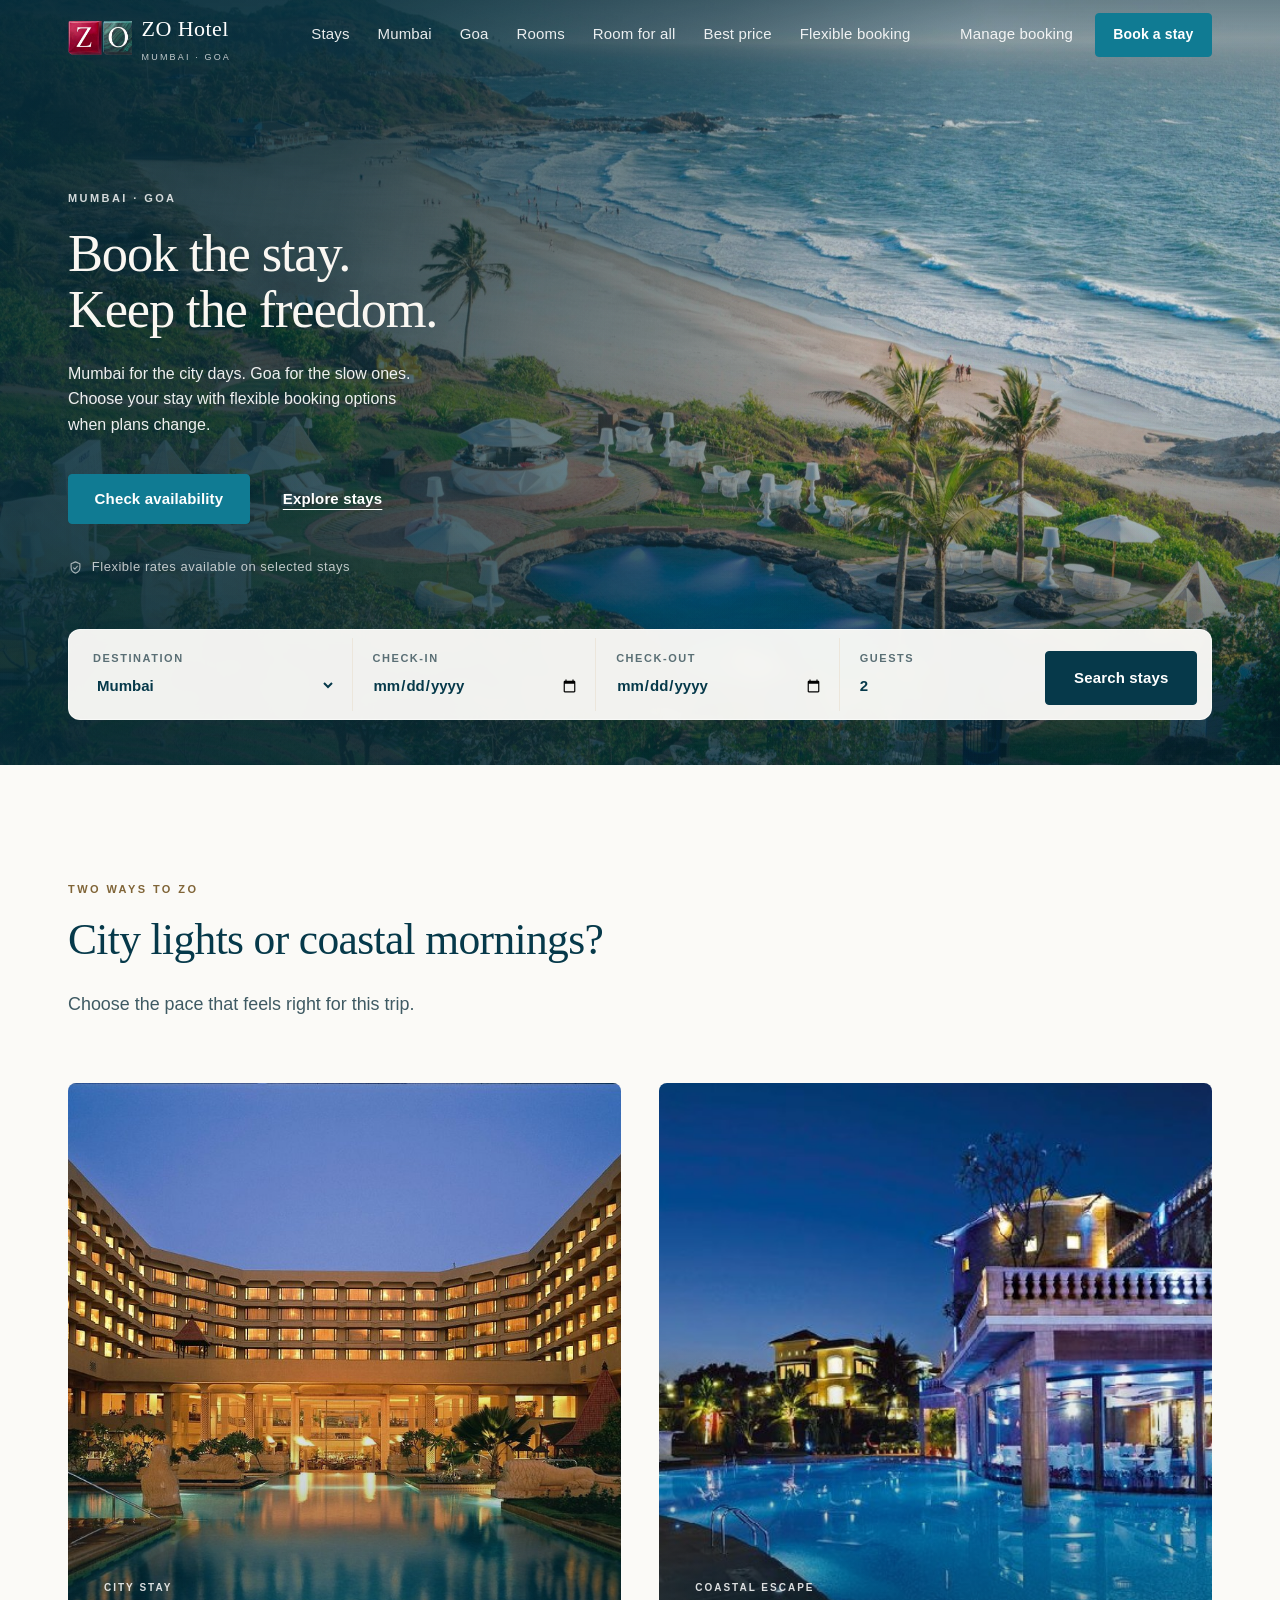
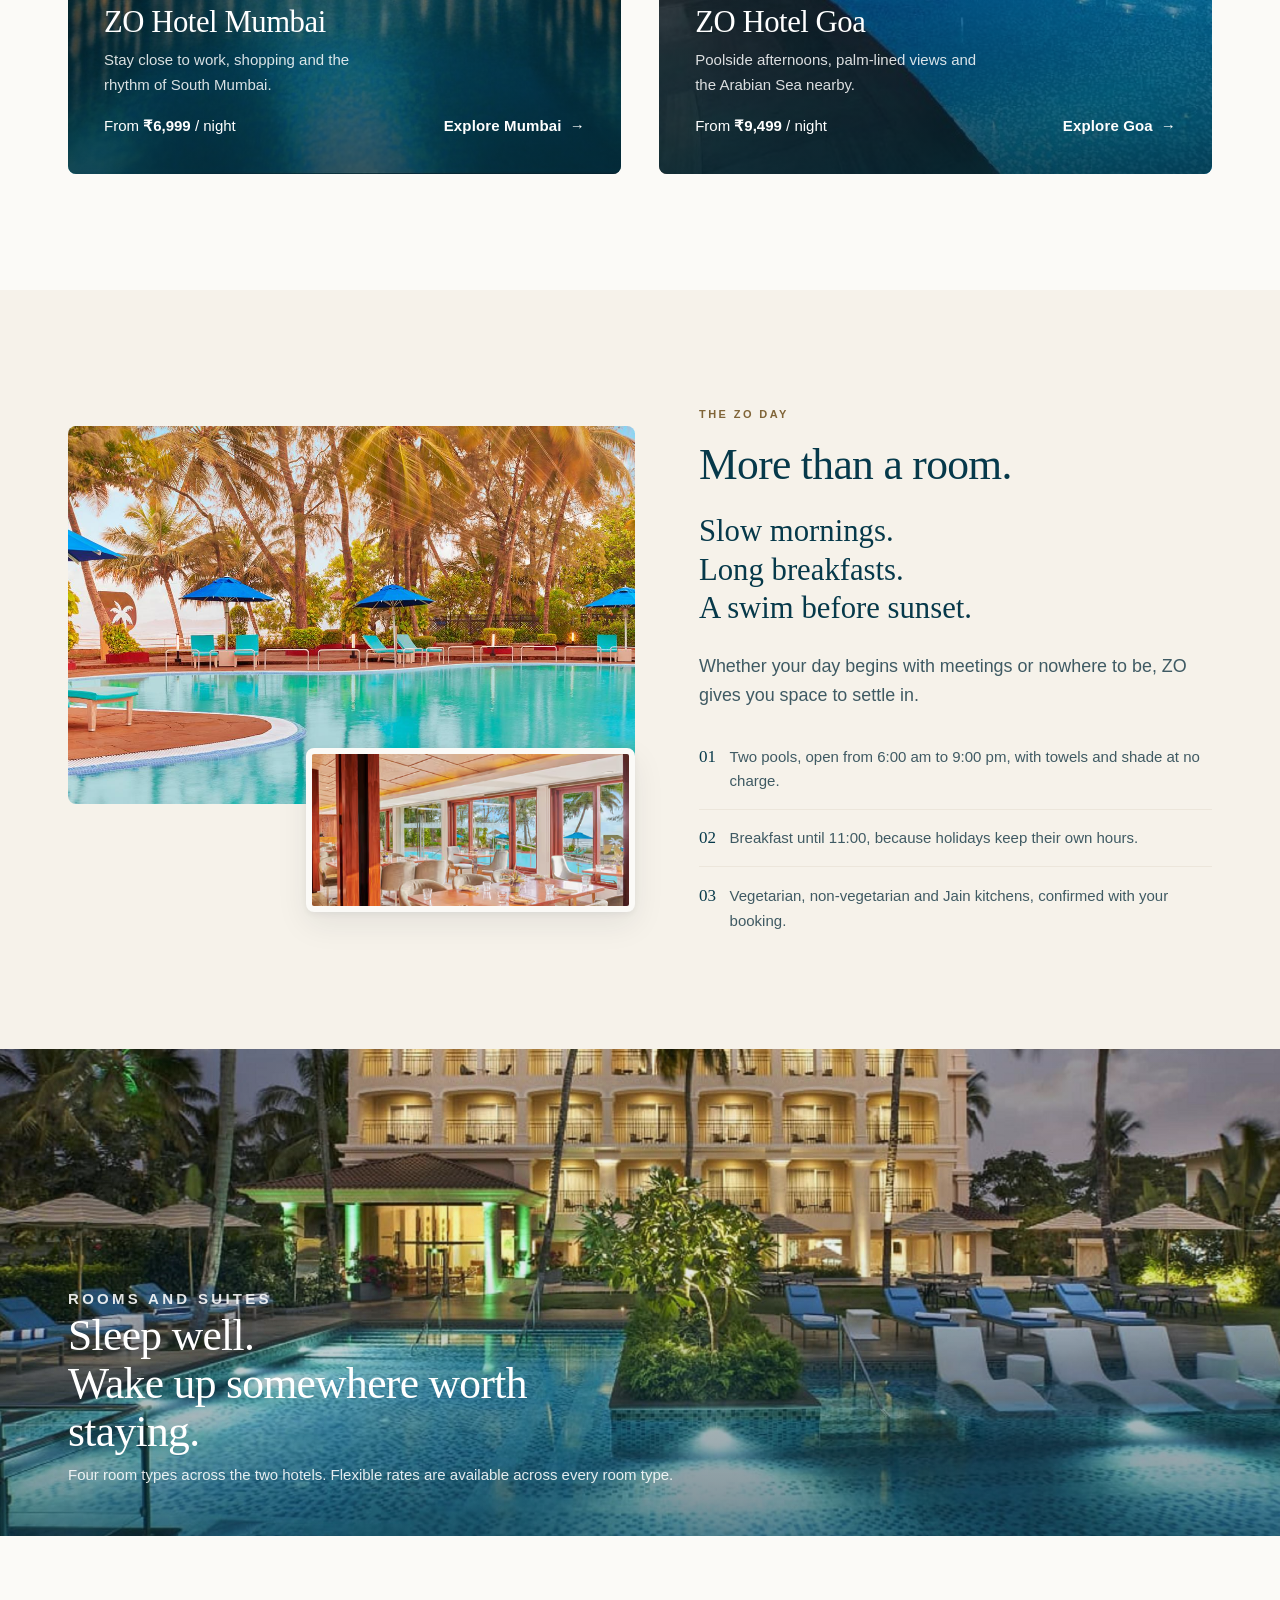
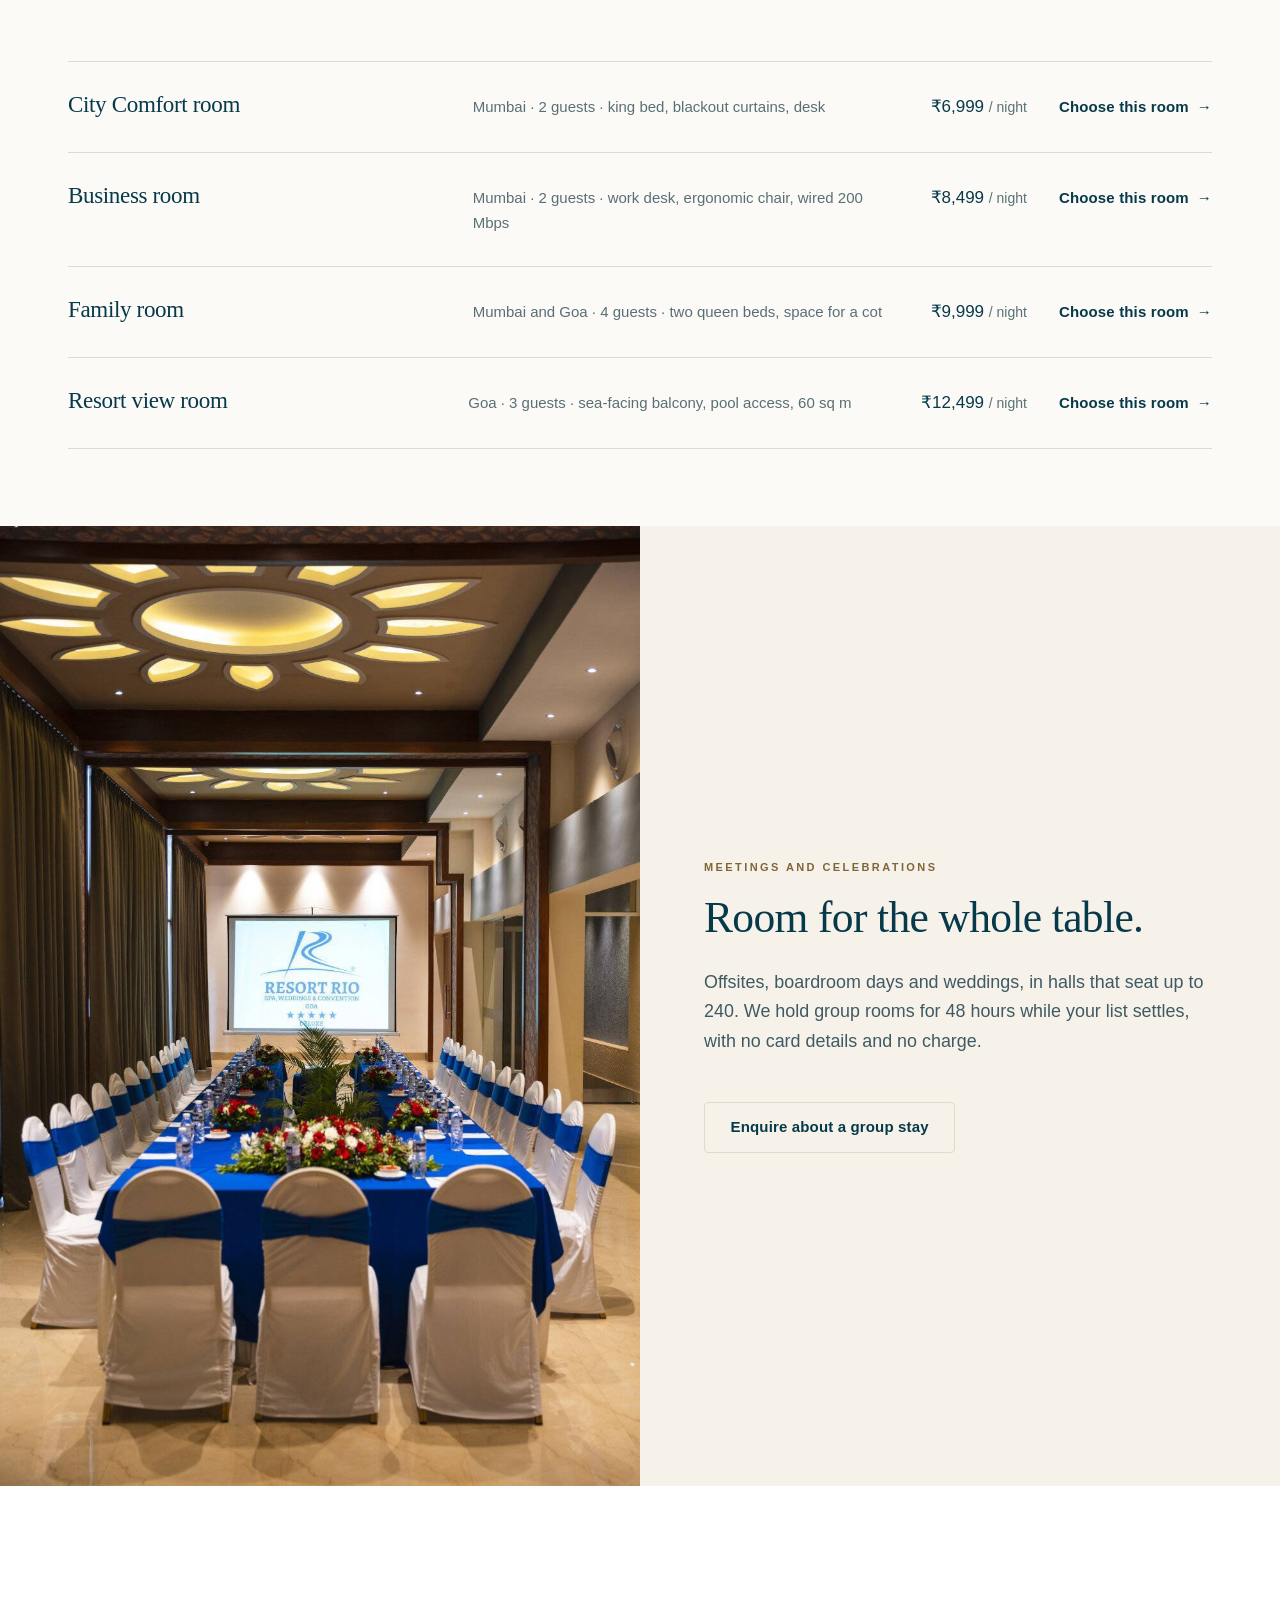
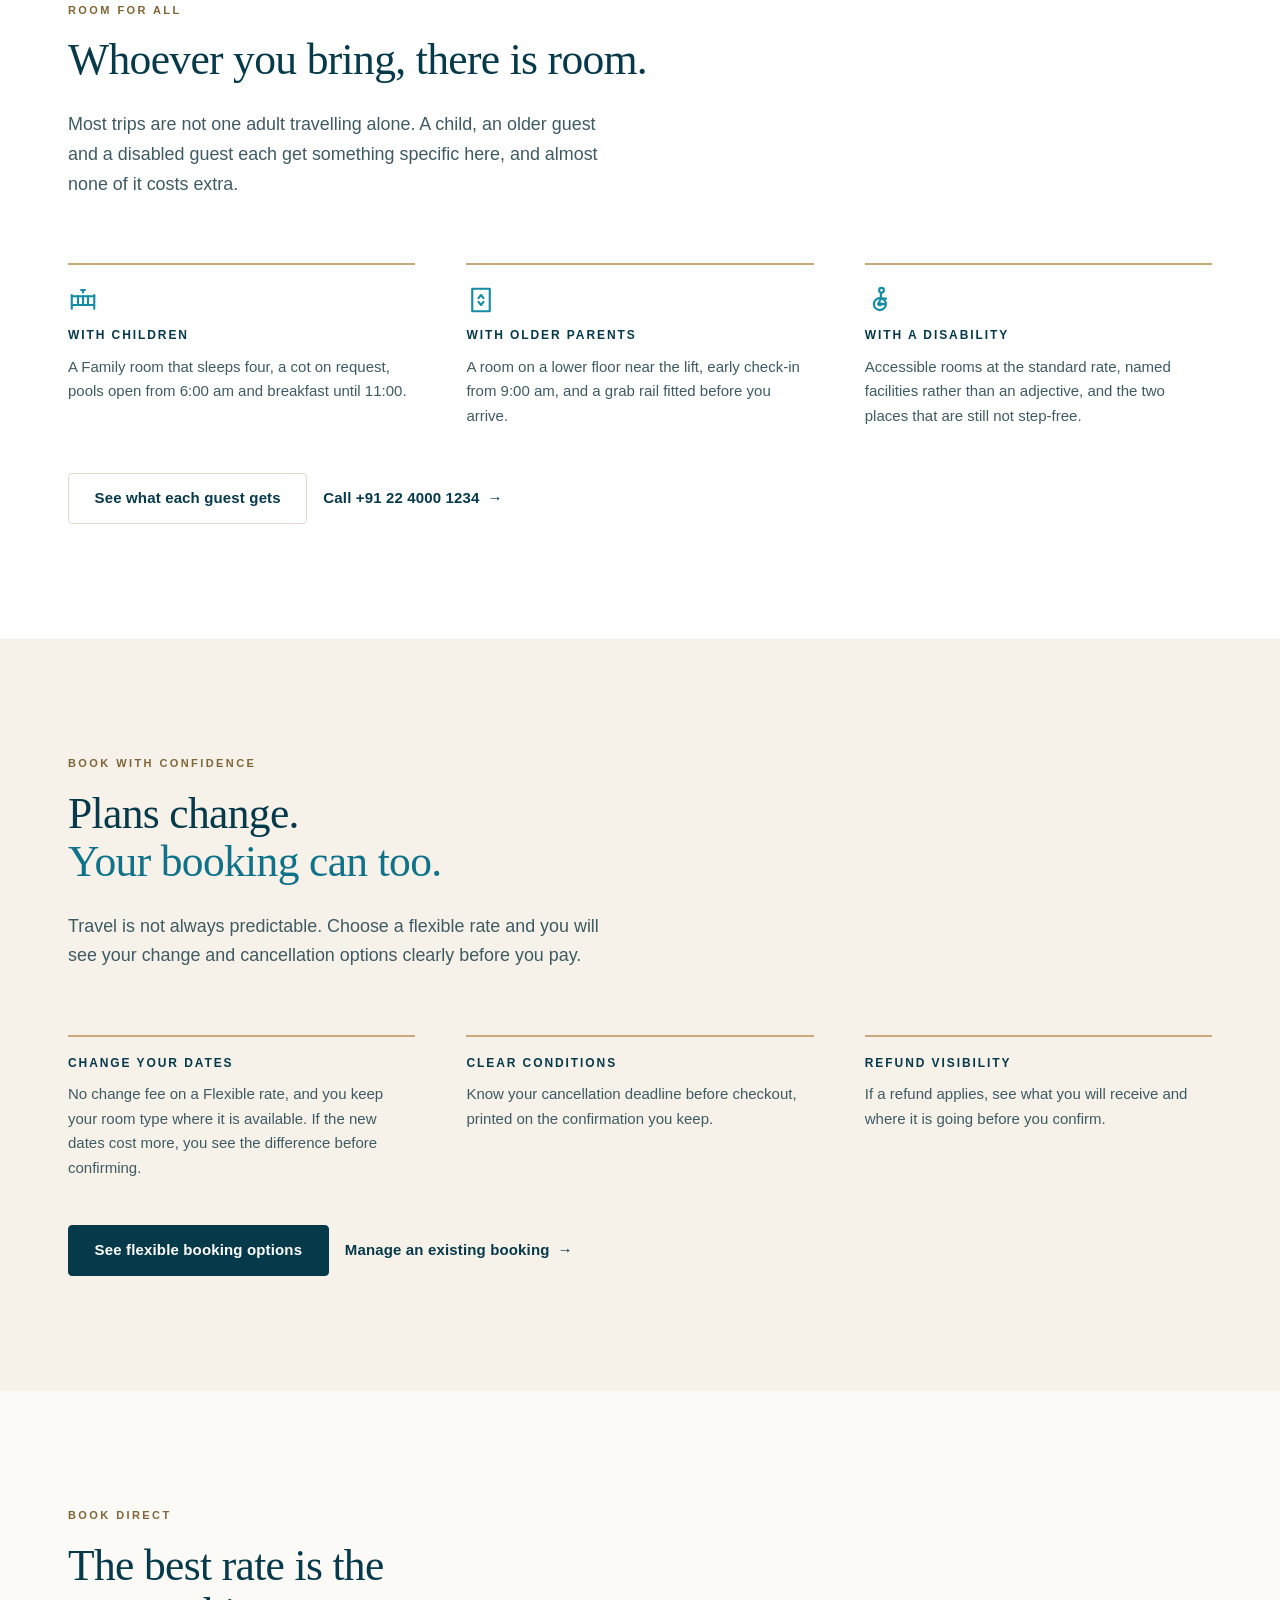
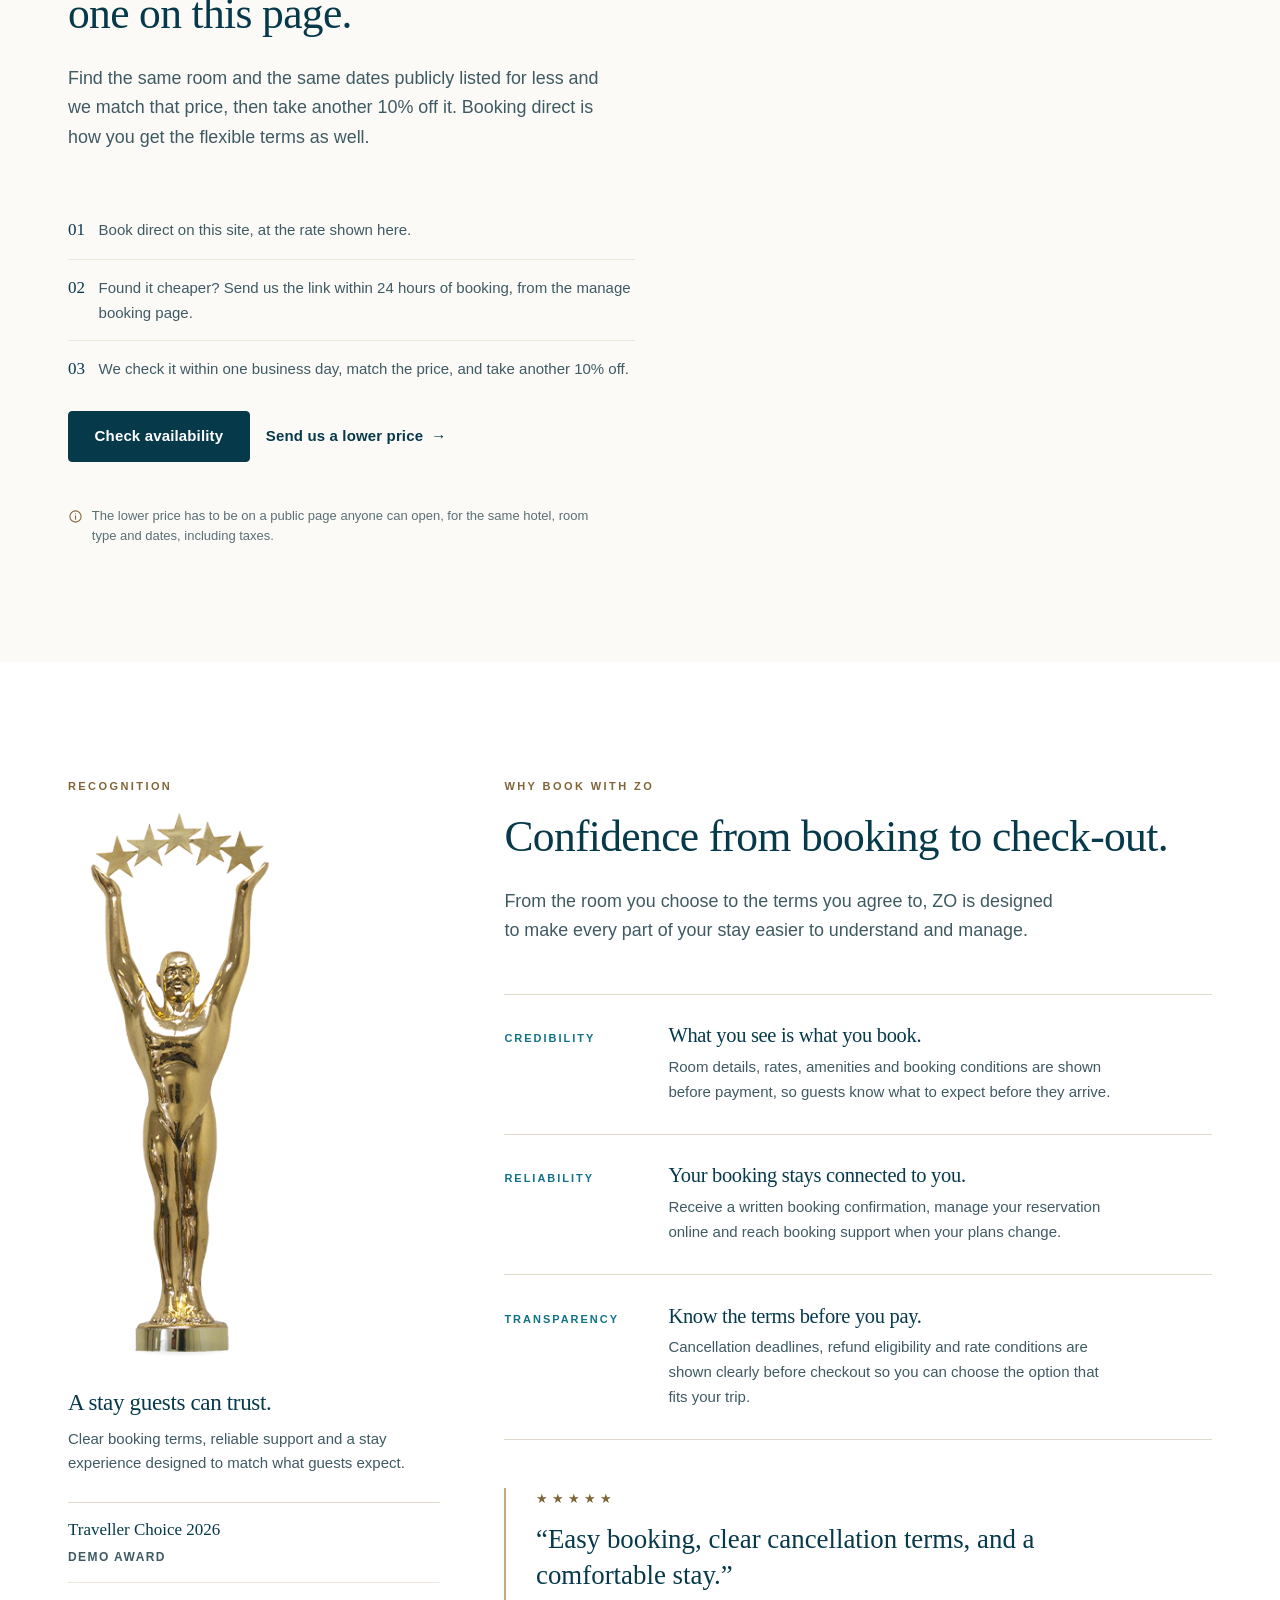
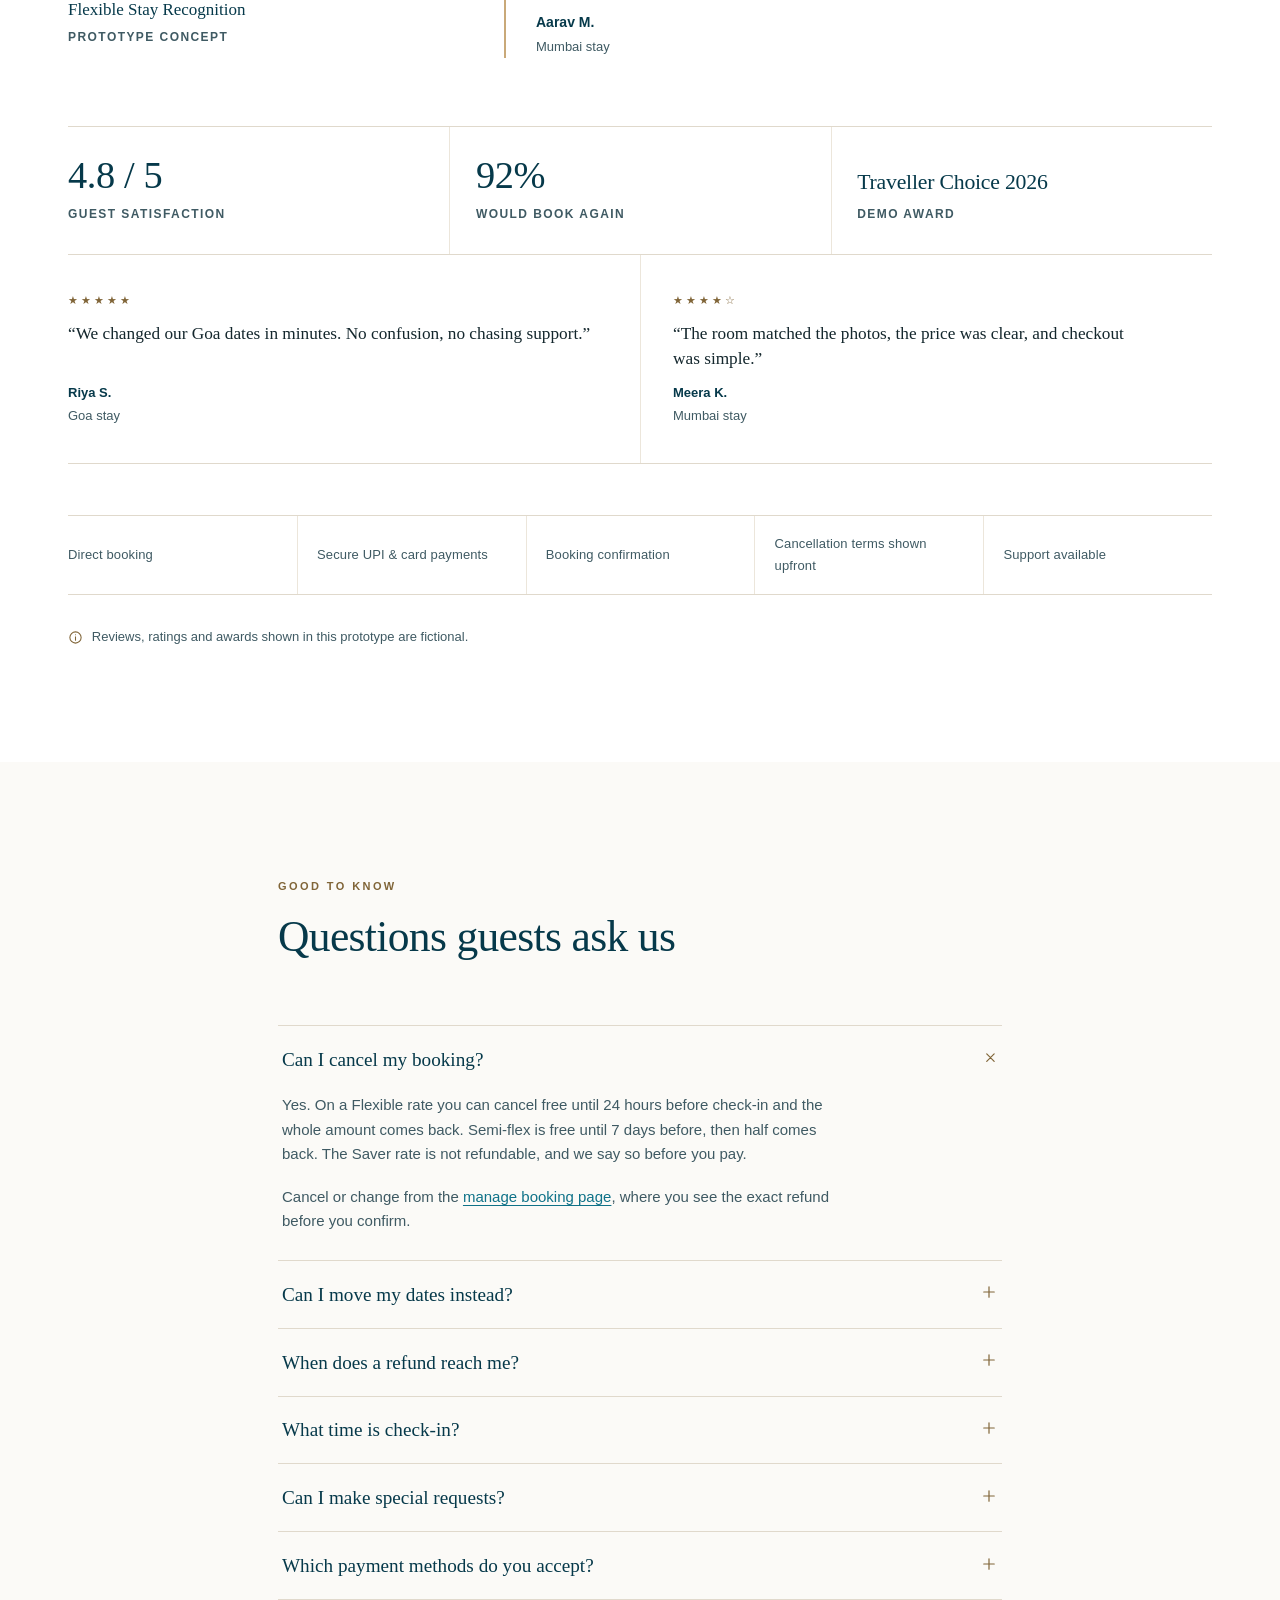
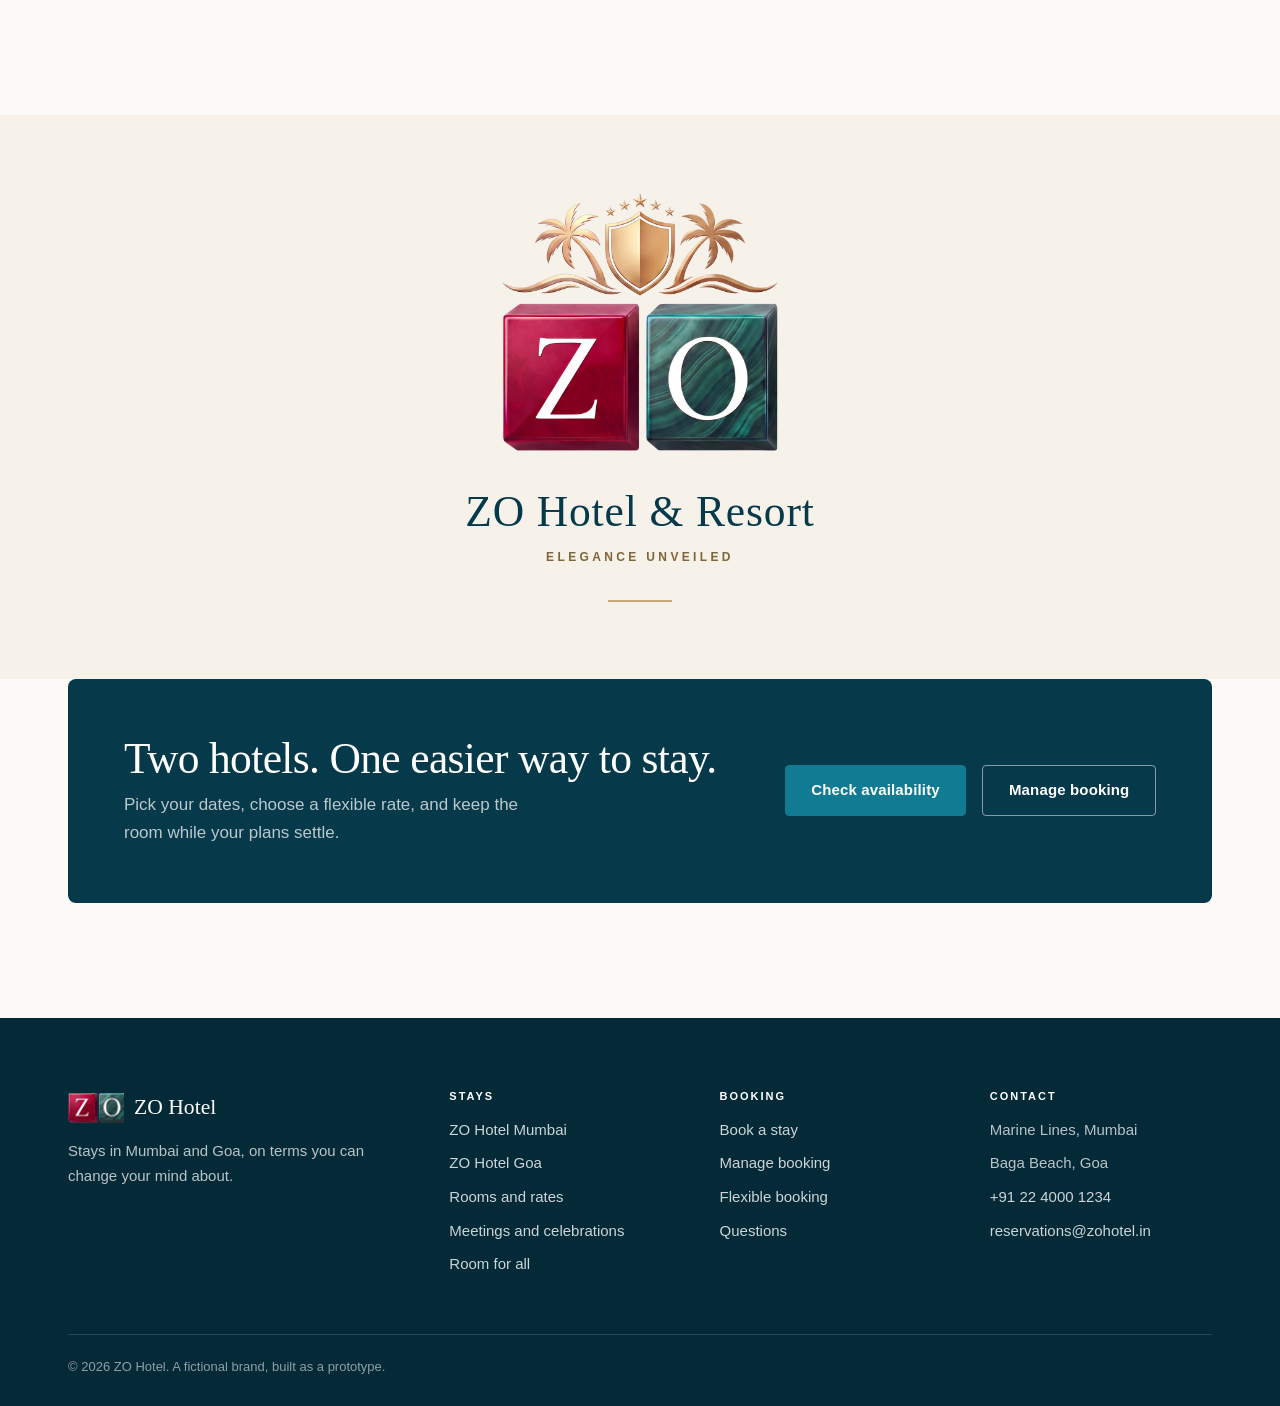
==== commit 34f1bee9: "Give disabled guests a photograph too, and add Best price to the nav I had said no usable accessible" ====
--- a/index.html
+++ b/index.html
@@ -32,6 +32,7 @@
         <li><a class="nav__link" href="goa.html">Goa</a></li>
         <li><a class="nav__link" href="#rooms">Rooms</a></li>
         <li><a class="nav__link" href="room-for-all.html">Room for all</a></li>
+        <li><a class="nav__link" href="#best-rate">Best price</a></li>
         <li><a class="nav__link" href="flexible-booking.html">Flexible booking</a></li>
         <li aria-hidden="true"><span class="nav__divider"></span></li>
         <li><a class="nav__link" href="manage.html">Manage booking</a></li>
--- a/assets/css/main.css
+++ b/assets/css/main.css
@@ -1522,13 +1522,16 @@
 }
 
 /* The drawer starts early: nine navigation items will not fit one row. */
-/* The drawer takes over at 1140px, not 1000px. Between those widths the
-   horizontal list wrapped to a second row, which pushed the header to 104px
-   while --header-h stayed 76px — so on a .page--solid page the header sat over
-   the top of the content. That was true before Accessibility joined the
-   navigation and a short label only narrowed the band it happened in; the
-   honest fix is to stop showing a horizontal nav at widths it does not fit. */
-@media (max-width: 1140px) {
+/* The drawer takes over at 1240px, not 1000px. Below that the horizontal list
+   wrapped to a second row, which pushed the header to 104px while --header-h
+   stayed 76px — and that token drives scroll-padding-top and the top padding on
+   every .page--solid page, so the header sat over the content.
+
+   The number is measured, not guessed: with eight links and the booking button
+   the list needs 921px unwrapped, and a 1200px viewport leaves it 912px. Every
+   nav item added moves this threshold, so it is measured again each time
+   rather than assumed. */
+@media (max-width: 1240px) {
   .nav__toggle { display: inline-flex; }
   .nav {
     position: absolute; left: 0; right: 0; top: 100%;
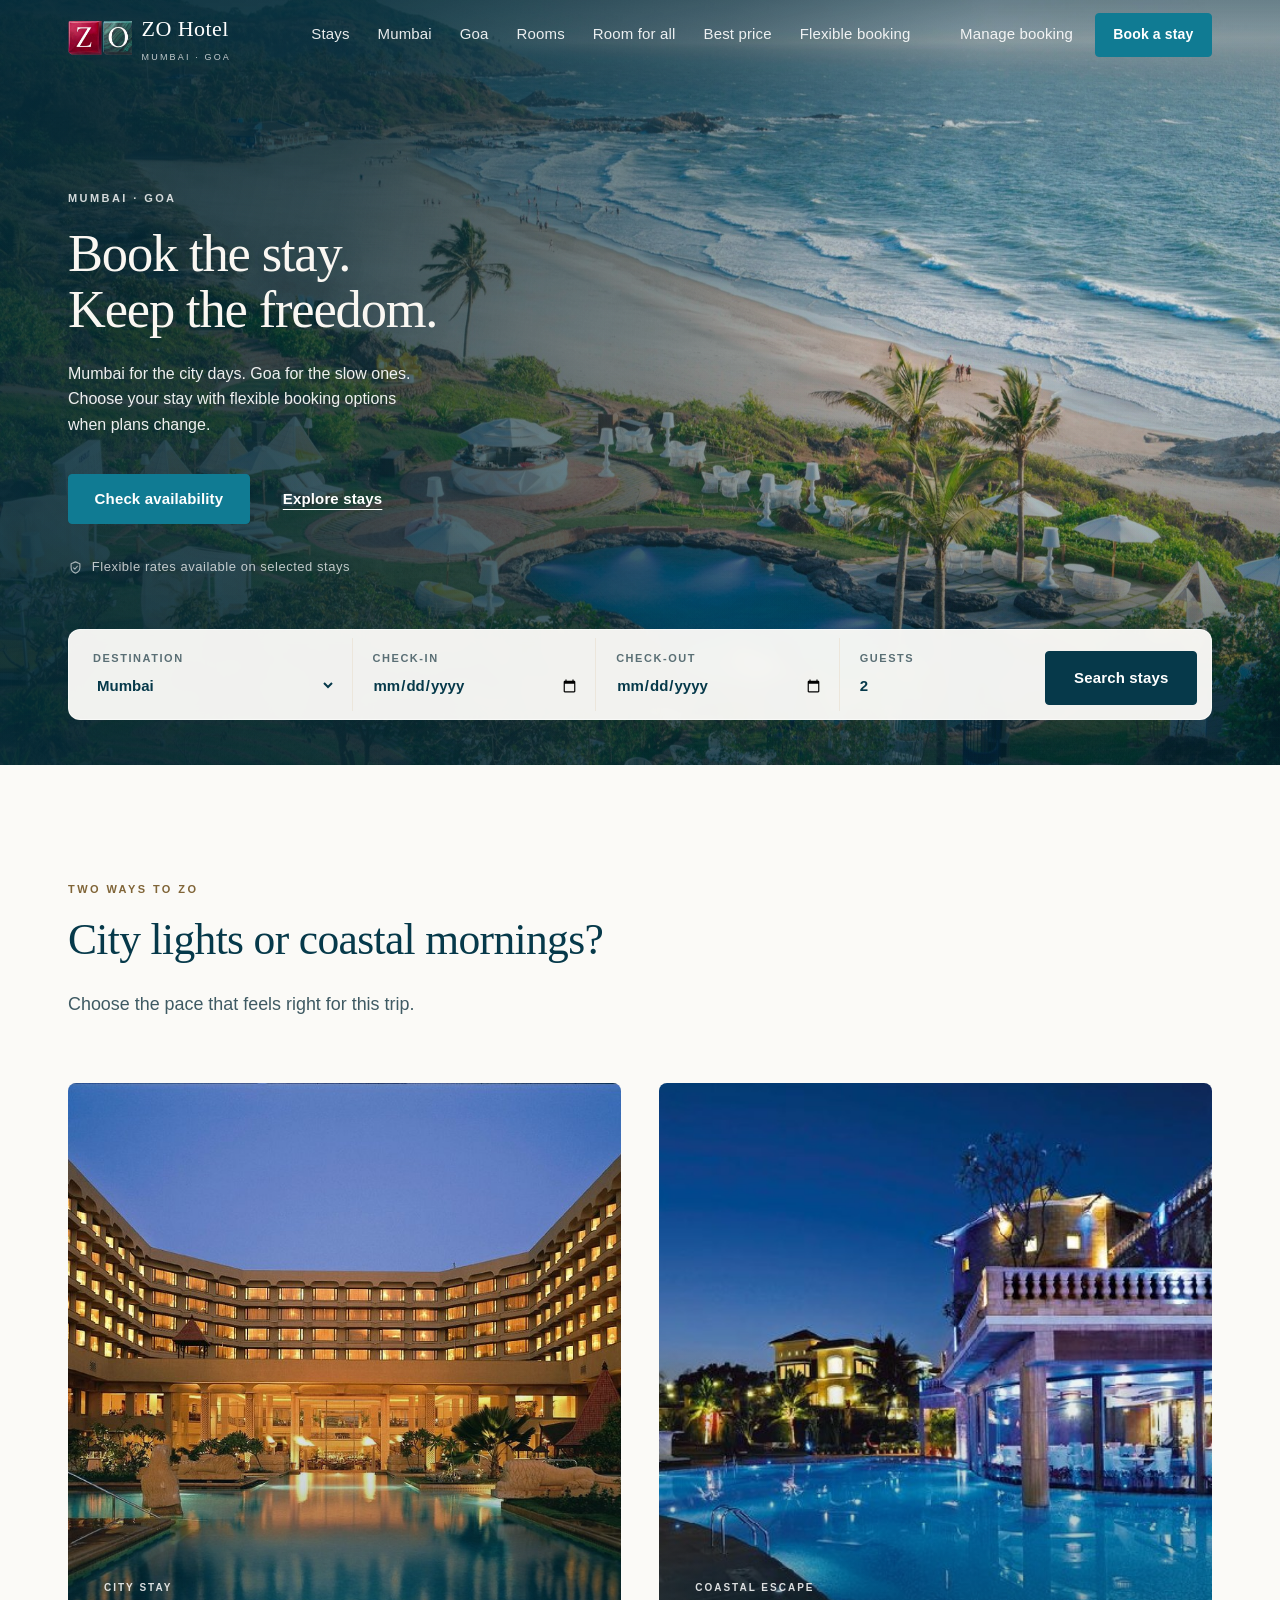
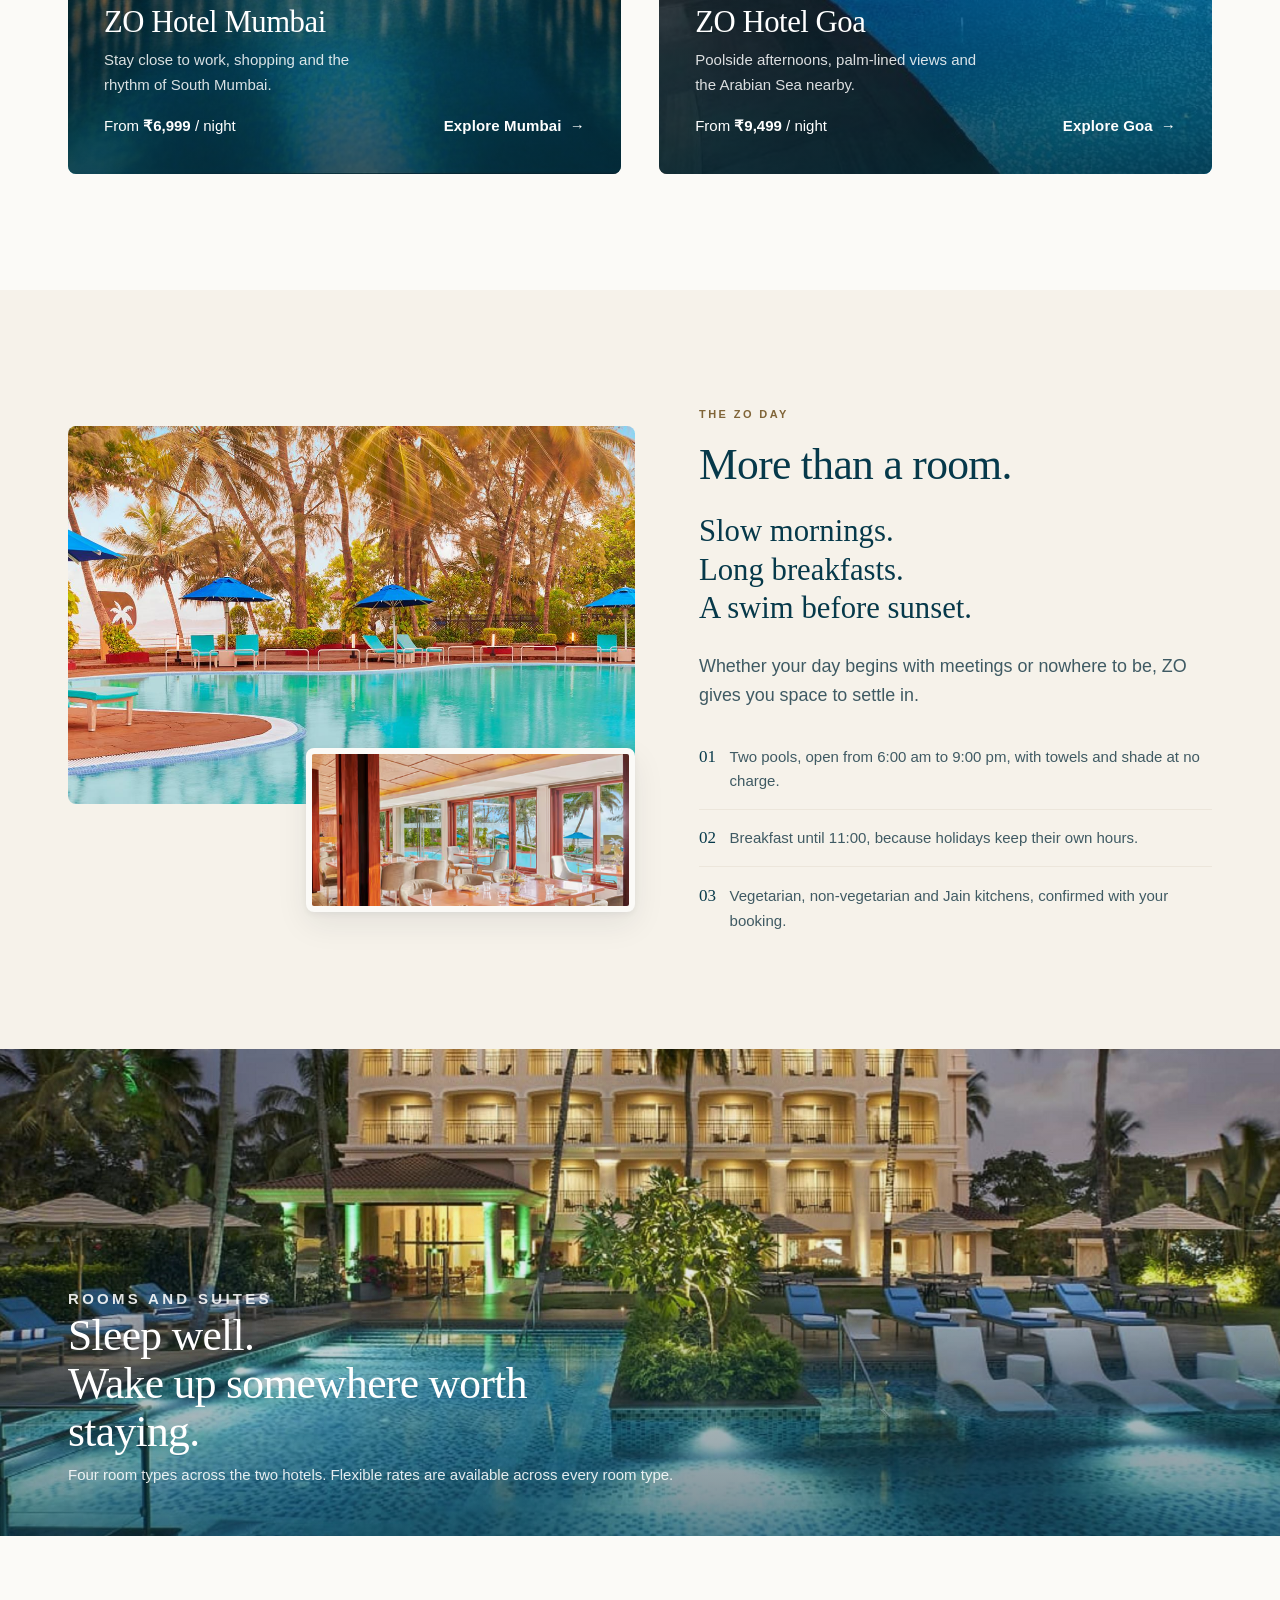
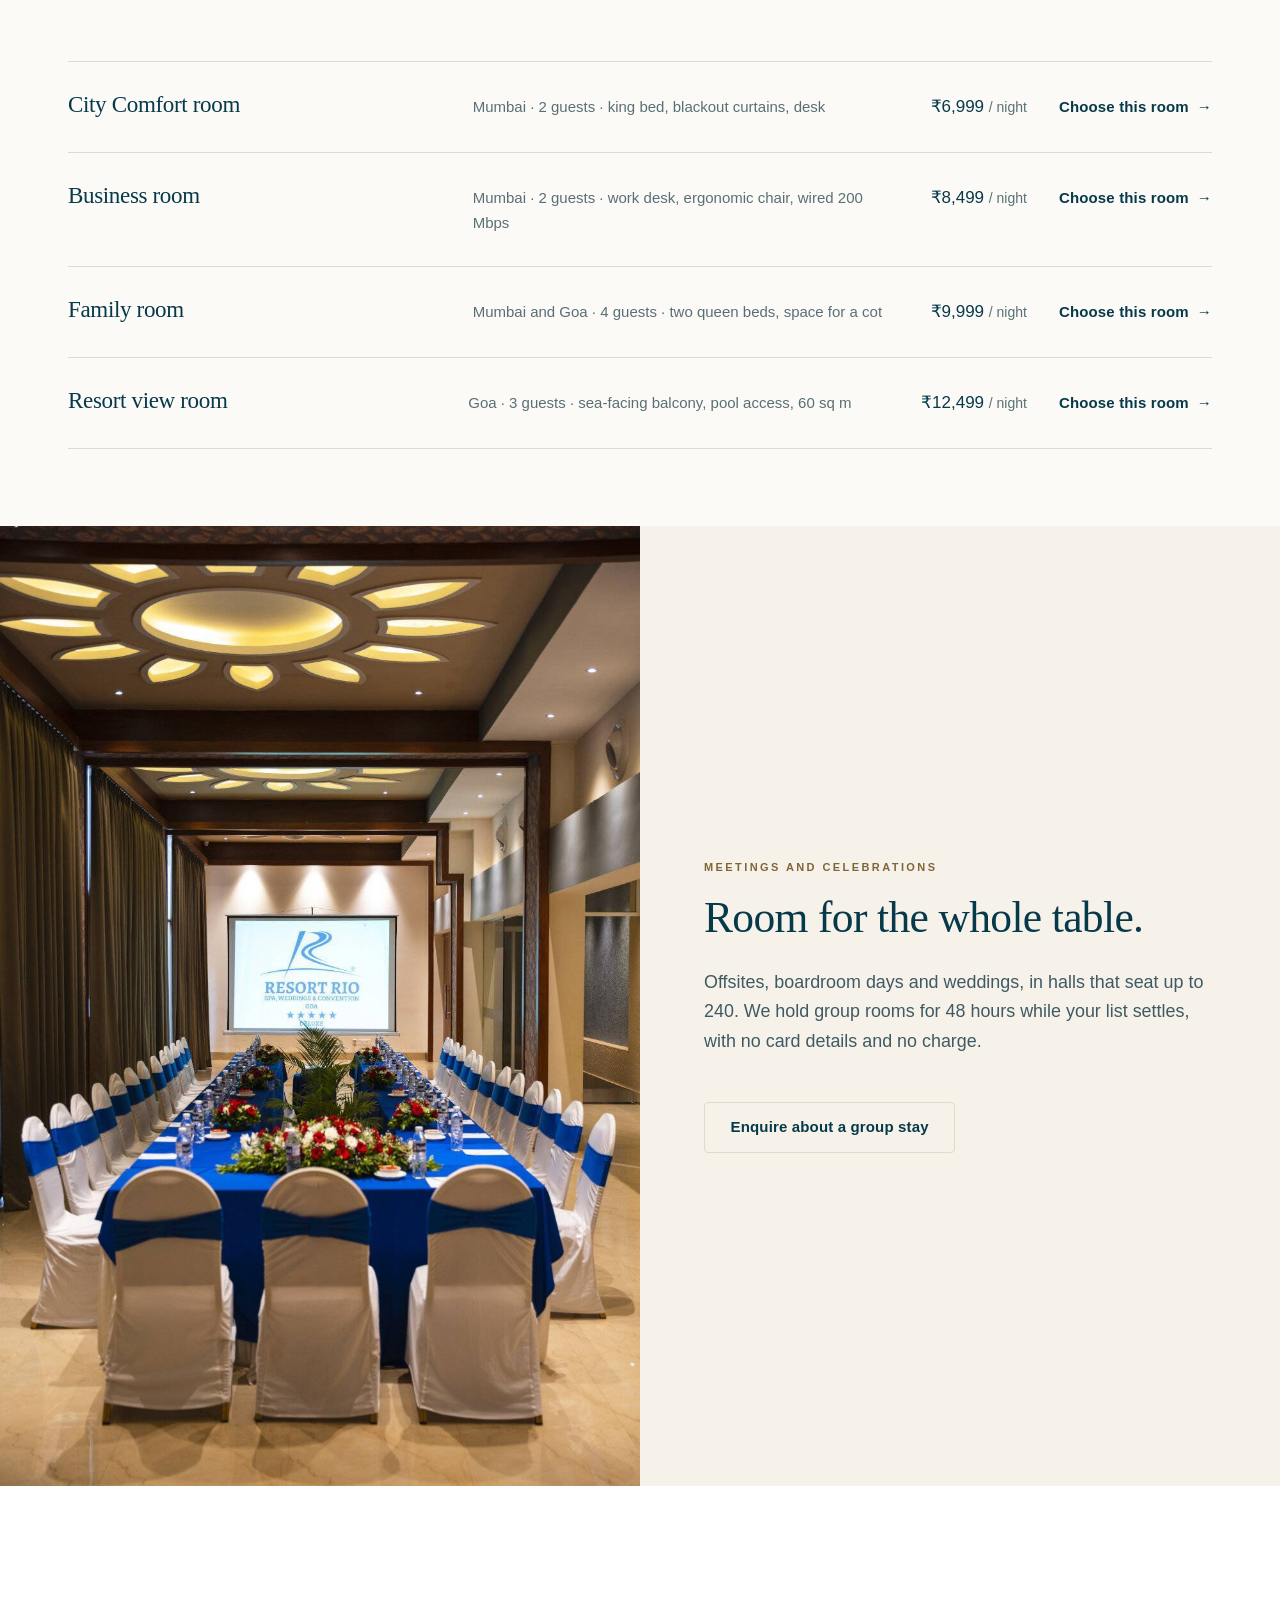
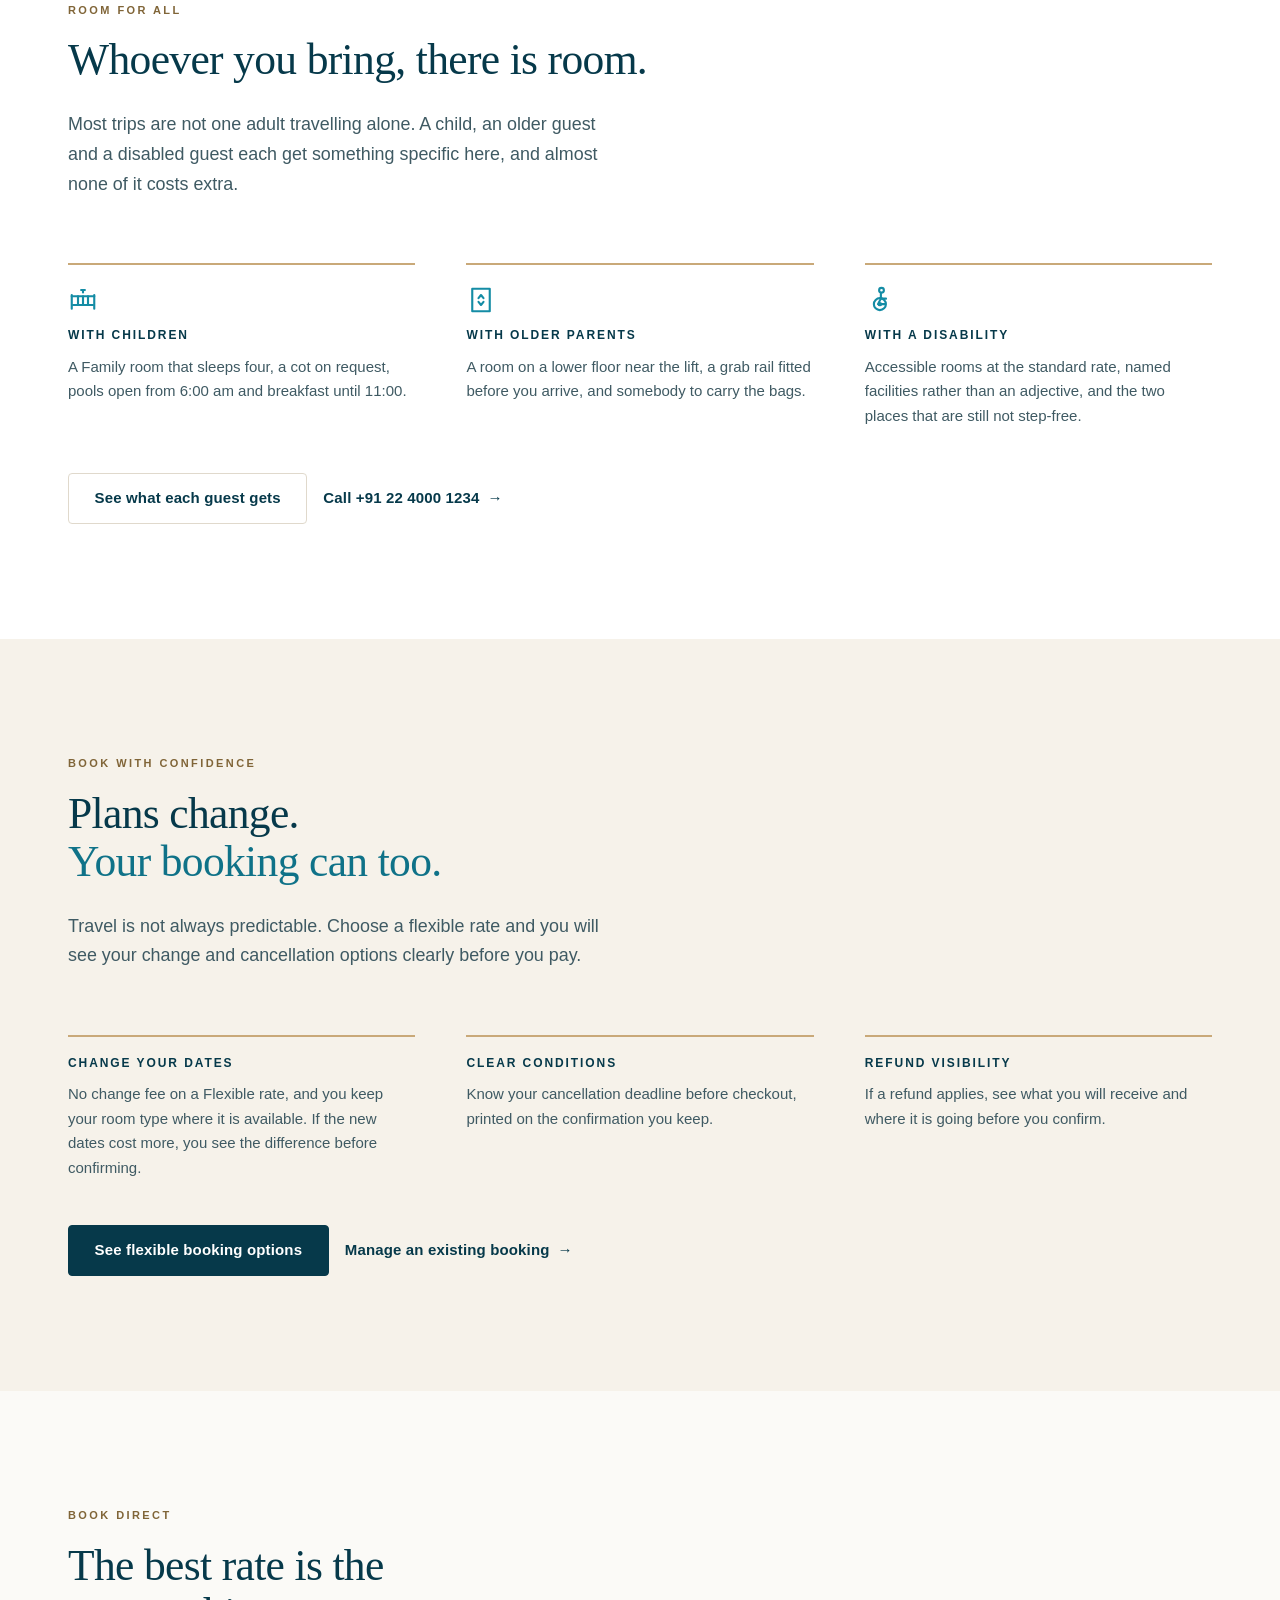
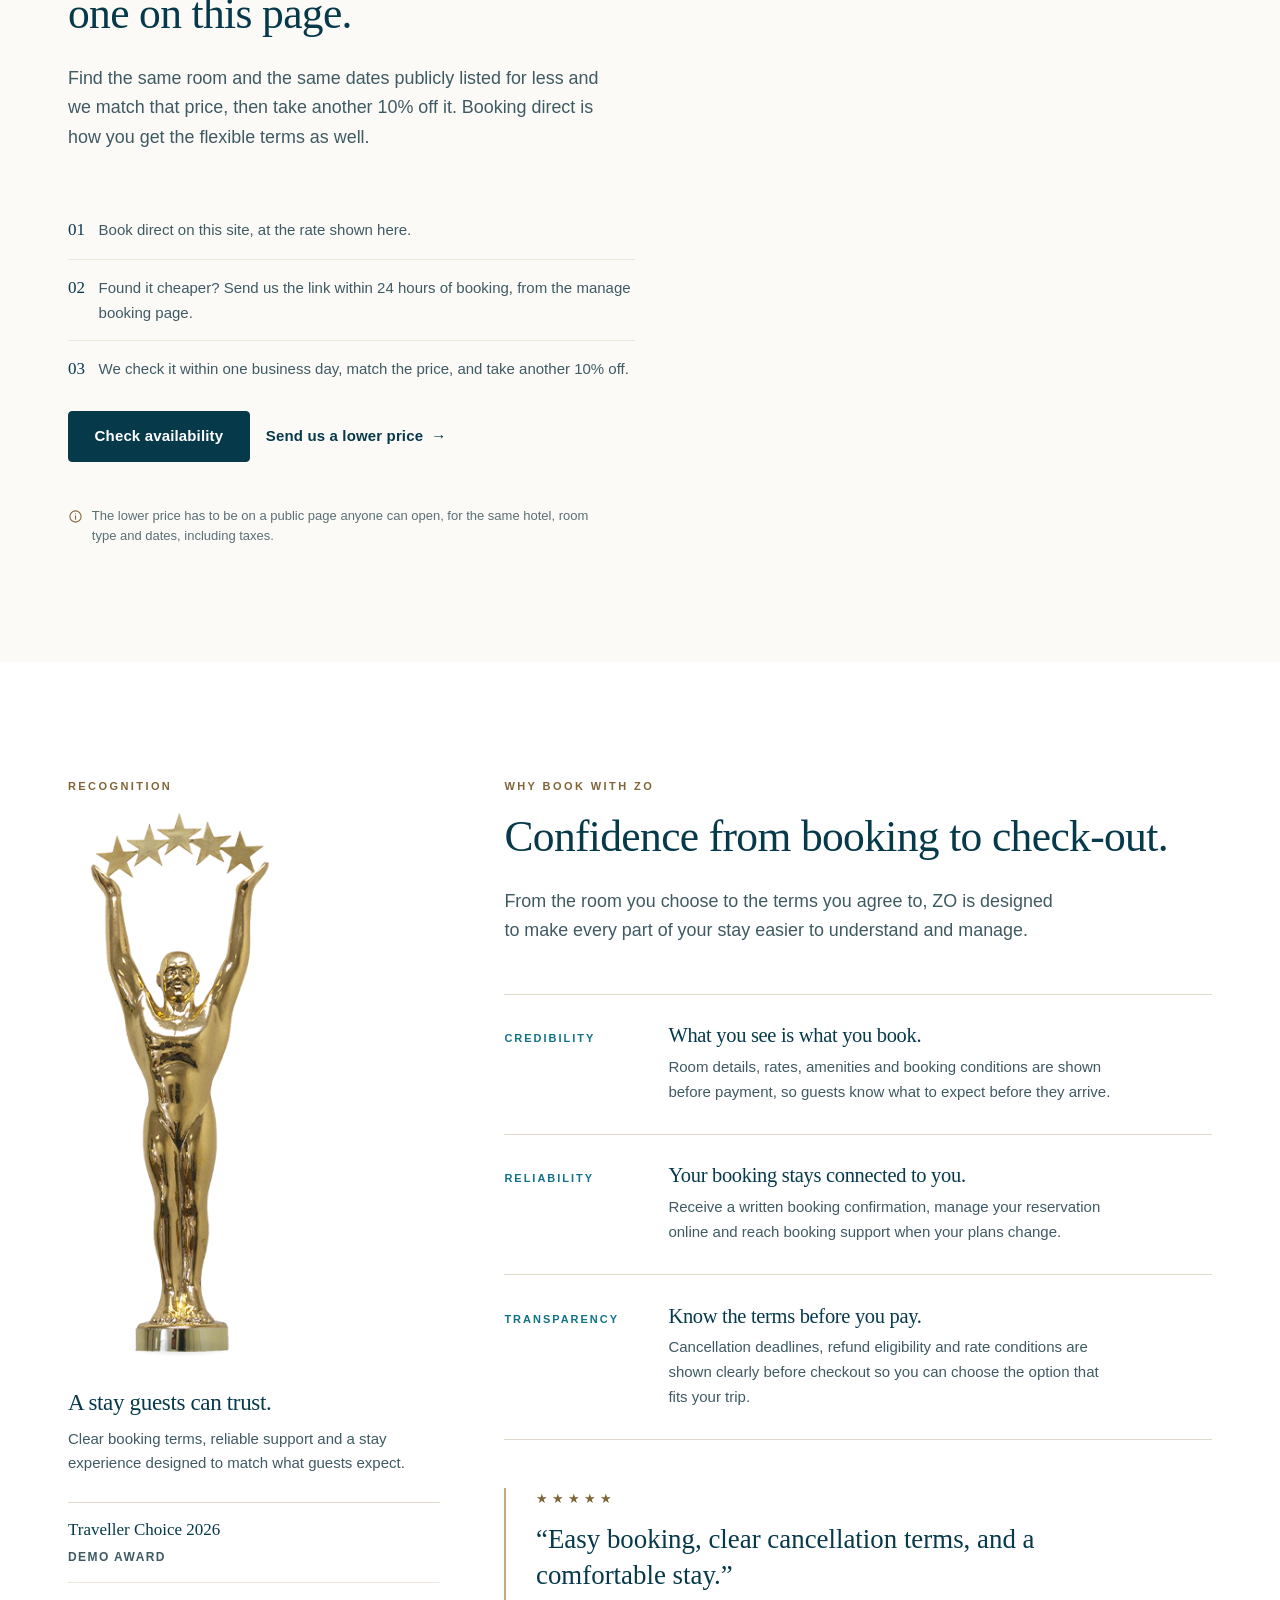
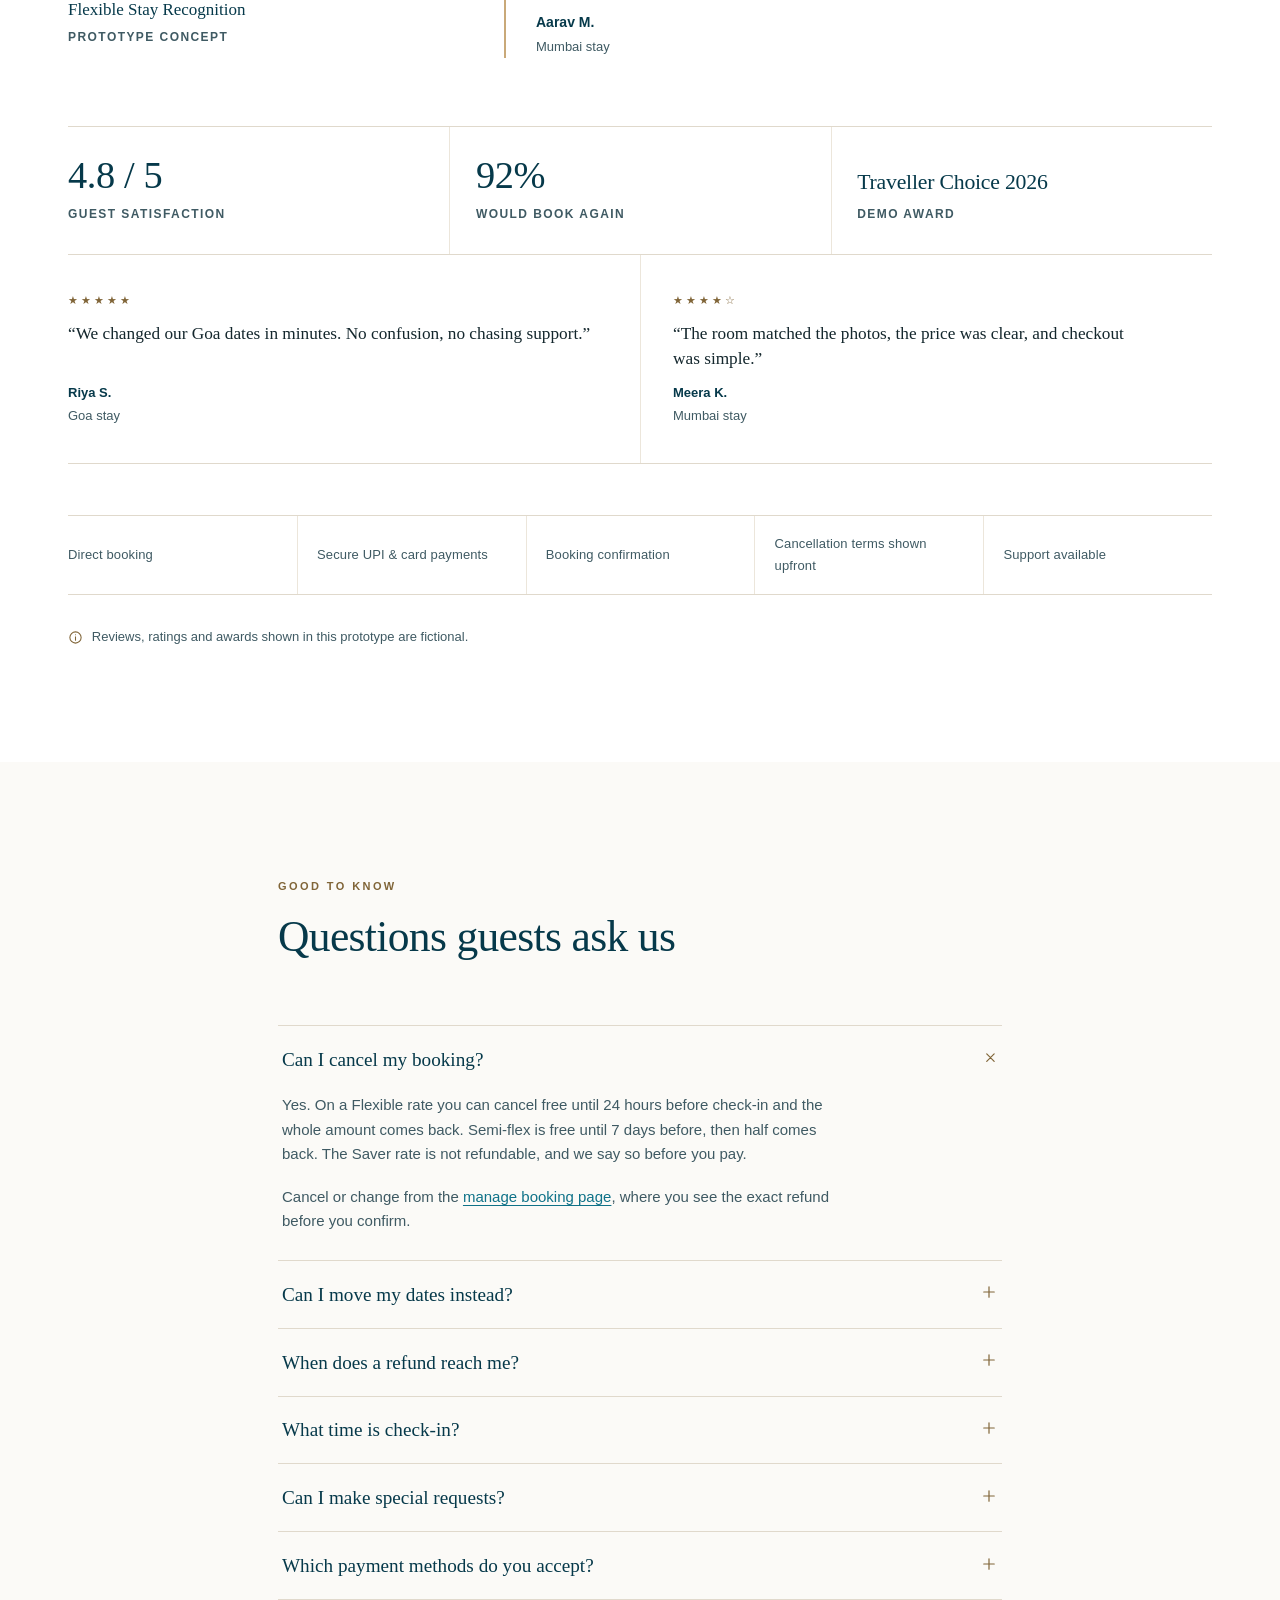
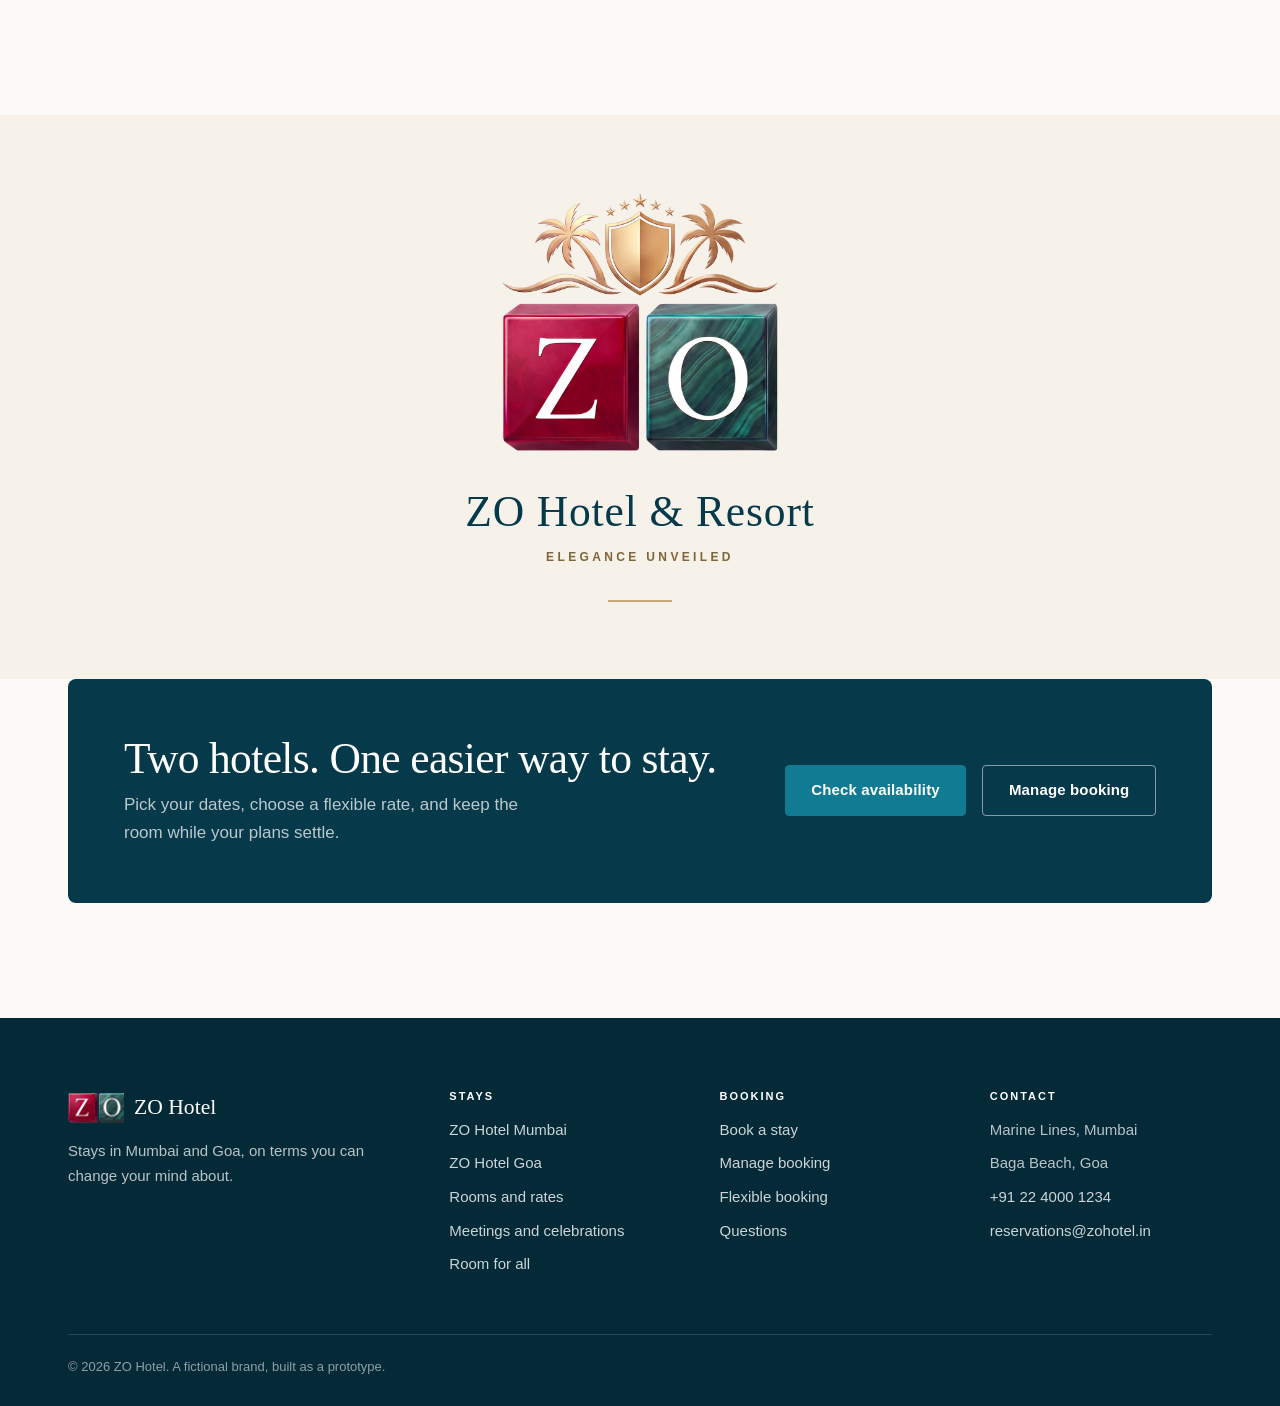
==== commit 0a2983b9: "Remove early check-in A product call, taken because free-when-convenient is a weak promise to build " ====
--- a/index.html
+++ b/index.html
@@ -315,8 +315,8 @@
           <svg class="facticon" width="30" height="30" viewBox="0 0 24 24" fill="none" stroke="currentColor" stroke-width="1.7" stroke-linecap="round" stroke-linejoin="round" aria-hidden="true"><path d="M5 3h14v18H5z"/><path d="M10 10.5L12 8l2 2.5"/><path d="M10 13.5L12 16l2-2.5"/></svg>
           <h3>With older parents</h3>
           <p>
-            A room on a lower floor near the lift, early check-in from 9:00 am, and a grab rail
-            fitted before you arrive.
+            A room on a lower floor near the lift, a grab rail fitted before you
+            arrive, and somebody to carry the bags.
           </p>
         </div>
         <div class="benefit reveal reveal--d2">
@@ -661,8 +661,7 @@
           </h3>
           <div class="accordion__panel" id="faq-4" role="region" aria-labelledby="faq-4-btn">
             <p class="mb-0">
-              Rooms are ready from 2:00 pm and check-out is by 11:00 am. Early check-in from 9:00 am is
-              free whenever a room is ready, and we confirm it within two hours of your asking.
+              Rooms are ready from 2:00 pm and check-out is by 11:00 am.
             </p>
           </div>
         </div>
